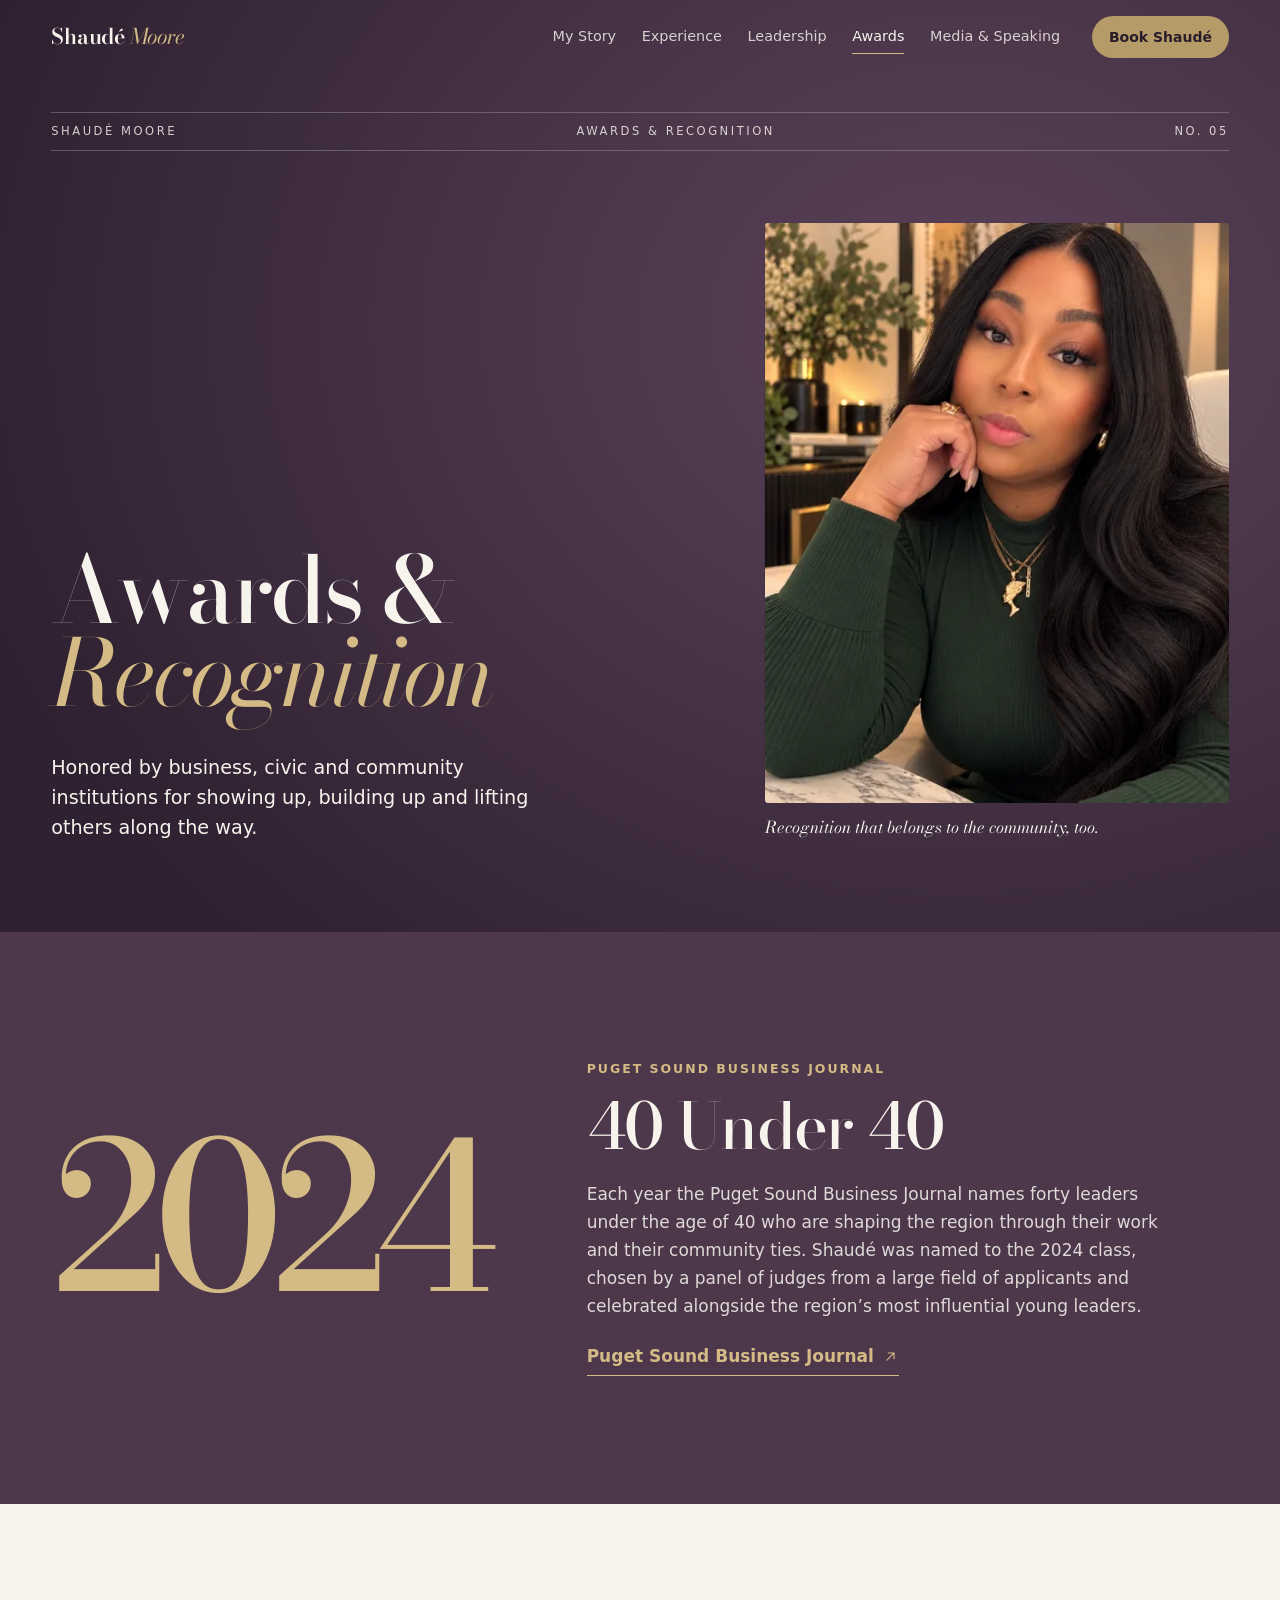
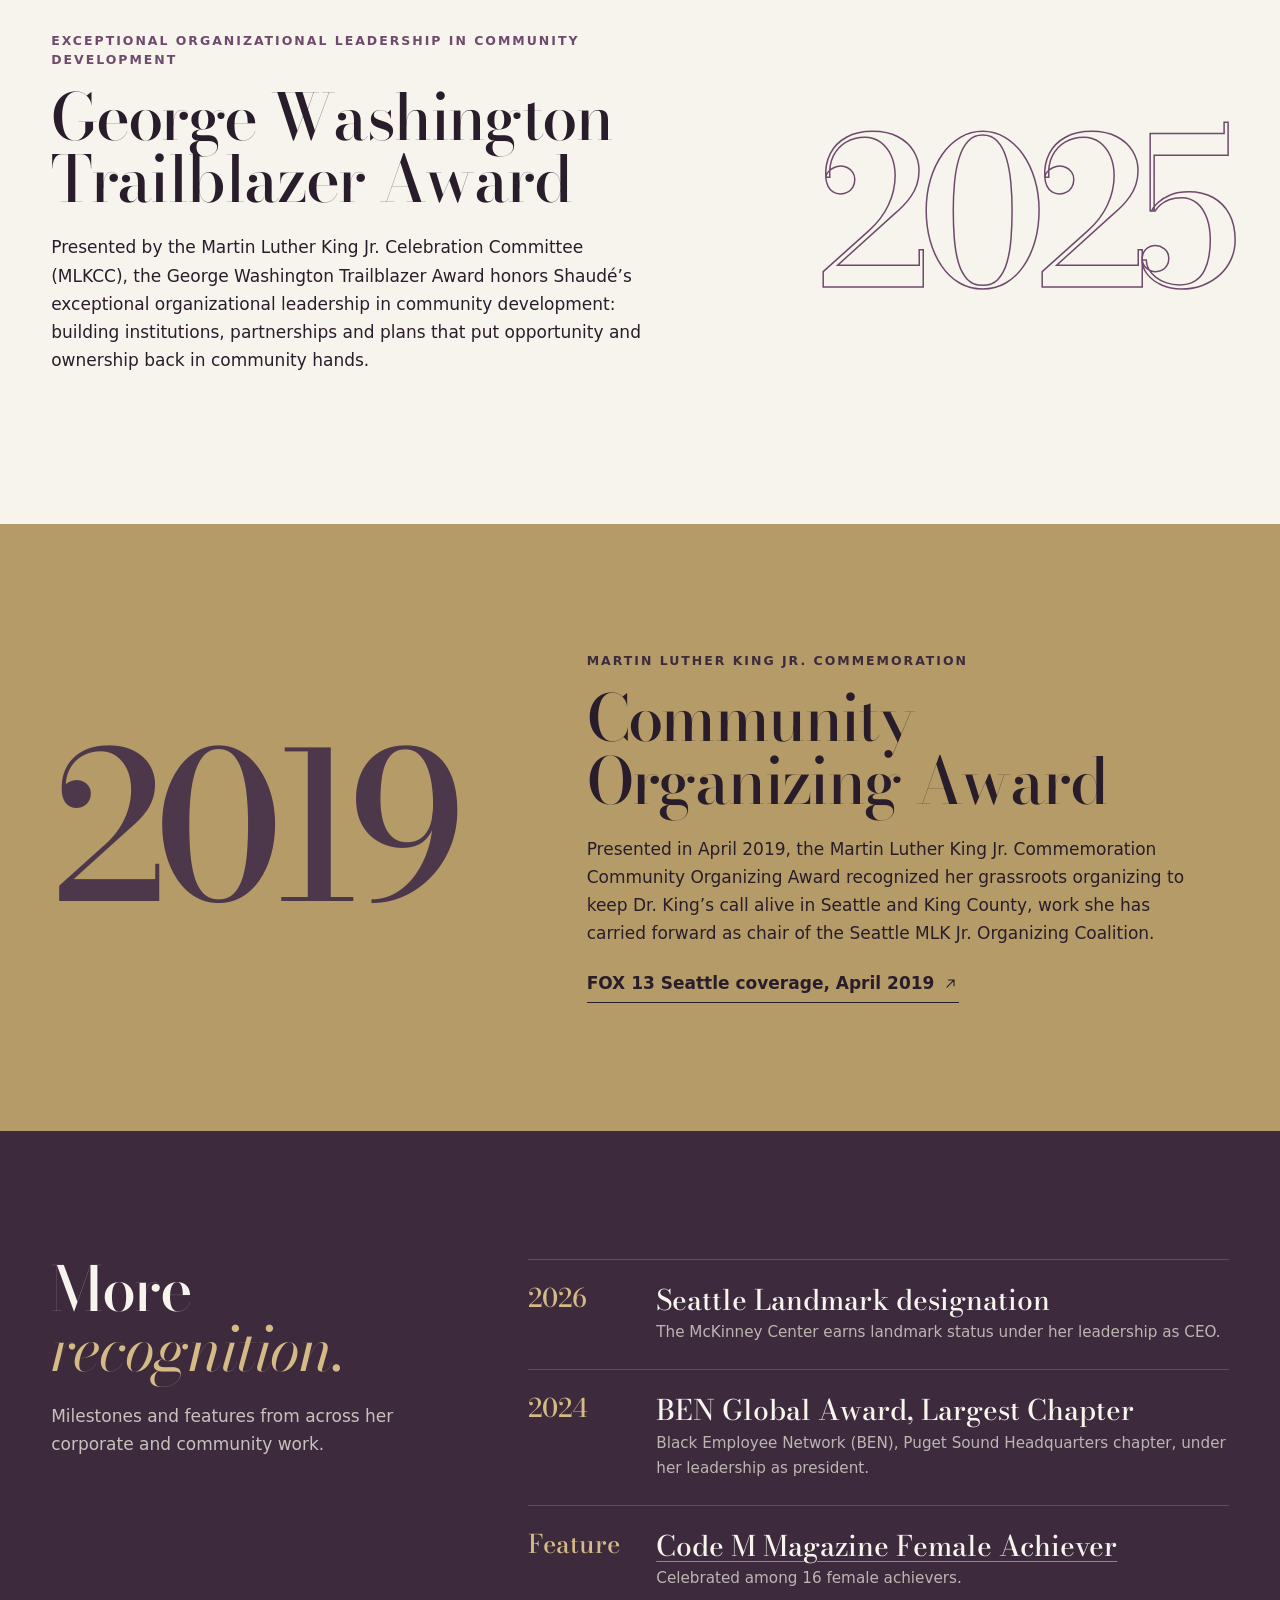
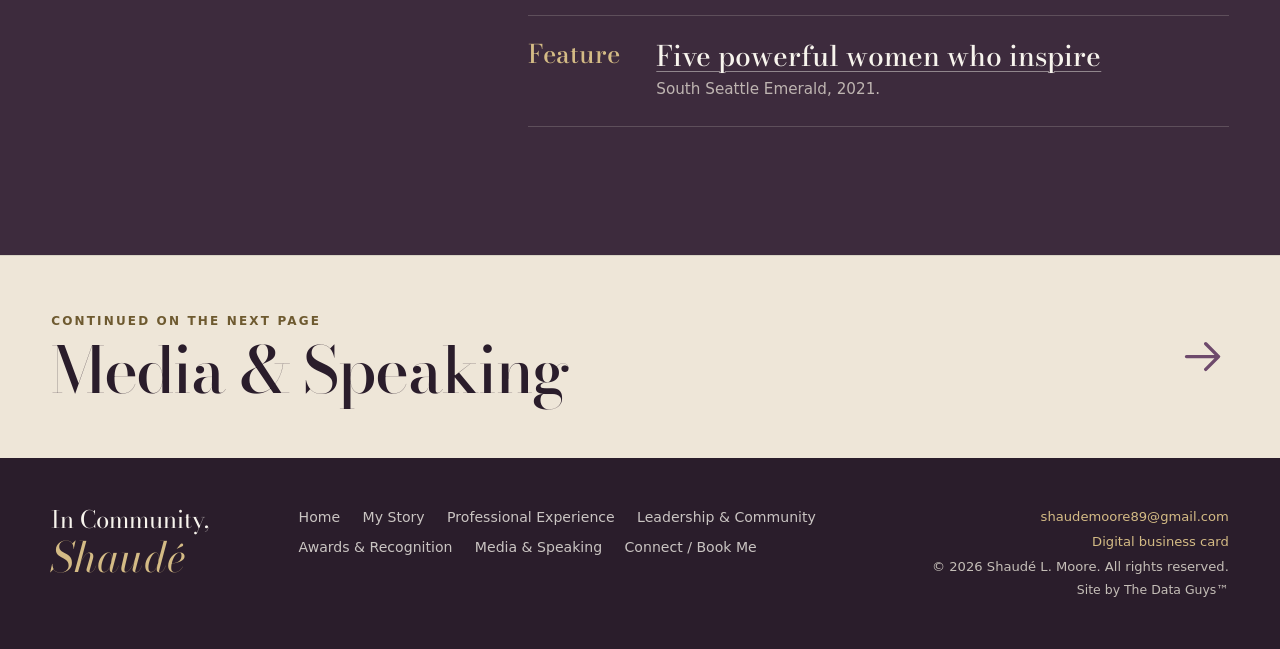
==== awards.html @ c9e4a796 "SEO: canonicals, JSON-LD graph, sitemap, robots, favicons, tighter titles and descriptions, image al" ====
<!doctype html>
<html lang="en">
<head>
<meta charset="utf-8">
<meta name="viewport" content="width=device-width, initial-scale=1">
<title>Awards &amp; Recognition | Shaudé Moore</title>
<meta name="description" content="Shaudé Moore's honors: Puget Sound Business Journal 40 Under 40 (2024), George Washington Trailblazer Award (2025) and MLK Community Organizing Award.">
<meta name="author" content="Shaudé L. Moore">
<meta name="robots" content="index, follow, max-image-preview:large, max-snippet:-1">
<link rel="canonical" href="https://shaudemoore.pplx.app/awards.html">
<meta property="og:locale" content="en_US">
<meta property="og:title" content="Awards &amp; Recognition | Shaudé Moore">
<meta property="og:description" content="Shaudé Moore's honors: Puget Sound Business Journal 40 Under 40 (2024), George Washington Trailblazer Award (2025) and MLK Community Organizing Award.">
<meta property="og:image" content="https://shaudemoore.pplx.app/img/og.jpg">
<meta property="og:image:width" content="1200">
<meta property="og:image:height" content="630">
<meta property="og:image:alt" content="Shaudé Moore, Serial Community &amp; Executive Leader">
<meta property="og:site_name" content="Shaudé Moore">
<meta property="og:url" content="https://shaudemoore.pplx.app/awards.html">
<meta name="twitter:title" content="Awards &amp; Recognition | Shaudé Moore">
<meta name="twitter:description" content="Shaudé Moore's honors: Puget Sound Business Journal 40 Under 40 (2024), George Washington Trailblazer Award (2025) and MLK Community Organizing Award.">
<meta name="twitter:image" content="https://shaudemoore.pplx.app/img/og.jpg">
<meta property="og:type" content="profile">
<meta name="twitter:card" content="summary_large_image">
<meta name="twitter:image:alt" content="Shaudé Moore, Serial Community &amp; Executive Leader">
<meta property="profile:first_name" content="Shaudé">
<meta property="profile:last_name" content="Moore">
<meta name="theme-color" content="#2f2131">
<link rel="icon" href="favicon.svg" type="image/svg+xml">
<link rel="icon" href="favicon-48.png" sizes="48x48" type="image/png">
<link rel="apple-touch-icon" href="apple-touch-icon.png">
<link rel="manifest" href="site.webmanifest">
<link rel="preconnect" href="https://fonts.googleapis.com">
<link rel="preconnect" href="https://fonts.gstatic.com" crossorigin>
<link href="https://fonts.googleapis.com/css2?family=Bodoni+Moda:ital,opsz,wght@0,6..96,400..900;1,6..96,400..900&display=swap" rel="stylesheet">
<link href="https://api.fontshare.com/v2/css?f[]=general-sans@400,500,600&display=swap" rel="stylesheet">
<link rel="preload" as="image" href="img/sage-512.webp" type="image/webp">
<link rel="stylesheet" href="styles.css">
<script>document.documentElement.classList.add('js')</script>
<script type="application/ld+json">{"@context": "https://schema.org", "@graph": [{"@type": "WebSite", "@id": "https://shaudemoore.pplx.app/#website", "url": "https://shaudemoore.pplx.app/", "name": "Shaudé Moore", "inLanguage": "en-US", "publisher": {"@id": "https://shaudemoore.pplx.app/#shaude"}}, {"@type": "Person", "@id": "https://shaudemoore.pplx.app/#shaude", "name": "Shaudé L. Moore", "url": "https://shaudemoore.pplx.app/"}, {"@type": "WebPage", "@id": "https://shaudemoore.pplx.app/awards.html#page", "url": "https://shaudemoore.pplx.app/awards.html", "name": "Awards & Recognition | Shaudé Moore", "description": "Shaudé Moore's honors: Puget Sound Business Journal 40 Under 40 (2024), George Washington Trailblazer Award (2025) and MLK Community Organizing Award.", "about": {"@id": "https://shaudemoore.pplx.app/#shaude"}, "isPartOf": {"@id": "https://shaudemoore.pplx.app/#website"}}, {"@type": "BreadcrumbList", "itemListElement": [{"@type": "ListItem", "position": 1, "name": "Home", "item": "https://shaudemoore.pplx.app/"}, {"@type": "ListItem", "position": 2, "name": "Awards & Recognition", "item": "https://shaudemoore.pplx.app/awards.html"}]}]}</script>
</head>
<body data-theme="awards">
<svg width="0" height="0" style="position:absolute" aria-hidden="true">
  <symbol id="arr" viewBox="0 0 24 24"><path d="M7 17 17 7M9 7h8v8" fill="none" stroke="currentColor" stroke-width="1.6" stroke-linecap="round" stroke-linejoin="round"/></symbol>
  <symbol id="arr-r" viewBox="0 0 24 24"><path d="M4 12h15M13 6l6 6-6 6" fill="none" stroke="currentColor" stroke-width="1.6" stroke-linecap="round" stroke-linejoin="round"/></symbol>
</svg>
<a class="skip" href="#main">Skip to content</a>
<div class="progress" aria-hidden="true"><span></span></div>

<header class="bar" id="bar">
  <a href="index.html" class="bar__mark" aria-label="Shaudé Moore, home">Shaudé <em>Moore</em></a>
  <nav class="bar__nav" aria-label="Primary"><a href="story.html">My Story</a><a href="experience.html">Experience</a><a href="leadership.html">Leadership</a><a href="awards.html" aria-current=page class=is-on>Awards</a><a href="media.html">Media &amp; Speaking</a></nav>
  <a href="connect.html" class="bar__cta">Book Shaudé</a>
  <button class="bar__menu" aria-expanded="false" aria-controls="menu"><span class="sr">Open menu</span><i></i><i></i></button>
</header>

<div class="menu" id="menu" hidden>
  <nav aria-label="Mobile"><a href="index.html"><span>01</span>Home</a><a href="story.html"><span>02</span>My Story</a><a href="experience.html"><span>03</span>Professional Experience</a><a href="leadership.html"><span>04</span>Leadership &amp; Community</a><a href="awards.html" aria-current=page><span>05</span>Awards &amp; Recognition</a><a href="media.html"><span>06</span>Media &amp; Speaking</a><a href="connect.html"><span>07</span>Connect / Book Me</a></nav>
  <p>Mother. Executive. Speaker. Advocate. Lifelong learner.</p>
</div>
<main id="main">
<section class="opener " aria-labelledby="page-h">
  <div class="wrap">
    <div class="folio"><span>Shaudé Moore</span><span class="folio__mid">Awards &amp; Recognition</span><span>No. 05</span></div>
    <div class="opener__grid">
      <div class="opener__text">
        <h1 id="page-h" class="opener__h">Awards &amp; <em>Recognition</em></h1>
        <p class="opener__deck">Honored by business, civic and community institutions for showing up, building up and lifting others along the way.</p>
      </div>
      <figure class="opener__fig rv-clip">
        <img src="img/sage-512.webp" alt="Shaudé Moore in a forest green sweater and gold necklace, resting her chin on her hand" width="512" height="640" fetchpriority="high">
        <figcaption>Recognition that belongs to the community, too.</figcaption>
      </figure>
    </div>
  </div>
</section>
<section class="award award--a" aria-labelledby="aw1">
  <div class="wrap award__grid">
    <p class="award__y rv" aria-hidden="true">2024</p>
    <div class="award__body rv">
      <p class="award__k">Puget Sound Business Journal</p>
      <h2 id="aw1" class="award__t"><span class="num">40</span> Under <span class="num">40</span></h2>
      <p>Each year the Puget Sound Business Journal names forty leaders under the age of 40 who are shaping the region through their work and their community ties. Shaudé was named to the 2024 class, chosen by a panel of judges from a large field of applicants and celebrated alongside the region’s most influential young leaders.</p>
      <a class="textlink" href="https://www.bizjournals.com/seattle/news/career-and-workplace/40-under-40" target="_blank" rel="noopener">Puget Sound Business Journal <svg><use href="#arr"/></svg></a>
    </div>
  </div>
</section>

<section class="award award--b" aria-labelledby="aw2">
  <div class="wrap award__grid">
    <p class="award__y rv" aria-hidden="true">2025</p>
    <div class="award__body rv">
      <p class="award__k">Exceptional organizational leadership in community development</p>
      <h2 id="aw2" class="award__t">George Washington Trailblazer Award</h2>
      <p>Presented by the Martin Luther King Jr. Celebration Committee (MLKCC), the George Washington Trailblazer Award honors Shaudé’s exceptional organizational leadership in community development: building institutions, partnerships and plans that put opportunity and ownership back in community hands.</p>
    </div>
  </div>
</section>

<section class="award award--c" aria-labelledby="aw3">
  <div class="wrap award__grid">
    <p class="award__y rv" aria-hidden="true">2019</p>
    <div class="award__body rv">
      <p class="award__k">Martin Luther King Jr. Commemoration</p>
      <h2 id="aw3" class="award__t">Community Organizing Award</h2>
      <p>Presented in April 2019, the Martin Luther King Jr. Commemoration Community Organizing Award recognized her grassroots organizing to keep Dr. King’s call alive in Seattle and King County, work she has carried forward as chair of the Seattle MLK Jr. Organizing Coalition.</p>
      <a class="textlink" href="https://www.fox13seattle.com/news/seattle-church-honors-legacy-of-martin-luther-king-jr-on-51st-anniversary-of-assassination" target="_blank" rel="noopener">FOX 13 Seattle coverage, April 2019 <svg><use href="#arr"/></svg></a>
    </div>
  </div>
</section>

<section class="honors" aria-labelledby="honors-h">
  <div class="wrap honors__grid">
    <div class="honors__side">
      <h2 id="honors-h" class="d-xl rv">More <em>recognition.</em></h2>
      <p class="rv">Milestones and features from across her corporate and community work.</p>
    </div>
    <ol class="ledger">
      <li class="rv"><span class="ledger__y">2026</span><span class="ledger__t">Seattle Landmark designation</span><span class="ledger__s">The McKinney Center earns landmark status under her leadership as CEO.</span></li>
      <li class="rv"><span class="ledger__y">2024</span><span class="ledger__t">BEN Global Award, Largest Chapter</span><span class="ledger__s">Black Employee Network (BEN), Puget Sound Headquarters chapter, under her leadership as president.</span></li>
      <li class="rv"><span class="ledger__y">Feature</span><span class="ledger__t"><a href="https://codemmagazine.com/code-m-celebrates-16-female-achievers/" target="_blank" rel="noopener">Code M Magazine Female Achiever</a></span><span class="ledger__s">Celebrated among 16 female achievers.</span></li>
      <li class="rv"><span class="ledger__y">Feature</span><span class="ledger__t"><a href="https://southseattleemerald.org/community/2021/03/22/five-powerful-women-who-inspire-me-as-a-young-woman" target="_blank" rel="noopener">Five powerful women who inspire</a></span><span class="ledger__s">South Seattle Emerald, 2021.</span></li>
    </ol>
  </div>
</section>

<nav class="next" aria-label="Next page">
  <a class="wrap next__in" href="media.html">
    <span class="next__k">Continued on the next page</span>
    <span class="next__t">Media &amp; Speaking</span>
    <svg><use href="#arr-r"/></svg>
  </a>
</nav>
</main>

<footer class="foot">
  <div class="wrap foot__in">
    <p class="foot__sig">In Community,<br><em>Shaudé</em></p>
    <nav class="foot__nav" aria-label="Footer"><a href="index.html">Home</a><a href="story.html">My Story</a><a href="experience.html">Professional Experience</a><a href="leadership.html">Leadership &amp; Community</a><a href="awards.html">Awards &amp; Recognition</a><a href="media.html">Media &amp; Speaking</a><a href="connect.html">Connect / Book Me</a></nav>
    <div class="foot__meta">
      <p><a href="mailto:shaudemoore89@gmail.com">shaudemoore89@gmail.com</a></p>
      <p><a href="card.html">Digital business card</a></p>
      <p>&copy; 2026 Shaudé L. Moore. All rights reserved.</p>
      <p class="foot__credit">Site by The Data Guys&trade;</p>
    </div>
  </div>
</footer>

<script src="app.js" defer></script>
</body>
</html>
---- styles.css ----
/* The Cover Story: Shaudé Moore */
/* default theme: forest + lime */
:root{
  --bar-fg:#f5f0e3; --bar-acc:#a6cf5a; --bar-solid:rgba(10,38,24,.88); --bar-line:rgba(245,240,227,.08); --btn-bg:#a6cf5a; --btn-fg:#12261b;
  --hero-bg:radial-gradient(70% 90% at 70% 40%, #1f5233 0%, #0f3322 70%); --hero-fg:#f5f0e3; --hero-acc:#a6cf5a;
  --tint:#ebe3cf; --gold-ink:#6e5a30;
  --forest:#0f3322; --forest-2:#0a2618; --backdrop:#2c623c; --lime:#a6cf5a; --gold:#c9a24a; --gold-2:#e3c983;
  --cream:#f5f0e3; --cream-2:#ebe3cf; --ink:#12261b; --accent:#466d1d;
  --display:"Bodoni Moda", "Didot", "Bodoni 72", Georgia, serif;
  --sans:"General Sans", ui-sans-serif, system-ui, -apple-system, "Segoe UI", sans-serif;
  --gut:clamp(1.25rem, 4vw, 4rem);
  --ease:cubic-bezier(.22,1,.36,1);
  color-scheme: light;
  scrollbar-color: var(--accent) var(--cream-2);
}
*,*::before,*::after{box-sizing:border-box}
html{scroll-behavior:smooth; -webkit-text-size-adjust:100%}
body{margin:0; font-family:var(--sans); font-size:1.0625rem; line-height:1.65; color:var(--ink); background:var(--cream); -webkit-font-smoothing:antialiased; caret-color:var(--accent); overflow-x:clip}
img{display:block; max-width:100%; height:auto}
a{color:inherit}
h1,h2,h3,h4,p,ol,ul,dl,dd,figure,blockquote{margin:0}
ol,ul{list-style:none; padding:0}
::selection{background:var(--lime); color:var(--ink)}
:focus-visible{outline:2px solid var(--lime); outline-offset:3px; border-radius:2px}
.story :focus-visible,.lead :focus-visible,.press :focus-visible,.mlk :focus-visible{outline-color:var(--accent)}
::-webkit-scrollbar{width:11px; height:11px}
::-webkit-scrollbar-track{background:var(--cream-2)}
::-webkit-scrollbar-thumb{background:var(--accent); border-radius:8px; border:3px solid var(--cream-2)}
.sr{position:absolute; width:1px; height:1px; overflow:hidden; clip:rect(0 0 0 0); white-space:nowrap}
.skip{position:fixed; left:1rem; top:-4rem; z-index:100; background:var(--lime); color:var(--ink); padding:.6rem 1rem; border-radius:6px; font-weight:600; text-decoration:none}
.skip:focus{top:1rem}
.wrap{width:100%; max-width:1360px; margin-inline:auto; padding-inline:var(--gut)}
svg{width:1em; height:1em; flex:none}
em{font-style:italic}

/* type */
.d-xl{font-family:var(--display); font-weight:500; font-size:clamp(2.6rem, 6.2vw, 5.75rem); line-height:.98; letter-spacing:-.025em; text-wrap:balance; font-variation-settings:"opsz" 96}
.d-xl em{font-weight:400}
.d-lg{font-family:var(--display); font-weight:500; font-size:clamp(2rem, 3.6vw, 3.25rem); line-height:1; letter-spacing:-.02em}

/* progress */
.progress{position:fixed; inset:0 0 auto 0; height:2px; z-index:60; pointer-events:none}
.progress span{display:block; height:100%; background:var(--lime); transform-origin:0 50%; transform:scaleX(0)}

/* bar */
.bar{position:fixed; inset:0 0 auto 0; z-index:50; display:flex; align-items:center; gap:2rem; padding:1rem var(--gut); color:var(--bar-fg); transition:background .4s var(--ease), padding .4s var(--ease), box-shadow .4s}
.bar.is-solid{background:var(--bar-solid); backdrop-filter:blur(14px) saturate(1.3); -webkit-backdrop-filter:blur(14px) saturate(1.3); padding-block:.7rem; box-shadow:0 1px 0 var(--bar-line)}
.bar__mark{font-family:var(--display); font-size:1.35rem; font-weight:600; text-decoration:none; letter-spacing:-.01em; white-space:nowrap}
.bar__mark em{color:var(--bar-acc); font-weight:400}
.bar__nav{display:flex; gap:1.6rem; margin-left:auto; font-size:.9rem; font-weight:500}
.bar__nav a{text-decoration:none; opacity:.82; position:relative; padding-block:.3rem; transition:opacity .2s}
.bar__nav a::after{content:""; position:absolute; left:0; right:0; bottom:0; height:1px; background:var(--bar-acc); transform:scaleX(0); transform-origin:left; transition:transform .35s var(--ease)}
.bar__nav a:hover,.bar__nav a.is-on,.bar__nav a[aria-current]{opacity:1}
.bar__nav a:hover::after,.bar__nav a.is-on::after,.bar__nav a[aria-current]::after{transform:scaleX(1)}
.bar__cta{font-size:.875rem; font-weight:600; text-decoration:none; padding:.6rem 1.05rem; border-radius:999px; background:var(--btn-bg); color:var(--btn-fg); white-space:nowrap; transition:background .2s, filter .2s}
.bar__cta:hover{filter:brightness(1.08)}
.bar__menu{display:none; margin-left:auto; width:44px; height:44px; border:1px solid color-mix(in srgb, currentColor 40%, transparent); border-radius:999px; background:transparent; color:inherit; cursor:pointer; position:relative}
.bar__menu i{position:absolute; left:13px; right:13px; height:1.5px; background:currentColor; transition:transform .35s var(--ease)}
.bar__menu i:first-of-type{top:18px}.bar__menu i:last-of-type{top:25px}
.bar__menu[aria-expanded="true"] i:first-of-type{transform:translateY(3.5px) rotate(45deg)}
.bar__menu[aria-expanded="true"] i:last-of-type{transform:translateY(-3.5px) rotate(-45deg)}
.menu{position:fixed; inset:0; z-index:45; background:var(--forest); color:var(--cream); display:flex; flex-direction:column; justify-content:center; padding:6rem var(--gut) 3rem; overflow-y:auto; clip-path:inset(0 0 100% 0); transition:clip-path .55s var(--ease)}
.menu.is-open{clip-path:inset(0)}
.menu[hidden]{display:none}
.menu nav{display:flex; flex-direction:column; gap:.2rem}
.menu nav a{font-family:var(--display); font-size:clamp(1.9rem, 6.4vw, 2.6rem); line-height:1.2; text-decoration:none; font-weight:500; display:flex; align-items:baseline; gap:1rem}
.menu nav a span{font-family:var(--sans); font-size:.75rem; letter-spacing:.14em; color:var(--lime); font-weight:600; min-width:1.6rem}
.menu nav a[aria-current]{color:var(--lime); font-style:italic}
.menu nav a:hover{color:var(--lime); font-style:italic}
.menu p{margin-top:2.5rem; font-family:var(--display); font-style:italic; color:var(--lime); font-size:1.2rem}

/* buttons */
.btn{display:inline-flex; align-items:center; gap:.6rem; padding:.95rem 1.4rem; border-radius:999px; font-weight:600; font-size:.95rem; text-decoration:none; transition:background .25s, color .25s, border-color .25s}
.btn svg{width:1.1em; height:1.1em; transition:transform .3s var(--ease)}
.btn:hover svg{transform:translateX(3px)}
.btn--lime{background:var(--lime); color:var(--ink)}
.btn--lime:hover{background:var(--gold-2)}
.btn--ghost{border:1px solid rgba(245,240,227,.45); color:var(--cream)}
.btn--ghost:hover{border-color:var(--cream); background:rgba(245,240,227,.08)}

/* ============ COVER ============ */
.cover{--mf:clamp(6rem, 21vw, 20rem); --mt:clamp(132px, 17vh, 156px); position:relative; height:100svh; min-height:720px; max-height:1100px; overflow:hidden; color:var(--cream);
  background:
    radial-gradient(60% 75% at 50% 58%, #3a7a4b 0%, var(--backdrop) 38%, #1c4a2d 70%, var(--forest) 100%);
  isolation:isolate}
.cover__strip{position:absolute; z-index:4; top:74px; left:var(--gut); right:var(--gut); display:flex; justify-content:space-between; gap:1rem; font-size:.72rem; letter-spacing:.22em; text-transform:uppercase; font-weight:500; color:rgba(245,240,227,.78); padding-block:.55rem; border-block:1px solid rgba(245,240,227,.22)}
.cover__mast{position:absolute; z-index:1; top:var(--mt); left:0; right:0; text-align:center; font-family:var(--display); font-weight:600; font-size:var(--mf); line-height:.86; letter-spacing:-.035em; color:var(--cream); font-variation-settings:"opsz" 96; pointer-events:none; white-space:nowrap}
.mast{display:inline-flex}
.mast span{display:inline-block}
.cover__fig{position:absolute; z-index:2; left:50%; top:calc(var(--mt) + var(--mf)*.2); height:calc(100% - var(--mt) - var(--mf)*.2 + 18%); aspect-ratio:1100/1783; transform:translateX(-50%); pointer-events:none}
.cover__fig img{width:100%; height:100%; object-fit:contain; object-position:top center; filter:drop-shadow(0 30px 60px rgba(6,26,15,.45))}
.cover__surname{position:absolute; z-index:3; font-family:var(--display); font-style:italic; font-weight:400; color:var(--lime); font-size:clamp(4rem, 9.5vw, 9.5rem); line-height:1; letter-spacing:-.02em; right:calc(50% - clamp(16rem, 36vw, 36rem)); top:calc(var(--mt) + var(--mf)*.66); text-shadow:0 10px 40px rgba(6,26,15,.35); pointer-events:none}
.cover__lines{position:absolute; z-index:4; bottom:clamp(2rem, 6vh, 4.5rem); width:min(25vw, 360px); display:flex; flex-direction:column; gap:1.6rem}
.cover__lines--l{left:var(--gut)}
.cover__lines--r{right:var(--gut); text-align:right; align-items:flex-end}
.cl{display:flex; flex-direction:column; gap:.35rem; text-decoration:none; padding-top:1rem; border-top:1px solid rgba(245,240,227,.28); width:100%}
.cl__big{font-family:var(--display); font-size:clamp(1.7rem, 2.5vw, 2.4rem); line-height:1.02; font-weight:500; letter-spacing:-.015em; text-wrap:balance}
.cl__sm{font-size:.9rem; line-height:1.5; color:rgba(245,240,227,.8); max-width:30ch}
.cl__k{font-size:.72rem; letter-spacing:.2em; text-transform:uppercase; color:var(--gold-2); font-weight:600}
.cl__mid{font-family:var(--display); font-size:1.3rem; line-height:1.15; font-weight:500}
.cl__num{font-family:var(--display); font-size:clamp(2.8rem, 4.4vw, 4.2rem); line-height:.9; font-weight:600; color:var(--lime); letter-spacing:-.03em}
.cl__num small{font-size:.32em; font-style:italic; font-weight:400; letter-spacing:0; margin-inline:.2em; vertical-align:.9em; color:var(--cream)}
.cl:hover .cl__big,.cl:hover .cl__mid{color:var(--lime)}
.cover__ctas{display:flex; flex-wrap:wrap; gap:.6rem; justify-content:flex-end; margin-top:.4rem}

/* cover entrance */
@media (prefers-reduced-motion:no-preference){
  .js .mast span{animation:mast 1.2s var(--ease) both; animation-delay:calc(.08s * var(--i, 0) + .15s)}
  .js .cover__fig{animation:fig 1.6s var(--ease) both .35s}
  .js .cover__surname{animation:fade 1.2s var(--ease) both 1s}
  .js .cover__lines,.js .cover__strip{animation:fade 1s var(--ease) both 1.2s}
}
@keyframes mast{from{clip-path:inset(100% 0 0 0)} to{clip-path:inset(-10% 0 -10% 0)}}
@keyframes fig{from{opacity:0; transform:translateX(-50%) scale(1.04)} to{opacity:1; transform:translateX(-50%) scale(1)}}
@keyframes fade{from{opacity:0} to{opacity:1}}

/* ============ STORY ============ */
.story{padding:clamp(5rem, 11vw, 9.5rem) 0 clamp(5rem, 10vw, 8rem)}
.story__head{display:grid; grid-template-columns:repeat(12,1fr); gap:1.5rem 2rem; align-items:end; padding-bottom:clamp(2.5rem,5vw,4rem); border-bottom:1px solid rgba(18,38,27,.18)}
.story__head h2{grid-column:1 / 8}
.story__head h2 em{color:var(--accent)}
.story__deck{grid-column:8 / 13; font-size:1.15rem; line-height:1.6; color:rgba(18,38,27,.82)}
.story__by{grid-column:1 / 13; font-size:.78rem; letter-spacing:.18em; text-transform:uppercase; font-weight:600; color:var(--accent)}
.story__grid{display:grid; grid-template-columns:repeat(12,1fr); gap:2rem; margin-top:clamp(2.5rem,5vw,4rem); align-items:start}
.story__fig{grid-column:1 / 6}
.story__fig img{width:100%; aspect-ratio:4/5; object-fit:cover; object-position:50% 20%; border-radius:3px}
.story__fig figcaption{margin-top:.8rem; font-family:var(--display); font-style:italic; font-size:1.05rem; color:rgba(18,38,27,.72)}
.story__body{grid-column:6 / 13; columns:2 18rem; column-gap:2.5rem; font-size:1.05rem}
.story__body p{margin-bottom:1.1em}
.story__body a{color:var(--accent); text-decoration-thickness:1px; text-underline-offset:3px}
.dropcap::first-letter{font-family:var(--display); float:left; font-size:5.4em; line-height:.78; font-weight:600; padding:.06em .1em 0 0; color:var(--accent)}
.story__pull{break-inside:avoid; margin:.4em 0 1.4em; padding:1.4rem 0; border-block:1px solid rgba(18,38,27,.2)}
.story__pull p{font-family:var(--display); font-style:italic; font-size:1.75rem; line-height:1.15; letter-spacing:-.01em; color:var(--ink)}
.story__pull cite{display:block; margin-top:.7rem; font-style:normal; font-size:.78rem; letter-spacing:.16em; text-transform:uppercase; font-weight:600; color:var(--accent)}

/* ============ BUILDING ============ */
.building{background:var(--forest); color:var(--cream); padding-top:clamp(5rem,10vw,8rem)}
.building__open{max-width:1360px; margin-inline:auto; padding-inline:var(--gut); display:grid; grid-template-columns:5fr 6fr; gap:clamp(2rem,5vw,5rem); align-items:center}
.building__photo img{width:100%; aspect-ratio:711/889; object-fit:cover; border-radius:3px}
.building__photo figcaption{margin-top:.7rem; font-size:.8rem; color:rgba(245,240,227,.62)}
.building__intro h2{color:var(--cream)}
.building__lede{font-family:var(--display); font-style:italic; font-size:clamp(1.5rem,2.4vw,2.1rem); color:var(--lime); margin:1.2rem 0 1.6rem; line-height:1.15}
.building__intro > p:not(.building__lede){max-width:56ch; color:rgba(245,240,227,.84)}
.building__facts{display:grid; grid-template-columns:repeat(4,auto); justify-content:start; gap:0 clamp(1.5rem,3vw,3rem); margin-top:2.4rem; padding-top:1.4rem; border-top:1px solid rgba(245,240,227,.2)}
.building__facts dt{font-size:.72rem; letter-spacing:.16em; text-transform:uppercase; color:rgba(245,240,227,.6); font-weight:500}
.building__facts dd{font-family:var(--display); font-size:clamp(1.8rem,3vw,2.6rem); line-height:1.1; color:var(--gold-2); font-weight:500}
.building__quote{padding-block:clamp(5rem,10vw,8.5rem)}
.building__quote p{font-family:var(--display); font-size:clamp(1.9rem, 3.8vw, 3.6rem); line-height:1.12; letter-spacing:-.015em; max-width:24ch; font-weight:400; text-wrap:pretty}
.building__quote em{color:var(--lime)}
.building__quote cite,.voice cite{display:block; margin-top:1.4rem; font-style:normal; font-size:.78rem; letter-spacing:.16em; text-transform:uppercase; font-weight:600; color:var(--gold-2)}
.building__quote cite a{text-decoration:none}
.building__quote cite a:hover{text-decoration:underline}

/* chronology */
.chron{background:var(--forest-2); border-block:1px solid rgba(245,240,227,.08)}
.chron__pin{padding-block:clamp(3.5rem,7vw,5rem); display:flex; flex-direction:column; justify-content:center; gap:clamp(2rem,4vw,3rem)}
.chron.is-pinned .chron__pin{height:100vh}
.chron__head{display:flex; justify-content:space-between; align-items:baseline; gap:1rem}
.chron__hint{display:flex; align-items:center; gap:.5rem; font-size:.85rem; color:rgba(245,240,227,.65)}
.chron__track{overflow-x:auto; scroll-snap-type:x mandatory; scrollbar-width:thin; scrollbar-color:var(--lime) transparent; overscroll-behavior-x:contain; scroll-padding-inline:var(--gut)}
.chron__track::-webkit-scrollbar-track{background:transparent}
.chron__track::-webkit-scrollbar-thumb{background:var(--lime); border-color:var(--forest-2)}
.chron.is-pinned .chron__track{overflow:hidden}
.chron__list{display:flex; width:max-content; padding-inline:var(--gut)}
.ev{width:clamp(18rem, 27vw, 24rem); padding:2rem clamp(1.5rem,2.5vw,2.5rem) 1.5rem 0; margin-right:clamp(1.5rem,2.5vw,2.5rem); scroll-snap-align:start; position:relative}
.ev::before{content:""; position:absolute; top:0; left:0; right:calc(-1 * clamp(1.5rem,2.5vw,2.5rem)); height:1px; background:rgba(245,240,227,.22)}
.ev::after{content:""; position:absolute; top:-4px; left:0; width:9px; height:9px; border-radius:50%; background:var(--lime)}
.ev__y{display:block; font-family:var(--display); font-size:clamp(4rem,7vw,6.5rem); line-height:.9; font-weight:500; letter-spacing:-.04em; color:transparent; -webkit-text-stroke:1px rgba(166,207,90,.85); margin-bottom:1.2rem}
.ev h4{font-family:var(--display); font-size:1.55rem; line-height:1.1; font-weight:500; margin-bottom:.7rem; color:var(--cream)}
.ev p{font-size:.98rem; color:rgba(245,240,227,.78)}
.ev a{color:var(--lime); text-underline-offset:3px; text-decoration-thickness:1px}
.ev--mark{background:var(--lime); color:var(--ink); padding:2rem 1.8rem 1.8rem; border-radius:3px}
.ev--mark::before{display:none}
.ev--mark::after{background:var(--ink); left:1.8rem}
.ev--mark .ev__y{color:var(--ink); -webkit-text-stroke:0}
.ev--mark h4{color:var(--ink)}
.ev--mark p{color:rgba(18,38,27,.85)}
.chron__rule{margin-inline:var(--gut); height:2px; background:rgba(245,240,227,.12); display:none}
.chron__rule span{display:block; height:100%; background:var(--lime); transform-origin:0 50%; transform:scaleX(0)}
.chron.is-pinned .chron__rule{display:block}
.chron.is-pinned .chron__hint{display:flex}

/* voices */
.voices{padding-block:clamp(5rem,10vw,8rem); display:flex; flex-direction:column; gap:clamp(3rem,6vw,4.5rem)}
.voice{max-width:34rem}
.voice--r{align-self:flex-end; text-align:right}
.voice p{font-family:var(--display); font-style:italic; font-size:clamp(1.6rem,2.6vw,2.3rem); line-height:1.18; letter-spacing:-.01em}
.textlink{display:inline-flex; align-items:center; gap:.5rem; align-self:flex-start; color:var(--lime); font-weight:600; text-decoration:none; padding-bottom:.3rem; border-bottom:1px solid currentColor}
.textlink svg{transition:transform .3s var(--ease)}
.textlink:hover svg{transform:translate(2px,-2px)}

/* ============ LEADERSHIP ============ */
.lead{padding-block:clamp(5rem,10vw,8.5rem)}
.lead h2 em{color:var(--accent)}
.mast-list{margin-top:clamp(2.5rem,5vw,4rem); border-bottom:1px solid rgba(18,38,27,.2)}
.row{display:grid; grid-template-columns:minmax(10rem,15rem) 1fr minmax(16rem,24rem); gap:1rem 2.5rem; align-items:baseline; padding:1.7rem 0; border-top:1px solid rgba(18,38,27,.2); transition:background .3s}
.row__role{font-size:.75rem; letter-spacing:.17em; text-transform:uppercase; font-weight:600; color:var(--accent)}
.row__org{font-family:var(--display); font-size:clamp(1.7rem,3.2vw,2.9rem); line-height:1.02; font-weight:500; letter-spacing:-.02em; transition:transform .45s var(--ease), color .3s}
.row__note{font-size:.95rem; color:rgba(18,38,27,.76); line-height:1.55}
.row:hover .row__org{transform:translateX(.6rem); color:var(--accent); font-style:italic}

/* ============ MLK ============ */
.mlk{background:var(--lime); color:var(--ink); padding-block:clamp(5rem,11vw,9rem)}
.mlk__quote p{font-family:var(--display); font-size:clamp(2rem,4.6vw,4.4rem); line-height:1.08; letter-spacing:-.02em; font-weight:500; max-width:22ch; text-wrap:pretty}
.mlk__quote .w{transition:opacity .2s}
.mlk__quote cite{display:block; margin-top:1.8rem; font-style:normal; font-size:.8rem; letter-spacing:.16em; text-transform:uppercase; font-weight:600}
.mlk__quote cite a{text-underline-offset:3px}
.mlk__cols{display:grid; grid-template-columns:1fr 1fr minmax(14rem,.8fr); gap:2.5rem; margin-top:clamp(3.5rem,7vw,5.5rem); padding-top:2.2rem; border-top:1px solid rgba(18,38,27,.3)}
.mlk__cols h3{font-family:var(--display); font-size:1.7rem; line-height:1.1; font-weight:600; margin-bottom:.8rem}
.mlk__cols p{font-size:1rem; color:rgba(18,38,27,.85)}
.mlk__44 span{display:block; font-family:var(--display); font-size:clamp(4.5rem,8vw,7rem); line-height:.85; font-weight:600; letter-spacing:-.04em; color:var(--forest)}
.mlk__44 p{margin-top:.8rem}
.mlk__ask{margin-top:clamp(3rem,6vw,4.5rem); font-family:var(--display); font-style:italic; font-size:clamp(1.4rem,2.2vw,1.9rem); line-height:1.25; max-width:40ch; color:var(--forest)}

/* ============ HONORS ============ */
.honors{background:var(--forest); color:var(--cream); padding-block:clamp(5rem,10vw,8.5rem)}
.honors__grid{display:grid; grid-template-columns:4fr 7fr; gap:clamp(2rem,6vw,6rem); align-items:start}
.honors__side{position:sticky; top:7rem}
.honors__side em{color:var(--lime)}
.honors__side p{margin-top:1.4rem; color:rgba(245,240,227,.76); max-width:32ch}
.ledger li{display:grid; grid-template-columns:6.5rem 1fr; gap:.3rem 1.5rem; padding:1.5rem 0; border-top:1px solid rgba(245,240,227,.18)}
.ledger li:last-child{border-bottom:1px solid rgba(245,240,227,.18)}
.ledger__y{grid-row:span 2; font-family:var(--display); font-size:1.6rem; line-height:1.1; color:var(--gold-2); font-weight:500}
.ledger__t{font-family:var(--display); font-size:clamp(1.4rem,2.2vw,1.9rem); line-height:1.12; font-weight:500}
.ledger__s{font-size:.95rem; color:rgba(245,240,227,.7)}

/* ============ PRESS ============ */
.press{padding-block:clamp(5rem,10vw,8.5rem)}
.press h2 em{color:var(--accent)}
.press__list{margin-top:clamp(2.5rem,5vw,3.5rem); border-bottom:1px solid rgba(18,38,27,.2)}
.press__list a{position:relative; display:grid; grid-template-columns:minmax(12rem,17rem) 1fr 9rem 1.5rem; gap:1rem 2rem; align-items:baseline; padding:1.35rem .9rem; margin-inline:-.9rem; border-top:1px solid rgba(18,38,27,.2); text-decoration:none; isolation:isolate; transition:color .35s var(--ease)}
.press__list a::before{content:""; position:absolute; inset:0; z-index:-1; background:var(--forest); transform:scaleY(0); transform-origin:bottom; transition:transform .45s var(--ease)}
.press__list a:hover,.press__list a:focus-visible{color:var(--cream)}
.press__list a:hover::before,.press__list a:focus-visible::before{transform:scaleY(1)}
.p__pub{font-family:var(--display); font-size:1.45rem; font-weight:600; line-height:1.15}
.p__t{font-size:1.02rem; line-height:1.45}
.p__m{font-size:.78rem; letter-spacing:.12em; text-transform:uppercase; font-weight:500; opacity:.7}
.press__list svg{width:1.3rem; height:1.3rem; align-self:center; color:var(--accent); transition:transform .35s var(--ease), color .3s}
.press__list a:hover svg{transform:translate(3px,-3px); color:var(--lime)}

/* ============ CONNECT ============ */
.connect{background:var(--forest); color:var(--cream); padding-block:clamp(5.5rem,11vw,9rem) clamp(4rem,8vw,6rem); position:relative; overflow:hidden}
.connect::before{content:""; position:absolute; inset:auto -10% -40% -10%; height:80%; background:radial-gradient(50% 60% at 50% 100%, rgba(166,207,90,.16), transparent 70%); pointer-events:none}
.connect__h{font-family:var(--display); font-weight:500; font-size:clamp(3rem,8.5vw,8.5rem); line-height:.92; letter-spacing:-.035em; text-wrap:balance}
.connect__h em{color:var(--lime); font-weight:400}
.connect__mail{display:inline-flex; align-items:center; gap:.4em; margin-top:clamp(2rem,4vw,3rem); font-family:var(--display); font-style:italic; font-size:clamp(1.7rem,4.4vw,4rem); line-height:1.1; color:var(--gold-2); text-decoration:none; background:linear-gradient(currentColor,currentColor) 0 100% / 0 1px no-repeat; transition:background-size .5s var(--ease); padding-bottom:.08em; overflow-wrap:anywhere}
.connect__mail:hover{background-size:100% 1px}
.connect__mail svg{width:.7em; height:.7em; transition:transform .35s var(--ease)}
.connect__mail:hover svg{transform:translateX(.15em)}
.connect__grid{position:relative; display:grid; grid-template-columns:7fr 5fr; gap:clamp(2rem,6vw,6rem); margin-top:clamp(3.5rem,7vw,5.5rem); padding-top:2.2rem; border-top:1px solid rgba(245,240,227,.18)}
.connect h3{font-size:.78rem; letter-spacing:.17em; text-transform:uppercase; font-weight:600; color:var(--lime); margin-bottom:1.2rem}
.topics li{font-family:var(--display); font-size:clamp(1.25rem,1.9vw,1.6rem); line-height:1.25; padding:.55rem 0; border-bottom:1px solid rgba(245,240,227,.1)}
.contact div{display:grid; grid-template-columns:6rem 1fr; gap:1rem; padding:.95rem 0; border-bottom:1px solid rgba(245,240,227,.12)}
.contact div:first-child{padding-top:0}
.contact dt{font-size:.75rem; letter-spacing:.15em; text-transform:uppercase; color:rgba(245,240,227,.58); padding-top:.2rem}
.contact dd a{text-decoration:none; border-bottom:1px solid rgba(166,207,90,.55)}
.contact dd a:hover{color:var(--lime)}

/* footer */
.foot{background:var(--forest-2); color:var(--cream); padding-block:3rem}
.foot__in{display:flex; justify-content:space-between; align-items:flex-end; gap:2rem; flex-wrap:wrap}
.foot__sig{font-family:var(--display); font-size:1.5rem; line-height:1.15}
.foot__sig em{color:var(--lime); font-size:2.6rem}
.foot__meta{text-align:right; font-size:.82rem; color:rgba(245,240,227,.76)}
.foot__credit{margin-top:.2rem; font-size:.78rem}

/* reveals: opacity and clip only */
@media (prefers-reduced-motion:no-preference){
  .js .rv{opacity:0; transition:opacity 1s var(--ease)}
  .js .rv.in{opacity:1}
  .js .rv-clip > img{clip-path:inset(0 0 100% 0); transition:clip-path 1.3s var(--ease)}
  .js .rv-clip > figcaption{opacity:0; transition:opacity 1s var(--ease) .5s}
  .js .rv-clip.in > img{clip-path:inset(0)}
  .js .rv-clip.in > figcaption{opacity:1}
}
@media (prefers-reduced-motion:reduce){
  html{scroll-behavior:auto}
  *,*::before,*::after{transition-duration:.01ms !important; animation-duration:.01ms !important}
}

/* ============ RESPONSIVE ============ */
@media (max-width:1100px){
  .bar__nav{gap:1.1rem}
  .row{grid-template-columns:1fr; gap:.4rem}
  .row__note{max-width:48ch}
}
@media (max-width:1080px){
  .bar__nav,.bar__cta{display:none}
  .bar__menu{display:block}
}
@media (max-width:960px){
  .story__head,.story__grid{grid-template-columns:minmax(0,1fr)}
  .story__head h2,.story__deck,.story__by{grid-column:1 / -1}
  .story__fig{grid-column:1 / -1; max-width:520px}
  .story__body{grid-column:1 / -1}
  .building__open{grid-template-columns:1fr}
  .building__photo{max-width:560px}
  .mlk__cols{grid-template-columns:1fr 1fr}
  .mlk__44{grid-column:1 / -1}
  .honors__grid{grid-template-columns:1fr}
  .honors__side{position:static}
  .connect__grid{grid-template-columns:1fr}
  .press__list a{grid-template-columns:1fr 1.5rem; gap:.25rem 1rem}
  .p__pub{grid-column:1}
  .p__t,.p__m{grid-column:1}
  .press__list svg{grid-column:2; grid-row:1 / span 3}
}
@media (max-width:760px), (max-width:1180px) and (orientation:portrait){
  .cover{min-height:600px; max-height:none}
  .cover__strip{top:68px; font-size:.62rem; letter-spacing:.16em}
  .cover__strip-mid{display:none}
  .cover__mast{top:116px; font-size:22vw}
  .cover__fig{top:calc(116px + 22vw*.2); height:auto; width:min(118vw, calc(100svh * .64)); bottom:auto}
  .cover__surname{font-size:20vw; right:4vw; top:calc(116px + 22vw*.78); z-index:1}
  .cover::after{content:""; position:absolute; inset:auto 0 0 0; height:58%; z-index:3; background:linear-gradient(to top, rgba(10,38,24,.97) 18%, rgba(10,38,24,.75) 50%, transparent); pointer-events:none}
  .cover__lines{width:auto; left:var(--gut); right:var(--gut); bottom:1.6rem; gap:1rem}
  .cover__lines--l .cl:not(.cl--lead),.cover__lines--r .cl{display:none}
  .cover__lines--l{bottom:calc(1.6rem + 3.6rem)}
  .cover__lines--r{text-align:left; align-items:stretch}
  .cl--lead{border-top:0; padding-top:0}
  .cl__big{font-size:clamp(1.85rem, 4.6vw, 3rem)}
  .cl__sm{font-size:clamp(.9rem,1.8vw,1.1rem); max-width:40ch}
  .cover__lines{max-width:40rem}
  .cover__ctas{max-width:30rem}
  .cover__ctas{justify-content:flex-start; flex-wrap:nowrap; margin-top:0}
  .cover__ctas .btn{padding:.85rem 1.1rem; font-size:.88rem; flex:1; justify-content:center; white-space:nowrap}
}
@media (max-width:760px){
  .ev{width:80vw}
  .building__facts{grid-template-columns:repeat(2,auto); gap:1.2rem 2.5rem}
  .building__open{grid-template-columns:minmax(0,1fr)}
  .chron__hint{display:flex}
  .mlk__cols{grid-template-columns:1fr}
  .ledger li{grid-template-columns:1fr}
  .ledger__y{grid-row:auto; font-size:1.2rem}
  .contact div{grid-template-columns:1fr; gap:.2rem}
  .foot__meta{text-align:left}
  .voice--r{align-self:flex-start; text-align:left}
}
@media (max-width:380px){
  .cover__ctas .btn--ghost{display:none}
}

/* numerals: thicker optical size so 4s and dashes read */
.cl__num,.cl__mid,.mlk__44 span,.ledger__y,.building__facts dd,.ev__y,.ledger__t{font-variation-settings:"opsz" 11}
.ev__y small{display:block; font-family:var(--sans); font-size:.75rem; letter-spacing:.18em; text-transform:uppercase; font-weight:600; color:var(--gold-2); -webkit-text-stroke:0; margin-top:.9rem; line-height:1}
.ev--mark .ev__y small{color:var(--forest)}
.honors__side h2{font-size:clamp(2.6rem,4.8vw,4.6rem)}

/* short laptop screens: keep the cover uncluttered */
@media (min-width:761px) and (max-height:860px) and (orientation:landscape){
  .cover__lines--r .cl:nth-child(2){display:none}
  .cover__surname{top:calc(var(--mt) + var(--mf)*.58)}
}

/* phones held sideways */
@media (max-height:520px) and (orientation:landscape){
  .cover{--mf:14vw; --mt:76px; min-height:400px; max-height:none}
  .cover__strip{display:none}
  .cover__lines--l{display:none}
  .cover__lines--r .cl{display:none}
  .cover__lines{bottom:1.2rem; width:auto}
  .cover__ctas{flex-direction:column; align-items:flex-end}
  .cover__ctas .btn{white-space:nowrap; padding:.75rem 1.1rem}
}

/* tablets: portrait beside the story instead of stacked */
@media (min-width:640px) and (max-width:960px){
  .story__grid{grid-template-columns:5fr 7fr; gap:2rem}
  .story__fig{grid-column:1; max-width:none; position:sticky; top:6rem}
  .story__body{grid-column:2; columns:1}
  .building__open{grid-template-columns:5fr 6fr; align-items:start}
  .building__photo{max-width:none; position:sticky; top:6rem}
  .building__facts{grid-template-columns:repeat(2,auto); gap:1.2rem 2.5rem}
}

/* ================================================================
   MULTI-PAGE: page palettes
   Executive palette: sage #8c9a88, antique gold #b49b68, plum #4c374b, cream #f7f4ed
   ================================================================ */
body[data-theme="story"],body[data-theme="awards"]{
  --forest:#3d2b3d; --forest-2:#2a1d2b; --backdrop:#4c374b; --lime:#d4bb85; --gold:#b49b68; --gold-2:#d4bb85;
  --cream:#f7f4ed; --cream-2:#eee6d8; --tint:#eee6d8; --ink:#2a1d2b; --accent:#6e4a6c; --gold-ink:#6e5a30;
  --bar-fg:#f7f4ed; --bar-acc:#d4bb85; --bar-solid:rgba(42,29,43,.9); --btn-bg:#b49b68; --btn-fg:#2a1d2b;
  --hero-bg:radial-gradient(80% 90% at 75% 35%, #5a4159 0%, #4c374b 35%, #2f2131 100%); --hero-fg:#f7f4ed; --hero-acc:#d4bb85;
}
body[data-theme="experience"]{
  --forest:#3c4a39; --forest-2:#2e3a2c; --backdrop:#8c9a88; --lime:#d4bb85; --gold:#b49b68; --gold-2:#d4bb85;
  --cream:#f7f4ed; --cream-2:#e6e9df; --tint:#e6e9df; --ink:#1d261c; --accent:#4c374b; --gold-ink:#6e5a30;
  --bar-fg:#1d261c; --bar-acc:#4c374b; --bar-solid:rgba(247,244,237,.92); --bar-line:rgba(29,38,28,.12); --btn-bg:#4c374b; --btn-fg:#f7f4ed;
  --hero-bg:linear-gradient(160deg, #9aa796 0%, #8c9a88 55%, #7d8b79 100%); --hero-fg:#1d261c; --hero-acc:#4c374b;
}
body[data-theme="media"]{
  --forest:#4c374b; --forest-2:#3a2939; --backdrop:#4c374b; --lime:#d4bb85; --gold:#b49b68; --gold-2:#d4bb85;
  --cream:#f7f4ed; --cream-2:#e6e9df; --tint:#e6e9df; --ink:#2a1d2b; --accent:#6e4a6c; --gold-ink:#6e5a30;
  --bar-fg:#2a1d2b; --bar-acc:#6e4a6c; --bar-solid:rgba(247,244,237,.92); --bar-line:rgba(42,29,43,.12); --btn-bg:#4c374b; --btn-fg:#f7f4ed;
  --hero-bg:linear-gradient(180deg, #f7f4ed 0%, #efeadf 100%); --hero-fg:#2a1d2b; --hero-acc:#6e4a6c;
}
body[data-theme="connect"]{ --lime:#d4bb85; --gold-2:#d4bb85; --bar-acc:#d4bb85; --btn-bg:#b49b68; --btn-fg:#12261b; }
body{background:var(--cream); color:var(--ink)}
.bar.is-solid .bar__cta{box-shadow:none}
.btn--solid{background:var(--btn-bg); color:var(--btn-fg)}
.btn--solid:hover{filter:brightness(1.08)}
.cta-band .btn--solid,.book .btn--solid{background:var(--lime); color:var(--ink)}
.textlink{color:var(--accent)}
.honors .textlink,.building .textlink,.honors-strip .textlink,.award--a .textlink{color:var(--lime)}

/* ============ PAGE OPENER ============ */
.opener{background:var(--hero-bg); color:var(--hero-fg); padding:clamp(5.5rem,9vw,7rem) 0 clamp(3.5rem,7vw,6rem); overflow:hidden}
.folio{display:flex; justify-content:space-between; gap:1rem; font-size:.72rem; letter-spacing:.22em; text-transform:uppercase; font-weight:500; padding-block:.55rem; border-block:1px solid color-mix(in srgb, currentColor 24%, transparent); margin-bottom:clamp(2.5rem,6vw,4.5rem)}
.folio span{opacity:.82}
.opener__grid{display:grid; grid-template-columns:minmax(0,7fr) minmax(0,5fr); gap:clamp(2rem,5vw,5rem); align-items:end}
.opener__h{font-family:var(--display); font-weight:500; font-size:clamp(3rem,7.2vw,7.6rem); line-height:.9; letter-spacing:-.035em; font-variation-settings:"opsz" 96; text-wrap:balance}
.opener__h em{display:block; font-weight:400; color:var(--hero-acc)}
.opener__deck{margin-top:clamp(1.5rem,3vw,2.4rem); font-size:clamp(1.1rem,1.5vw,1.3rem); line-height:1.55; max-width:42ch; opacity:.9}
body[data-theme="story"] .opener__deck{font-family:var(--display); font-style:italic; font-size:clamp(1.35rem,2.1vw,1.9rem); line-height:1.25; opacity:1}
.opener__fig{justify-self:end; width:100%; max-width:30rem}
.opener__fig img{width:100%; aspect-ratio:4/5; object-fit:cover; object-position:50% 25%; border-radius:3px; box-shadow:0 30px 70px -30px rgba(0,0,0,.45)}
.opener__fig figcaption{margin-top:.8rem; font-family:var(--display); font-style:italic; font-size:1.02rem; opacity:.8}
body[data-theme="leadership"] .opener__fig img{aspect-ratio:1; object-position:50% 30%}
@media (prefers-reduced-motion:no-preference){
  .js .opener__h,.js .opener__deck,.js .folio{animation:rise 1.1s var(--ease) both}
  .js .opener__deck{animation-delay:.18s}
  .js .folio{animation-delay:.05s}
}
@keyframes rise{from{opacity:0; transform:translateY(18px)} to{opacity:1; transform:none}}

/* ============ HOME ============ */
.intro{padding-block:clamp(5rem,10vw,8.5rem)}
.intro__grid{display:grid; grid-template-columns:minmax(0,7fr) minmax(0,5fr); gap:clamp(2.5rem,6vw,6rem); align-items:center}
.intro__h{font-family:var(--display); font-weight:500; font-size:clamp(1.9rem,3.6vw,3.4rem); line-height:1.08; letter-spacing:-.015em; text-wrap:pretty}
.intro__h em{color:var(--accent); font-weight:400}
.intro__body{margin-top:clamp(2rem,4vw,3rem); max-width:62ch; display:flex; flex-direction:column; gap:1.1em}
.intro__photos{position:relative; padding-bottom:18%}
.intro__a{width:82%; margin-left:auto}
.intro__a img{width:100%; aspect-ratio:4/5; object-fit:cover; object-position:50% 20%; border-radius:3px}
.intro__b{position:absolute; left:0; bottom:0; width:46%}
.intro__b img{width:100%; aspect-ratio:4/5; object-fit:cover; border-radius:3px; outline:8px solid var(--cream)}

.roles{background:var(--tint); padding-block:clamp(3.5rem,7vw,5.5rem); border-block:1px solid rgba(18,38,27,.1)}
.roles__line{font-family:var(--display); font-size:clamp(2rem,5.2vw,4.8rem); line-height:1.04; letter-spacing:-.025em; font-weight:500; text-wrap:balance}
.roles__line span{white-space:nowrap}
.roles__line em{color:var(--accent); font-weight:400}
.roles__pre{font-size:.78rem; letter-spacing:.18em; text-transform:uppercase; font-weight:600; color:var(--gold-2); margin-bottom:1rem}
.roles--plum{background:#4c374b; color:#f7f4ed; border:0}
.roles--plum .roles__line em{color:#d4bb85}

.contents{padding-block:clamp(5rem,10vw,8.5rem)}
.contents__head{display:flex; justify-content:space-between; align-items:end; gap:2rem; flex-wrap:wrap; padding-bottom:clamp(2rem,4vw,3rem); border-bottom:1px solid rgba(18,38,27,.18)}
.contents__head em{color:var(--accent)}
.contents__head p{max-width:34ch; color:rgba(18,38,27,.78)}
.contents__list{display:grid; grid-template-columns:repeat(3,minmax(0,1fr)); gap:clamp(2rem,3.5vw,3rem) clamp(1.5rem,3vw,2.5rem); margin-top:clamp(2.5rem,5vw,3.5rem)}
.ct{--c:#2c623c; display:grid; grid-template-columns:auto 1fr; grid-template-areas:"img img" "n t" "d d"; gap:.35rem 1rem; text-decoration:none; height:100%}
.ct--plum{--c:#4c374b}.ct--sage{--c:#8c9a88}.ct--gold{--c:#b49b68}
.ct img{grid-area:img; width:100%; aspect-ratio:4/5; object-fit:cover; object-position:50% 22%; border-radius:3px; margin-bottom:1rem; border-bottom:4px solid var(--c); transition:filter .4s var(--ease)}
.ct__n{grid-area:n; font-family:var(--display); font-variation-settings:"opsz" 11; font-size:1.05rem; color:var(--gold-ink); padding-top:.45rem; font-weight:600}
.ct__t{grid-area:t; font-family:var(--display); font-size:clamp(1.6rem,2.3vw,2.1rem); line-height:1.05; font-weight:500; letter-spacing:-.015em; transition:color .3s}
.ct__d{grid-area:d; font-size:.97rem; color:rgba(18,38,27,.76); line-height:1.55}
.ct:hover img{filter:saturate(1.15) brightness(1.04)}
.ct:hover .ct__t{color:var(--accent); font-style:italic}

.honors-strip{background:var(--forest); color:var(--cream); padding-block:clamp(4rem,8vw,6.5rem); display:block}
.honors-strip .wrap{display:flex; flex-direction:column; gap:2.5rem}
.hs{display:grid; grid-template-columns:repeat(3,minmax(0,1fr)); gap:2rem}
.hs li{display:flex; flex-direction:column; gap:.5rem; padding-top:1.3rem; border-top:1px solid rgba(245,240,227,.22)}
.hs__y{font-family:var(--display); font-variation-settings:"opsz" 11; font-size:clamp(3rem,5vw,4.4rem); line-height:.9; color:var(--gold-2); font-weight:500; letter-spacing:-.03em}
.hs__t{font-family:var(--display); font-size:clamp(1.4rem,2vw,1.8rem); line-height:1.12; font-weight:500}
.hs__s{font-size:.93rem; color:rgba(245,240,227,.72)}

.cta-band{background:var(--forest); color:var(--cream); padding-block:clamp(4.5rem,9vw,7rem); border-top:1px solid rgba(245,240,227,.08)}
.honors-strip + .cta-band{background:var(--forest-2)}
.cta-band__in{display:grid; grid-template-columns:minmax(0,7fr) minmax(0,5fr); gap:2rem clamp(2rem,6vw,6rem); align-items:end}
.cta-band h2{font-size:clamp(2.4rem,5vw,4.6rem); line-height:.98; text-wrap:balance}
.cta-band h2 em{color:var(--lime); font-weight:400}
.cta-band p{color:rgba(245,240,227,.8); margin-bottom:1.6rem; max-width:40ch}

.next{background:var(--cream-2); border-top:1px solid rgba(18,38,27,.1)}
.next__in{display:grid; grid-template-columns:1fr auto; grid-template-areas:"k svg" "t svg"; align-items:center; gap:.4rem 2rem; padding-block:clamp(2.5rem,5vw,3.5rem); text-decoration:none}
.next__k{grid-area:k; font-size:.75rem; letter-spacing:.18em; text-transform:uppercase; font-weight:600; color:var(--gold-ink)}
.next__t{grid-area:t; font-family:var(--display); font-size:clamp(2rem,5vw,4.4rem); line-height:1; letter-spacing:-.025em; font-weight:500; transition:color .3s}
.next svg{grid-area:svg; width:clamp(2rem,4vw,3.2rem); height:clamp(2rem,4vw,3.2rem); color:var(--accent); transition:transform .4s var(--ease)}
.next__in:hover .next__t{color:var(--accent); font-style:italic}
.next__in:hover svg{transform:translateX(8px)}

.foot__in{align-items:flex-start}
.foot__nav{display:flex; flex-wrap:wrap; gap:.4rem 1.4rem; max-width:34rem; font-size:.88rem}
.foot__nav a{text-decoration:none; opacity:.78}
.foot__nav a:hover{opacity:1; color:var(--lime)}
.foot__meta a{text-decoration:none; color:var(--gold-2)}
.foot__meta p + p{margin-top:.2rem}

/* ============ STORY ============ */
.chapters{padding-block:clamp(4rem,8vw,6.5rem)}
.chap{display:grid; grid-template-columns:minmax(0,4fr) minmax(0,8fr); gap:1.5rem clamp(2rem,5vw,5rem); padding-block:clamp(2.5rem,5vw,4rem); border-top:1px solid rgba(42,29,43,.16)}
.chap:first-child{border-top:0}
.chap__side{position:sticky; top:6.5rem; align-self:start}
.chap__n{display:block; font-family:var(--display); font-size:clamp(3.6rem,7vw,6.5rem); line-height:.85; font-weight:500; color:var(--accent); letter-spacing:-.03em}
.chap__k{margin-top:1rem; font-size:.76rem; letter-spacing:.16em; text-transform:uppercase; font-weight:600; color:var(--gold-ink); max-width:24ch; line-height:1.5}
.chap__h{font-family:var(--display); font-size:clamp(2rem,3.8vw,3.4rem); line-height:1.02; font-weight:500; letter-spacing:-.02em; margin-bottom:1.2rem}
.chap__body p{max-width:62ch; margin-bottom:1em; font-size:1.08rem}

.bigquote{background:var(--forest); color:var(--cream); padding-block:clamp(5rem,10vw,8rem)}
.bigquote__grid{display:grid; grid-template-columns:minmax(0,4fr) minmax(0,8fr); gap:clamp(2rem,6vw,6rem); align-items:center}
.bigquote__fig img{width:100%; aspect-ratio:4/5; object-fit:cover; border-radius:3px}
.bigquote__q p{font-family:var(--display); font-size:clamp(1.7rem,3.2vw,3rem); line-height:1.15; letter-spacing:-.015em; text-wrap:pretty}
.bigquote__q em{color:var(--lime)}
.bigquote__q cite{display:block; margin-top:1.6rem; font-style:normal; font-size:.78rem; letter-spacing:.16em; text-transform:uppercase; font-weight:600; color:var(--gold-2)}

.lessons{padding-block:clamp(5rem,10vw,8rem)}
.lessons em{color:var(--accent)}
.lessons__grid{display:grid; grid-template-columns:repeat(3,minmax(0,1fr)); gap:clamp(1.5rem,4vw,3.5rem); margin-top:clamp(2.5rem,5vw,4rem)}
.lessons__grid > div{padding-top:1.4rem; border-top:2px solid var(--gold)}
.lessons h3{font-family:var(--display); font-size:clamp(1.5rem,2.2vw,1.9rem); line-height:1.1; font-weight:500; margin-bottom:.7rem}
.lessons p{color:rgba(42,29,43,.8)}

/* ============ EXPERIENCE ============ */
.career{padding-block:clamp(5rem,10vw,8rem)}
.career h2 em,.strengths em,.creds em,.stage em,.topics-sec em{color:var(--accent)}
.job{display:grid; grid-template-columns:minmax(0,3fr) minmax(0,9fr); gap:1rem clamp(2rem,5vw,4rem); padding-block:clamp(2.5rem,5vw,3.5rem); border-top:1px solid rgba(29,38,28,.18)}
.career h2 + .job{margin-top:clamp(2.5rem,5vw,3.5rem)}
.job__when{font-family:var(--display); font-variation-settings:"opsz" 11; font-size:clamp(1.4rem,2.2vw,2rem); line-height:1.1; color:var(--gold-ink); font-weight:500}
.job__t{font-family:var(--display); font-size:clamp(2.2rem,4.4vw,4rem); line-height:1; font-weight:500; letter-spacing:-.025em}
.job__org{margin:.7rem 0 1.2rem; font-size:.8rem; letter-spacing:.14em; text-transform:uppercase; font-weight:600; color:var(--accent); line-height:1.5; max-width:60ch}
.job__main > p:not(.job__org){max-width:66ch}
.job__cols{display:grid; grid-template-columns:repeat(2,minmax(0,1fr)); gap:2rem; margin-top:2.2rem; padding:clamp(1.4rem,3vw,2.2rem); background:var(--tint); border-radius:4px}
.job__cols h4{font-size:.75rem; letter-spacing:.16em; text-transform:uppercase; font-weight:600; color:var(--accent); margin-bottom:.6rem}
.ticks li{font-family:var(--display); font-size:1.2rem; line-height:1.3; padding:.55rem 0; border-bottom:1px solid rgba(29,38,28,.14)}
.ticks li:last-child{border-bottom:0}

.strengths{background:var(--tint); padding-block:clamp(5rem,10vw,8rem)}
.strengths__head{display:flex; justify-content:space-between; align-items:end; gap:2rem; flex-wrap:wrap}
.strengths__head p{max-width:38ch; color:rgba(29,38,28,.8)}
.strengths__list{display:grid; grid-template-columns:repeat(4,minmax(0,1fr)); gap:clamp(2rem,3.5vw,3rem) clamp(1.5rem,3vw,2.5rem); margin-top:clamp(2.5rem,5vw,4rem)}
.strengths__list li{padding-top:1.2rem; border-top:2px solid var(--accent)}
.strengths__list h3{font-family:var(--display); font-size:clamp(1.35rem,1.9vw,1.65rem); line-height:1.1; font-weight:500; margin-bottom:.6rem}
.strengths__list p{font-size:.96rem; line-height:1.55; color:rgba(29,38,28,.8)}

.creds{padding-block:clamp(5rem,10vw,8rem)}
.creds__grid{display:grid; grid-template-columns:minmax(0,4fr) minmax(0,7fr); gap:clamp(2rem,6vw,6rem); align-items:start}
.creds__side{position:sticky; top:7rem}
.creds__side p{margin-top:1.2rem; max-width:32ch; color:rgba(29,38,28,.8)}
.ledger--light li{border-color:rgba(29,38,28,.18) !important}
.ledger--light .ledger__y{color:var(--gold-ink)}
.ledger--light .ledger__s{color:rgba(29,38,28,.72)}

/* ============ AWARDS ============ */
.award{padding-block:clamp(5rem,10vw,8rem); overflow:hidden}
.award__grid{display:grid; grid-template-columns:minmax(0,5fr) minmax(0,7fr); gap:2rem clamp(2rem,6vw,6rem); align-items:center}
.award__y{font-family:var(--display); font-variation-settings:"opsz" 11; font-size:clamp(6rem,16vw,15rem); line-height:.8; letter-spacing:-.06em; font-weight:500}
.award__k{font-size:.78rem; letter-spacing:.16em; text-transform:uppercase; font-weight:600; margin-bottom:1rem; line-height:1.5}
.award__t{font-family:var(--display); font-size:clamp(2.4rem,5vw,4.6rem); line-height:.98; letter-spacing:-.025em; font-weight:500; margin-bottom:1.4rem; text-wrap:balance}
.award__body p:not(.award__k){max-width:56ch; margin-bottom:1.4rem}
.award--a{background:#4c374b; color:#f7f4ed}
.award--a .award__y,.award--a .award__k{color:#d4bb85}
.award--a .award__body p:not(.award__k){color:rgba(247,244,237,.86)}
.award--b{background:#f7f4ed}
.award--b .award__grid{grid-template-columns:minmax(0,7fr) minmax(0,5fr)}
.award--b .award__y{order:2; color:transparent; -webkit-text-stroke:1.5px #6e4a6c; text-align:right}
.award--b .award__k{color:#6e4a6c}
.award--c{background:#b49b68; color:#2a1d2b}
.award--c .award__y{color:#4c374b}
.award--c .award__k{color:#3d2b3d}
.award--c .textlink{color:#2a1d2b}

/* ============ MEDIA ============ */
.stage{padding-block:clamp(5rem,10vw,8rem)}
.stage__grid{display:grid; grid-template-columns:minmax(0,5fr) minmax(0,7fr); gap:2rem clamp(2rem,6vw,6rem); align-items:start}
.stage__body{display:flex; flex-direction:column; gap:1.1em; max-width:62ch}
.formats{display:flex; flex-wrap:wrap; gap:.6rem; margin-top:1rem}
.formats li{padding:.5rem 1rem; border:1px solid rgba(42,29,43,.3); border-radius:999px; font-size:.9rem; font-weight:500}
.topics-sec{background:var(--tint); padding-block:clamp(5rem,10vw,8rem)}
.topics-grid li{border-top-color:#6e4a6c}
body[data-theme="media"] .press__list a::before{background:#4c374b}

/* ============ CONNECT ============ */
.book{background:radial-gradient(70% 80% at 85% 10%, #1f5233 0%, var(--forest) 60%); color:var(--cream); padding:clamp(5.5rem,9vw,7rem) 0 clamp(4rem,8vw,6rem)}
.book__grid{display:grid; grid-template-columns:minmax(0,5fr) minmax(0,7fr); gap:clamp(2.5rem,6vw,6rem); align-items:start}
.book .connect__h{font-size:clamp(3rem,6.4vw,6.4rem)}
.book__deck{margin:1.6rem 0 2.2rem; font-size:clamp(1.05rem,1.4vw,1.2rem); color:rgba(245,240,227,.85); max-width:40ch}
.book__fig{width:min(100%, 18rem); margin-bottom:2.2rem}
.book__fig img{width:100%; aspect-ratio:4/5; object-fit:cover; object-position:50% 8%; border-radius:3px}
.book .contact dd a{border-bottom-color:rgba(212,187,133,.6)}
.form{background:var(--cream); color:var(--ink); border-radius:6px; padding:clamp(1.5rem,3.5vw,3rem); box-shadow:0 40px 80px -40px rgba(0,0,0,.55)}
.form__h{font-family:var(--display); font-size:clamp(1.8rem,3vw,2.6rem); line-height:1; font-weight:500; margin-bottom:1.8rem}
.fld{display:flex; flex-direction:column; gap:.45rem; margin-bottom:1.15rem; min-width:0}
.fld > span,.fld legend{font-size:.72rem; letter-spacing:.14em; text-transform:uppercase; font-weight:600; color:var(--accent)}
.fld input,.fld textarea{font:inherit; font-size:1rem; color:var(--ink); background:#fffdf8; border:1px solid rgba(18,38,27,.25); border-radius:4px; padding:.8rem .9rem; width:100%; min-width:0; transition:border-color .2s, box-shadow .2s}
.fld textarea{resize:vertical; min-height:7.5rem}
.fld input:focus,.fld textarea:focus{outline:none; border-color:var(--accent); box-shadow:0 0 0 3px rgba(70,109,29,.18)}
.fld input[aria-invalid="true"],.fld textarea[aria-invalid="true"]{border-color:#9b2c2c}
.f2{display:grid; grid-template-columns:repeat(2,minmax(0,1fr)); gap:0 1rem}
.chips{border:0; padding:0; margin:0 0 1.3rem; min-width:0}
.chips legend{padding:0; margin-bottom:.6rem}
.chips__row{display:flex; flex-wrap:wrap; gap:.5rem}
.chips label{position:relative; cursor:pointer}
.chips input{position:absolute; opacity:0; width:1px; height:1px}
.chips label span{display:inline-block; padding:.6rem 1.05rem; border:1px solid rgba(18,38,27,.3); border-radius:999px; font-size:.92rem; font-weight:500; transition:background .2s, color .2s, border-color .2s}
.chips label:hover span{border-color:var(--forest)}
.chips input:checked + span{background:var(--forest); color:var(--cream); border-color:var(--forest)}
.chips input:focus-visible + span{outline:2px solid var(--accent); outline-offset:2px}
.chips.is-invalid label span{border-color:#9b2c2c}
.form__go{border:0; cursor:pointer; font:inherit; font-weight:600; margin-top:.4rem}
.form__go[disabled]{opacity:.6; cursor:progress}
.form__status{margin-top:1rem; font-size:.95rem; min-height:1.5em}
.form__status a{color:var(--accent); font-weight:600}
.form__status.is-ok{color:#2c623c; font-weight:600}
.form__status.is-err{color:#9b2c2c}
.form.is-sent .fld,.form.is-sent .f2,.form.is-sent .chips,.form.is-sent .form__go{display:none}
.form.is-sent .form__status{font-family:var(--display); font-size:1.5rem; line-height:1.25; color:var(--ink)}
.form :focus-visible{outline-color:var(--accent)}

/* light-section focus rings */
.intro :focus-visible,.contents :focus-visible,.chapters :focus-visible,.lessons :focus-visible,.career :focus-visible,.strengths :focus-visible,.creds :focus-visible,.stage :focus-visible,.topics-sec :focus-visible,.next :focus-visible,.award--b :focus-visible,.award--c :focus-visible{outline-color:var(--accent)}
body[data-theme="experience"] .opener :focus-visible,body[data-theme="media"] .opener :focus-visible,body[data-theme="experience"] .bar :focus-visible,body[data-theme="media"] .bar :focus-visible{outline-color:var(--accent)}

/* ============ MULTI-PAGE RESPONSIVE ============ */
@media (max-width:1180px){
  .strengths__list{grid-template-columns:repeat(2,minmax(0,1fr))}
}
@media (max-width:960px){
  .opener__grid,.intro__grid,.cta-band__in,.bigquote__grid,.creds__grid,.stage__grid,.book__grid{grid-template-columns:minmax(0,1fr)}
  .opener__fig{justify-self:start; max-width:26rem}
  .intro__photos{max-width:34rem}
  .contents__list{grid-template-columns:repeat(2,minmax(0,1fr))}
  .chap{grid-template-columns:minmax(0,1fr)}
  .chap__side{position:static; display:flex; align-items:baseline; gap:1.2rem}
  .chap__k{margin-top:0}
  .bigquote__fig{max-width:20rem}
  .lessons__grid{grid-template-columns:minmax(0,1fr)}
  .job{grid-template-columns:minmax(0,1fr)}
  .creds__side{position:static}
  .award__grid,.award--b .award__grid{grid-template-columns:minmax(0,1fr)}
  .award--b .award__y{order:0; text-align:left}
  .award__y{font-size:clamp(5.5rem,22vw,10rem)}
  .book__fig{display:none}
}
@media (min-width:640px) and (max-width:960px){
  .opener__grid{grid-template-columns:minmax(0,7fr) minmax(0,5fr); align-items:end}
  .opener__fig{justify-self:end}
  .bigquote__grid{grid-template-columns:minmax(0,4fr) minmax(0,8fr)}
  .lessons__grid{grid-template-columns:repeat(3,minmax(0,1fr))}
  .intro__grid{grid-template-columns:minmax(0,7fr) minmax(0,5fr)}
}
@media (max-width:760px){
  .hs{grid-template-columns:minmax(0,1fr); gap:1.5rem}
  .hs li{display:grid; grid-template-columns:5.5rem 1fr; gap:.2rem 1rem}
  .hs__y{grid-row:span 2; font-size:2.6rem}
  .contents__list{grid-template-columns:minmax(0,1fr); gap:0}
  .ct{grid-template-columns:6.5rem 1fr; grid-template-areas:"img n" "img t" "img d"; gap:.2rem 1.1rem; padding-block:1.2rem; border-top:1px solid rgba(18,38,27,.14); align-content:start}
  .ct img{margin:0; aspect-ratio:4/5; align-self:start}
  .ct__n{padding-top:0}
  .ct__d{font-size:.9rem}
  .job__cols{grid-template-columns:minmax(0,1fr)}
  .strengths__list{grid-template-columns:minmax(0,1fr)}
  .f2{grid-template-columns:minmax(0,1fr)}
  .form__go{width:100%; justify-content:center}
  .folio .folio__mid{display:none}
  .intro__b{width:50%}
  .foot__nav{order:3}
  .roles__line span{white-space:normal}
}
@media (max-width:420px){
  .opener__h{font-size:clamp(2.6rem,13vw,3.4rem)}
}
@media (max-height:520px) and (orientation:landscape){
  .menu{justify-content:flex-start; padding-top:5rem}
  .menu nav a{font-size:1.6rem}
  .menu p{display:none}
}

.num{font-variation-settings:"opsz" 11}
.lead__past{margin-top:clamp(4rem,8vw,6rem)}
.creds__side h2{font-size:clamp(2.6rem,4.6vw,4.4rem)}
.ledger__t a{text-decoration-thickness:1px; text-underline-offset:5px; text-decoration-color:color-mix(in srgb, currentColor 45%, transparent)}
.ledger__t a:hover{color:var(--lime)}

/* ---------- Digital business card ---------- */
html:has(body[data-theme=card]){background:#0a2618}
body[data-theme=card]{background:radial-gradient(80% 60% at 50% 0%, #2c623c 0%, #0f3322 60%, #0a2618 100%) fixed; min-height:100vh; min-height:100dvh}
body[data-theme=card] .progress{display:none}
.vc{min-height:100vh; min-height:100dvh; display:grid; place-items:center; padding:clamp(1.25rem,5vw,3rem) 1rem}
.vc__card{width:min(100%, 26rem); background:var(--cream); color:var(--ink); border-radius:22px; padding:2.25rem 1.6rem 1.75rem; text-align:center; box-shadow:0 30px 80px -30px rgba(0,0,0,.6), 0 0 0 1px rgba(255,255,255,.06)}
.vc__photo{margin:0 auto 1.25rem; width:8.5rem; aspect-ratio:1; border-radius:50%; overflow:hidden; box-shadow:0 0 0 4px var(--cream), 0 0 0 5px rgba(70,109,29,.35)}
.vc__photo img{width:100%; height:100%; object-fit:cover; object-position:50% 20%}
.vc__k{font-size:.68rem; letter-spacing:.24em; text-transform:uppercase; font-weight:600; color:var(--accent); margin:0 0 .5rem}
.vc__name{font-family:var(--display); font-weight:500; font-size:clamp(2.3rem,9vw,2.8rem); line-height:1; letter-spacing:-.02em; margin:0}
.vc__name em{color:var(--accent)}
.vc__title{font-family:var(--display); font-variation-settings:"opsz" 24; font-size:clamp(1rem,4.4vw,1.12rem); margin:.65rem 0 1rem; text-wrap:balance}
.vc__roles{list-style:none; padding:0; margin:0 0 1.5rem; font-size:.88rem; color:rgba(18,38,27,.72); line-height:1.7}
.vc__actions{display:grid; grid-template-columns:1fr 1fr; gap:.55rem}
.vc__btn{display:flex; align-items:center; justify-content:center; min-height:48px; padding:.6rem .8rem; border-radius:999px; border:1px solid rgba(18,38,27,.22); background:transparent; color:var(--ink); font:600 .92rem/1.1 var(--sans); text-decoration:none; cursor:pointer; transition:background .25s, border-color .25s, transform .25s var(--ease)}
.vc__btn:hover{border-color:var(--ink); transform:translateY(-1px)}
.vc__btn:focus-visible{outline:2px solid var(--accent); outline-offset:2px}
.vc__btn[data-share]{grid-column:1/-1}
.vc__btn--main{grid-column:1/-1; background:var(--forest); color:var(--cream); border-color:var(--forest)}
.vc__btn--main:hover{background:#174a31}
.vc__qr{margin:1.6rem auto 0; padding-top:1.4rem; border-top:1px solid rgba(18,38,27,.12); color:var(--forest)}
.vc__qr svg{width:7.5rem; height:7.5rem; display:block; margin:0 auto}
.vc__qr p{font-size:.78rem; color:rgba(18,38,27,.6); margin:.7rem 0 0}
.vc__url{font-size:.72rem; letter-spacing:.18em; text-transform:uppercase; color:rgba(18,38,27,.5); margin:1rem 0 0}
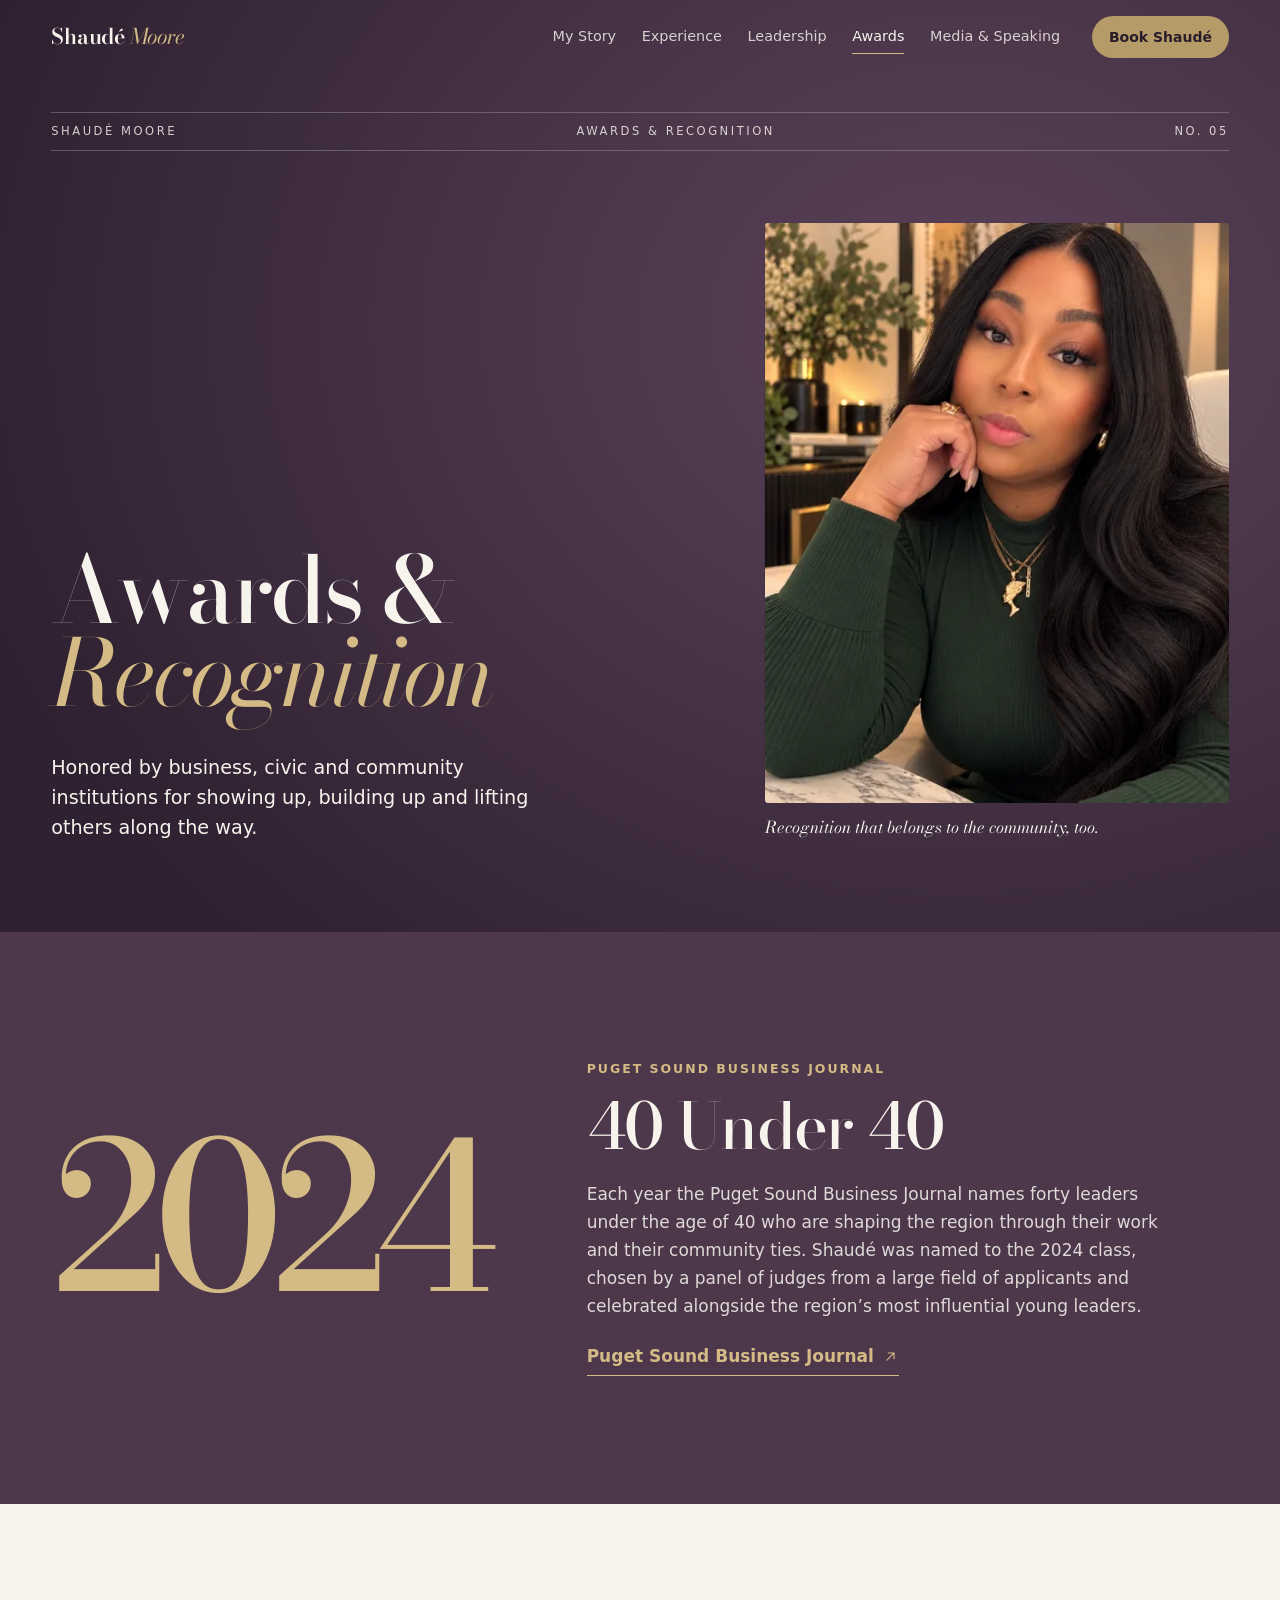
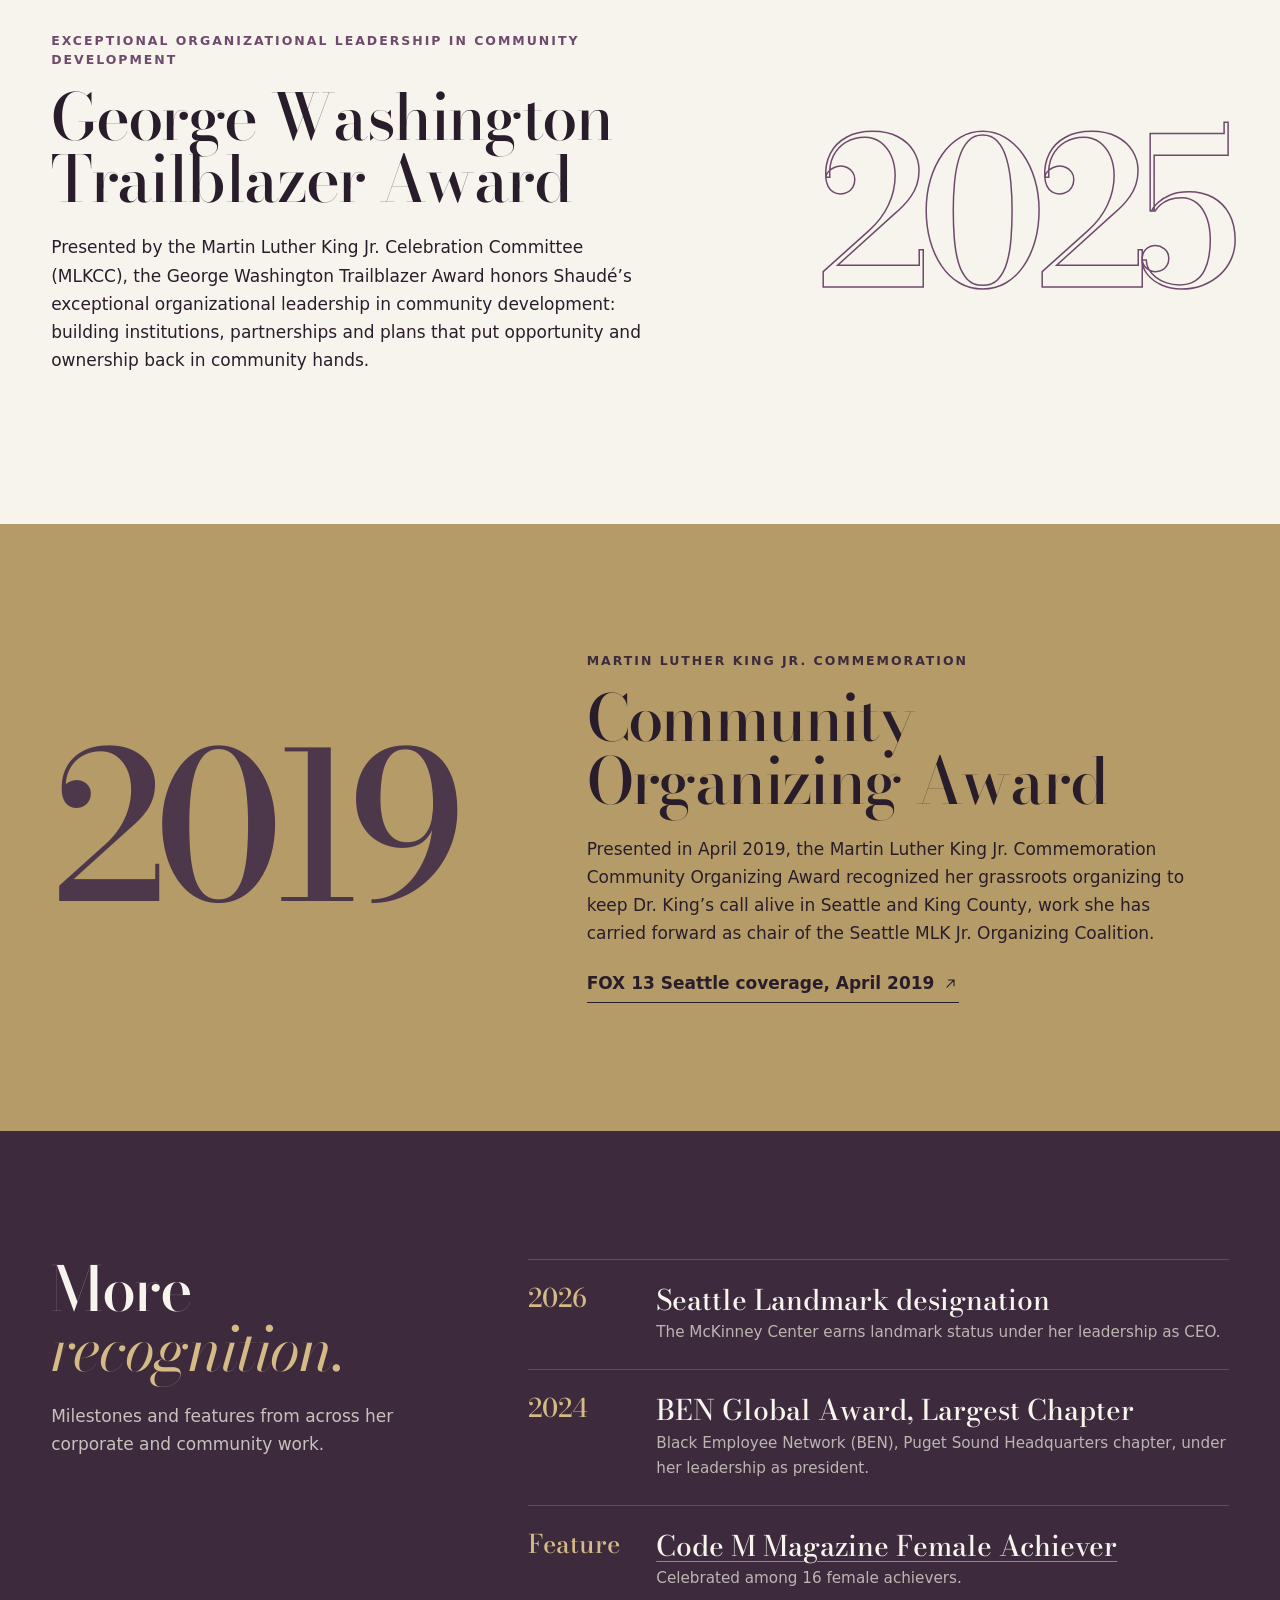
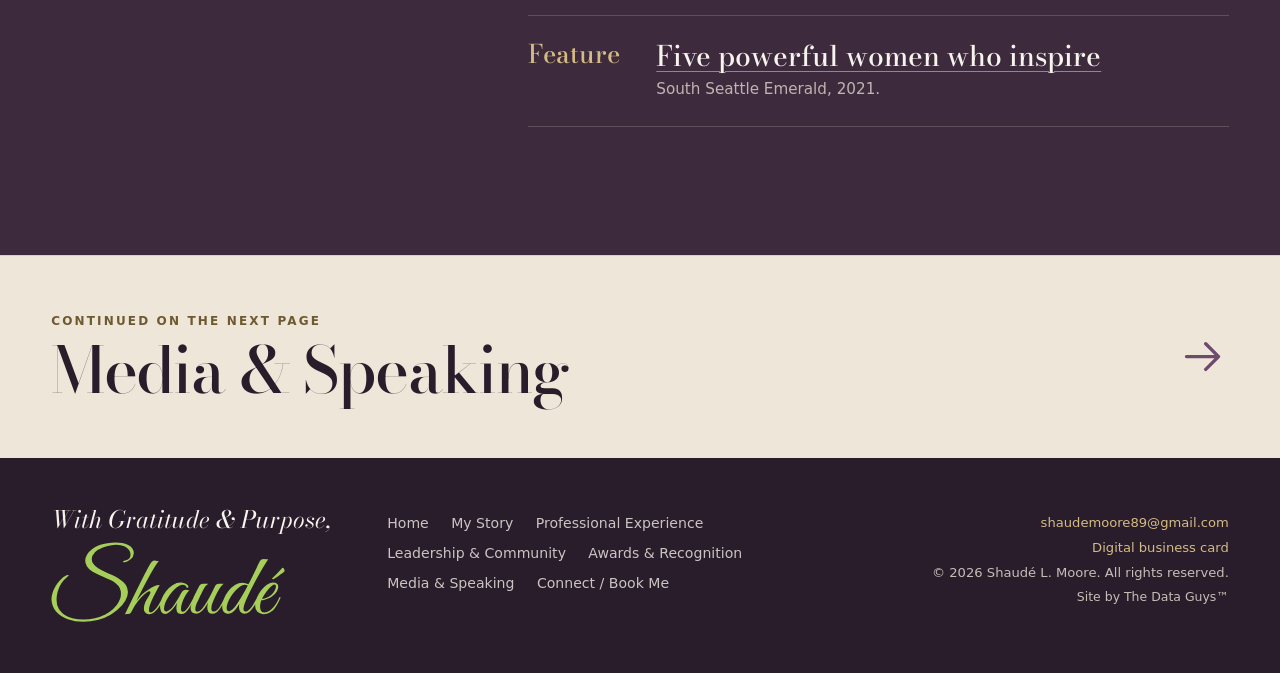
==== commit 4e85651e: "Story: A Season of Resilience in Shaudé's words; footer: With Gratitude & Purpose with handwritten s" ====
--- a/awards.html
+++ b/awards.html
@@ -135,7 +135,7 @@
 
 <footer class="foot">
   <div class="wrap foot__in">
-    <p class="foot__sig">In Community,<br><em>Shaudé</em></p>
+    <div class="foot__sig"><p>With Gratitude &amp; Purpose,</p><svg class="sig" viewBox="7 -858 2753 990" role="img" aria-label="Shaudé"><defs><mask id="sigm" maskUnits="userSpaceOnUse" x="7" y="-858" width="2753" height="990"><g fill="none" stroke="#fff" stroke-width="103" stroke-linecap="round" stroke-linejoin="round"><path d="M240.4 -443.1 L219.2 -431.8 L190.5 -410.6 L155.5 -374.3 L123.0 -328.1 L104.2 -290.6 L93.0 -260.6 L79.2 -205.6 L76.7 -156.9 L81.7 -115.6 L86.7 -96.9 L96.7 -70.6 L108.0 -50.6 L129.2 -23.1 L149.2 -3.2 L186.7 24.3 L229.2 45.6 L282.9 63.1 L351.7 75.6 L425.4 78.1 L485.4 74.3 L554.1 61.8 L625.4 40.6 L692.9 9.3 L747.9 -26.9 L796.6 -69.4 L830.3 -109.4 L859.1 -156.9 L872.8 -195.6 L880.3 -241.9 L880.3 -256.9 L872.8 -290.6 L861.6 -315.6 L845.3 -339.3 L820.3 -364.3 L785.3 -389.3 L754.1 -406.8 L622.9 -465.6 L562.9 -495.6 L524.1 -521.8 L505.4 -539.3 L492.9 -554.3 L481.6 -574.3 L476.7 -588.0 L472.9 -609.3 L480.4 -651.8 L489.1 -676.8 L505.4 -701.8 L537.9 -733.0 L571.6 -755.5 L622.9 -778.0 L681.6 -794.3 L750.4 -804.3 L826.6 -804.3 L859.1 -799.3 L894.1 -788.0 L931.6 -765.5 L955.3 -739.3 L965.3 -720.5 L970.3 -703.0 L970.3 -688.0 L965.3 -661.8 L950.3 -635.5 L927.8 -616.8 L915.3 -610.5 L875.3 -598.0" pathLength="1" style="--d:0s;--t:0.685s"/><path d="M889.1 4.3 L910.3 -10.6 L925.3 -18.1 L931.6 -24.4 L966.6 -93.1 L996.6 -145.6" pathLength="1" style="--d:0.63s;--t:0.046s"/><path d="M997.8 -145.6 L1002.8 -140.6 L1014.1 -141.9" pathLength="1" style="--d:0.673s;--t:0.04s"/><path d="M997.8 -146.9 L1002.8 -173.1 L1035.3 -239.4 L1122.8 -410.6 L1192.8 -538.1 L1219.0 -576.8 L1231.5 -589.3 L1275.3 -605.5" pathLength="1" style="--d:0.709s;--t:0.135s"/><path d="M1015.3 -143.1 L1020.3 -149.4" pathLength="1" style="--d:0.833s;--t:0.04s"/><path d="M1016.6 -141.9 L1027.8 -145.6 L1064.0 -189.4 L1100.3 -225.6 L1145.3 -260.6 L1157.8 -266.9 L1191.5 -274.4 L1201.5 -273.1 L1209.0 -265.6" pathLength="1" style="--d:0.87s;--t:0.06s"/><path d="M1020.3 -150.6 L1021.6 -151.9 L1021.6 -149.4" pathLength="1" style="--d:0.926s;--t:0.04s"/><path d="M1209.0 -265.6 L1199.0 -218.1 L1155.3 -133.1 L1140.3 -91.9 L1136.5 -61.9 L1141.5 -39.4 L1150.3 -19.4 L1156.5 -13.1 L1166.5 -8.1 L1184.0 -8.1 L1205.3 -14.4 L1220.3 -24.4 L1246.5 -50.6 L1286.5 -106.9 L1305.3 -115.6 L1312.8 -115.6 L1315.3 -113.1" pathLength="1" style="--d:0.962s;--t:0.117s"/><path d="M1209.0 -265.6 L1260.3 -315.6 L1274.0 -325.6 L1286.5 -330.6" pathLength="1" style="--d:1.07s;--t:0.04s"/><path d="M1315.3 -111.9 L1314.0 -84.4 L1321.5 -38.1 L1325.3 -29.4 L1332.8 -20.6 L1345.2 -14.4 L1354.0 -14.4 L1380.2 -20.6 L1410.2 -40.6 L1445.2 -78.1 L1481.5 -130.6 L1499.0 -138.1 L1506.5 -138.1 L1512.7 -131.9" pathLength="1" style="--d:1.107s;--t:0.081s"/><path d="M1316.5 -113.1 L1335.3 -160.6 L1354.0 -196.9 L1374.0 -228.1 L1404.0 -266.9 L1434.0 -296.8 L1466.5 -321.8 L1507.7 -341.8 L1524.0 -345.6 L1545.2 -345.6 L1564.0 -343.1 L1581.5 -336.8 L1600.2 -320.6 L1605.2 -311.8 L1604.0 -308.1" pathLength="1" style="--d:1.182s;--t:0.103s"/><path d="M1512.7 -131.9 L1505.2 -69.4 L1506.5 -53.1 L1511.5 -31.9 L1517.7 -21.9 L1525.2 -15.6 L1535.2 -11.9 L1565.2 -16.9 L1581.5 -26.9 L1607.7 -54.4 L1640.2 -104.4 L1653.9 -110.6" pathLength="1" style="--d:1.277s;--t:0.072s"/><path d="M1512.7 -131.9 L1542.7 -196.9 L1571.5 -244.4 L1587.7 -259.4 L1628.9 -271.9" pathLength="1" style="--d:1.343s;--t:0.047s"/><path d="M1648.9 -103.1 L1647.7 -101.9 L1650.2 -101.9" pathLength="1" style="--d:1.387s;--t:0.04s"/><path d="M1650.2 -103.1 L1655.2 -109.4" pathLength="1" style="--d:1.424s;--t:0.04s"/><path d="M1656.4 -110.6 L1662.7 -113.1 L1672.7 -111.9" pathLength="1" style="--d:1.46s;--t:0.04s"/><path d="M1673.9 -110.6 L1670.2 -61.9 L1677.7 -34.4 L1690.2 -18.1 L1701.4 -13.1 L1713.9 -13.1 L1736.4 -18.1 L1762.7 -35.6 L1792.7 -68.1 L1833.9 -129.4" pathLength="1" style="--d:1.497s;--t:0.072s"/><path d="M1673.9 -111.9 L1706.4 -183.1 L1772.7 -313.1 L1790.2 -329.3 L1841.4 -345.6" pathLength="1" style="--d:1.564s;--t:0.074s"/><path d="M1835.2 -130.6 L1836.4 -133.1 L1855.2 -141.9 L1862.7 -141.9 L1865.2 -139.4" pathLength="1" style="--d:1.632s;--t:0.04s"/><path d="M1835.2 -129.4 L1841.4 -124.4 L1861.4 -124.4" pathLength="1" style="--d:1.669s;--t:0.04s"/><path d="M1862.7 -123.1 L1856.4 -74.4 L1861.4 -41.9 L1866.4 -30.6 L1875.2 -20.6 L1890.2 -14.4 L1915.1 -16.9 L1941.4 -29.4 L1971.4 -60.6 L1998.9 -103.1 L2017.6 -111.9 L2025.1 -111.9 L2028.9 -108.1" pathLength="1" style="--d:1.705s;--t:0.075s"/><path d="M1862.7 -124.4 L1865.2 -139.4" pathLength="1" style="--d:1.774s;--t:0.04s"/><path d="M1865.2 -139.4 L1948.9 -306.8 L1968.9 -328.1 L2017.6 -345.6" pathLength="1" style="--d:1.811s;--t:0.066s"/><path d="M2030.1 -106.9 L2028.9 -88.1 L2031.4 -65.6 L2035.1 -49.4 L2042.6 -33.1 L2052.6 -23.1 L2060.1 -19.4 L2086.4 -18.1 L2100.1 -20.6 L2112.6 -26.9 L2133.9 -43.1 L2155.1 -66.9 L2192.6 -120.6 L2218.8 -131.9 L2225.1 -131.9 L2227.6 -129.4" pathLength="1" style="--d:1.871s;--t:0.077s"/><path d="M2030.1 -108.1 L2051.4 -165.6 L2068.9 -199.4 L2091.4 -234.4 L2121.4 -271.9 L2145.1 -295.6 L2176.4 -320.6 L2205.1 -336.8 L2226.3 -344.3 L2255.1 -345.6 L2273.8 -343.1 L2303.8 -331.8 L2318.8 -316.8" pathLength="1" style="--d:1.942s;--t:0.103s"/><path d="M2227.6 -128.1 L2223.8 -71.9 L2230.1 -40.6 L2240.1 -23.1 L2252.6 -15.6 L2258.8 -14.4 L2283.8 -16.9 L2302.6 -24.4 L2338.8 -59.4 L2357.6 -85.6 L2375.1 -115.6 L2398.8 -126.9 L2405.1 -126.9 L2410.1 -121.9" pathLength="1" style="--d:2.037s;--t:0.081s"/><path d="M2228.8 -129.4 L2261.3 -196.9 L2316.3 -301.8 L2318.8 -315.6" pathLength="1" style="--d:2.112s;--t:0.051s"/><path d="M2320.1 -316.8 L2326.3 -321.8 L2452.6 -566.8 L2468.8 -591.8 L2486.3 -608.0 L2531.3 -625.5" pathLength="1" style="--d:2.158s;--t:0.094s"/><path d="M2411.3 -120.6 L2411.3 -93.1 L2415.1 -68.1 L2422.6 -43.1 L2435.1 -25.6 L2446.3 -15.6 L2465.1 -8.1 L2490.0 -6.9 L2515.0 -10.6 L2536.3 -18.1 L2561.3 -33.1 L2573.8 -43.1 L2601.3 -71.9 L2636.3 -124.4 L2665.0 -181.9 L2665.0 -188.1" pathLength="1" style="--d:2.245s;--t:0.105s"/><path d="M2411.3 -121.9 L2427.6 -171.9 L2430.1 -176.9 L2435.1 -179.4" pathLength="1" style="--d:2.342s;--t:0.04s"/><path d="M2436.3 -180.6 L2438.8 -195.6 L2463.8 -238.1 L2496.3 -280.6 L2530.0 -314.3 L2560.0 -335.6 L2586.3 -346.8 L2610.0 -345.6 L2622.5 -340.6 L2626.3 -336.8 L2630.0 -330.6 L2633.8 -310.6 L2628.8 -283.1 L2616.3 -258.1 L2601.3 -236.9 L2570.0 -206.9 L2550.0 -193.1 L2532.5 -184.4 L2480.0 -166.9 L2451.3 -164.4 L2436.3 -179.4" pathLength="1" style="--d:2.378s;--t:0.141s"/><path d="M2583.8 -405.6 L2588.8 -405.6 L2608.8 -420.6 L2680.0 -480.6 L2698.8 -498.1 L2700.0 -510.6" pathLength="1" style="--d:2.508s;--t:0.04s"/></g></mask></defs><path class="sig__ink" d="M413 92Q315 92 233.5 63.0Q152 34 102.0 -22.5Q52 -79 47 -162Q45 -196 58.0 -237.0Q71 -278 94.5 -318.5Q118 -359 150.5 -391.5Q183 -424 220 -441Q223 -443 229.5 -444.0Q236 -445 239 -445Q245 -445 245 -442Q245 -437 230 -426Q188 -393 161 -350Q133 -307 119.0 -258.0Q105 -209 105 -159Q105 -100 130.5 -57.5Q156 -15 199.0 12.5Q242 40 297.0 53.0Q352 66 412 66Q479 66 544.5 51.0Q610 36 664 8Q747 -36 795.5 -101.0Q844 -166 844 -230Q844 -264 829.5 -295.0Q815 -326 783 -351Q759 -370 724.5 -387.0Q690 -404 651.5 -420.0Q613 -436 576.0 -452.5Q539 -469 511 -488Q471 -515 452.5 -546.0Q434 -577 434 -608Q434 -645 455.5 -680.0Q477 -715 514.5 -743.5Q552 -772 599 -788Q640 -802 688.5 -810.0Q737 -818 784 -818Q823 -818 858.5 -812.5Q894 -807 921 -793Q955 -777 973.0 -750.5Q991 -724 991 -695Q991 -655 955 -625Q942 -615 926.0 -606.5Q910 -598 888 -592Q884 -591 879 -591Q867 -591 867 -598Q867 -602 873.5 -606.5Q880 -611 893 -612Q923 -616 938.5 -635.0Q954 -654 954 -679Q954 -705 936.5 -730.5Q919 -756 883.0 -773.5Q847 -791 791 -791Q759 -791 720.5 -784.0Q682 -777 637 -761Q582 -742 545.5 -705.0Q509 -668 509 -626Q509 -600 526.5 -573.5Q544 -547 583 -523Q616 -503 658.0 -483.5Q700 -464 743.0 -444.5Q786 -425 821 -403Q876 -369 900.0 -330.0Q924 -291 924 -250Q924 -202 895.5 -153.5Q867 -105 821.0 -62.5Q775 -20 720 13Q656 51 575.5 71.5Q495 92 413 92ZM888 8Q930 -78 975.5 -172.5Q1021 -267 1069.0 -363.0Q1117 -459 1164 -546Q1181 -576 1195.5 -593.0Q1210 -610 1234 -610Q1243 -610 1255.0 -607.0Q1267 -604 1278 -606Q1265 -592 1242.5 -557.0Q1220 -522 1192.5 -473.0Q1165 -424 1134.5 -367.5Q1104 -311 1074.5 -253.5Q1045 -196 1020 -146Q1040 -172 1061.0 -195.0Q1082 -218 1102 -235Q1124 -255 1157.5 -277.0Q1191 -299 1224.5 -315.0Q1258 -331 1278 -331Q1285 -331 1288 -330Q1288 -330 1277.0 -310.0Q1266 -290 1249.5 -259.0Q1233 -228 1215.5 -192.0Q1198 -156 1185.0 -123.5Q1172 -91 1168 -70Q1165 -54 1165 -43Q1165 -27 1171.0 -21.5Q1177 -16 1184 -16Q1201 -16 1220.5 -33.5Q1240 -51 1259.0 -78.0Q1278 -105 1294.5 -135.5Q1311 -166 1321 -193Q1333 -193 1333 -184Q1322 -157 1305.5 -124.5Q1289 -92 1268.0 -63.0Q1247 -34 1222.0 -15.0Q1197 4 1169 4Q1149 4 1128.0 -10.0Q1107 -24 1107 -61Q1107 -72 1109.0 -84.5Q1111 -97 1116 -113Q1122 -133 1136.0 -157.5Q1150 -182 1172 -219Q1182 -236 1182 -246Q1182 -258 1170 -258Q1160 -258 1143.0 -248.0Q1126 -238 1100 -213Q1075 -189 1038.0 -143.0Q1001 -97 959 -14Q952 -1 943.5 -0.5Q935 0 921 1Q912 2 903.0 2.5Q894 3 888 8ZM1538 3Q1515 3 1497.5 -10.0Q1480 -23 1480 -63Q1480 -80 1482.5 -95.0Q1485 -110 1489 -127Q1480 -112 1464.0 -90.0Q1448 -68 1428.5 -47.0Q1409 -26 1388.5 -12.0Q1368 2 1350 2Q1324 2 1308.0 -21.5Q1292 -45 1292 -83Q1292 -124 1311.0 -171.0Q1330 -218 1363.0 -261.0Q1396 -304 1439.0 -331.0Q1482 -358 1529 -358Q1552 -358 1573.0 -350.5Q1594 -343 1610 -326Q1617 -319 1617 -310Q1617 -304 1612.0 -300.0Q1607 -296 1599 -298Q1588 -333 1552 -333Q1535 -333 1513 -322Q1486 -308 1455.5 -277.5Q1425 -247 1398.5 -208.5Q1372 -170 1355.0 -131.0Q1338 -92 1338 -60Q1338 -27 1363 -27Q1385 -27 1408.5 -48.0Q1432 -69 1453.5 -100.5Q1475 -132 1493.0 -163.0Q1511 -194 1521 -213Q1536 -240 1549.0 -258.0Q1562 -276 1586 -276Q1597 -276 1608.0 -273.0Q1619 -270 1631 -272Q1601 -242 1578.5 -201.0Q1556 -160 1544.0 -120.5Q1532 -81 1532 -54Q1532 -24 1552 -24Q1568 -24 1586.5 -42.0Q1605 -60 1622.5 -87.5Q1640 -115 1655.0 -143.5Q1670 -172 1679 -193Q1684 -193 1687.5 -192.0Q1691 -191 1691 -184Q1690 -180 1687.5 -175.5Q1685 -171 1680 -160Q1672 -144 1658.0 -117.0Q1644 -90 1625.0 -62.5Q1606 -35 1584.0 -16.0Q1562 3 1538 3ZM1708 0Q1697 0 1681.5 -5.0Q1666 -10 1654.5 -23.5Q1643 -37 1643 -64Q1643 -90 1660.0 -124.0Q1677 -158 1690 -184Q1679 -184 1679 -193Q1680 -196 1688.0 -212.0Q1696 -228 1707.0 -250.0Q1718 -272 1728.5 -292.5Q1739 -313 1745 -324Q1757 -346 1783 -346H1845Q1828 -333 1814.5 -317.5Q1801 -302 1781 -261Q1781 -261 1774.0 -247.0Q1767 -233 1756.5 -211.5Q1746 -190 1735.5 -168.0Q1725 -146 1718 -131Q1705 -103 1701.0 -86.5Q1697 -70 1697 -56Q1697 -23 1719 -23Q1743 -23 1777 -62Q1805 -95 1832.0 -141.0Q1859 -187 1883.5 -236.0Q1908 -285 1927 -324Q1938 -346 1966 -346H2021Q1999 -328 1976.5 -292.0Q1954 -256 1927 -200Q1920 -185 1909.0 -162.0Q1898 -139 1889.5 -113.0Q1881 -87 1881 -61Q1881 -26 1906 -26Q1940 -26 1972.0 -73.0Q2004 -120 2035 -193Q2043 -193 2044.5 -192.0Q2046 -191 2047 -184Q2036 -157 2020.5 -125.5Q2005 -94 1985.5 -65.0Q1966 -36 1942.5 -18.0Q1919 0 1891 0Q1866 0 1850.0 -18.5Q1834 -37 1834 -71Q1834 -98 1844 -129Q1827 -99 1805.0 -69.0Q1783 -39 1758.0 -19.5Q1733 0 1708 0ZM2264 0Q2230 0 2214.0 -23.0Q2198 -46 2198 -77Q2198 -86 2199.0 -95.5Q2200 -105 2203 -115Q2189 -93 2170.5 -66.5Q2152 -40 2128.5 -20.5Q2105 -1 2076 -1Q2063 -1 2046.5 -7.0Q2030 -13 2017.5 -30.0Q2005 -47 2005 -80Q2005 -123 2024.0 -171.0Q2043 -219 2076.0 -261.5Q2109 -304 2151.0 -330.5Q2193 -357 2238 -357Q2274 -357 2306 -338Q2321 -366 2338.0 -400.5Q2355 -435 2372.0 -469.0Q2389 -503 2402.0 -531.5Q2415 -560 2422 -575Q2437 -610 2450.5 -619.5Q2464 -629 2483 -629Q2494 -629 2507.5 -626.5Q2521 -624 2534 -625Q2529 -620 2511.0 -592.0Q2493 -564 2467.0 -519.5Q2441 -475 2411.5 -422.0Q2382 -369 2353.5 -313.5Q2325 -258 2301.0 -207.0Q2277 -156 2263.0 -117.0Q2249 -78 2249 -58Q2249 -45 2255.0 -35.5Q2261 -26 2275 -26Q2294 -26 2314.0 -45.0Q2334 -64 2352.5 -92.5Q2371 -121 2385.5 -148.5Q2400 -176 2407 -193Q2419 -193 2419 -184Q2410 -163 2395.0 -132.0Q2380 -101 2360.0 -71.0Q2340 -41 2315.5 -20.5Q2291 0 2264 0ZM2083 -30Q2097 -30 2118.0 -45.5Q2139 -61 2163 -95Q2191 -135 2227.0 -195.0Q2263 -255 2298 -322Q2291 -328 2283.0 -331.0Q2275 -334 2261 -334Q2238 -334 2210.5 -314.5Q2183 -295 2155.5 -264.0Q2128 -233 2105.5 -197.0Q2083 -161 2069.5 -127.5Q2056 -94 2056 -70Q2056 -30 2083 -30ZM2479 4Q2442 4 2412.5 -20.0Q2383 -44 2383 -93Q2383 -134 2401.5 -180.0Q2420 -226 2450.5 -266.5Q2481 -307 2518.5 -332.5Q2556 -358 2594 -358Q2613 -358 2631.0 -347.0Q2649 -336 2649 -309Q2649 -284 2630.0 -254.0Q2611 -224 2576 -198Q2561 -187 2538.0 -177.0Q2515 -167 2492.0 -160.5Q2469 -154 2454 -154Q2449 -142 2444.5 -122.0Q2440 -102 2440 -81Q2440 -56 2450.0 -36.0Q2460 -16 2487 -16Q2520 -16 2548.5 -35.0Q2577 -54 2599.5 -83.0Q2622 -112 2638.0 -142.0Q2654 -172 2663 -193Q2675 -193 2675 -184Q2662 -156 2645.5 -123.0Q2629 -90 2606.5 -61.5Q2584 -33 2552.5 -14.5Q2521 4 2479 4ZM2461 -172Q2475 -172 2508.0 -182.5Q2541 -193 2568 -216Q2594 -239 2608.0 -266.5Q2622 -294 2622 -313Q2622 -335 2606 -335Q2594 -335 2573.0 -319.0Q2552 -303 2521 -265Q2502 -241 2485.0 -213.0Q2468 -185 2461 -172ZM2594 -397Q2587 -397 2582.0 -399.0Q2577 -401 2577 -406Q2608 -435 2638.0 -465.5Q2668 -496 2697 -527Q2705 -527 2712.5 -518.5Q2720 -510 2720 -485Q2711 -477 2694.0 -464.5Q2677 -452 2657.5 -438.0Q2638 -424 2620.5 -413.0Q2603 -402 2594 -397Z" mask="url(#sigm)"/></svg></div>
     <nav class="foot__nav" aria-label="Footer"><a href="index.html">Home</a><a href="story.html">My Story</a><a href="experience.html">Professional Experience</a><a href="leadership.html">Leadership &amp; Community</a><a href="awards.html">Awards &amp; Recognition</a><a href="media.html">Media &amp; Speaking</a><a href="connect.html">Connect / Book Me</a></nav>
     <div class="foot__meta">
       <p><a href="mailto:shaudemoore89@gmail.com">shaudemoore89@gmail.com</a></p>
--- a/styles.css
+++ b/styles.css
@@ -260,7 +260,14 @@
 .foot{background:var(--forest-2); color:var(--cream); padding-block:3rem}
 .foot__in{display:flex; justify-content:space-between; align-items:flex-end; gap:2rem; flex-wrap:wrap}
 .foot__sig{font-family:var(--display); font-size:1.5rem; line-height:1.15}
-.foot__sig em{color:var(--lime); font-size:2.6rem}
+.foot__sig p{font-style:italic}
+.sig{display:block; width:clamp(11rem, 22vw, 15rem); height:auto; margin-top:.35rem; margin-left:-.2rem; overflow:visible}
+.sig__ink{fill:#a6cf5a}
+@media (prefers-reduced-motion:no-preference){
+  .js .sig mask path{stroke-dasharray:1 1; stroke-dashoffset:1}
+  .js .sig.on mask path{animation:sigw var(--t) cubic-bezier(.45,.05,.55,.95) var(--d) forwards}
+}
+@keyframes sigw{to{stroke-dashoffset:0}}
 .foot__meta{text-align:right; font-size:.82rem; color:rgba(245,240,227,.76)}
 .foot__credit{margin-top:.2rem; font-size:.78rem}
 
@@ -698,3 +705,14 @@
 .vc__qr svg{width:7.5rem; height:7.5rem; display:block; margin:0 auto}
 .vc__qr p{font-size:.78rem; color:rgba(18,38,27,.6); margin:.7rem 0 0}
 .vc__url{font-size:.72rem; letter-spacing:.18em; text-transform:uppercase; color:rgba(18,38,27,.5); margin:1rem 0 0}
+
+/* footer grid: signature | nav | meta */
+@media (min-width: 1000px){
+  .foot__in{display:grid; grid-template-columns:auto minmax(0,1fr) auto; align-items:start; gap:2rem 3.5rem}
+  .foot__nav{order:0; justify-self:center; margin-top:.4rem}
+  .foot__meta{text-align:right; margin-top:.4rem}
+}
+@media (max-width: 999.98px){
+  .foot__in{display:flex; flex-direction:column; align-items:flex-start}
+  .foot__meta{text-align:left}
+}
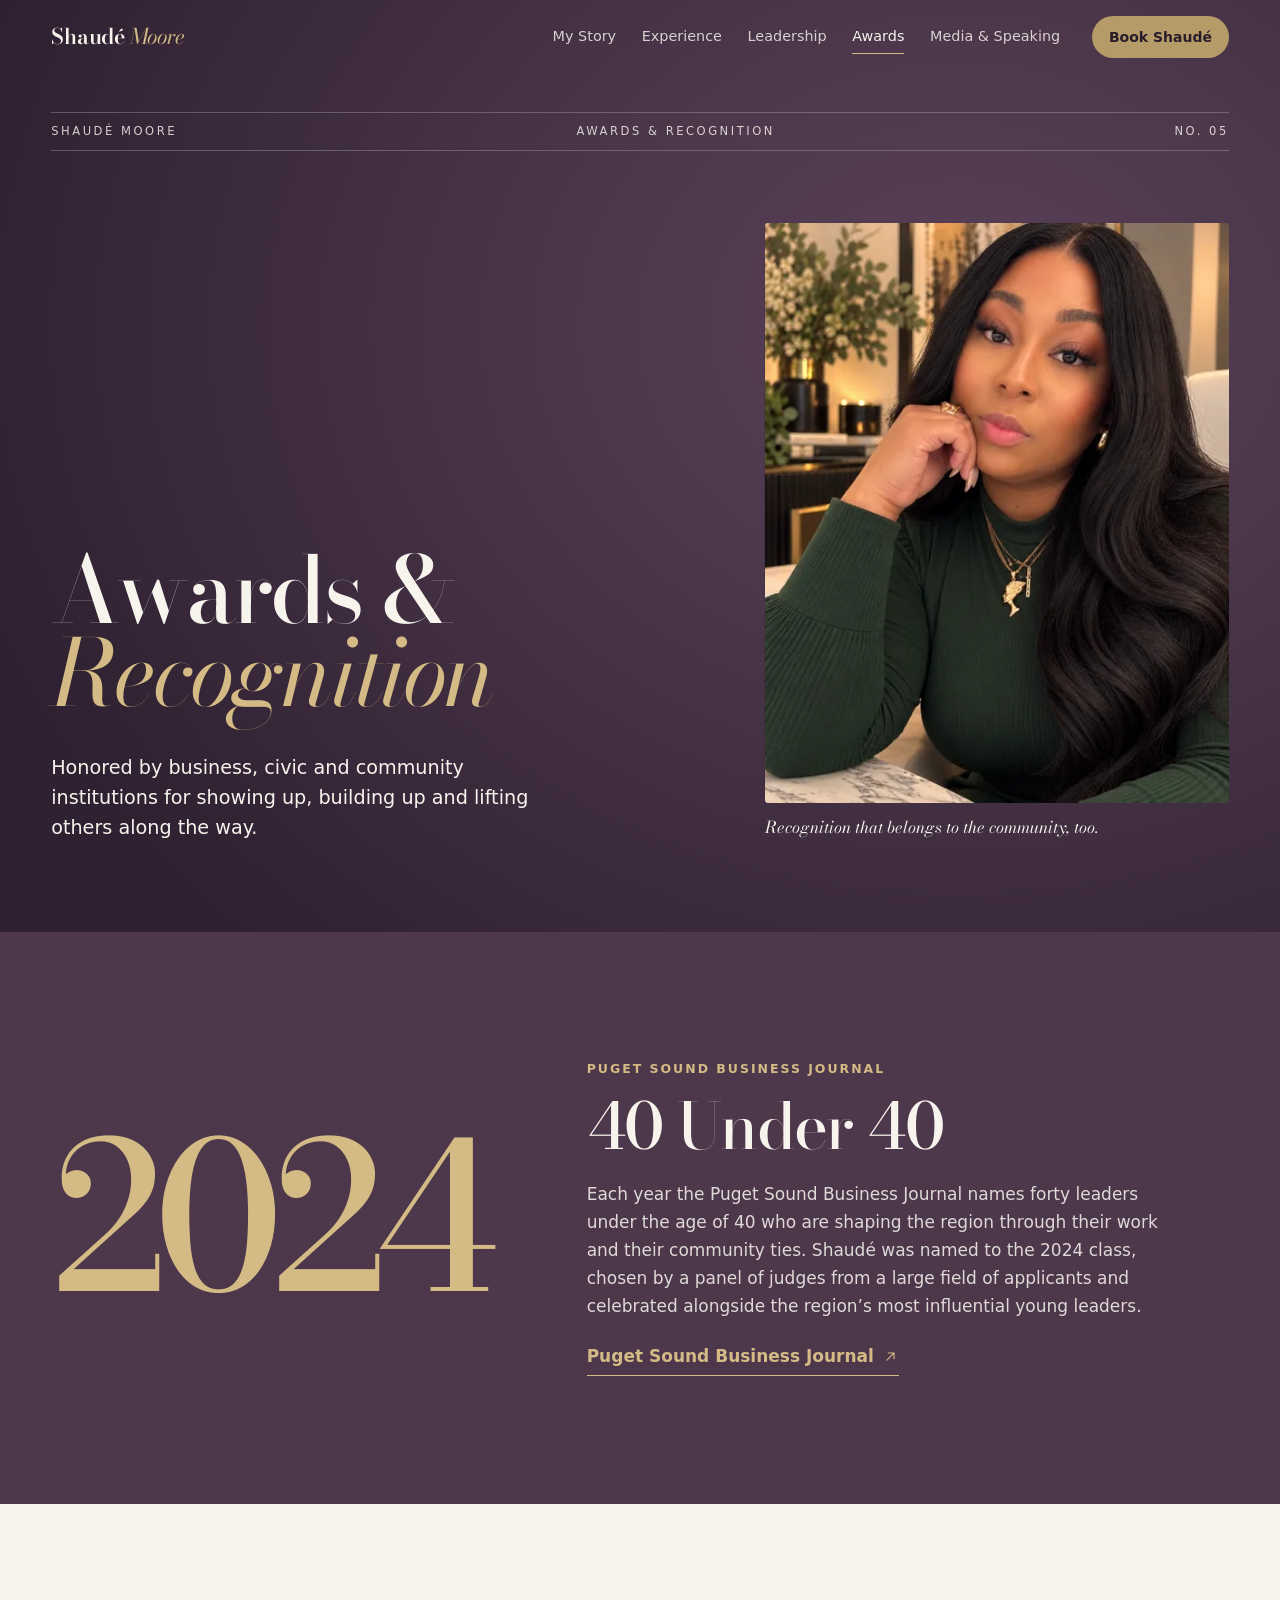
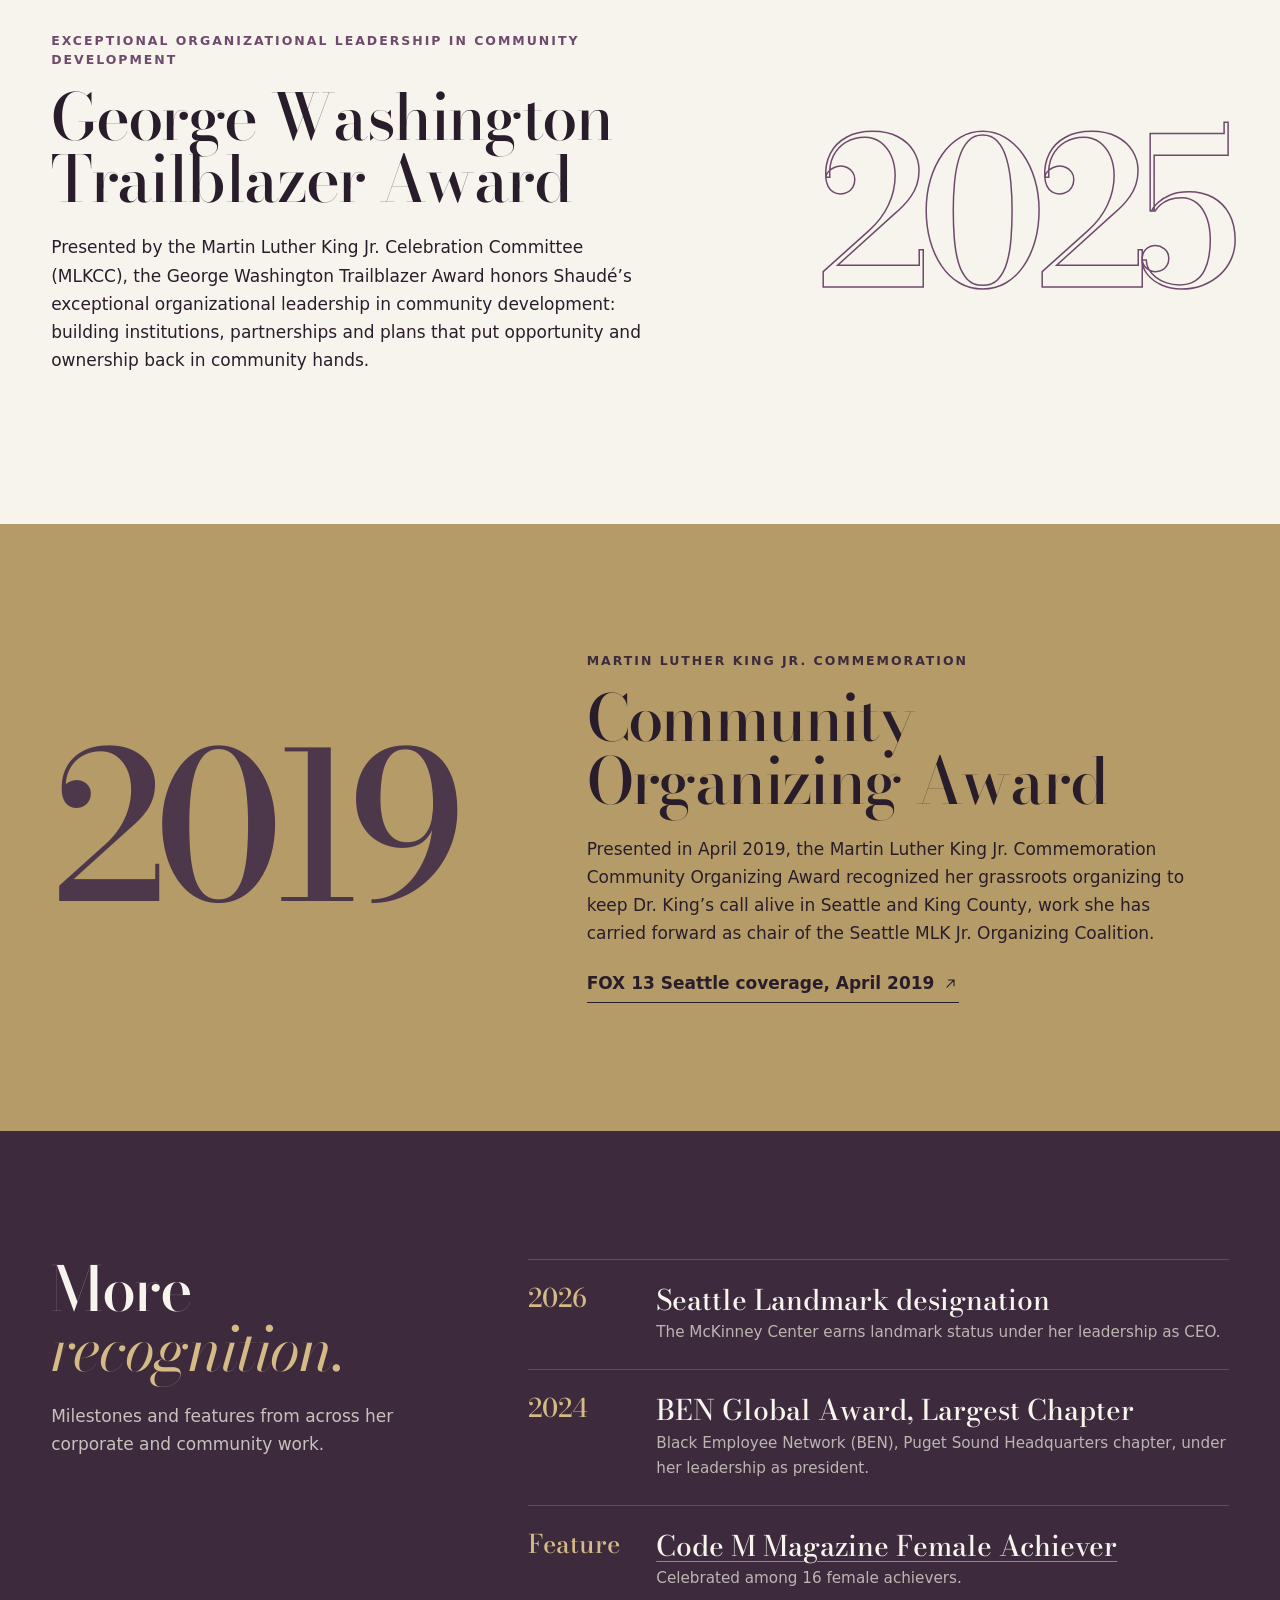
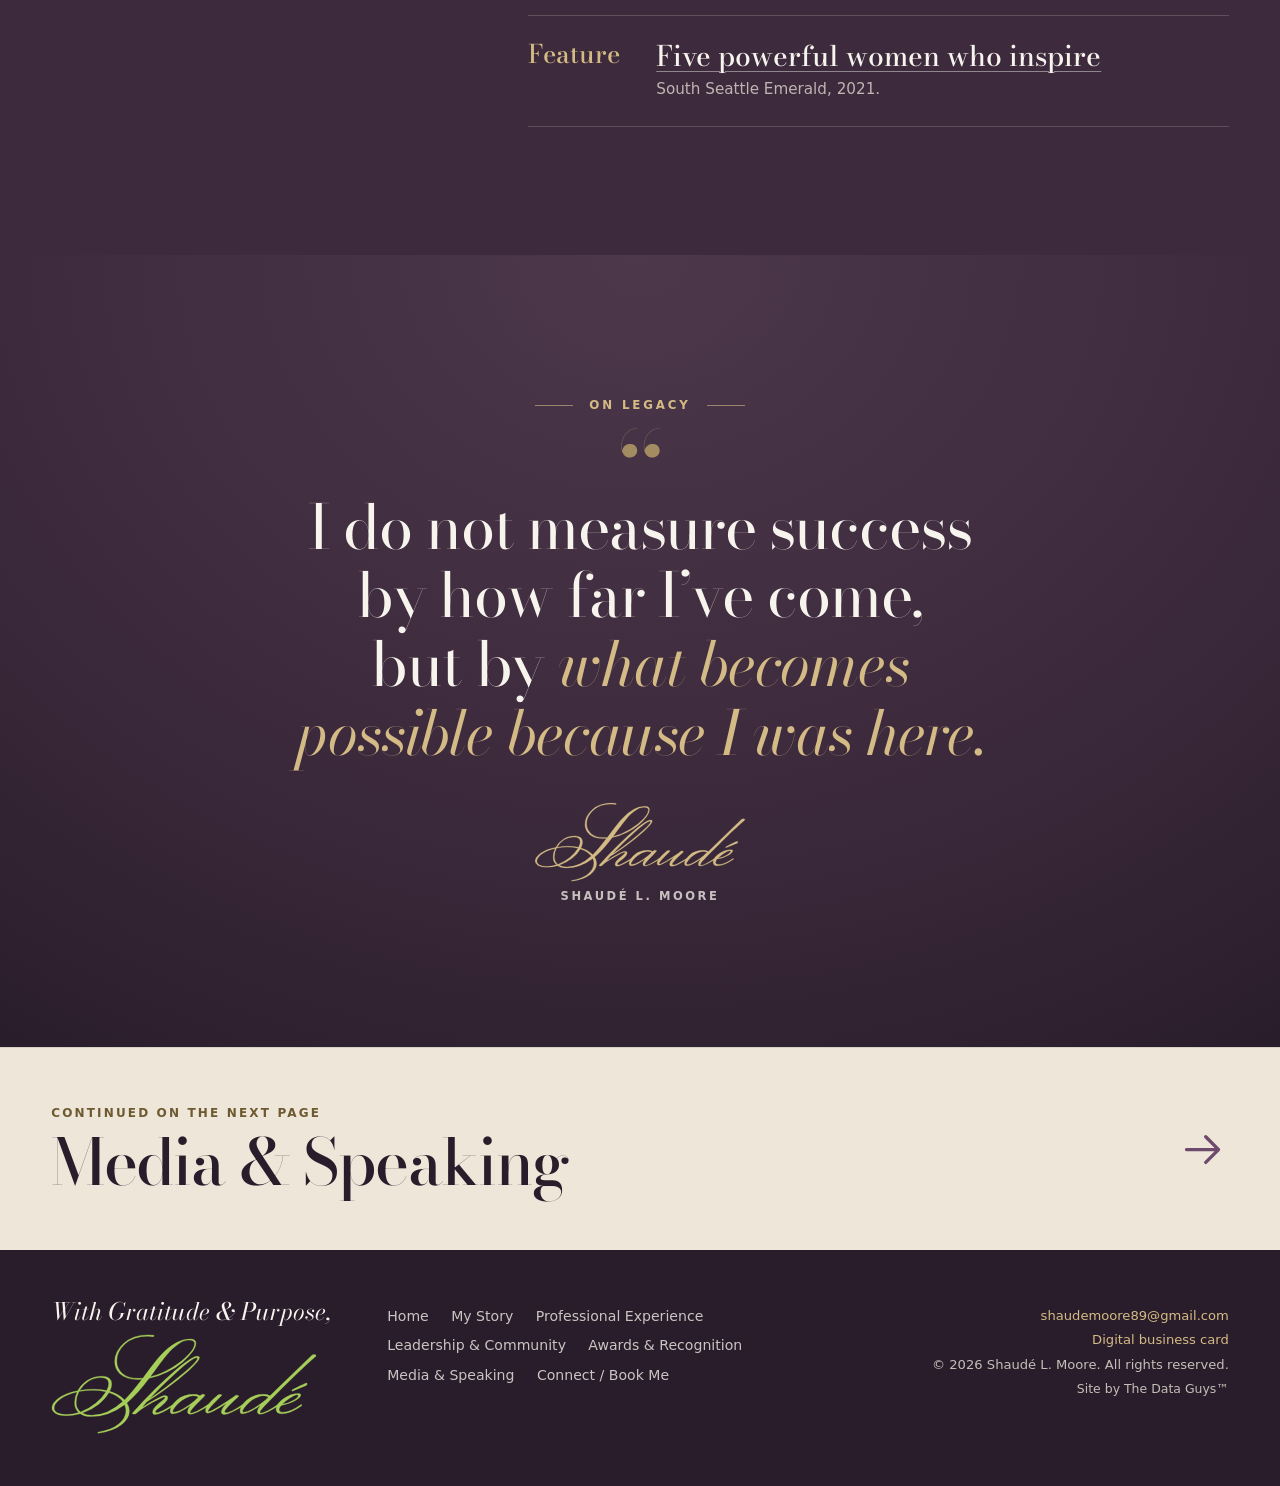
==== commit fc6b4157: "Add signed personal quotes, grant writing section, $2.3M Commerce milestone, calligraphy signature" ====
--- a/awards.html
+++ b/awards.html
@@ -124,6 +124,17 @@
   </div>
 </section>
 
+<section class="epi epi--legacy epi--end" aria-label="In her words: On legacy">
+  <div class="wrap">
+    <figure class="epi__f">
+      <p class="epi__k rv">On legacy</p>
+      <blockquote class="epi__q rv"><p>I do not measure success by how far I’ve come, but by <em>what becomes possible because I was here.</em></p></blockquote>
+      <figcaption class="epi__by rv"><svg class="sig" viewBox="-40 -829 2781 1086" role="img" aria-label="Shaudé"><defs><mask id="sq-a1" maskUnits="userSpaceOnUse" x="-40" y="-829" width="2781" height="1086"><g fill="none" stroke="#fff" stroke-width="69" stroke-linecap="round" stroke-linejoin="round"><path d="M263.7 -210.3 L252.5 -211.6 L240.0 -209.1 L175.0 -190.3 L130.0 -171.6 L88.7 -147.8 L57.5 -124.1 L26.2 -90.3 L12.5 -61.6 L11.2 -35.3 L15.0 -20.3 L21.2 -10.3 L40.0 7.2 L58.7 17.2 L96.2 27.2 L132.5 30.9 L191.2 28.4 L257.5 17.2 L275.0 12.2 L281.2 7.2" pathLength="1" style="--d:0s;--t:0.139s"/><path d="M263.7 -209.1 L262.5 -200.3 L252.5 -177.8 L245.0 -152.8 L238.7 -110.3 L238.7 -84.1 L248.7 -42.8 L260.0 -22.8 L278.7 -1.6 L281.2 5.9" pathLength="1" style="--d:0.128s;--t:0.051s"/><path d="M265.0 -210.3 L273.7 -219.1" pathLength="1" style="--d:0.174s;--t:0.04s"/><path d="M275.0 -220.3 L278.7 -231.6 L308.7 -271.6 L341.2 -302.8 L381.2 -330.3 L416.2 -346.5 L446.2 -355.3 L478.7 -360.3 L522.4 -360.3 L548.7 -355.3 L564.9 -347.8 L582.4 -331.5 L589.9 -317.8 L594.9 -291.5 L593.7 -270.3 L576.2 -214.1" pathLength="1" style="--d:0.211s;--t:0.108s"/><path d="M276.2 -219.1 L290.0 -217.8 L368.7 -227.8 L453.7 -229.1 L507.5 -224.1 L557.4 -215.3 L564.9 -207.8" pathLength="1" style="--d:0.311s;--t:0.064s"/><path d="M282.5 7.2 L301.2 8.4" pathLength="1" style="--d:0.37s;--t:0.04s"/><path d="M302.5 7.2 L307.5 0.9 L347.5 -14.1 L408.7 -46.6 L470.0 -91.6 L488.7 -107.8 L531.2 -152.8 L559.9 -191.6 L564.9 -206.6" pathLength="1" style="--d:0.407s;--t:0.076s"/><path d="M302.5 9.7 L307.5 18.4 L323.7 25.9 L343.7 32.2 L372.5 37.2 L446.2 37.2 L501.2 28.4 L553.7 13.4 L614.9 -12.8 L661.2 -39.1 L742.4 -96.6" pathLength="1" style="--d:0.477s;--t:0.106s"/><path d="M470.0 214.7 L472.5 210.9 L478.7 208.4 L511.2 203.4 L569.9 188.4 L632.4 164.7 L687.4 132.2 L707.4 115.9 L737.4 84.7 L756.2 55.9 L764.9 35.9 L769.9 18.4 L773.7 -9.1 L772.4 -29.1 L767.4 -52.8 L753.7 -87.8 L744.9 -96.6" pathLength="1" style="--d:0.574s;--t:0.11s"/><path d="M566.2 -207.8 L576.2 -214.1" pathLength="1" style="--d:0.676s;--t:0.04s"/><path d="M576.2 -214.1 L583.7 -206.6 L622.4 -194.1 L673.7 -167.8 L707.4 -142.8 L743.7 -104.1" pathLength="1" style="--d:0.712s;--t:0.045s"/><path d="M939.9 -326.5 L924.9 -341.5 L849.9 -340.3 L824.9 -342.8 L788.7 -350.3 L758.7 -360.3 L732.4 -374.0 L714.9 -386.5 L697.4 -402.8 L679.9 -424.0 L661.2 -460.3 L656.2 -476.5 L651.2 -509.0 L654.9 -560.3 L661.2 -585.3 L671.2 -610.3 L683.7 -634.0 L699.9 -657.8 L743.7 -704.0 L769.9 -725.3 L793.7 -740.3 L849.9 -765.3 L901.2 -777.8 L963.7 -784.0 L1034.9 -780.3 L1042.4 -785.3" pathLength="1" style="--d:0.754s;--t:0.203s"/><path d="M743.7 -102.8 L743.7 -97.8" pathLength="1" style="--d:0.941s;--t:0.04s"/><path d="M744.9 -104.1 L762.4 -116.6 L831.2 -186.6 L873.7 -235.3 L929.9 -305.3 L938.7 -317.8 L939.9 -325.3" pathLength="1" style="--d:0.977s;--t:0.065s"/><path d="M829.9 13.4 L846.2 5.9 L911.2 -54.1" pathLength="1" style="--d:1.037s;--t:0.04s"/><path d="M912.4 -54.1 L919.9 -46.6 L936.2 -50.3 L977.4 -77.8 L1053.7 -121.6 L1126.1 -156.6 L1148.6 -162.8 L1159.9 -162.8 L1166.1 -157.8 L1169.9 -146.6 L1168.6 -137.8 L1162.4 -127.8 L1132.4 -97.8 L1076.1 -51.6 L1051.2 -26.6 L1043.7 -7.8 L1044.9 5.9 L1054.9 14.7 L1076.1 13.4 L1096.1 8.4 L1152.4 -17.8 L1209.9 -52.8 L1226.1 -56.6 L1231.1 -51.6" pathLength="1" style="--d:1.074s;--t:0.157s"/><path d="M912.4 -55.3 L914.9 -66.6 L937.4 -94.1 L961.2 -119.1 L986.2 -139.1" pathLength="1" style="--d:1.218s;--t:0.04s"/><path d="M941.2 -326.5 L946.2 -327.8 L952.4 -334.0 L973.7 -364.0 L983.7 -370.3" pathLength="1" style="--d:1.255s;--t:0.04s"/><path d="M983.7 -370.3 L986.2 -380.3 L1011.2 -415.3 L1103.6 -536.5 L1182.4 -625.3 L1237.4 -674.0 L1278.6 -702.8 L1304.9 -717.8 L1333.6 -730.3 L1354.9 -736.5 L1393.6 -742.8 L1424.9 -741.5 L1449.9 -732.8 L1459.9 -722.8 L1464.9 -706.5 L1462.4 -680.3 L1448.6 -647.8 L1429.9 -619.0 L1403.6 -586.5 L1363.6 -545.3 L1294.9 -489.0 L1206.1 -432.8 L1166.1 -411.5 L1112.4 -387.8 L1067.4 -371.5 L1008.7 -355.3 L998.7 -355.3 L983.7 -370.3" pathLength="1" style="--d:1.292s;--t:0.284s"/><path d="M987.4 -140.3 L991.2 -150.3 L1003.7 -164.1 L1117.4 -279.0 L1237.4 -391.5 L1332.4 -474.0 L1388.6 -517.8 L1436.1 -549.0 L1471.1 -564.0 L1486.1 -565.3 L1494.9 -560.3 L1496.1 -552.8 L1492.4 -537.8 L1472.4 -509.0 L1418.6 -454.0 L1352.4 -395.3 L1241.1 -304.0 L1133.6 -222.8 L1019.9 -144.1 L1006.2 -135.3 L997.4 -135.3" pathLength="1" style="--d:1.553s;--t:0.294s"/><path d="M987.4 -139.1 L991.2 -135.3 L996.2 -136.6" pathLength="1" style="--d:1.824s;--t:0.04s"/><path d="M998.7 -139.1 L999.9 -140.3 L999.9 -137.8" pathLength="1" style="--d:1.86s;--t:0.04s"/><path d="M1231.1 -51.6 L1222.4 -22.8 L1223.6 -1.6 L1224.9 2.2 L1232.4 8.4 L1248.6 8.4 L1278.6 2.2 L1309.9 -10.3 L1363.6 -40.3 L1411.1 -72.8 L1423.6 -75.3 L1431.1 -67.8" pathLength="1" style="--d:1.897s;--t:0.063s"/><path d="M1231.1 -51.6 L1246.1 -65.3 L1259.9 -82.8 L1303.6 -124.1 L1341.1 -147.8 L1379.9 -164.1 L1422.4 -174.1 L1469.9 -174.1 L1487.4 -170.3 L1498.6 -165.3 L1512.4 -150.3" pathLength="1" style="--d:1.955s;--t:0.073s"/><path d="M1432.4 -66.6 L1428.6 -55.3 L1409.9 -30.3 L1399.9 -9.1 L1399.9 -0.3 L1403.6 9.7 L1412.4 15.9 L1441.1 12.2 L1483.6 -4.1 L1522.4 -24.1 L1574.9 -56.6 L1587.4 -59.1 L1593.6 -52.8" pathLength="1" style="--d:2.022s;--t:0.065s"/><path d="M1433.6 -67.8 L1508.6 -139.1 L1512.4 -149.1" pathLength="1" style="--d:2.082s;--t:0.04s"/><path d="M1513.6 -150.3 L1527.4 -155.3 L1542.4 -170.3 L1558.6 -175.3" pathLength="1" style="--d:2.119s;--t:0.04s"/><path d="M1593.6 -51.6 L1591.1 -39.1 L1583.6 -25.3 L1583.6 -9.1 L1587.4 -0.3 L1591.1 2.2 L1606.1 0.9 L1622.4 -4.1 L1656.1 -20.3 L1712.3 -52.8 L1772.3 -91.6 L1782.3 -95.3 L1786.1 -94.1" pathLength="1" style="--d:2.156s;--t:0.061s"/><path d="M1594.9 -52.8 L1688.6 -147.8 L1713.6 -169.1 L1734.8 -175.3" pathLength="1" style="--d:2.212s;--t:0.041s"/><path d="M1798.6 -87.8 L1793.6 -74.1 L1764.8 -41.6 L1752.3 -21.6 L1749.8 -0.3 L1753.6 9.7 L1762.3 14.7 L1791.1 12.2 L1818.6 3.4 L1867.3 -20.3 L1926.1 -55.3 L1941.1 -57.8 L1946.1 -52.8" pathLength="1" style="--d:2.251s;--t:0.072s"/><path d="M1782.3 -90.3 L1781.1 -89.1 L1783.6 -89.1" pathLength="1" style="--d:2.316s;--t:0.04s"/><path d="M1787.3 -92.8 L1792.3 -94.1 L1798.6 -87.8" pathLength="1" style="--d:2.353s;--t:0.04s"/><path d="M1798.6 -87.8 L1887.3 -161.6 L1897.3 -164.1" pathLength="1" style="--d:2.39s;--t:0.04s"/><path d="M1946.1 -52.8 L1936.1 -21.6 L1937.3 -1.6 L1946.1 8.4 L1963.6 8.4 L1999.8 -0.3 L2043.6 -20.3 L2073.6 -37.8 L2124.8 -72.8 L2138.6 -75.3 L2146.1 -67.8" pathLength="1" style="--d:2.427s;--t:0.064s"/><path d="M1946.1 -52.8 L1996.1 -105.3 L2022.3 -127.8 L2046.1 -142.8 L2093.6 -164.1 L2137.3 -174.1 L2183.6 -174.1 L2202.3 -170.3 L2212.3 -165.3 L2226.0 -150.3" pathLength="1" style="--d:2.486s;--t:0.072s"/><path d="M2146.1 -67.8 L2142.3 -55.3 L2124.8 -32.8 L2114.8 -14.1 L2114.8 0.9 L2122.3 14.7 L2144.8 14.7 L2183.6 2.2 L2229.8 -20.3 L2286.0 -55.3 L2302.3 -57.8 L2307.3 -52.8" pathLength="1" style="--d:2.552s;--t:0.065s"/><path d="M2146.1 -67.8 L2218.5 -134.1 L2226.0 -150.3" pathLength="1" style="--d:2.612s;--t:0.04s"/><path d="M2226.0 -150.3 L2243.5 -157.8 L2353.5 -267.8 L2636.0 -539.0 L2674.8 -574.0 L2688.5 -577.8" pathLength="1" style="--d:2.649s;--t:0.139s"/><path d="M2307.3 -51.6 L2308.5 -19.1 L2313.5 -6.6 L2318.5 -1.6 L2331.0 5.9 L2341.0 8.4 L2374.8 8.4 L2412.3 0.9 L2466.0 -20.3 L2536.0 -61.6 L2547.3 -70.3 L2551.0 -79.1" pathLength="1" style="--d:2.777s;--t:0.069s"/><path d="M2308.5 -52.8 L2327.3 -77.8 L2339.8 -86.6" pathLength="1" style="--d:2.84s;--t:0.04s"/><path d="M2341.0 -87.8 L2343.5 -95.3 L2377.3 -125.3 L2412.3 -149.1 L2437.3 -162.8 L2468.5 -176.6 L2489.8 -182.8 L2517.3 -184.1 L2527.3 -179.1 L2527.3 -165.3 L2519.8 -150.3 L2503.5 -135.3 L2484.8 -122.8 L2449.8 -104.1 L2406.0 -87.8 L2359.8 -76.6 L2351.0 -76.6 L2341.0 -86.6" pathLength="1" style="--d:2.877s;--t:0.099s"/><path d="M2458.5 -221.6 L2599.8 -287.8" pathLength="1" style="--d:2.968s;--t:0.04s"/></g></mask></defs><path class="sig__ink" d="M498 -353Q429 -353 372.5 -316.0Q316 -279 282 -221Q351 -233 424.5 -233.0Q498 -233 560 -220Q581 -260 581 -290Q581 -353 498 -353ZM275 5Q232 -32 232.0 -93.0Q232 -154 258 -206Q151 -182 86.5 -134.0Q22 -86 22 -41Q22 -11 54.5 7.5Q87 26 148.5 26.0Q210 26 275 5ZM409 33Q572 33 724 -107Q679 -168 583 -199Q547 -135 475.0 -77.5Q403 -20 310 10Q349 33 409 33ZM276 -210Q248 -156 248.0 -96.0Q248 -36 293 0Q377 -31 447.0 -89.0Q517 -147 553 -208Q488 -223 417.0 -223.0Q346 -223 276 -210ZM1286 -692Q1255 -668 1232.5 -648.0Q1210 -628 1175.0 -585.0Q1140 -542 1121.5 -518.0Q1103 -494 1062.5 -438.5Q1022 -383 1005 -360Q1117 -386 1225.5 -452.5Q1334 -519 1396.5 -587.5Q1459 -656 1459 -699Q1459 -736 1401.0 -736.0Q1343 -736 1286 -692ZM884 -345Q914 -345 930 -347Q1058 -522 1117 -585Q1266 -747 1413 -747Q1473 -747 1473 -702Q1473 -666 1434.5 -613.5Q1396 -561 1333.5 -508.0Q1271 -455 1179.5 -409.5Q1088 -364 994 -345Q871 -180 766 -94Q792 -54 792 -11Q792 66 710.5 129.5Q629 193 470 217V206Q609 184 683.0 122.5Q757 61 757 -14Q757 -45 743 -76Q581 46 399 46Q331 46 289 17Q214 37 145.0 37.0Q76 37 38.0 14.5Q0 -8 0 -43Q0 -93 70.5 -144.0Q141 -195 264 -218Q299 -283 363.5 -325.0Q428 -367 510 -367Q561 -367 586.0 -345.5Q611 -324 611.0 -288.0Q611 -252 590 -212Q685 -185 743 -124Q816 -196 920 -335Q892 -333 876 -333Q761 -333 701.5 -385.5Q642 -438 642 -517Q642 -620 735.5 -704.5Q829 -789 982 -789Q1016 -789 1045 -785L1040 -771Q1002 -776 975 -776Q834 -776 748.5 -697.5Q663 -619 663 -522Q663 -446 719.5 -395.5Q776 -345 884 -345ZM1488 -549Q1488 -556 1478 -556Q1438 -556 1280.5 -413.0Q1123 -270 998 -136Q1142 -229 1315.0 -373.0Q1488 -517 1488 -549ZM1058 -6Q1058 7 1071.5 7.0Q1085 7 1112.0 -5.0Q1139 -17 1160.0 -29.5Q1181 -42 1210.5 -60.5Q1240 -79 1242 -80L1244 -65Q1109 25 1055 25Q1029 25 1029.0 -1.0Q1029 -27 1061.5 -58.5Q1094 -90 1126.5 -115.0Q1159 -140 1159 -151Q1159 -155 1152 -155Q1129 -155 1027.0 -97.5Q925 -40 894 -13L858 17Q854 21 838.0 21.0Q822 21 822 15Q822 12 826 7Q931 -111 1061.0 -240.0Q1191 -369 1315.5 -470.5Q1440 -572 1485 -572Q1509 -572 1509 -557Q1509 -525 1408.5 -433.5Q1308 -342 1183.0 -250.0Q1058 -158 968 -104Q933 -64 928 -53Q932 -53 934 -54Q998 -99 1067.0 -134.0Q1136 -169 1154.0 -169.0Q1172 -169 1178.5 -162.0Q1185 -155 1185 -147Q1185 -123 1153.5 -93.0Q1122 -63 1090.0 -39.0Q1058 -15 1058 -6ZM1246 2Q1284 2 1347.5 -36.5Q1411 -75 1453.5 -111.0Q1496 -147 1496.0 -153.0Q1496 -159 1481.5 -163.0Q1467 -167 1442.0 -167.0Q1417 -167 1376.0 -147.5Q1335 -128 1305.0 -101.0Q1275 -74 1255.0 -48.0Q1235 -22 1235.0 -10.0Q1235 2 1246 2ZM1514 -166Q1534 -182 1536 -182Q1563 -179 1564.0 -177.5Q1565 -176 1565.0 -174.0Q1565 -172 1557.0 -161.5Q1549 -151 1510 -112Q1413 -17 1413 3Q1413 11 1420 11Q1468 11 1600 -80L1602 -65Q1469 22 1414 22Q1387 22 1387.0 -3.5Q1387 -29 1418 -70Q1300 17 1234 18Q1210 18 1210 -11Q1210 -63 1276.5 -122.0Q1343 -181 1452 -181Q1488 -181 1514 -166ZM1700 -177Q1705 -181 1727 -179Q1738 -177 1738.0 -174.5Q1738 -172 1733.0 -166.0Q1728 -160 1685 -118Q1596 -31 1596 -9Q1596 -4 1602 -4Q1636 -4 1849 -148L1876 -170Q1881 -174 1895.0 -173.0Q1909 -172 1909 -163Q1909 -159 1906 -156Q1766 -30 1766 -4Q1766 7 1782.0 7.0Q1798 7 1825.0 -5.0Q1852 -17 1873.0 -29.5Q1894 -42 1923.5 -60.5Q1953 -79 1955 -80L1957 -65Q1911 -35 1852.0 -5.0Q1793 25 1762.5 25.0Q1732 25 1732 0Q1732 -35 1786 -91Q1629 11 1592 11Q1570 11 1570 -15Q1570 -70 1700 -177ZM1960 2Q1995 2 2057.0 -34.5Q2119 -71 2164.5 -108.5Q2210 -146 2210.0 -152.5Q2210 -159 2195.5 -163.0Q2181 -167 2156.0 -167.0Q2131 -167 2090.0 -147.5Q2049 -128 2019.0 -101.0Q1989 -74 1969.0 -48.0Q1949 -22 1949.0 -10.0Q1949 2 1960 2ZM2134 11Q2182 11 2314 -80L2316 -65Q2183 22 2128 22Q2101 22 2101 -3Q2101 -30 2133 -70Q2015 17 1948 18Q1924 18 1924 -11Q1924 -63 1990.5 -122.0Q2057 -181 2166 -181Q2203 -181 2229 -166Q2234 -170 2241 -177L2659 -582Q2665 -588 2683.0 -588.0Q2701 -588 2701 -577Q2701 -573 2696.5 -568.5Q2692 -564 2667.0 -542.0Q2642 -520 2618.5 -498.5Q2595 -477 2553.0 -438.0Q2511 -399 2470.0 -359.0Q2429 -319 2373.0 -263.5Q2317 -208 2284.5 -174.5Q2252 -141 2230.5 -120.0Q2209 -99 2194.0 -83.5Q2179 -68 2162.0 -50.0Q2145 -32 2136.0 -18.5Q2127 -5 2127.0 3.0Q2127 11 2134 11ZM2594 -270 2456 -213 2452 -223Q2477 -238 2536.5 -268.0Q2596 -298 2603.0 -298.0Q2610 -298 2610.0 -286.5Q2610 -275 2594 -270ZM2519 -168Q2519 -176 2503.0 -176.0Q2487 -176 2438.0 -145.5Q2389 -115 2355 -80Q2422 -91 2470.5 -120.5Q2519 -150 2519 -168ZM2323 -27Q2323 2 2363 2Q2439 2 2552 -80L2554 -65Q2436 18 2352 18Q2292 18 2292.0 -32.0Q2292 -82 2366.5 -136.0Q2441 -190 2520 -190Q2545 -190 2545 -175Q2545 -151 2489.5 -117.5Q2434 -84 2344 -68Q2323 -44 2323 -27Z" mask="url(#sq-a1)"/></svg><span class="epi__n">Shaudé L. Moore</span></figcaption>
+    </figure>
+  </div>
+</section>
+
+
 <nav class="next" aria-label="Next page">
   <a class="wrap next__in" href="media.html">
     <span class="next__k">Continued on the next page</span>
@@ -135,7 +146,7 @@
 
 <footer class="foot">
   <div class="wrap foot__in">
-    <div class="foot__sig"><p>With Gratitude &amp; Purpose,</p><svg class="sig" viewBox="7 -858 2753 990" role="img" aria-label="Shaudé"><defs><mask id="sigm" maskUnits="userSpaceOnUse" x="7" y="-858" width="2753" height="990"><g fill="none" stroke="#fff" stroke-width="103" stroke-linecap="round" stroke-linejoin="round"><path d="M240.4 -443.1 L219.2 -431.8 L190.5 -410.6 L155.5 -374.3 L123.0 -328.1 L104.2 -290.6 L93.0 -260.6 L79.2 -205.6 L76.7 -156.9 L81.7 -115.6 L86.7 -96.9 L96.7 -70.6 L108.0 -50.6 L129.2 -23.1 L149.2 -3.2 L186.7 24.3 L229.2 45.6 L282.9 63.1 L351.7 75.6 L425.4 78.1 L485.4 74.3 L554.1 61.8 L625.4 40.6 L692.9 9.3 L747.9 -26.9 L796.6 -69.4 L830.3 -109.4 L859.1 -156.9 L872.8 -195.6 L880.3 -241.9 L880.3 -256.9 L872.8 -290.6 L861.6 -315.6 L845.3 -339.3 L820.3 -364.3 L785.3 -389.3 L754.1 -406.8 L622.9 -465.6 L562.9 -495.6 L524.1 -521.8 L505.4 -539.3 L492.9 -554.3 L481.6 -574.3 L476.7 -588.0 L472.9 -609.3 L480.4 -651.8 L489.1 -676.8 L505.4 -701.8 L537.9 -733.0 L571.6 -755.5 L622.9 -778.0 L681.6 -794.3 L750.4 -804.3 L826.6 -804.3 L859.1 -799.3 L894.1 -788.0 L931.6 -765.5 L955.3 -739.3 L965.3 -720.5 L970.3 -703.0 L970.3 -688.0 L965.3 -661.8 L950.3 -635.5 L927.8 -616.8 L915.3 -610.5 L875.3 -598.0" pathLength="1" style="--d:0s;--t:0.685s"/><path d="M889.1 4.3 L910.3 -10.6 L925.3 -18.1 L931.6 -24.4 L966.6 -93.1 L996.6 -145.6" pathLength="1" style="--d:0.63s;--t:0.046s"/><path d="M997.8 -145.6 L1002.8 -140.6 L1014.1 -141.9" pathLength="1" style="--d:0.673s;--t:0.04s"/><path d="M997.8 -146.9 L1002.8 -173.1 L1035.3 -239.4 L1122.8 -410.6 L1192.8 -538.1 L1219.0 -576.8 L1231.5 -589.3 L1275.3 -605.5" pathLength="1" style="--d:0.709s;--t:0.135s"/><path d="M1015.3 -143.1 L1020.3 -149.4" pathLength="1" style="--d:0.833s;--t:0.04s"/><path d="M1016.6 -141.9 L1027.8 -145.6 L1064.0 -189.4 L1100.3 -225.6 L1145.3 -260.6 L1157.8 -266.9 L1191.5 -274.4 L1201.5 -273.1 L1209.0 -265.6" pathLength="1" style="--d:0.87s;--t:0.06s"/><path d="M1020.3 -150.6 L1021.6 -151.9 L1021.6 -149.4" pathLength="1" style="--d:0.926s;--t:0.04s"/><path d="M1209.0 -265.6 L1199.0 -218.1 L1155.3 -133.1 L1140.3 -91.9 L1136.5 -61.9 L1141.5 -39.4 L1150.3 -19.4 L1156.5 -13.1 L1166.5 -8.1 L1184.0 -8.1 L1205.3 -14.4 L1220.3 -24.4 L1246.5 -50.6 L1286.5 -106.9 L1305.3 -115.6 L1312.8 -115.6 L1315.3 -113.1" pathLength="1" style="--d:0.962s;--t:0.117s"/><path d="M1209.0 -265.6 L1260.3 -315.6 L1274.0 -325.6 L1286.5 -330.6" pathLength="1" style="--d:1.07s;--t:0.04s"/><path d="M1315.3 -111.9 L1314.0 -84.4 L1321.5 -38.1 L1325.3 -29.4 L1332.8 -20.6 L1345.2 -14.4 L1354.0 -14.4 L1380.2 -20.6 L1410.2 -40.6 L1445.2 -78.1 L1481.5 -130.6 L1499.0 -138.1 L1506.5 -138.1 L1512.7 -131.9" pathLength="1" style="--d:1.107s;--t:0.081s"/><path d="M1316.5 -113.1 L1335.3 -160.6 L1354.0 -196.9 L1374.0 -228.1 L1404.0 -266.9 L1434.0 -296.8 L1466.5 -321.8 L1507.7 -341.8 L1524.0 -345.6 L1545.2 -345.6 L1564.0 -343.1 L1581.5 -336.8 L1600.2 -320.6 L1605.2 -311.8 L1604.0 -308.1" pathLength="1" style="--d:1.182s;--t:0.103s"/><path d="M1512.7 -131.9 L1505.2 -69.4 L1506.5 -53.1 L1511.5 -31.9 L1517.7 -21.9 L1525.2 -15.6 L1535.2 -11.9 L1565.2 -16.9 L1581.5 -26.9 L1607.7 -54.4 L1640.2 -104.4 L1653.9 -110.6" pathLength="1" style="--d:1.277s;--t:0.072s"/><path d="M1512.7 -131.9 L1542.7 -196.9 L1571.5 -244.4 L1587.7 -259.4 L1628.9 -271.9" pathLength="1" style="--d:1.343s;--t:0.047s"/><path d="M1648.9 -103.1 L1647.7 -101.9 L1650.2 -101.9" pathLength="1" style="--d:1.387s;--t:0.04s"/><path d="M1650.2 -103.1 L1655.2 -109.4" pathLength="1" style="--d:1.424s;--t:0.04s"/><path d="M1656.4 -110.6 L1662.7 -113.1 L1672.7 -111.9" pathLength="1" style="--d:1.46s;--t:0.04s"/><path d="M1673.9 -110.6 L1670.2 -61.9 L1677.7 -34.4 L1690.2 -18.1 L1701.4 -13.1 L1713.9 -13.1 L1736.4 -18.1 L1762.7 -35.6 L1792.7 -68.1 L1833.9 -129.4" pathLength="1" style="--d:1.497s;--t:0.072s"/><path d="M1673.9 -111.9 L1706.4 -183.1 L1772.7 -313.1 L1790.2 -329.3 L1841.4 -345.6" pathLength="1" style="--d:1.564s;--t:0.074s"/><path d="M1835.2 -130.6 L1836.4 -133.1 L1855.2 -141.9 L1862.7 -141.9 L1865.2 -139.4" pathLength="1" style="--d:1.632s;--t:0.04s"/><path d="M1835.2 -129.4 L1841.4 -124.4 L1861.4 -124.4" pathLength="1" style="--d:1.669s;--t:0.04s"/><path d="M1862.7 -123.1 L1856.4 -74.4 L1861.4 -41.9 L1866.4 -30.6 L1875.2 -20.6 L1890.2 -14.4 L1915.1 -16.9 L1941.4 -29.4 L1971.4 -60.6 L1998.9 -103.1 L2017.6 -111.9 L2025.1 -111.9 L2028.9 -108.1" pathLength="1" style="--d:1.705s;--t:0.075s"/><path d="M1862.7 -124.4 L1865.2 -139.4" pathLength="1" style="--d:1.774s;--t:0.04s"/><path d="M1865.2 -139.4 L1948.9 -306.8 L1968.9 -328.1 L2017.6 -345.6" pathLength="1" style="--d:1.811s;--t:0.066s"/><path d="M2030.1 -106.9 L2028.9 -88.1 L2031.4 -65.6 L2035.1 -49.4 L2042.6 -33.1 L2052.6 -23.1 L2060.1 -19.4 L2086.4 -18.1 L2100.1 -20.6 L2112.6 -26.9 L2133.9 -43.1 L2155.1 -66.9 L2192.6 -120.6 L2218.8 -131.9 L2225.1 -131.9 L2227.6 -129.4" pathLength="1" style="--d:1.871s;--t:0.077s"/><path d="M2030.1 -108.1 L2051.4 -165.6 L2068.9 -199.4 L2091.4 -234.4 L2121.4 -271.9 L2145.1 -295.6 L2176.4 -320.6 L2205.1 -336.8 L2226.3 -344.3 L2255.1 -345.6 L2273.8 -343.1 L2303.8 -331.8 L2318.8 -316.8" pathLength="1" style="--d:1.942s;--t:0.103s"/><path d="M2227.6 -128.1 L2223.8 -71.9 L2230.1 -40.6 L2240.1 -23.1 L2252.6 -15.6 L2258.8 -14.4 L2283.8 -16.9 L2302.6 -24.4 L2338.8 -59.4 L2357.6 -85.6 L2375.1 -115.6 L2398.8 -126.9 L2405.1 -126.9 L2410.1 -121.9" pathLength="1" style="--d:2.037s;--t:0.081s"/><path d="M2228.8 -129.4 L2261.3 -196.9 L2316.3 -301.8 L2318.8 -315.6" pathLength="1" style="--d:2.112s;--t:0.051s"/><path d="M2320.1 -316.8 L2326.3 -321.8 L2452.6 -566.8 L2468.8 -591.8 L2486.3 -608.0 L2531.3 -625.5" pathLength="1" style="--d:2.158s;--t:0.094s"/><path d="M2411.3 -120.6 L2411.3 -93.1 L2415.1 -68.1 L2422.6 -43.1 L2435.1 -25.6 L2446.3 -15.6 L2465.1 -8.1 L2490.0 -6.9 L2515.0 -10.6 L2536.3 -18.1 L2561.3 -33.1 L2573.8 -43.1 L2601.3 -71.9 L2636.3 -124.4 L2665.0 -181.9 L2665.0 -188.1" pathLength="1" style="--d:2.245s;--t:0.105s"/><path d="M2411.3 -121.9 L2427.6 -171.9 L2430.1 -176.9 L2435.1 -179.4" pathLength="1" style="--d:2.342s;--t:0.04s"/><path d="M2436.3 -180.6 L2438.8 -195.6 L2463.8 -238.1 L2496.3 -280.6 L2530.0 -314.3 L2560.0 -335.6 L2586.3 -346.8 L2610.0 -345.6 L2622.5 -340.6 L2626.3 -336.8 L2630.0 -330.6 L2633.8 -310.6 L2628.8 -283.1 L2616.3 -258.1 L2601.3 -236.9 L2570.0 -206.9 L2550.0 -193.1 L2532.5 -184.4 L2480.0 -166.9 L2451.3 -164.4 L2436.3 -179.4" pathLength="1" style="--d:2.378s;--t:0.141s"/><path d="M2583.8 -405.6 L2588.8 -405.6 L2608.8 -420.6 L2680.0 -480.6 L2698.8 -498.1 L2700.0 -510.6" pathLength="1" style="--d:2.508s;--t:0.04s"/></g></mask></defs><path class="sig__ink" d="M413 92Q315 92 233.5 63.0Q152 34 102.0 -22.5Q52 -79 47 -162Q45 -196 58.0 -237.0Q71 -278 94.5 -318.5Q118 -359 150.5 -391.5Q183 -424 220 -441Q223 -443 229.5 -444.0Q236 -445 239 -445Q245 -445 245 -442Q245 -437 230 -426Q188 -393 161 -350Q133 -307 119.0 -258.0Q105 -209 105 -159Q105 -100 130.5 -57.5Q156 -15 199.0 12.5Q242 40 297.0 53.0Q352 66 412 66Q479 66 544.5 51.0Q610 36 664 8Q747 -36 795.5 -101.0Q844 -166 844 -230Q844 -264 829.5 -295.0Q815 -326 783 -351Q759 -370 724.5 -387.0Q690 -404 651.5 -420.0Q613 -436 576.0 -452.5Q539 -469 511 -488Q471 -515 452.5 -546.0Q434 -577 434 -608Q434 -645 455.5 -680.0Q477 -715 514.5 -743.5Q552 -772 599 -788Q640 -802 688.5 -810.0Q737 -818 784 -818Q823 -818 858.5 -812.5Q894 -807 921 -793Q955 -777 973.0 -750.5Q991 -724 991 -695Q991 -655 955 -625Q942 -615 926.0 -606.5Q910 -598 888 -592Q884 -591 879 -591Q867 -591 867 -598Q867 -602 873.5 -606.5Q880 -611 893 -612Q923 -616 938.5 -635.0Q954 -654 954 -679Q954 -705 936.5 -730.5Q919 -756 883.0 -773.5Q847 -791 791 -791Q759 -791 720.5 -784.0Q682 -777 637 -761Q582 -742 545.5 -705.0Q509 -668 509 -626Q509 -600 526.5 -573.5Q544 -547 583 -523Q616 -503 658.0 -483.5Q700 -464 743.0 -444.5Q786 -425 821 -403Q876 -369 900.0 -330.0Q924 -291 924 -250Q924 -202 895.5 -153.5Q867 -105 821.0 -62.5Q775 -20 720 13Q656 51 575.5 71.5Q495 92 413 92ZM888 8Q930 -78 975.5 -172.5Q1021 -267 1069.0 -363.0Q1117 -459 1164 -546Q1181 -576 1195.5 -593.0Q1210 -610 1234 -610Q1243 -610 1255.0 -607.0Q1267 -604 1278 -606Q1265 -592 1242.5 -557.0Q1220 -522 1192.5 -473.0Q1165 -424 1134.5 -367.5Q1104 -311 1074.5 -253.5Q1045 -196 1020 -146Q1040 -172 1061.0 -195.0Q1082 -218 1102 -235Q1124 -255 1157.5 -277.0Q1191 -299 1224.5 -315.0Q1258 -331 1278 -331Q1285 -331 1288 -330Q1288 -330 1277.0 -310.0Q1266 -290 1249.5 -259.0Q1233 -228 1215.5 -192.0Q1198 -156 1185.0 -123.5Q1172 -91 1168 -70Q1165 -54 1165 -43Q1165 -27 1171.0 -21.5Q1177 -16 1184 -16Q1201 -16 1220.5 -33.5Q1240 -51 1259.0 -78.0Q1278 -105 1294.5 -135.5Q1311 -166 1321 -193Q1333 -193 1333 -184Q1322 -157 1305.5 -124.5Q1289 -92 1268.0 -63.0Q1247 -34 1222.0 -15.0Q1197 4 1169 4Q1149 4 1128.0 -10.0Q1107 -24 1107 -61Q1107 -72 1109.0 -84.5Q1111 -97 1116 -113Q1122 -133 1136.0 -157.5Q1150 -182 1172 -219Q1182 -236 1182 -246Q1182 -258 1170 -258Q1160 -258 1143.0 -248.0Q1126 -238 1100 -213Q1075 -189 1038.0 -143.0Q1001 -97 959 -14Q952 -1 943.5 -0.5Q935 0 921 1Q912 2 903.0 2.5Q894 3 888 8ZM1538 3Q1515 3 1497.5 -10.0Q1480 -23 1480 -63Q1480 -80 1482.5 -95.0Q1485 -110 1489 -127Q1480 -112 1464.0 -90.0Q1448 -68 1428.5 -47.0Q1409 -26 1388.5 -12.0Q1368 2 1350 2Q1324 2 1308.0 -21.5Q1292 -45 1292 -83Q1292 -124 1311.0 -171.0Q1330 -218 1363.0 -261.0Q1396 -304 1439.0 -331.0Q1482 -358 1529 -358Q1552 -358 1573.0 -350.5Q1594 -343 1610 -326Q1617 -319 1617 -310Q1617 -304 1612.0 -300.0Q1607 -296 1599 -298Q1588 -333 1552 -333Q1535 -333 1513 -322Q1486 -308 1455.5 -277.5Q1425 -247 1398.5 -208.5Q1372 -170 1355.0 -131.0Q1338 -92 1338 -60Q1338 -27 1363 -27Q1385 -27 1408.5 -48.0Q1432 -69 1453.5 -100.5Q1475 -132 1493.0 -163.0Q1511 -194 1521 -213Q1536 -240 1549.0 -258.0Q1562 -276 1586 -276Q1597 -276 1608.0 -273.0Q1619 -270 1631 -272Q1601 -242 1578.5 -201.0Q1556 -160 1544.0 -120.5Q1532 -81 1532 -54Q1532 -24 1552 -24Q1568 -24 1586.5 -42.0Q1605 -60 1622.5 -87.5Q1640 -115 1655.0 -143.5Q1670 -172 1679 -193Q1684 -193 1687.5 -192.0Q1691 -191 1691 -184Q1690 -180 1687.5 -175.5Q1685 -171 1680 -160Q1672 -144 1658.0 -117.0Q1644 -90 1625.0 -62.5Q1606 -35 1584.0 -16.0Q1562 3 1538 3ZM1708 0Q1697 0 1681.5 -5.0Q1666 -10 1654.5 -23.5Q1643 -37 1643 -64Q1643 -90 1660.0 -124.0Q1677 -158 1690 -184Q1679 -184 1679 -193Q1680 -196 1688.0 -212.0Q1696 -228 1707.0 -250.0Q1718 -272 1728.5 -292.5Q1739 -313 1745 -324Q1757 -346 1783 -346H1845Q1828 -333 1814.5 -317.5Q1801 -302 1781 -261Q1781 -261 1774.0 -247.0Q1767 -233 1756.5 -211.5Q1746 -190 1735.5 -168.0Q1725 -146 1718 -131Q1705 -103 1701.0 -86.5Q1697 -70 1697 -56Q1697 -23 1719 -23Q1743 -23 1777 -62Q1805 -95 1832.0 -141.0Q1859 -187 1883.5 -236.0Q1908 -285 1927 -324Q1938 -346 1966 -346H2021Q1999 -328 1976.5 -292.0Q1954 -256 1927 -200Q1920 -185 1909.0 -162.0Q1898 -139 1889.5 -113.0Q1881 -87 1881 -61Q1881 -26 1906 -26Q1940 -26 1972.0 -73.0Q2004 -120 2035 -193Q2043 -193 2044.5 -192.0Q2046 -191 2047 -184Q2036 -157 2020.5 -125.5Q2005 -94 1985.5 -65.0Q1966 -36 1942.5 -18.0Q1919 0 1891 0Q1866 0 1850.0 -18.5Q1834 -37 1834 -71Q1834 -98 1844 -129Q1827 -99 1805.0 -69.0Q1783 -39 1758.0 -19.5Q1733 0 1708 0ZM2264 0Q2230 0 2214.0 -23.0Q2198 -46 2198 -77Q2198 -86 2199.0 -95.5Q2200 -105 2203 -115Q2189 -93 2170.5 -66.5Q2152 -40 2128.5 -20.5Q2105 -1 2076 -1Q2063 -1 2046.5 -7.0Q2030 -13 2017.5 -30.0Q2005 -47 2005 -80Q2005 -123 2024.0 -171.0Q2043 -219 2076.0 -261.5Q2109 -304 2151.0 -330.5Q2193 -357 2238 -357Q2274 -357 2306 -338Q2321 -366 2338.0 -400.5Q2355 -435 2372.0 -469.0Q2389 -503 2402.0 -531.5Q2415 -560 2422 -575Q2437 -610 2450.5 -619.5Q2464 -629 2483 -629Q2494 -629 2507.5 -626.5Q2521 -624 2534 -625Q2529 -620 2511.0 -592.0Q2493 -564 2467.0 -519.5Q2441 -475 2411.5 -422.0Q2382 -369 2353.5 -313.5Q2325 -258 2301.0 -207.0Q2277 -156 2263.0 -117.0Q2249 -78 2249 -58Q2249 -45 2255.0 -35.5Q2261 -26 2275 -26Q2294 -26 2314.0 -45.0Q2334 -64 2352.5 -92.5Q2371 -121 2385.5 -148.5Q2400 -176 2407 -193Q2419 -193 2419 -184Q2410 -163 2395.0 -132.0Q2380 -101 2360.0 -71.0Q2340 -41 2315.5 -20.5Q2291 0 2264 0ZM2083 -30Q2097 -30 2118.0 -45.5Q2139 -61 2163 -95Q2191 -135 2227.0 -195.0Q2263 -255 2298 -322Q2291 -328 2283.0 -331.0Q2275 -334 2261 -334Q2238 -334 2210.5 -314.5Q2183 -295 2155.5 -264.0Q2128 -233 2105.5 -197.0Q2083 -161 2069.5 -127.5Q2056 -94 2056 -70Q2056 -30 2083 -30ZM2479 4Q2442 4 2412.5 -20.0Q2383 -44 2383 -93Q2383 -134 2401.5 -180.0Q2420 -226 2450.5 -266.5Q2481 -307 2518.5 -332.5Q2556 -358 2594 -358Q2613 -358 2631.0 -347.0Q2649 -336 2649 -309Q2649 -284 2630.0 -254.0Q2611 -224 2576 -198Q2561 -187 2538.0 -177.0Q2515 -167 2492.0 -160.5Q2469 -154 2454 -154Q2449 -142 2444.5 -122.0Q2440 -102 2440 -81Q2440 -56 2450.0 -36.0Q2460 -16 2487 -16Q2520 -16 2548.5 -35.0Q2577 -54 2599.5 -83.0Q2622 -112 2638.0 -142.0Q2654 -172 2663 -193Q2675 -193 2675 -184Q2662 -156 2645.5 -123.0Q2629 -90 2606.5 -61.5Q2584 -33 2552.5 -14.5Q2521 4 2479 4ZM2461 -172Q2475 -172 2508.0 -182.5Q2541 -193 2568 -216Q2594 -239 2608.0 -266.5Q2622 -294 2622 -313Q2622 -335 2606 -335Q2594 -335 2573.0 -319.0Q2552 -303 2521 -265Q2502 -241 2485.0 -213.0Q2468 -185 2461 -172ZM2594 -397Q2587 -397 2582.0 -399.0Q2577 -401 2577 -406Q2608 -435 2638.0 -465.5Q2668 -496 2697 -527Q2705 -527 2712.5 -518.5Q2720 -510 2720 -485Q2711 -477 2694.0 -464.5Q2677 -452 2657.5 -438.0Q2638 -424 2620.5 -413.0Q2603 -402 2594 -397Z" mask="url(#sigm)"/></svg></div>
+    <div class="foot__sig"><p>With Gratitude &amp; Purpose,</p><svg class="sig" viewBox="-40 -829 2781 1086" role="img" aria-label="Shaudé"><defs><mask id="sigm" maskUnits="userSpaceOnUse" x="-40" y="-829" width="2781" height="1086"><g fill="none" stroke="#fff" stroke-width="69" stroke-linecap="round" stroke-linejoin="round"><path d="M263.7 -210.3 L252.5 -211.6 L240.0 -209.1 L175.0 -190.3 L130.0 -171.6 L88.7 -147.8 L57.5 -124.1 L26.2 -90.3 L12.5 -61.6 L11.2 -35.3 L15.0 -20.3 L21.2 -10.3 L40.0 7.2 L58.7 17.2 L96.2 27.2 L132.5 30.9 L191.2 28.4 L257.5 17.2 L275.0 12.2 L281.2 7.2" pathLength="1" style="--d:0s;--t:0.139s"/><path d="M263.7 -209.1 L262.5 -200.3 L252.5 -177.8 L245.0 -152.8 L238.7 -110.3 L238.7 -84.1 L248.7 -42.8 L260.0 -22.8 L278.7 -1.6 L281.2 5.9" pathLength="1" style="--d:0.128s;--t:0.051s"/><path d="M265.0 -210.3 L273.7 -219.1" pathLength="1" style="--d:0.174s;--t:0.04s"/><path d="M275.0 -220.3 L278.7 -231.6 L308.7 -271.6 L341.2 -302.8 L381.2 -330.3 L416.2 -346.5 L446.2 -355.3 L478.7 -360.3 L522.4 -360.3 L548.7 -355.3 L564.9 -347.8 L582.4 -331.5 L589.9 -317.8 L594.9 -291.5 L593.7 -270.3 L576.2 -214.1" pathLength="1" style="--d:0.211s;--t:0.108s"/><path d="M276.2 -219.1 L290.0 -217.8 L368.7 -227.8 L453.7 -229.1 L507.5 -224.1 L557.4 -215.3 L564.9 -207.8" pathLength="1" style="--d:0.311s;--t:0.064s"/><path d="M282.5 7.2 L301.2 8.4" pathLength="1" style="--d:0.37s;--t:0.04s"/><path d="M302.5 7.2 L307.5 0.9 L347.5 -14.1 L408.7 -46.6 L470.0 -91.6 L488.7 -107.8 L531.2 -152.8 L559.9 -191.6 L564.9 -206.6" pathLength="1" style="--d:0.407s;--t:0.076s"/><path d="M302.5 9.7 L307.5 18.4 L323.7 25.9 L343.7 32.2 L372.5 37.2 L446.2 37.2 L501.2 28.4 L553.7 13.4 L614.9 -12.8 L661.2 -39.1 L742.4 -96.6" pathLength="1" style="--d:0.477s;--t:0.106s"/><path d="M470.0 214.7 L472.5 210.9 L478.7 208.4 L511.2 203.4 L569.9 188.4 L632.4 164.7 L687.4 132.2 L707.4 115.9 L737.4 84.7 L756.2 55.9 L764.9 35.9 L769.9 18.4 L773.7 -9.1 L772.4 -29.1 L767.4 -52.8 L753.7 -87.8 L744.9 -96.6" pathLength="1" style="--d:0.574s;--t:0.11s"/><path d="M566.2 -207.8 L576.2 -214.1" pathLength="1" style="--d:0.676s;--t:0.04s"/><path d="M576.2 -214.1 L583.7 -206.6 L622.4 -194.1 L673.7 -167.8 L707.4 -142.8 L743.7 -104.1" pathLength="1" style="--d:0.712s;--t:0.045s"/><path d="M939.9 -326.5 L924.9 -341.5 L849.9 -340.3 L824.9 -342.8 L788.7 -350.3 L758.7 -360.3 L732.4 -374.0 L714.9 -386.5 L697.4 -402.8 L679.9 -424.0 L661.2 -460.3 L656.2 -476.5 L651.2 -509.0 L654.9 -560.3 L661.2 -585.3 L671.2 -610.3 L683.7 -634.0 L699.9 -657.8 L743.7 -704.0 L769.9 -725.3 L793.7 -740.3 L849.9 -765.3 L901.2 -777.8 L963.7 -784.0 L1034.9 -780.3 L1042.4 -785.3" pathLength="1" style="--d:0.754s;--t:0.203s"/><path d="M743.7 -102.8 L743.7 -97.8" pathLength="1" style="--d:0.941s;--t:0.04s"/><path d="M744.9 -104.1 L762.4 -116.6 L831.2 -186.6 L873.7 -235.3 L929.9 -305.3 L938.7 -317.8 L939.9 -325.3" pathLength="1" style="--d:0.977s;--t:0.065s"/><path d="M829.9 13.4 L846.2 5.9 L911.2 -54.1" pathLength="1" style="--d:1.037s;--t:0.04s"/><path d="M912.4 -54.1 L919.9 -46.6 L936.2 -50.3 L977.4 -77.8 L1053.7 -121.6 L1126.1 -156.6 L1148.6 -162.8 L1159.9 -162.8 L1166.1 -157.8 L1169.9 -146.6 L1168.6 -137.8 L1162.4 -127.8 L1132.4 -97.8 L1076.1 -51.6 L1051.2 -26.6 L1043.7 -7.8 L1044.9 5.9 L1054.9 14.7 L1076.1 13.4 L1096.1 8.4 L1152.4 -17.8 L1209.9 -52.8 L1226.1 -56.6 L1231.1 -51.6" pathLength="1" style="--d:1.074s;--t:0.157s"/><path d="M912.4 -55.3 L914.9 -66.6 L937.4 -94.1 L961.2 -119.1 L986.2 -139.1" pathLength="1" style="--d:1.218s;--t:0.04s"/><path d="M941.2 -326.5 L946.2 -327.8 L952.4 -334.0 L973.7 -364.0 L983.7 -370.3" pathLength="1" style="--d:1.255s;--t:0.04s"/><path d="M983.7 -370.3 L986.2 -380.3 L1011.2 -415.3 L1103.6 -536.5 L1182.4 -625.3 L1237.4 -674.0 L1278.6 -702.8 L1304.9 -717.8 L1333.6 -730.3 L1354.9 -736.5 L1393.6 -742.8 L1424.9 -741.5 L1449.9 -732.8 L1459.9 -722.8 L1464.9 -706.5 L1462.4 -680.3 L1448.6 -647.8 L1429.9 -619.0 L1403.6 -586.5 L1363.6 -545.3 L1294.9 -489.0 L1206.1 -432.8 L1166.1 -411.5 L1112.4 -387.8 L1067.4 -371.5 L1008.7 -355.3 L998.7 -355.3 L983.7 -370.3" pathLength="1" style="--d:1.292s;--t:0.284s"/><path d="M987.4 -140.3 L991.2 -150.3 L1003.7 -164.1 L1117.4 -279.0 L1237.4 -391.5 L1332.4 -474.0 L1388.6 -517.8 L1436.1 -549.0 L1471.1 -564.0 L1486.1 -565.3 L1494.9 -560.3 L1496.1 -552.8 L1492.4 -537.8 L1472.4 -509.0 L1418.6 -454.0 L1352.4 -395.3 L1241.1 -304.0 L1133.6 -222.8 L1019.9 -144.1 L1006.2 -135.3 L997.4 -135.3" pathLength="1" style="--d:1.553s;--t:0.294s"/><path d="M987.4 -139.1 L991.2 -135.3 L996.2 -136.6" pathLength="1" style="--d:1.824s;--t:0.04s"/><path d="M998.7 -139.1 L999.9 -140.3 L999.9 -137.8" pathLength="1" style="--d:1.86s;--t:0.04s"/><path d="M1231.1 -51.6 L1222.4 -22.8 L1223.6 -1.6 L1224.9 2.2 L1232.4 8.4 L1248.6 8.4 L1278.6 2.2 L1309.9 -10.3 L1363.6 -40.3 L1411.1 -72.8 L1423.6 -75.3 L1431.1 -67.8" pathLength="1" style="--d:1.897s;--t:0.063s"/><path d="M1231.1 -51.6 L1246.1 -65.3 L1259.9 -82.8 L1303.6 -124.1 L1341.1 -147.8 L1379.9 -164.1 L1422.4 -174.1 L1469.9 -174.1 L1487.4 -170.3 L1498.6 -165.3 L1512.4 -150.3" pathLength="1" style="--d:1.955s;--t:0.073s"/><path d="M1432.4 -66.6 L1428.6 -55.3 L1409.9 -30.3 L1399.9 -9.1 L1399.9 -0.3 L1403.6 9.7 L1412.4 15.9 L1441.1 12.2 L1483.6 -4.1 L1522.4 -24.1 L1574.9 -56.6 L1587.4 -59.1 L1593.6 -52.8" pathLength="1" style="--d:2.022s;--t:0.065s"/><path d="M1433.6 -67.8 L1508.6 -139.1 L1512.4 -149.1" pathLength="1" style="--d:2.082s;--t:0.04s"/><path d="M1513.6 -150.3 L1527.4 -155.3 L1542.4 -170.3 L1558.6 -175.3" pathLength="1" style="--d:2.119s;--t:0.04s"/><path d="M1593.6 -51.6 L1591.1 -39.1 L1583.6 -25.3 L1583.6 -9.1 L1587.4 -0.3 L1591.1 2.2 L1606.1 0.9 L1622.4 -4.1 L1656.1 -20.3 L1712.3 -52.8 L1772.3 -91.6 L1782.3 -95.3 L1786.1 -94.1" pathLength="1" style="--d:2.156s;--t:0.061s"/><path d="M1594.9 -52.8 L1688.6 -147.8 L1713.6 -169.1 L1734.8 -175.3" pathLength="1" style="--d:2.212s;--t:0.041s"/><path d="M1798.6 -87.8 L1793.6 -74.1 L1764.8 -41.6 L1752.3 -21.6 L1749.8 -0.3 L1753.6 9.7 L1762.3 14.7 L1791.1 12.2 L1818.6 3.4 L1867.3 -20.3 L1926.1 -55.3 L1941.1 -57.8 L1946.1 -52.8" pathLength="1" style="--d:2.251s;--t:0.072s"/><path d="M1782.3 -90.3 L1781.1 -89.1 L1783.6 -89.1" pathLength="1" style="--d:2.316s;--t:0.04s"/><path d="M1787.3 -92.8 L1792.3 -94.1 L1798.6 -87.8" pathLength="1" style="--d:2.353s;--t:0.04s"/><path d="M1798.6 -87.8 L1887.3 -161.6 L1897.3 -164.1" pathLength="1" style="--d:2.39s;--t:0.04s"/><path d="M1946.1 -52.8 L1936.1 -21.6 L1937.3 -1.6 L1946.1 8.4 L1963.6 8.4 L1999.8 -0.3 L2043.6 -20.3 L2073.6 -37.8 L2124.8 -72.8 L2138.6 -75.3 L2146.1 -67.8" pathLength="1" style="--d:2.427s;--t:0.064s"/><path d="M1946.1 -52.8 L1996.1 -105.3 L2022.3 -127.8 L2046.1 -142.8 L2093.6 -164.1 L2137.3 -174.1 L2183.6 -174.1 L2202.3 -170.3 L2212.3 -165.3 L2226.0 -150.3" pathLength="1" style="--d:2.486s;--t:0.072s"/><path d="M2146.1 -67.8 L2142.3 -55.3 L2124.8 -32.8 L2114.8 -14.1 L2114.8 0.9 L2122.3 14.7 L2144.8 14.7 L2183.6 2.2 L2229.8 -20.3 L2286.0 -55.3 L2302.3 -57.8 L2307.3 -52.8" pathLength="1" style="--d:2.552s;--t:0.065s"/><path d="M2146.1 -67.8 L2218.5 -134.1 L2226.0 -150.3" pathLength="1" style="--d:2.612s;--t:0.04s"/><path d="M2226.0 -150.3 L2243.5 -157.8 L2353.5 -267.8 L2636.0 -539.0 L2674.8 -574.0 L2688.5 -577.8" pathLength="1" style="--d:2.649s;--t:0.139s"/><path d="M2307.3 -51.6 L2308.5 -19.1 L2313.5 -6.6 L2318.5 -1.6 L2331.0 5.9 L2341.0 8.4 L2374.8 8.4 L2412.3 0.9 L2466.0 -20.3 L2536.0 -61.6 L2547.3 -70.3 L2551.0 -79.1" pathLength="1" style="--d:2.777s;--t:0.069s"/><path d="M2308.5 -52.8 L2327.3 -77.8 L2339.8 -86.6" pathLength="1" style="--d:2.84s;--t:0.04s"/><path d="M2341.0 -87.8 L2343.5 -95.3 L2377.3 -125.3 L2412.3 -149.1 L2437.3 -162.8 L2468.5 -176.6 L2489.8 -182.8 L2517.3 -184.1 L2527.3 -179.1 L2527.3 -165.3 L2519.8 -150.3 L2503.5 -135.3 L2484.8 -122.8 L2449.8 -104.1 L2406.0 -87.8 L2359.8 -76.6 L2351.0 -76.6 L2341.0 -86.6" pathLength="1" style="--d:2.877s;--t:0.099s"/><path d="M2458.5 -221.6 L2599.8 -287.8" pathLength="1" style="--d:2.968s;--t:0.04s"/></g></mask></defs><path class="sig__ink" d="M498 -353Q429 -353 372.5 -316.0Q316 -279 282 -221Q351 -233 424.5 -233.0Q498 -233 560 -220Q581 -260 581 -290Q581 -353 498 -353ZM275 5Q232 -32 232.0 -93.0Q232 -154 258 -206Q151 -182 86.5 -134.0Q22 -86 22 -41Q22 -11 54.5 7.5Q87 26 148.5 26.0Q210 26 275 5ZM409 33Q572 33 724 -107Q679 -168 583 -199Q547 -135 475.0 -77.5Q403 -20 310 10Q349 33 409 33ZM276 -210Q248 -156 248.0 -96.0Q248 -36 293 0Q377 -31 447.0 -89.0Q517 -147 553 -208Q488 -223 417.0 -223.0Q346 -223 276 -210ZM1286 -692Q1255 -668 1232.5 -648.0Q1210 -628 1175.0 -585.0Q1140 -542 1121.5 -518.0Q1103 -494 1062.5 -438.5Q1022 -383 1005 -360Q1117 -386 1225.5 -452.5Q1334 -519 1396.5 -587.5Q1459 -656 1459 -699Q1459 -736 1401.0 -736.0Q1343 -736 1286 -692ZM884 -345Q914 -345 930 -347Q1058 -522 1117 -585Q1266 -747 1413 -747Q1473 -747 1473 -702Q1473 -666 1434.5 -613.5Q1396 -561 1333.5 -508.0Q1271 -455 1179.5 -409.5Q1088 -364 994 -345Q871 -180 766 -94Q792 -54 792 -11Q792 66 710.5 129.5Q629 193 470 217V206Q609 184 683.0 122.5Q757 61 757 -14Q757 -45 743 -76Q581 46 399 46Q331 46 289 17Q214 37 145.0 37.0Q76 37 38.0 14.5Q0 -8 0 -43Q0 -93 70.5 -144.0Q141 -195 264 -218Q299 -283 363.5 -325.0Q428 -367 510 -367Q561 -367 586.0 -345.5Q611 -324 611.0 -288.0Q611 -252 590 -212Q685 -185 743 -124Q816 -196 920 -335Q892 -333 876 -333Q761 -333 701.5 -385.5Q642 -438 642 -517Q642 -620 735.5 -704.5Q829 -789 982 -789Q1016 -789 1045 -785L1040 -771Q1002 -776 975 -776Q834 -776 748.5 -697.5Q663 -619 663 -522Q663 -446 719.5 -395.5Q776 -345 884 -345ZM1488 -549Q1488 -556 1478 -556Q1438 -556 1280.5 -413.0Q1123 -270 998 -136Q1142 -229 1315.0 -373.0Q1488 -517 1488 -549ZM1058 -6Q1058 7 1071.5 7.0Q1085 7 1112.0 -5.0Q1139 -17 1160.0 -29.5Q1181 -42 1210.5 -60.5Q1240 -79 1242 -80L1244 -65Q1109 25 1055 25Q1029 25 1029.0 -1.0Q1029 -27 1061.5 -58.5Q1094 -90 1126.5 -115.0Q1159 -140 1159 -151Q1159 -155 1152 -155Q1129 -155 1027.0 -97.5Q925 -40 894 -13L858 17Q854 21 838.0 21.0Q822 21 822 15Q822 12 826 7Q931 -111 1061.0 -240.0Q1191 -369 1315.5 -470.5Q1440 -572 1485 -572Q1509 -572 1509 -557Q1509 -525 1408.5 -433.5Q1308 -342 1183.0 -250.0Q1058 -158 968 -104Q933 -64 928 -53Q932 -53 934 -54Q998 -99 1067.0 -134.0Q1136 -169 1154.0 -169.0Q1172 -169 1178.5 -162.0Q1185 -155 1185 -147Q1185 -123 1153.5 -93.0Q1122 -63 1090.0 -39.0Q1058 -15 1058 -6ZM1246 2Q1284 2 1347.5 -36.5Q1411 -75 1453.5 -111.0Q1496 -147 1496.0 -153.0Q1496 -159 1481.5 -163.0Q1467 -167 1442.0 -167.0Q1417 -167 1376.0 -147.5Q1335 -128 1305.0 -101.0Q1275 -74 1255.0 -48.0Q1235 -22 1235.0 -10.0Q1235 2 1246 2ZM1514 -166Q1534 -182 1536 -182Q1563 -179 1564.0 -177.5Q1565 -176 1565.0 -174.0Q1565 -172 1557.0 -161.5Q1549 -151 1510 -112Q1413 -17 1413 3Q1413 11 1420 11Q1468 11 1600 -80L1602 -65Q1469 22 1414 22Q1387 22 1387.0 -3.5Q1387 -29 1418 -70Q1300 17 1234 18Q1210 18 1210 -11Q1210 -63 1276.5 -122.0Q1343 -181 1452 -181Q1488 -181 1514 -166ZM1700 -177Q1705 -181 1727 -179Q1738 -177 1738.0 -174.5Q1738 -172 1733.0 -166.0Q1728 -160 1685 -118Q1596 -31 1596 -9Q1596 -4 1602 -4Q1636 -4 1849 -148L1876 -170Q1881 -174 1895.0 -173.0Q1909 -172 1909 -163Q1909 -159 1906 -156Q1766 -30 1766 -4Q1766 7 1782.0 7.0Q1798 7 1825.0 -5.0Q1852 -17 1873.0 -29.5Q1894 -42 1923.5 -60.5Q1953 -79 1955 -80L1957 -65Q1911 -35 1852.0 -5.0Q1793 25 1762.5 25.0Q1732 25 1732 0Q1732 -35 1786 -91Q1629 11 1592 11Q1570 11 1570 -15Q1570 -70 1700 -177ZM1960 2Q1995 2 2057.0 -34.5Q2119 -71 2164.5 -108.5Q2210 -146 2210.0 -152.5Q2210 -159 2195.5 -163.0Q2181 -167 2156.0 -167.0Q2131 -167 2090.0 -147.5Q2049 -128 2019.0 -101.0Q1989 -74 1969.0 -48.0Q1949 -22 1949.0 -10.0Q1949 2 1960 2ZM2134 11Q2182 11 2314 -80L2316 -65Q2183 22 2128 22Q2101 22 2101 -3Q2101 -30 2133 -70Q2015 17 1948 18Q1924 18 1924 -11Q1924 -63 1990.5 -122.0Q2057 -181 2166 -181Q2203 -181 2229 -166Q2234 -170 2241 -177L2659 -582Q2665 -588 2683.0 -588.0Q2701 -588 2701 -577Q2701 -573 2696.5 -568.5Q2692 -564 2667.0 -542.0Q2642 -520 2618.5 -498.5Q2595 -477 2553.0 -438.0Q2511 -399 2470.0 -359.0Q2429 -319 2373.0 -263.5Q2317 -208 2284.5 -174.5Q2252 -141 2230.5 -120.0Q2209 -99 2194.0 -83.5Q2179 -68 2162.0 -50.0Q2145 -32 2136.0 -18.5Q2127 -5 2127.0 3.0Q2127 11 2134 11ZM2594 -270 2456 -213 2452 -223Q2477 -238 2536.5 -268.0Q2596 -298 2603.0 -298.0Q2610 -298 2610.0 -286.5Q2610 -275 2594 -270ZM2519 -168Q2519 -176 2503.0 -176.0Q2487 -176 2438.0 -145.5Q2389 -115 2355 -80Q2422 -91 2470.5 -120.5Q2519 -150 2519 -168ZM2323 -27Q2323 2 2363 2Q2439 2 2552 -80L2554 -65Q2436 18 2352 18Q2292 18 2292.0 -32.0Q2292 -82 2366.5 -136.0Q2441 -190 2520 -190Q2545 -190 2545 -175Q2545 -151 2489.5 -117.5Q2434 -84 2344 -68Q2323 -44 2323 -27Z" mask="url(#sigm)"/></svg></div>
     <nav class="foot__nav" aria-label="Footer"><a href="index.html">Home</a><a href="story.html">My Story</a><a href="experience.html">Professional Experience</a><a href="leadership.html">Leadership &amp; Community</a><a href="awards.html">Awards &amp; Recognition</a><a href="media.html">Media &amp; Speaking</a><a href="connect.html">Connect / Book Me</a></nav>
     <div class="foot__meta">
       <p><a href="mailto:shaudemoore89@gmail.com">shaudemoore89@gmail.com</a></p>
--- a/styles.css
+++ b/styles.css
@@ -201,7 +201,7 @@
 
 /* ============ MLK ============ */
 .mlk{background:var(--lime); color:var(--ink); padding-block:clamp(5rem,11vw,9rem)}
-.mlk__quote p{font-family:var(--display); font-size:clamp(2rem,4.6vw,4.4rem); line-height:1.08; letter-spacing:-.02em; font-weight:500; max-width:22ch; text-wrap:pretty}
+.mlk__quote p{font-family:var(--display); font-style:italic; font-size:clamp(1.5rem,2.6vw,2.3rem); line-height:1.2; letter-spacing:-.01em; font-weight:400; max-width:34ch; text-wrap:pretty}
 .mlk__quote .w{transition:opacity .2s}
 .mlk__quote cite{display:block; margin-top:1.8rem; font-style:normal; font-size:.8rem; letter-spacing:.16em; text-transform:uppercase; font-weight:600}
 .mlk__quote cite a{text-underline-offset:3px}
@@ -261,8 +261,8 @@
 .foot__in{display:flex; justify-content:space-between; align-items:flex-end; gap:2rem; flex-wrap:wrap}
 .foot__sig{font-family:var(--display); font-size:1.5rem; line-height:1.15}
 .foot__sig p{font-style:italic}
-.sig{display:block; width:clamp(11rem, 22vw, 15rem); height:auto; margin-top:.35rem; margin-left:-.2rem; overflow:visible}
-.sig__ink{fill:#a6cf5a}
+.sig{display:block; width:clamp(12rem, 24vw, 17rem); height:auto; margin-top:.35rem; margin-left:-.2rem; overflow:visible}
+.sig__ink{fill:var(--sig-ink,#a6cf5a); stroke:var(--sig-ink,#a6cf5a); stroke-width:3}
 @media (prefers-reduced-motion:no-preference){
   .js .sig mask path{stroke-dasharray:1 1; stroke-dashoffset:1}
   .js .sig.on mask path{animation:sigw var(--t) cubic-bezier(.45,.05,.55,.95) var(--d) forwards}
@@ -716,3 +716,143 @@
   .foot__in{display:flex; flex-direction:column; align-items:flex-start}
   .foot__meta{text-align:left}
 }
+
+/* ---------- Impact metrics ---------- */
+.impact{background:var(--forest); color:var(--cream); padding-block:clamp(4.5rem,9vw,8rem); position:relative; overflow:hidden}
+.impact::before{content:""; position:absolute; inset:auto -10% -40% auto; width:60vw; height:60vw; border-radius:50%; background:radial-gradient(closest-side, rgba(255,255,255,.06), transparent); pointer-events:none}
+.impact .wrap{position:relative; display:flex; flex-direction:column; gap:clamp(2.5rem,5vw,4rem)}
+.impact__kick{font-size:.78rem; letter-spacing:.22em; text-transform:uppercase; font-weight:600; color:var(--lime)}
+.impact__h{font-family:var(--display); font-weight:500; font-size:clamp(2rem,4.2vw,3.6rem); line-height:1.02; letter-spacing:-.02em; margin-top:.8rem; max-width:18ch; text-wrap:balance}
+.impact__h em,.impact .d-xl em{font-weight:400; color:var(--lime)}
+.impact__head{display:grid; grid-template-columns:minmax(0,1.4fr) minmax(0,1fr); gap:1rem 4rem; align-items:end}
+.impact__head .impact__kick{grid-column:1/-1}
+.impact__deck{font-size:clamp(1.02rem,1.3vw,1.15rem); line-height:1.6; color:rgba(245,240,227,.82); max-width:42ch}
+.mx__n{display:flex; align-items:flex-start; font-family:var(--display); font-weight:500; line-height:.9; letter-spacing:-.03em; font-variant-numeric:lining-nums tabular-nums; font-size:clamp(3rem,6.4vw,5.6rem)}
+.mx__s{color:var(--lime); font-family:var(--sans); font-weight:500; font-size:.5em; margin-left:.08em; line-height:1; margin-top:.06em}
+.mx__l{display:block; margin-top:.9rem; font-size:.8rem; letter-spacing:.14em; text-transform:uppercase; font-weight:600; color:rgba(245,240,227,.85); line-height:1.4}
+.mx-row{display:grid; grid-template-columns:repeat(4,minmax(0,1fr)); gap:2rem}
+.mx-row li{padding-top:1.5rem; border-top:1px solid rgba(245,240,227,.22)}
+.impact--teaser .textlink{color:var(--lime)}
+.ig{display:grid; grid-template-columns:minmax(0,15rem) minmax(0,1fr); gap:1.5rem 3rem; padding-top:2rem; border-top:1px solid rgba(245,240,227,.25)}
+.ig__h{font-family:var(--display); font-weight:500; font-size:clamp(1.3rem,1.8vw,1.6rem); line-height:1.15; display:flex; flex-direction:column; gap:.6rem; text-wrap:balance}
+.ig__r{font-family:var(--sans); font-size:.75rem; letter-spacing:.22em; font-weight:600; color:var(--lime)}
+.ig__grid{display:grid; grid-template-columns:repeat(2,minmax(0,1fr)); gap:1rem}
+.mx{all:unset; box-sizing:border-box; display:flex; flex-direction:column; width:100%; height:100%; padding:1.5rem 1.4rem 1.3rem; border-radius:6px; background:rgba(245,240,227,.05); border:1px solid rgba(245,240,227,.12); cursor:pointer; transition:background .3s var(--ease), border-color .3s var(--ease), transform .3s var(--ease)}
+.mx .mx__n{font-size:clamp(2.8rem,5vw,4.8rem)}
+.mx{padding:clamp(1.3rem,2.4vw,2rem)}
+.mx:hover{background:rgba(245,240,227,.1); border-color:var(--lime); transform:translateY(-3px)}
+.mx:focus-visible{outline:2px solid var(--lime); outline-offset:3px}
+.mx__more{margin-top:auto; padding-top:1.4rem; display:inline-flex; align-items:center; gap:.45rem; font-size:.82rem; font-weight:600; color:var(--lime)}
+.mx__more svg{width:14px; height:14px; transition:transform .3s var(--ease)}
+.mx:hover .mx__more svg{transform:translateX(4px)}
+.impact__note{font-size:.88rem; color:rgba(245,240,227,.7); max-width:60ch; line-height:1.6}
+.impact__upd{display:block; margin-top:.3rem; color:var(--lime)}
+.imd{border:0; padding:clamp(1.8rem,4vw,2.8rem); border-radius:10px; background:var(--cream); color:var(--ink); width:min(34rem, calc(100vw - 2rem)); max-height:calc(100dvh - 2rem); overflow:auto; box-shadow:0 30px 80px rgba(0,0,0,.35)}
+.imd::backdrop{background:rgba(10,14,12,.6); backdrop-filter:blur(4px)}
+.imd[open]{animation:imdIn .35s var(--ease)}
+@keyframes imdIn{from{opacity:0; transform:translateY(14px) scale(.98)}}
+.imd__x{position:absolute; top:.8rem; right:.8rem; width:2.6rem; height:2.6rem; border-radius:50%; border:1px solid rgba(0,0,0,.15); background:transparent; font-size:1.5rem; line-height:1; cursor:pointer; color:inherit}
+.imd__x:hover{background:rgba(0,0,0,.06)}
+.imd__g{font-size:.74rem; letter-spacing:.2em; text-transform:uppercase; font-weight:600; color:var(--accent); padding-right:3rem}
+.imd__n{font-family:var(--display); font-size:clamp(3.4rem,10vw,4.8rem); line-height:.95; letter-spacing:-.03em; margin-top:1rem; font-variant-numeric:lining-nums}
+.imd__n span{color:var(--accent); font-family:var(--sans); font-weight:500; font-size:.5em; vertical-align:.7em; margin-left:.06em}
+.imd__t{font-family:var(--display); font-weight:500; font-size:1.5rem; margin-top:.4rem}
+.imd__d{margin-top:1rem; line-height:1.65}
+.imd__k{margin-top:1.5rem; font-size:.74rem; letter-spacing:.18em; text-transform:uppercase; font-weight:600; color:var(--gold-ink)}
+.imd__chips{display:flex; flex-wrap:wrap; gap:.5rem; margin-top:.7rem}
+.imd__chips li{padding:.45rem .85rem; border-radius:999px; background:var(--tint); font-size:.86rem}
+.imd__cta{margin-top:1.8rem; background:var(--btn-bg); color:var(--btn-fg)}
+body[data-theme="media"] .impact .mx__s,body[data-theme="media"] .impact__kick,body[data-theme="media"] .ig__r,body[data-theme="media"] .mx__more{color:#d4bb85}
+@media (max-width:1000px){
+  .impact__head{grid-template-columns:minmax(0,1fr)}
+  .ig{grid-template-columns:minmax(0,1fr)}
+  .mx-row{grid-template-columns:repeat(2,minmax(0,1fr)); gap:2.2rem 1.5rem}
+}
+@media (max-width:480px){
+  .ig__grid{grid-template-columns:repeat(2,minmax(0,1fr)); gap:.7rem}
+  .mx{padding:1.1rem 1rem 1rem}
+  .mx .mx__n{font-size:2.5rem}
+  .mx__l{font-size:.7rem; letter-spacing:.1em}
+  .mx__more{font-size:.74rem}
+  .mx-row .mx__n{font-size:2.7rem}
+}
+
+/* ---------- Her words: signed quotes ---------- */
+.epi{--sig-ink:var(--accent); background:var(--cream); color:var(--ink); padding-block:clamp(5rem,11vw,9rem); text-align:center; position:relative}
+.epi__f{display:flex; flex-direction:column; align-items:center; gap:1.6rem; max-width:62rem; margin-inline:auto}
+.epi__k{font-size:.74rem; letter-spacing:.24em; text-transform:uppercase; font-weight:600; color:var(--gold-ink); display:flex; align-items:center; gap:1rem}
+.epi__k::before,.epi__k::after{content:""; width:2.4rem; height:1px; background:currentColor; opacity:.6}
+.epi__q{position:relative}
+.epi__q::before{content:"“"; display:block; font-family:var(--display); font-size:clamp(5rem,9vw,8rem); line-height:.6; height:.45em; color:var(--gold); opacity:.85}
+.epi__q p{font-family:var(--display); font-weight:400; font-size:clamp(1.9rem,4.3vw,3.9rem); line-height:1.12; letter-spacing:-.018em; max-width:23ch; margin-inline:auto; text-wrap:balance}
+.epi__q em{color:var(--accent)}
+.epi__by{display:flex; flex-direction:column; align-items:center; gap:.2rem; margin-top:.4rem}
+.epi__by .sig{width:clamp(10rem,18vw,13.5rem); margin:0}
+.epi__n{font-size:.72rem; letter-spacing:.22em; text-transform:uppercase; font-weight:600; opacity:.75}
+.epi--tint{background:var(--tint)}
+.epi--forest,.epi--legacy{--sig-ink:var(--lime); background:var(--forest); color:var(--cream)}
+.epi--forest .epi__q em,.epi--legacy .epi__q em{color:var(--lime)}
+.epi--forest .epi__k,.epi--legacy .epi__k{color:var(--gold-2)}
+.epi--legacy{background:radial-gradient(90% 120% at 50% 0%, var(--backdrop) 0%, var(--forest) 55%, var(--forest-2) 100%)}
+.epi--legacy .epi__q p{font-size:clamp(2.1rem,4.8vw,4.4rem)}
+.epi--open{border-bottom:1px solid rgba(0,0,0,.08)}
+.epi--end + .cta-band{background:var(--forest-2)}
+body[data-theme="experience"] .epi--tint,body[data-theme="media"] .epi--tint{--sig-ink:var(--accent)}
+
+.pull{display:grid; grid-template-columns:minmax(0,4fr) minmax(0,8fr); gap:1rem clamp(2rem,5vw,5rem); padding-block:clamp(3rem,6vw,4.5rem); border-top:1px solid rgba(42,29,43,.16); --sig-ink:var(--accent)}
+.pull > *{grid-column:2}
+.pull__k{font-size:.74rem; letter-spacing:.22em; text-transform:uppercase; font-weight:600; color:var(--gold-ink)}
+.pull__q{border-left:2px solid var(--gold); padding-left:clamp(1.2rem,2.5vw,2rem)}
+.pull__q p{font-family:var(--display); font-size:clamp(1.6rem,3vw,2.6rem); line-height:1.16; letter-spacing:-.015em; max-width:26ch; text-wrap:pretty}
+.pull__q em{color:var(--accent)}
+.pull__by{display:flex; align-items:center; gap:1rem; padding-left:clamp(1.2rem,2.5vw,2rem)}
+.pull__by .sig{width:clamp(8.5rem,14vw,11rem); margin:0}
+.pull__n{font-size:.7rem; letter-spacing:.2em; text-transform:uppercase; font-weight:600; opacity:.7}
+
+.hq{max-width:46rem}
+.hq blockquote p{font-family:var(--display); font-style:italic; font-size:clamp(1.25rem,2vw,1.6rem); line-height:1.35; text-wrap:pretty}
+.hq figcaption{display:flex; flex-wrap:wrap; align-items:baseline; gap:.3rem .8rem; margin-top:.9rem}
+.hq__who{font-size:.76rem; letter-spacing:.18em; text-transform:uppercase; font-weight:600; color:var(--accent)}
+.hq__src{font-size:.85rem; opacity:.7}
+.hq--inset{max-width:38rem; margin-top:1.6rem; padding:1.3rem 1.5rem; background:var(--tint); border-radius:4px; margin-left:clamp(1.2rem,2.5vw,2rem)}
+.hq--band{margin:clamp(3.5rem,7vw,5.5rem) auto 0; text-align:center; padding-top:clamp(2.5rem,5vw,3.5rem); border-top:1px solid rgba(0,0,0,.12)}
+.hq--band figcaption{justify-content:center}
+.hq--band blockquote p{font-size:clamp(1.5rem,2.8vw,2.3rem)}
+.hq-sec{padding-block:clamp(4rem,8vw,6rem)}
+.hq-sec .hq{margin-inline:auto; text-align:center}
+.hq-sec .hq figcaption{justify-content:center}
+.hq-sec .hq blockquote p{font-size:clamp(1.5rem,2.8vw,2.3rem)}
+
+/* ---------- Grant writing & resource development ---------- */
+.grant{background:var(--forest); color:var(--cream); padding-block:clamp(5rem,10vw,8rem)}
+.grant__grid{display:grid; grid-template-columns:minmax(0,7fr) minmax(0,5fr); gap:clamp(2.5rem,5vw,4.5rem) clamp(2rem,6vw,6rem); align-items:end}
+.grant__kick{font-size:.76rem; letter-spacing:.22em; text-transform:uppercase; font-weight:600; color:var(--gold-2); margin-bottom:1rem}
+.grant .d-xl em{color:var(--gold-2)}
+.grant__deck{margin-top:1.4rem; max-width:52ch; font-size:1.08rem; line-height:1.65; color:rgba(247,244,237,.86)}
+.grant__fig{padding:clamp(1.6rem,3vw,2.4rem); border:1px solid rgba(247,244,237,.2); border-radius:6px; background:rgba(247,244,237,.05)}
+.grant__n{font-family:var(--display); font-weight:500; font-size:clamp(4rem,9vw,7.5rem); line-height:.9; letter-spacing:-.03em; font-variant-numeric:lining-nums}
+.grant__cur,.grant__m{font-family:var(--sans); font-weight:500; font-size:.42em; color:var(--gold-2); vertical-align:.95em; margin-right:.05em}
+.grant__m{vertical-align:baseline; margin-left:.06em; font-size:.5em}
+.grant__l{margin-top:1rem; font-weight:600; line-height:1.45}
+.grant__s{margin-top:.6rem; font-size:.92rem; line-height:1.6; color:rgba(247,244,237,.75)}
+.grant__steps{grid-column:1/-1; display:grid; grid-template-columns:repeat(4,minmax(0,1fr)); gap:1.5rem 2rem}
+.grant__steps li{padding-top:1.3rem; border-top:1px solid rgba(247,244,237,.25)}
+.grant__i{font-family:var(--display); font-size:1.1rem; color:var(--gold-2)}
+.grant__steps h3{font-family:var(--display); font-weight:500; font-size:clamp(1.25rem,1.7vw,1.5rem); margin:.5rem 0 .6rem; line-height:1.15}
+.grant__steps p{font-size:.94rem; line-height:1.6; color:rgba(247,244,237,.8)}
+.job__win{margin-top:1.2rem; padding:1rem 1.2rem; border-left:3px solid var(--gold); background:var(--tint); border-radius:0 4px 4px 0; max-width:66ch}
+.job__win strong{font-family:var(--display); font-size:1.15em}
+.job__win a{display:inline-block; margin-left:.3rem; font-weight:600; color:var(--accent)}
+
+@media (max-width:1000px){
+  .grant__grid{grid-template-columns:minmax(0,1fr)}
+  .grant__steps{grid-template-columns:repeat(2,minmax(0,1fr))}
+  .pull{grid-template-columns:minmax(0,1fr)}
+  .pull > *{grid-column:1}
+}
+@media (max-width:560px){
+  .grant__steps{grid-template-columns:minmax(0,1fr)}
+  .epi__k::before,.epi__k::after{width:1.2rem}
+  .pull__by{flex-direction:column; align-items:flex-start; gap:.1rem}
+  .hq--inset{margin-left:0}
+}
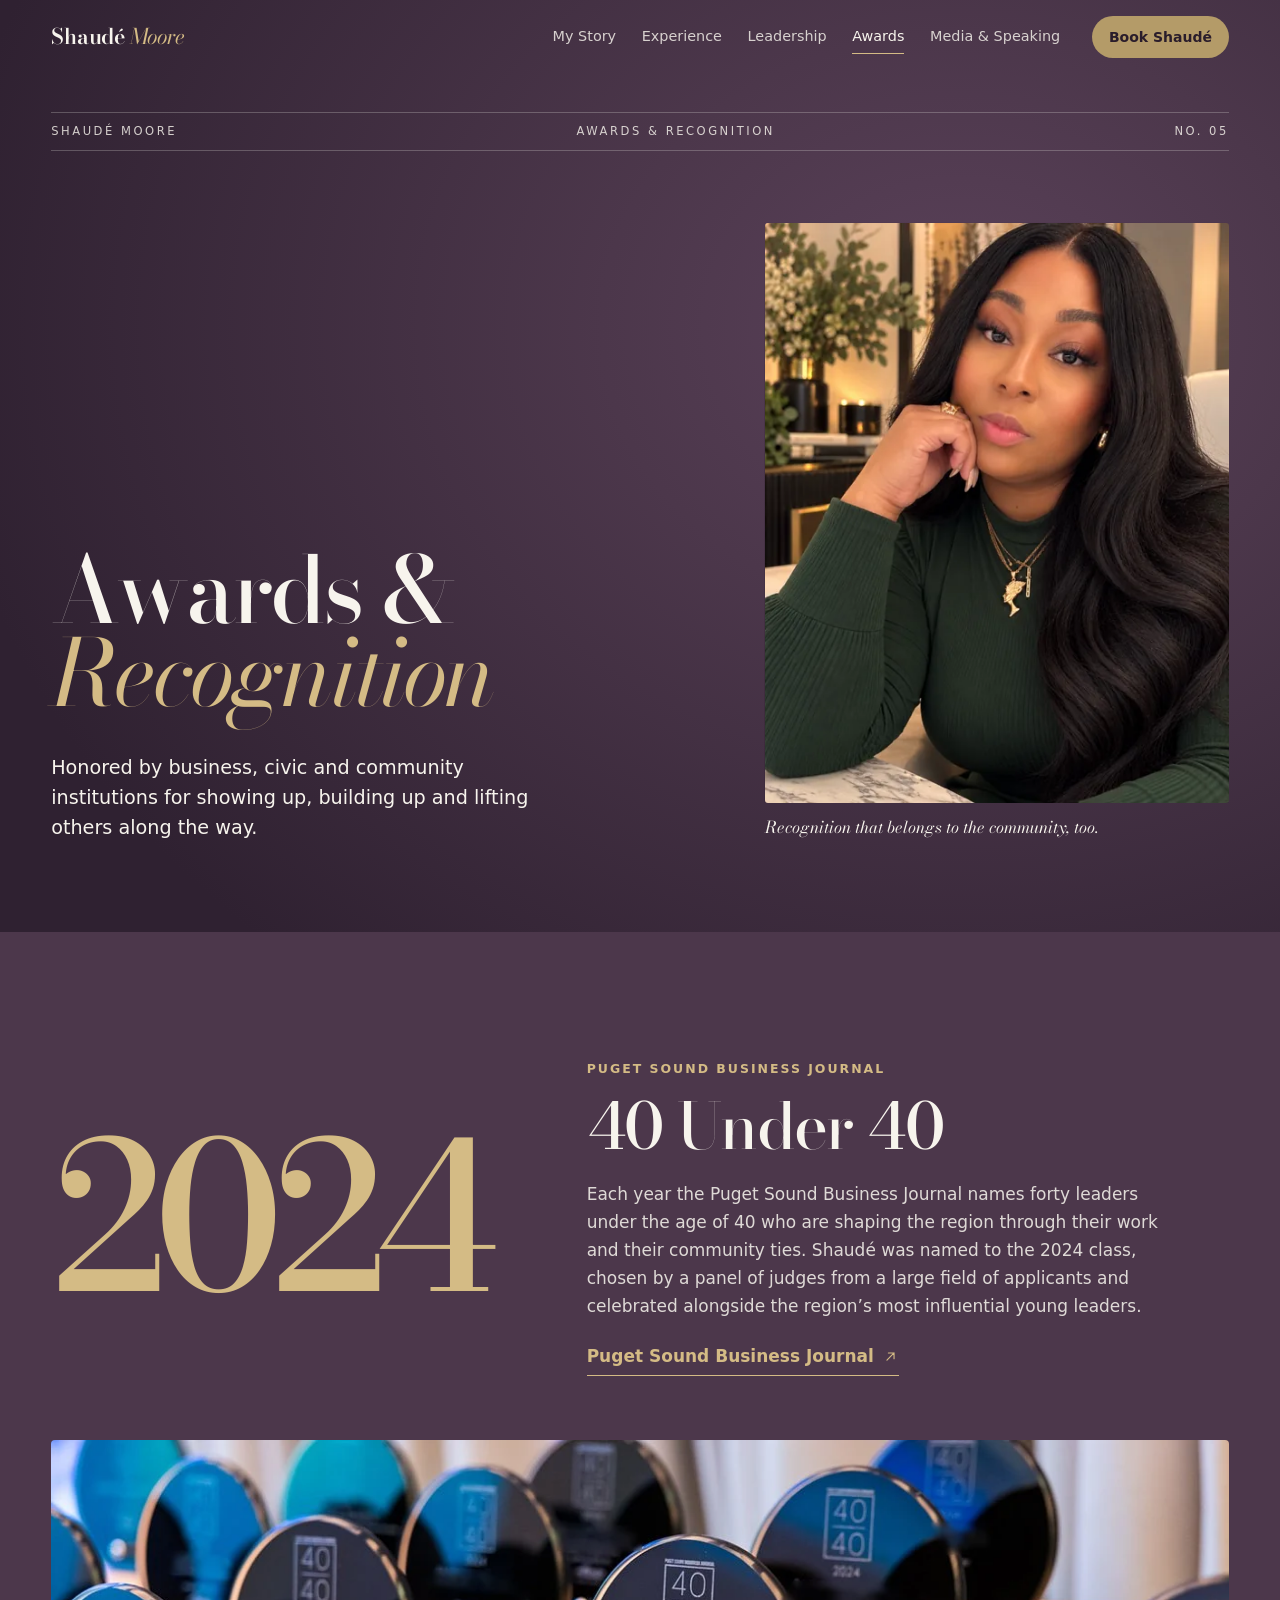
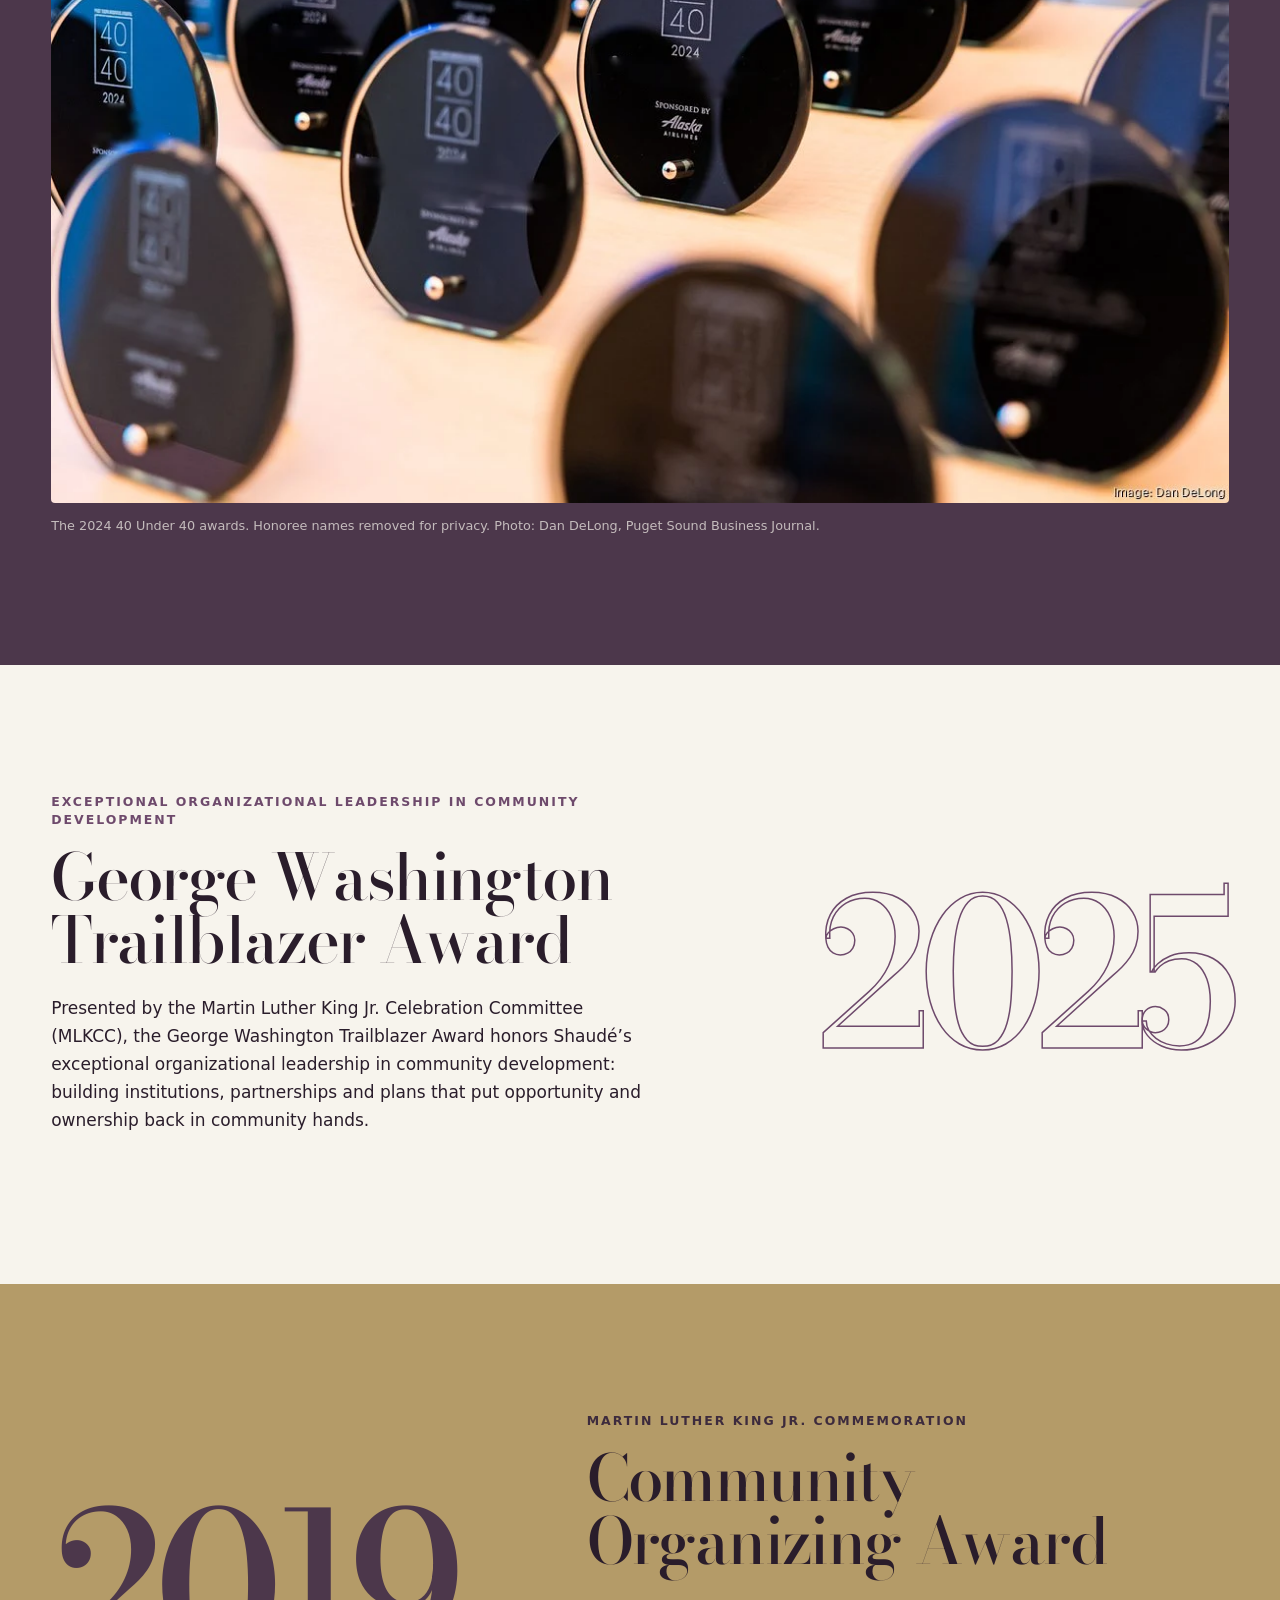
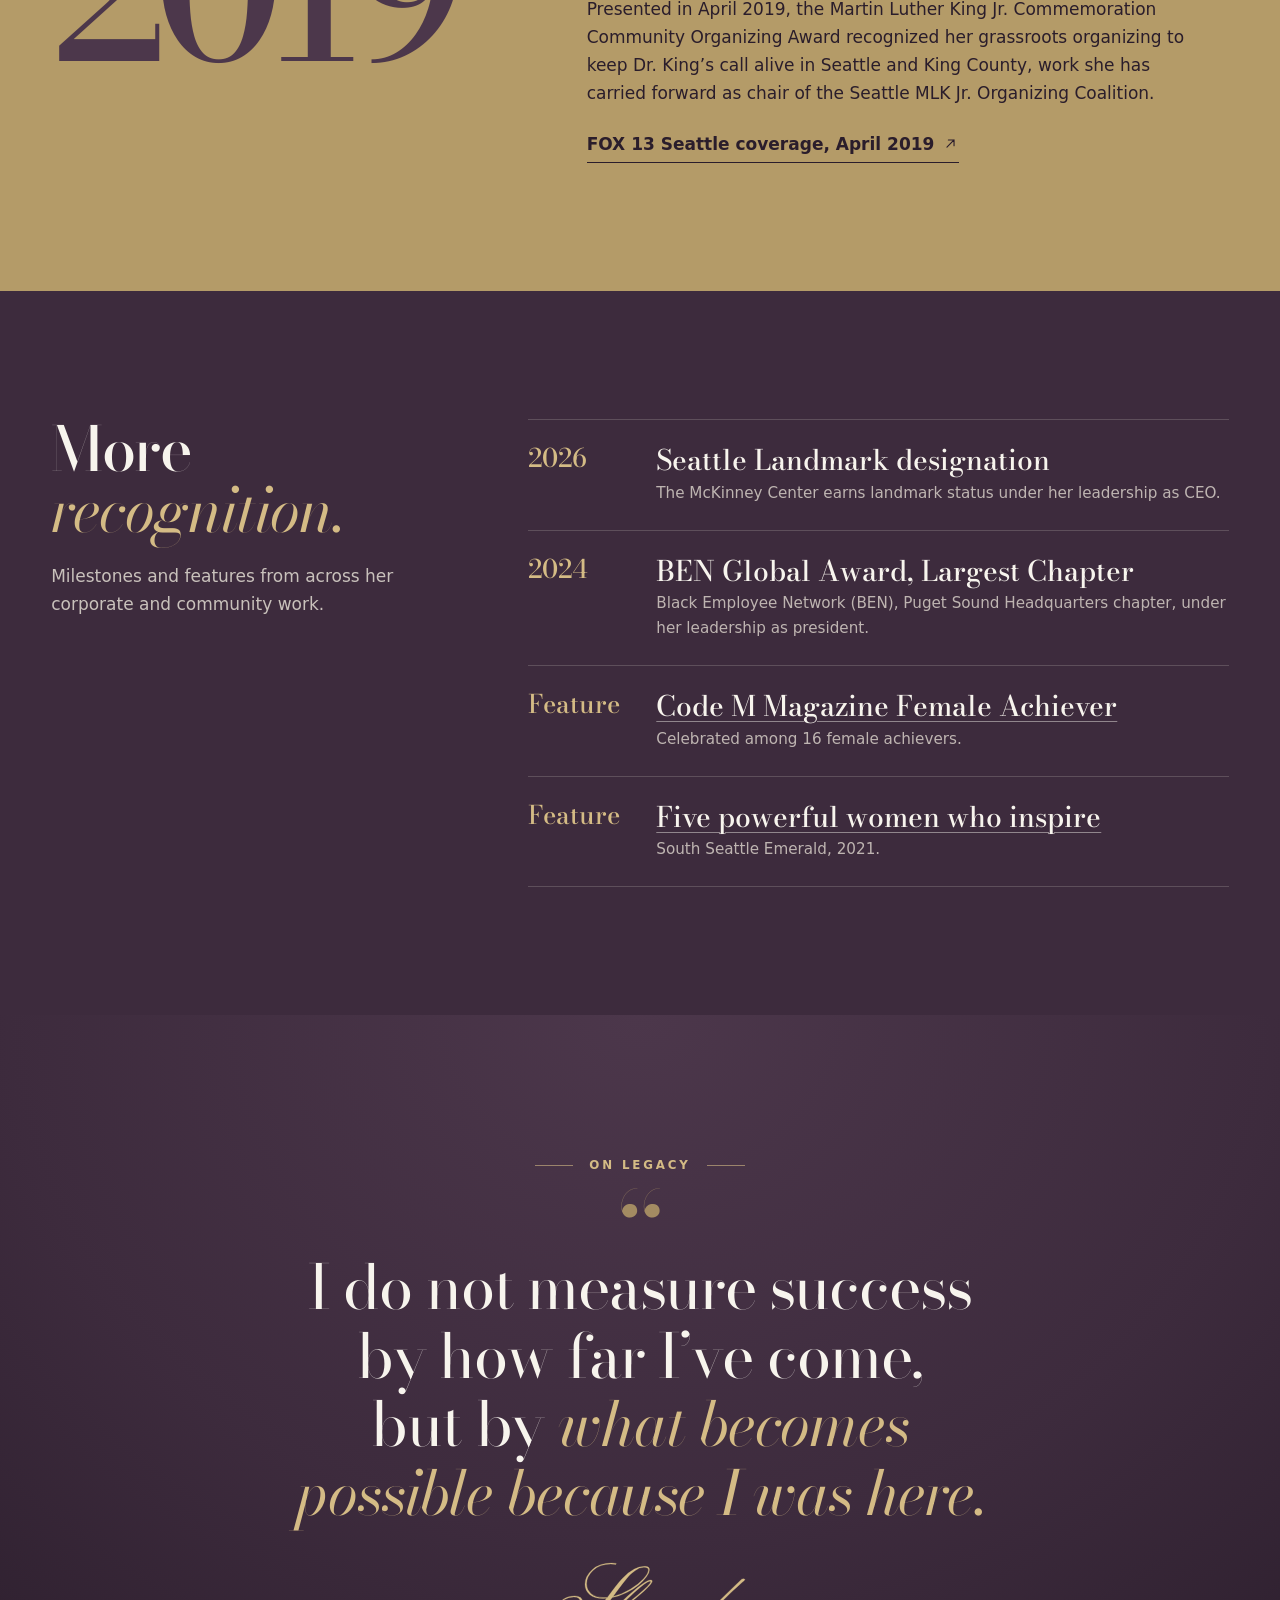
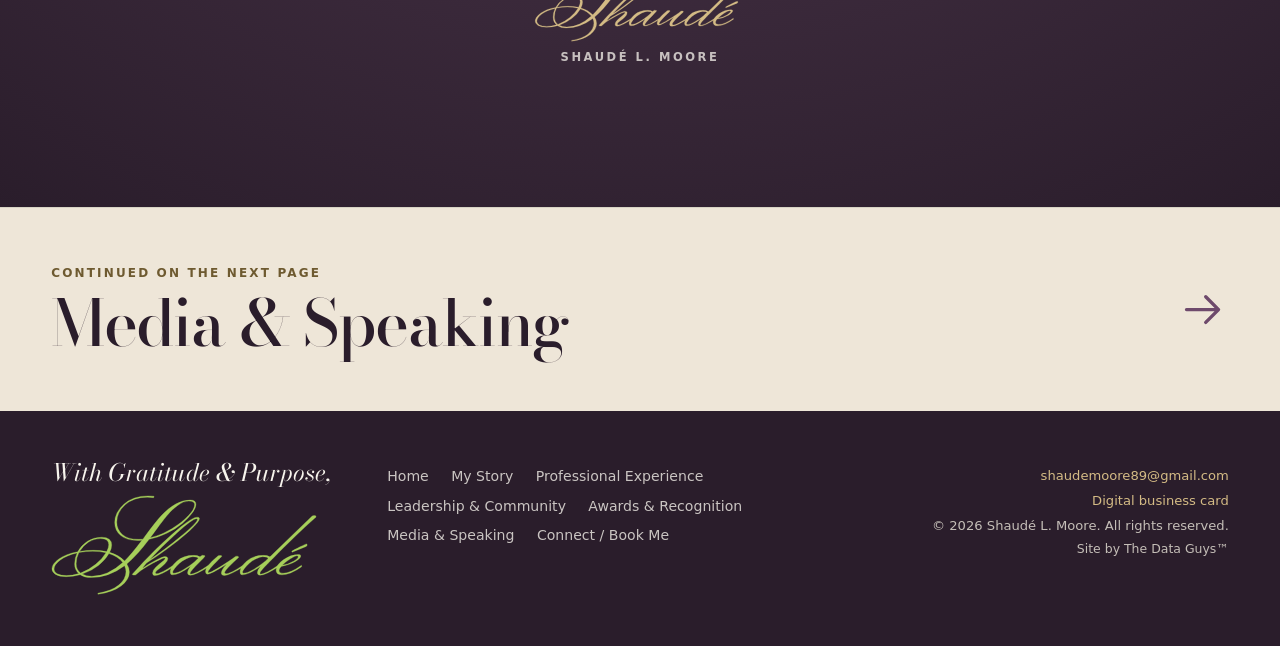
==== commit e68acb68: "Clean awards photo: remove honoree names only, keep logo/2024/Alaska sharp; add photo to Awards page" ====
--- a/awards.html
+++ b/awards.html
@@ -83,6 +83,7 @@
       <p>Each year the Puget Sound Business Journal names forty leaders under the age of 40 who are shaping the region through their work and their community ties. Shaudé was named to the 2024 class, chosen by a panel of judges from a large field of applicants and celebrated alongside the region’s most influential young leaders.</p>
       <a class="textlink" href="https://www.bizjournals.com/seattle/news/career-and-workplace/40-under-40" target="_blank" rel="noopener">Puget Sound Business Journal <svg><use href="#arr"/></svg></a>
     </div>
+    <figure class="award__ph rv"><img src="img/psbj-40u40.webp" srcset="img/psbj-40u40-800.webp 800w, img/psbj-40u40.webp 1200w" sizes="(max-width: 1000px) 92vw, 1200px" alt="Puget Sound Business Journal 2024 40 Under 40 awards on display, honoree names removed for privacy" width="1200" height="675" loading="lazy"><figcaption>The 2024 40 Under 40 awards. Honoree names removed for privacy. Photo: Dan DeLong, Puget Sound Business Journal.</figcaption></figure>
   </div>
 </section>
 
--- a/styles.css
+++ b/styles.css
@@ -856,3 +856,7 @@
   .pull__by{flex-direction:column; align-items:flex-start; gap:.1rem}
   .hq--inset{margin-left:0}
 }
+
+.award__ph{grid-column:1/-1; margin-top:clamp(1rem,3vw,2rem)}
+.award__ph img{width:100%; height:auto; border-radius:4px; display:block}
+.award__ph figcaption{margin-top:.8rem; font-size:.8rem; color:rgba(247,244,237,.7)}
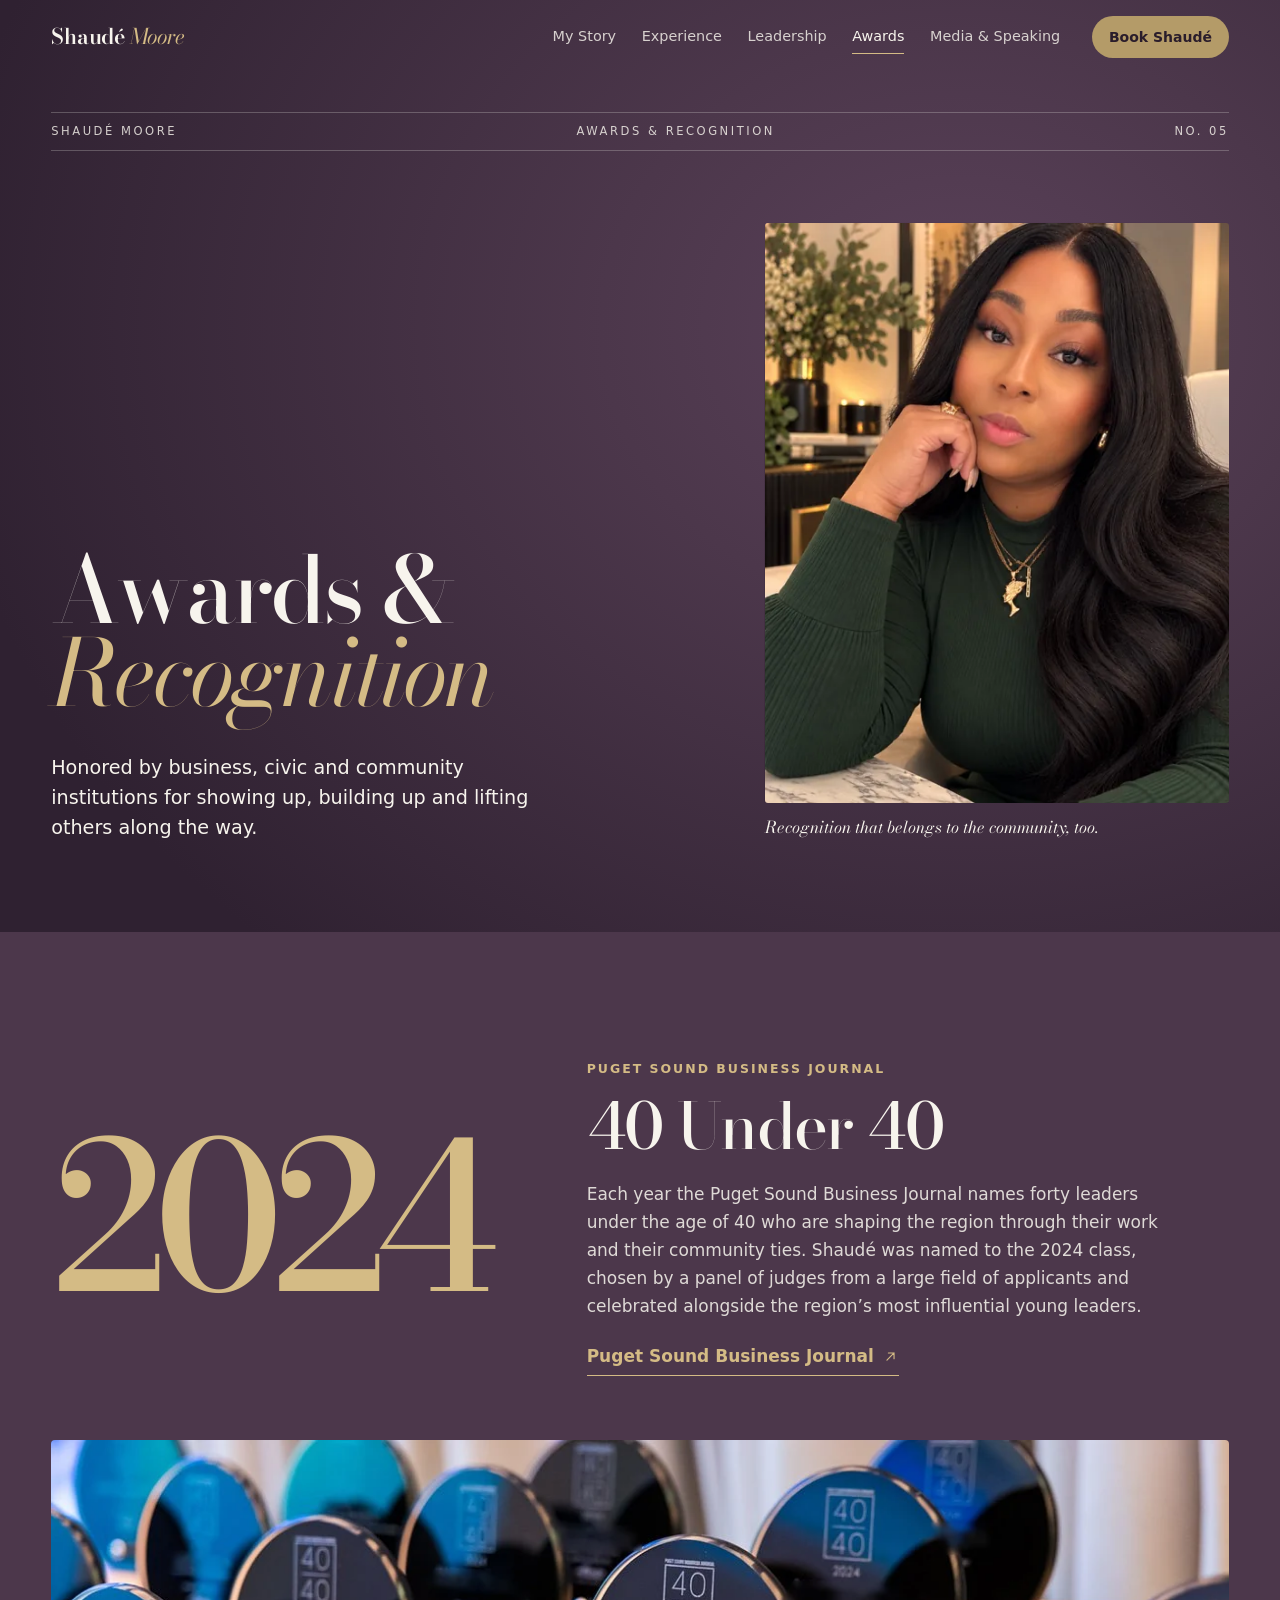
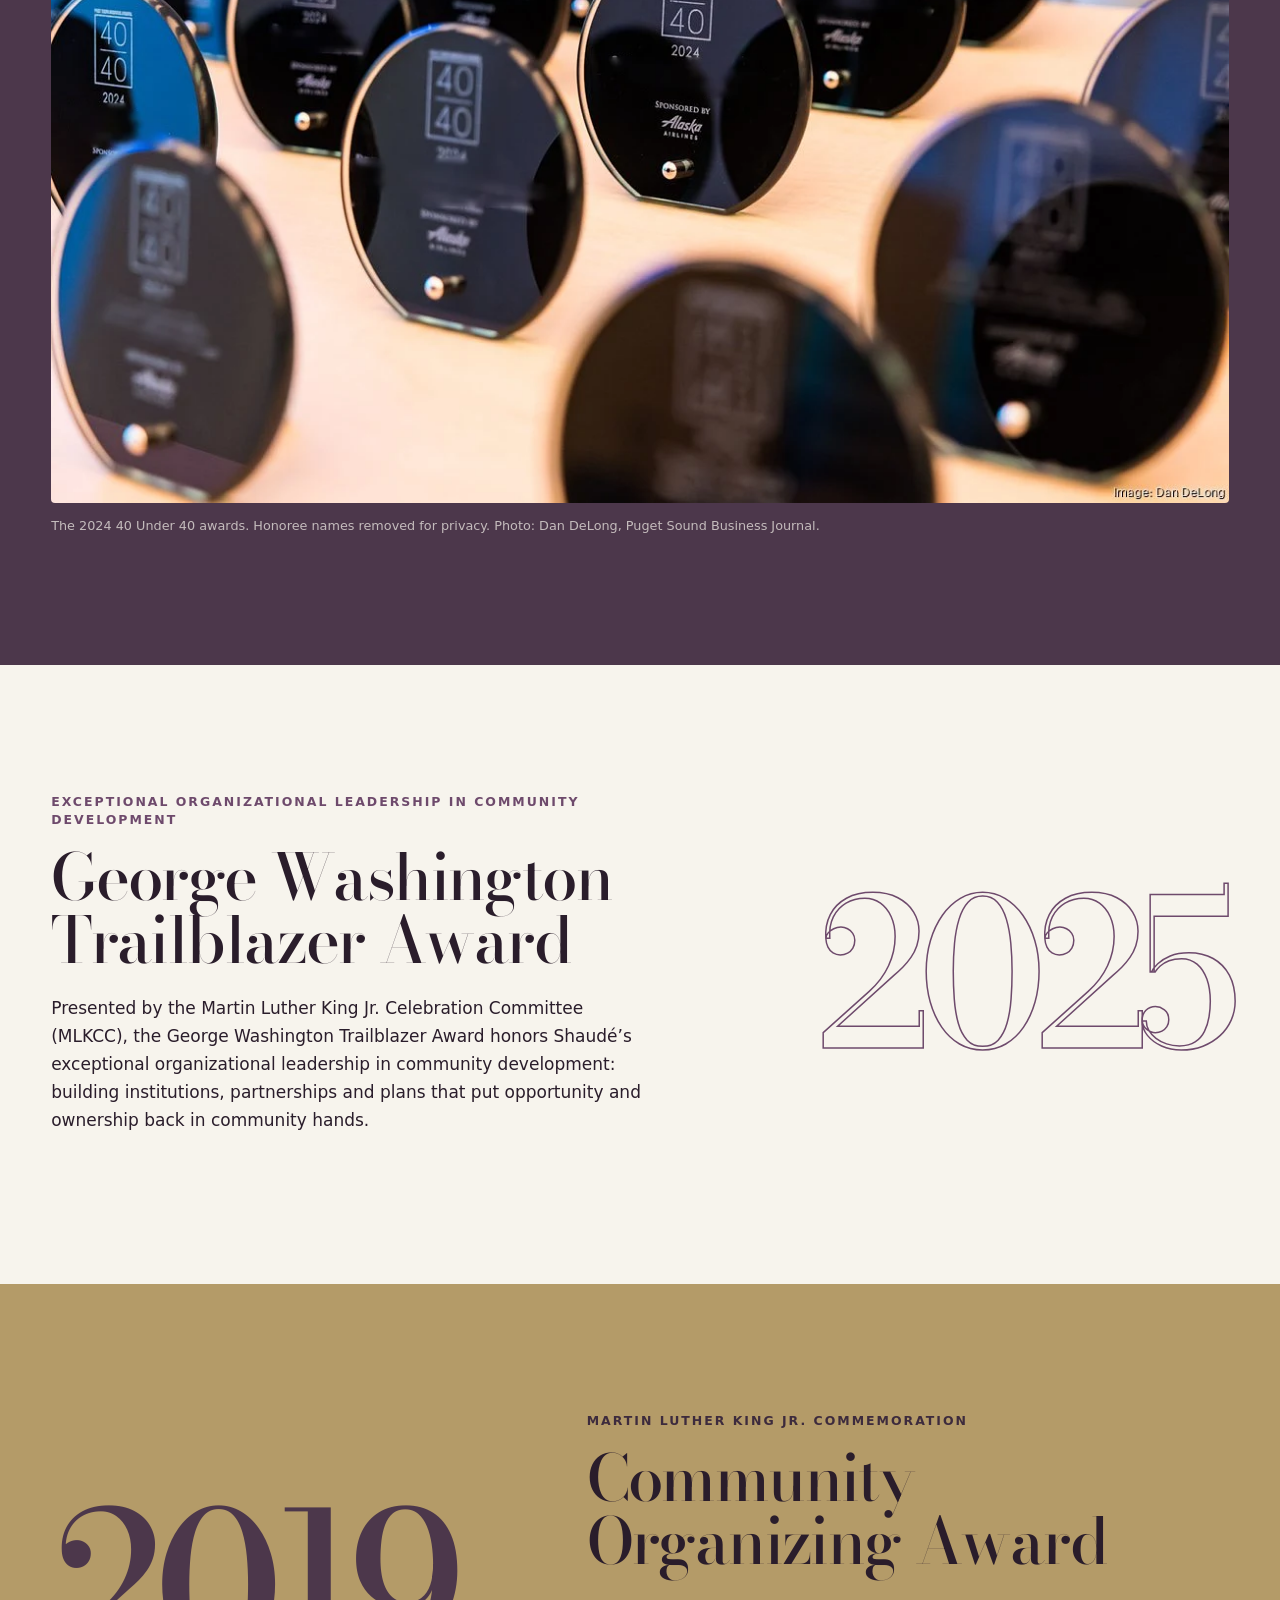
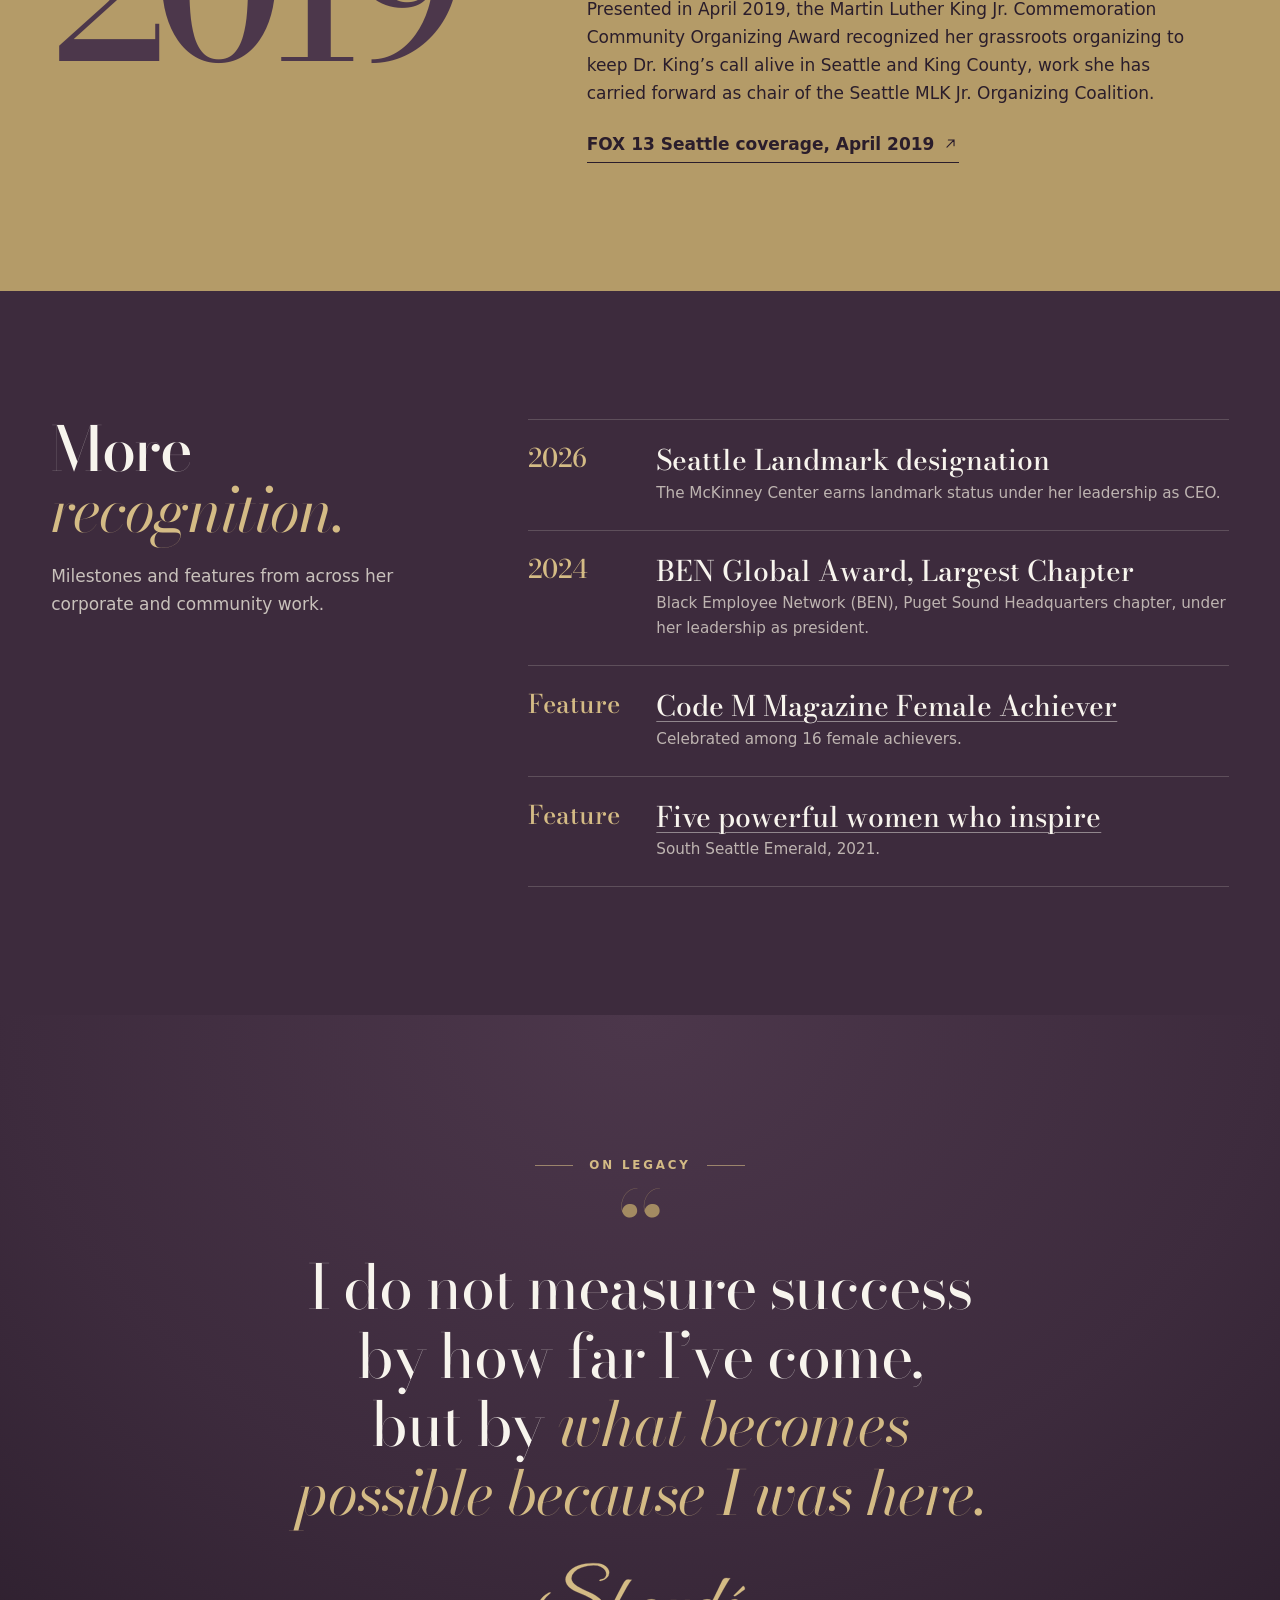
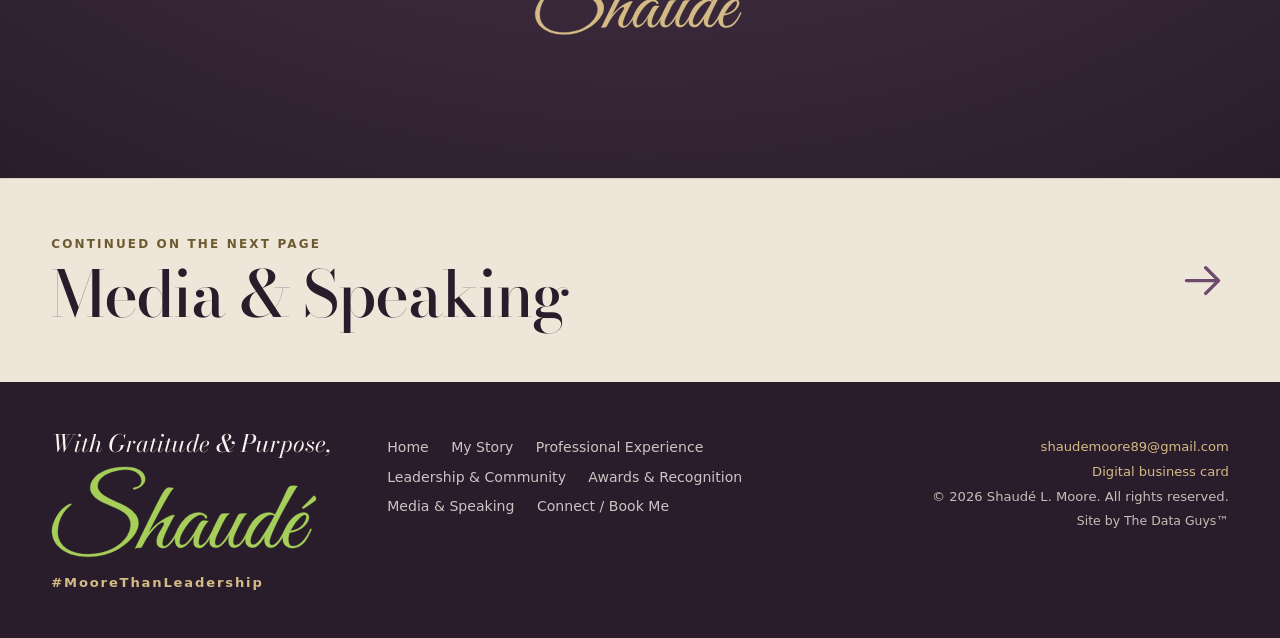
==== commit 1407702f: "Copperplate signature, Shaudé attribution, 2026 Commerce date, EDI funding, capitalized title, #Moor" ====
--- a/awards.html
+++ b/awards.html
@@ -130,7 +130,7 @@
     <figure class="epi__f">
       <p class="epi__k rv">On legacy</p>
       <blockquote class="epi__q rv"><p>I do not measure success by how far I’ve come, but by <em>what becomes possible because I was here.</em></p></blockquote>
-      <figcaption class="epi__by rv"><svg class="sig" viewBox="-40 -829 2781 1086" role="img" aria-label="Shaudé"><defs><mask id="sq-a1" maskUnits="userSpaceOnUse" x="-40" y="-829" width="2781" height="1086"><g fill="none" stroke="#fff" stroke-width="69" stroke-linecap="round" stroke-linejoin="round"><path d="M263.7 -210.3 L252.5 -211.6 L240.0 -209.1 L175.0 -190.3 L130.0 -171.6 L88.7 -147.8 L57.5 -124.1 L26.2 -90.3 L12.5 -61.6 L11.2 -35.3 L15.0 -20.3 L21.2 -10.3 L40.0 7.2 L58.7 17.2 L96.2 27.2 L132.5 30.9 L191.2 28.4 L257.5 17.2 L275.0 12.2 L281.2 7.2" pathLength="1" style="--d:0s;--t:0.139s"/><path d="M263.7 -209.1 L262.5 -200.3 L252.5 -177.8 L245.0 -152.8 L238.7 -110.3 L238.7 -84.1 L248.7 -42.8 L260.0 -22.8 L278.7 -1.6 L281.2 5.9" pathLength="1" style="--d:0.128s;--t:0.051s"/><path d="M265.0 -210.3 L273.7 -219.1" pathLength="1" style="--d:0.174s;--t:0.04s"/><path d="M275.0 -220.3 L278.7 -231.6 L308.7 -271.6 L341.2 -302.8 L381.2 -330.3 L416.2 -346.5 L446.2 -355.3 L478.7 -360.3 L522.4 -360.3 L548.7 -355.3 L564.9 -347.8 L582.4 -331.5 L589.9 -317.8 L594.9 -291.5 L593.7 -270.3 L576.2 -214.1" pathLength="1" style="--d:0.211s;--t:0.108s"/><path d="M276.2 -219.1 L290.0 -217.8 L368.7 -227.8 L453.7 -229.1 L507.5 -224.1 L557.4 -215.3 L564.9 -207.8" pathLength="1" style="--d:0.311s;--t:0.064s"/><path d="M282.5 7.2 L301.2 8.4" pathLength="1" style="--d:0.37s;--t:0.04s"/><path d="M302.5 7.2 L307.5 0.9 L347.5 -14.1 L408.7 -46.6 L470.0 -91.6 L488.7 -107.8 L531.2 -152.8 L559.9 -191.6 L564.9 -206.6" pathLength="1" style="--d:0.407s;--t:0.076s"/><path d="M302.5 9.7 L307.5 18.4 L323.7 25.9 L343.7 32.2 L372.5 37.2 L446.2 37.2 L501.2 28.4 L553.7 13.4 L614.9 -12.8 L661.2 -39.1 L742.4 -96.6" pathLength="1" style="--d:0.477s;--t:0.106s"/><path d="M470.0 214.7 L472.5 210.9 L478.7 208.4 L511.2 203.4 L569.9 188.4 L632.4 164.7 L687.4 132.2 L707.4 115.9 L737.4 84.7 L756.2 55.9 L764.9 35.9 L769.9 18.4 L773.7 -9.1 L772.4 -29.1 L767.4 -52.8 L753.7 -87.8 L744.9 -96.6" pathLength="1" style="--d:0.574s;--t:0.11s"/><path d="M566.2 -207.8 L576.2 -214.1" pathLength="1" style="--d:0.676s;--t:0.04s"/><path d="M576.2 -214.1 L583.7 -206.6 L622.4 -194.1 L673.7 -167.8 L707.4 -142.8 L743.7 -104.1" pathLength="1" style="--d:0.712s;--t:0.045s"/><path d="M939.9 -326.5 L924.9 -341.5 L849.9 -340.3 L824.9 -342.8 L788.7 -350.3 L758.7 -360.3 L732.4 -374.0 L714.9 -386.5 L697.4 -402.8 L679.9 -424.0 L661.2 -460.3 L656.2 -476.5 L651.2 -509.0 L654.9 -560.3 L661.2 -585.3 L671.2 -610.3 L683.7 -634.0 L699.9 -657.8 L743.7 -704.0 L769.9 -725.3 L793.7 -740.3 L849.9 -765.3 L901.2 -777.8 L963.7 -784.0 L1034.9 -780.3 L1042.4 -785.3" pathLength="1" style="--d:0.754s;--t:0.203s"/><path d="M743.7 -102.8 L743.7 -97.8" pathLength="1" style="--d:0.941s;--t:0.04s"/><path d="M744.9 -104.1 L762.4 -116.6 L831.2 -186.6 L873.7 -235.3 L929.9 -305.3 L938.7 -317.8 L939.9 -325.3" pathLength="1" style="--d:0.977s;--t:0.065s"/><path d="M829.9 13.4 L846.2 5.9 L911.2 -54.1" pathLength="1" style="--d:1.037s;--t:0.04s"/><path d="M912.4 -54.1 L919.9 -46.6 L936.2 -50.3 L977.4 -77.8 L1053.7 -121.6 L1126.1 -156.6 L1148.6 -162.8 L1159.9 -162.8 L1166.1 -157.8 L1169.9 -146.6 L1168.6 -137.8 L1162.4 -127.8 L1132.4 -97.8 L1076.1 -51.6 L1051.2 -26.6 L1043.7 -7.8 L1044.9 5.9 L1054.9 14.7 L1076.1 13.4 L1096.1 8.4 L1152.4 -17.8 L1209.9 -52.8 L1226.1 -56.6 L1231.1 -51.6" pathLength="1" style="--d:1.074s;--t:0.157s"/><path d="M912.4 -55.3 L914.9 -66.6 L937.4 -94.1 L961.2 -119.1 L986.2 -139.1" pathLength="1" style="--d:1.218s;--t:0.04s"/><path d="M941.2 -326.5 L946.2 -327.8 L952.4 -334.0 L973.7 -364.0 L983.7 -370.3" pathLength="1" style="--d:1.255s;--t:0.04s"/><path d="M983.7 -370.3 L986.2 -380.3 L1011.2 -415.3 L1103.6 -536.5 L1182.4 -625.3 L1237.4 -674.0 L1278.6 -702.8 L1304.9 -717.8 L1333.6 -730.3 L1354.9 -736.5 L1393.6 -742.8 L1424.9 -741.5 L1449.9 -732.8 L1459.9 -722.8 L1464.9 -706.5 L1462.4 -680.3 L1448.6 -647.8 L1429.9 -619.0 L1403.6 -586.5 L1363.6 -545.3 L1294.9 -489.0 L1206.1 -432.8 L1166.1 -411.5 L1112.4 -387.8 L1067.4 -371.5 L1008.7 -355.3 L998.7 -355.3 L983.7 -370.3" pathLength="1" style="--d:1.292s;--t:0.284s"/><path d="M987.4 -140.3 L991.2 -150.3 L1003.7 -164.1 L1117.4 -279.0 L1237.4 -391.5 L1332.4 -474.0 L1388.6 -517.8 L1436.1 -549.0 L1471.1 -564.0 L1486.1 -565.3 L1494.9 -560.3 L1496.1 -552.8 L1492.4 -537.8 L1472.4 -509.0 L1418.6 -454.0 L1352.4 -395.3 L1241.1 -304.0 L1133.6 -222.8 L1019.9 -144.1 L1006.2 -135.3 L997.4 -135.3" pathLength="1" style="--d:1.553s;--t:0.294s"/><path d="M987.4 -139.1 L991.2 -135.3 L996.2 -136.6" pathLength="1" style="--d:1.824s;--t:0.04s"/><path d="M998.7 -139.1 L999.9 -140.3 L999.9 -137.8" pathLength="1" style="--d:1.86s;--t:0.04s"/><path d="M1231.1 -51.6 L1222.4 -22.8 L1223.6 -1.6 L1224.9 2.2 L1232.4 8.4 L1248.6 8.4 L1278.6 2.2 L1309.9 -10.3 L1363.6 -40.3 L1411.1 -72.8 L1423.6 -75.3 L1431.1 -67.8" pathLength="1" style="--d:1.897s;--t:0.063s"/><path d="M1231.1 -51.6 L1246.1 -65.3 L1259.9 -82.8 L1303.6 -124.1 L1341.1 -147.8 L1379.9 -164.1 L1422.4 -174.1 L1469.9 -174.1 L1487.4 -170.3 L1498.6 -165.3 L1512.4 -150.3" pathLength="1" style="--d:1.955s;--t:0.073s"/><path d="M1432.4 -66.6 L1428.6 -55.3 L1409.9 -30.3 L1399.9 -9.1 L1399.9 -0.3 L1403.6 9.7 L1412.4 15.9 L1441.1 12.2 L1483.6 -4.1 L1522.4 -24.1 L1574.9 -56.6 L1587.4 -59.1 L1593.6 -52.8" pathLength="1" style="--d:2.022s;--t:0.065s"/><path d="M1433.6 -67.8 L1508.6 -139.1 L1512.4 -149.1" pathLength="1" style="--d:2.082s;--t:0.04s"/><path d="M1513.6 -150.3 L1527.4 -155.3 L1542.4 -170.3 L1558.6 -175.3" pathLength="1" style="--d:2.119s;--t:0.04s"/><path d="M1593.6 -51.6 L1591.1 -39.1 L1583.6 -25.3 L1583.6 -9.1 L1587.4 -0.3 L1591.1 2.2 L1606.1 0.9 L1622.4 -4.1 L1656.1 -20.3 L1712.3 -52.8 L1772.3 -91.6 L1782.3 -95.3 L1786.1 -94.1" pathLength="1" style="--d:2.156s;--t:0.061s"/><path d="M1594.9 -52.8 L1688.6 -147.8 L1713.6 -169.1 L1734.8 -175.3" pathLength="1" style="--d:2.212s;--t:0.041s"/><path d="M1798.6 -87.8 L1793.6 -74.1 L1764.8 -41.6 L1752.3 -21.6 L1749.8 -0.3 L1753.6 9.7 L1762.3 14.7 L1791.1 12.2 L1818.6 3.4 L1867.3 -20.3 L1926.1 -55.3 L1941.1 -57.8 L1946.1 -52.8" pathLength="1" style="--d:2.251s;--t:0.072s"/><path d="M1782.3 -90.3 L1781.1 -89.1 L1783.6 -89.1" pathLength="1" style="--d:2.316s;--t:0.04s"/><path d="M1787.3 -92.8 L1792.3 -94.1 L1798.6 -87.8" pathLength="1" style="--d:2.353s;--t:0.04s"/><path d="M1798.6 -87.8 L1887.3 -161.6 L1897.3 -164.1" pathLength="1" style="--d:2.39s;--t:0.04s"/><path d="M1946.1 -52.8 L1936.1 -21.6 L1937.3 -1.6 L1946.1 8.4 L1963.6 8.4 L1999.8 -0.3 L2043.6 -20.3 L2073.6 -37.8 L2124.8 -72.8 L2138.6 -75.3 L2146.1 -67.8" pathLength="1" style="--d:2.427s;--t:0.064s"/><path d="M1946.1 -52.8 L1996.1 -105.3 L2022.3 -127.8 L2046.1 -142.8 L2093.6 -164.1 L2137.3 -174.1 L2183.6 -174.1 L2202.3 -170.3 L2212.3 -165.3 L2226.0 -150.3" pathLength="1" style="--d:2.486s;--t:0.072s"/><path d="M2146.1 -67.8 L2142.3 -55.3 L2124.8 -32.8 L2114.8 -14.1 L2114.8 0.9 L2122.3 14.7 L2144.8 14.7 L2183.6 2.2 L2229.8 -20.3 L2286.0 -55.3 L2302.3 -57.8 L2307.3 -52.8" pathLength="1" style="--d:2.552s;--t:0.065s"/><path d="M2146.1 -67.8 L2218.5 -134.1 L2226.0 -150.3" pathLength="1" style="--d:2.612s;--t:0.04s"/><path d="M2226.0 -150.3 L2243.5 -157.8 L2353.5 -267.8 L2636.0 -539.0 L2674.8 -574.0 L2688.5 -577.8" pathLength="1" style="--d:2.649s;--t:0.139s"/><path d="M2307.3 -51.6 L2308.5 -19.1 L2313.5 -6.6 L2318.5 -1.6 L2331.0 5.9 L2341.0 8.4 L2374.8 8.4 L2412.3 0.9 L2466.0 -20.3 L2536.0 -61.6 L2547.3 -70.3 L2551.0 -79.1" pathLength="1" style="--d:2.777s;--t:0.069s"/><path d="M2308.5 -52.8 L2327.3 -77.8 L2339.8 -86.6" pathLength="1" style="--d:2.84s;--t:0.04s"/><path d="M2341.0 -87.8 L2343.5 -95.3 L2377.3 -125.3 L2412.3 -149.1 L2437.3 -162.8 L2468.5 -176.6 L2489.8 -182.8 L2517.3 -184.1 L2527.3 -179.1 L2527.3 -165.3 L2519.8 -150.3 L2503.5 -135.3 L2484.8 -122.8 L2449.8 -104.1 L2406.0 -87.8 L2359.8 -76.6 L2351.0 -76.6 L2341.0 -86.6" pathLength="1" style="--d:2.877s;--t:0.099s"/><path d="M2458.5 -221.6 L2599.8 -287.8" pathLength="1" style="--d:2.968s;--t:0.04s"/></g></mask></defs><path class="sig__ink" d="M498 -353Q429 -353 372.5 -316.0Q316 -279 282 -221Q351 -233 424.5 -233.0Q498 -233 560 -220Q581 -260 581 -290Q581 -353 498 -353ZM275 5Q232 -32 232.0 -93.0Q232 -154 258 -206Q151 -182 86.5 -134.0Q22 -86 22 -41Q22 -11 54.5 7.5Q87 26 148.5 26.0Q210 26 275 5ZM409 33Q572 33 724 -107Q679 -168 583 -199Q547 -135 475.0 -77.5Q403 -20 310 10Q349 33 409 33ZM276 -210Q248 -156 248.0 -96.0Q248 -36 293 0Q377 -31 447.0 -89.0Q517 -147 553 -208Q488 -223 417.0 -223.0Q346 -223 276 -210ZM1286 -692Q1255 -668 1232.5 -648.0Q1210 -628 1175.0 -585.0Q1140 -542 1121.5 -518.0Q1103 -494 1062.5 -438.5Q1022 -383 1005 -360Q1117 -386 1225.5 -452.5Q1334 -519 1396.5 -587.5Q1459 -656 1459 -699Q1459 -736 1401.0 -736.0Q1343 -736 1286 -692ZM884 -345Q914 -345 930 -347Q1058 -522 1117 -585Q1266 -747 1413 -747Q1473 -747 1473 -702Q1473 -666 1434.5 -613.5Q1396 -561 1333.5 -508.0Q1271 -455 1179.5 -409.5Q1088 -364 994 -345Q871 -180 766 -94Q792 -54 792 -11Q792 66 710.5 129.5Q629 193 470 217V206Q609 184 683.0 122.5Q757 61 757 -14Q757 -45 743 -76Q581 46 399 46Q331 46 289 17Q214 37 145.0 37.0Q76 37 38.0 14.5Q0 -8 0 -43Q0 -93 70.5 -144.0Q141 -195 264 -218Q299 -283 363.5 -325.0Q428 -367 510 -367Q561 -367 586.0 -345.5Q611 -324 611.0 -288.0Q611 -252 590 -212Q685 -185 743 -124Q816 -196 920 -335Q892 -333 876 -333Q761 -333 701.5 -385.5Q642 -438 642 -517Q642 -620 735.5 -704.5Q829 -789 982 -789Q1016 -789 1045 -785L1040 -771Q1002 -776 975 -776Q834 -776 748.5 -697.5Q663 -619 663 -522Q663 -446 719.5 -395.5Q776 -345 884 -345ZM1488 -549Q1488 -556 1478 -556Q1438 -556 1280.5 -413.0Q1123 -270 998 -136Q1142 -229 1315.0 -373.0Q1488 -517 1488 -549ZM1058 -6Q1058 7 1071.5 7.0Q1085 7 1112.0 -5.0Q1139 -17 1160.0 -29.5Q1181 -42 1210.5 -60.5Q1240 -79 1242 -80L1244 -65Q1109 25 1055 25Q1029 25 1029.0 -1.0Q1029 -27 1061.5 -58.5Q1094 -90 1126.5 -115.0Q1159 -140 1159 -151Q1159 -155 1152 -155Q1129 -155 1027.0 -97.5Q925 -40 894 -13L858 17Q854 21 838.0 21.0Q822 21 822 15Q822 12 826 7Q931 -111 1061.0 -240.0Q1191 -369 1315.5 -470.5Q1440 -572 1485 -572Q1509 -572 1509 -557Q1509 -525 1408.5 -433.5Q1308 -342 1183.0 -250.0Q1058 -158 968 -104Q933 -64 928 -53Q932 -53 934 -54Q998 -99 1067.0 -134.0Q1136 -169 1154.0 -169.0Q1172 -169 1178.5 -162.0Q1185 -155 1185 -147Q1185 -123 1153.5 -93.0Q1122 -63 1090.0 -39.0Q1058 -15 1058 -6ZM1246 2Q1284 2 1347.5 -36.5Q1411 -75 1453.5 -111.0Q1496 -147 1496.0 -153.0Q1496 -159 1481.5 -163.0Q1467 -167 1442.0 -167.0Q1417 -167 1376.0 -147.5Q1335 -128 1305.0 -101.0Q1275 -74 1255.0 -48.0Q1235 -22 1235.0 -10.0Q1235 2 1246 2ZM1514 -166Q1534 -182 1536 -182Q1563 -179 1564.0 -177.5Q1565 -176 1565.0 -174.0Q1565 -172 1557.0 -161.5Q1549 -151 1510 -112Q1413 -17 1413 3Q1413 11 1420 11Q1468 11 1600 -80L1602 -65Q1469 22 1414 22Q1387 22 1387.0 -3.5Q1387 -29 1418 -70Q1300 17 1234 18Q1210 18 1210 -11Q1210 -63 1276.5 -122.0Q1343 -181 1452 -181Q1488 -181 1514 -166ZM1700 -177Q1705 -181 1727 -179Q1738 -177 1738.0 -174.5Q1738 -172 1733.0 -166.0Q1728 -160 1685 -118Q1596 -31 1596 -9Q1596 -4 1602 -4Q1636 -4 1849 -148L1876 -170Q1881 -174 1895.0 -173.0Q1909 -172 1909 -163Q1909 -159 1906 -156Q1766 -30 1766 -4Q1766 7 1782.0 7.0Q1798 7 1825.0 -5.0Q1852 -17 1873.0 -29.5Q1894 -42 1923.5 -60.5Q1953 -79 1955 -80L1957 -65Q1911 -35 1852.0 -5.0Q1793 25 1762.5 25.0Q1732 25 1732 0Q1732 -35 1786 -91Q1629 11 1592 11Q1570 11 1570 -15Q1570 -70 1700 -177ZM1960 2Q1995 2 2057.0 -34.5Q2119 -71 2164.5 -108.5Q2210 -146 2210.0 -152.5Q2210 -159 2195.5 -163.0Q2181 -167 2156.0 -167.0Q2131 -167 2090.0 -147.5Q2049 -128 2019.0 -101.0Q1989 -74 1969.0 -48.0Q1949 -22 1949.0 -10.0Q1949 2 1960 2ZM2134 11Q2182 11 2314 -80L2316 -65Q2183 22 2128 22Q2101 22 2101 -3Q2101 -30 2133 -70Q2015 17 1948 18Q1924 18 1924 -11Q1924 -63 1990.5 -122.0Q2057 -181 2166 -181Q2203 -181 2229 -166Q2234 -170 2241 -177L2659 -582Q2665 -588 2683.0 -588.0Q2701 -588 2701 -577Q2701 -573 2696.5 -568.5Q2692 -564 2667.0 -542.0Q2642 -520 2618.5 -498.5Q2595 -477 2553.0 -438.0Q2511 -399 2470.0 -359.0Q2429 -319 2373.0 -263.5Q2317 -208 2284.5 -174.5Q2252 -141 2230.5 -120.0Q2209 -99 2194.0 -83.5Q2179 -68 2162.0 -50.0Q2145 -32 2136.0 -18.5Q2127 -5 2127.0 3.0Q2127 11 2134 11ZM2594 -270 2456 -213 2452 -223Q2477 -238 2536.5 -268.0Q2596 -298 2603.0 -298.0Q2610 -298 2610.0 -286.5Q2610 -275 2594 -270ZM2519 -168Q2519 -176 2503.0 -176.0Q2487 -176 2438.0 -145.5Q2389 -115 2355 -80Q2422 -91 2470.5 -120.5Q2519 -150 2519 -168ZM2323 -27Q2323 2 2363 2Q2439 2 2552 -80L2554 -65Q2436 18 2352 18Q2292 18 2292.0 -32.0Q2292 -82 2366.5 -136.0Q2441 -190 2520 -190Q2545 -190 2545 -175Q2545 -151 2489.5 -117.5Q2434 -84 2344 -68Q2323 -44 2323 -27Z" mask="url(#sq-a1)"/></svg><span class="epi__n">Shaudé L. Moore</span></figcaption>
+      <figcaption class="epi__by rv"><svg class="sig" viewBox="7 -858 2753 990" role="img" aria-label="Shaudé"><defs><mask id="sq-a1" maskUnits="userSpaceOnUse" x="7" y="-858" width="2753" height="990"><g fill="none" stroke="#fff" stroke-width="103" stroke-linecap="round" stroke-linejoin="round"><path d="M240.4 -443.1 L219.2 -431.8 L190.5 -410.6 L155.5 -374.3 L123.0 -328.1 L104.2 -290.6 L93.0 -260.6 L79.2 -205.6 L76.7 -156.9 L81.7 -115.6 L86.7 -96.9 L96.7 -70.6 L108.0 -50.6 L129.2 -23.1 L149.2 -3.2 L186.7 24.3 L229.2 45.6 L282.9 63.1 L351.7 75.6 L425.4 78.1 L485.4 74.3 L554.1 61.8 L625.4 40.6 L692.9 9.3 L747.9 -26.9 L796.6 -69.4 L830.3 -109.4 L859.1 -156.9 L872.8 -195.6 L880.3 -241.9 L880.3 -256.9 L872.8 -290.6 L861.6 -315.6 L845.3 -339.3 L820.3 -364.3 L785.3 -389.3 L754.1 -406.8 L622.9 -465.6 L562.9 -495.6 L524.1 -521.8 L505.4 -539.3 L492.9 -554.3 L481.6 -574.3 L476.7 -588.0 L472.9 -609.3 L480.4 -651.8 L489.1 -676.8 L505.4 -701.8 L537.9 -733.0 L571.6 -755.5 L622.9 -778.0 L681.6 -794.3 L750.4 -804.3 L826.6 -804.3 L859.1 -799.3 L894.1 -788.0 L931.6 -765.5 L955.3 -739.3 L965.3 -720.5 L970.3 -703.0 L970.3 -688.0 L965.3 -661.8 L950.3 -635.5 L927.8 -616.8 L915.3 -610.5 L875.3 -598.0" pathLength="1" style="--d:0s;--t:0.799s"/><path d="M889.1 4.3 L910.3 -10.6 L925.3 -18.1 L931.6 -24.4 L966.6 -93.1 L996.6 -145.6" pathLength="1" style="--d:0.735s;--t:0.054s"/><path d="M997.8 -145.6 L1002.8 -140.6 L1014.1 -141.9" pathLength="1" style="--d:0.785s;--t:0.04s"/><path d="M997.8 -146.9 L1002.8 -173.1 L1035.3 -239.4 L1122.8 -410.6 L1192.8 -538.1 L1219.0 -576.8 L1231.5 -589.3 L1275.3 -605.5" pathLength="1" style="--d:0.822s;--t:0.157s"/><path d="M1015.3 -143.1 L1020.3 -149.4" pathLength="1" style="--d:0.966s;--t:0.04s"/><path d="M1016.6 -141.9 L1027.8 -145.6 L1064.0 -189.4 L1100.3 -225.6 L1145.3 -260.6 L1157.8 -266.9 L1191.5 -274.4 L1201.5 -273.1 L1209.0 -265.6" pathLength="1" style="--d:1.003s;--t:0.07s"/><path d="M1020.3 -150.6 L1021.6 -151.9 L1021.6 -149.4" pathLength="1" style="--d:1.068s;--t:0.04s"/><path d="M1209.0 -265.6 L1199.0 -218.1 L1155.3 -133.1 L1140.3 -91.9 L1136.5 -61.9 L1141.5 -39.4 L1150.3 -19.4 L1156.5 -13.1 L1166.5 -8.1 L1184.0 -8.1 L1205.3 -14.4 L1220.3 -24.4 L1246.5 -50.6 L1286.5 -106.9 L1305.3 -115.6 L1312.8 -115.6 L1315.3 -113.1" pathLength="1" style="--d:1.104s;--t:0.137s"/><path d="M1209.0 -265.6 L1260.3 -315.6 L1274.0 -325.6 L1286.5 -330.6" pathLength="1" style="--d:1.23s;--t:0.04s"/><path d="M1315.3 -111.9 L1314.0 -84.4 L1321.5 -38.1 L1325.3 -29.4 L1332.8 -20.6 L1345.2 -14.4 L1354.0 -14.4 L1380.2 -20.6 L1410.2 -40.6 L1445.2 -78.1 L1481.5 -130.6 L1499.0 -138.1 L1506.5 -138.1 L1512.7 -131.9" pathLength="1" style="--d:1.267s;--t:0.095s"/><path d="M1316.5 -113.1 L1335.3 -160.6 L1354.0 -196.9 L1374.0 -228.1 L1404.0 -266.9 L1434.0 -296.8 L1466.5 -321.8 L1507.7 -341.8 L1524.0 -345.6 L1545.2 -345.6 L1564.0 -343.1 L1581.5 -336.8 L1600.2 -320.6 L1605.2 -311.8 L1604.0 -308.1" pathLength="1" style="--d:1.354s;--t:0.12s"/><path d="M1512.7 -131.9 L1505.2 -69.4 L1506.5 -53.1 L1511.5 -31.9 L1517.7 -21.9 L1525.2 -15.6 L1535.2 -11.9 L1565.2 -16.9 L1581.5 -26.9 L1607.7 -54.4 L1640.2 -104.4 L1653.9 -110.6" pathLength="1" style="--d:1.465s;--t:0.084s"/><path d="M1512.7 -131.9 L1542.7 -196.9 L1571.5 -244.4 L1587.7 -259.4 L1628.9 -271.9" pathLength="1" style="--d:1.543s;--t:0.055s"/><path d="M1648.9 -103.1 L1647.7 -101.9 L1650.2 -101.9" pathLength="1" style="--d:1.593s;--t:0.04s"/><path d="M1650.2 -103.1 L1655.2 -109.4" pathLength="1" style="--d:1.63s;--t:0.04s"/><path d="M1656.4 -110.6 L1662.7 -113.1 L1672.7 -111.9" pathLength="1" style="--d:1.667s;--t:0.04s"/><path d="M1673.9 -110.6 L1670.2 -61.9 L1677.7 -34.4 L1690.2 -18.1 L1701.4 -13.1 L1713.9 -13.1 L1736.4 -18.1 L1762.7 -35.6 L1792.7 -68.1 L1833.9 -129.4" pathLength="1" style="--d:1.704s;--t:0.084s"/><path d="M1673.9 -111.9 L1706.4 -183.1 L1772.7 -313.1 L1790.2 -329.3 L1841.4 -345.6" pathLength="1" style="--d:1.781s;--t:0.086s"/><path d="M1835.2 -130.6 L1836.4 -133.1 L1855.2 -141.9 L1862.7 -141.9 L1865.2 -139.4" pathLength="1" style="--d:1.861s;--t:0.04s"/><path d="M1835.2 -129.4 L1841.4 -124.4 L1861.4 -124.4" pathLength="1" style="--d:1.898s;--t:0.04s"/><path d="M1862.7 -123.1 L1856.4 -74.4 L1861.4 -41.9 L1866.4 -30.6 L1875.2 -20.6 L1890.2 -14.4 L1915.1 -16.9 L1941.4 -29.4 L1971.4 -60.6 L1998.9 -103.1 L2017.6 -111.9 L2025.1 -111.9 L2028.9 -108.1" pathLength="1" style="--d:1.934s;--t:0.087s"/><path d="M1862.7 -124.4 L1865.2 -139.4" pathLength="1" style="--d:2.015s;--t:0.04s"/><path d="M1865.2 -139.4 L1948.9 -306.8 L1968.9 -328.1 L2017.6 -345.6" pathLength="1" style="--d:2.051s;--t:0.077s"/><path d="M2030.1 -106.9 L2028.9 -88.1 L2031.4 -65.6 L2035.1 -49.4 L2042.6 -33.1 L2052.6 -23.1 L2060.1 -19.4 L2086.4 -18.1 L2100.1 -20.6 L2112.6 -26.9 L2133.9 -43.1 L2155.1 -66.9 L2192.6 -120.6 L2218.8 -131.9 L2225.1 -131.9 L2227.6 -129.4" pathLength="1" style="--d:2.122s;--t:0.09s"/><path d="M2030.1 -108.1 L2051.4 -165.6 L2068.9 -199.4 L2091.4 -234.4 L2121.4 -271.9 L2145.1 -295.6 L2176.4 -320.6 L2205.1 -336.8 L2226.3 -344.3 L2255.1 -345.6 L2273.8 -343.1 L2303.8 -331.8 L2318.8 -316.8" pathLength="1" style="--d:2.205s;--t:0.12s"/><path d="M2227.6 -128.1 L2223.8 -71.9 L2230.1 -40.6 L2240.1 -23.1 L2252.6 -15.6 L2258.8 -14.4 L2283.8 -16.9 L2302.6 -24.4 L2338.8 -59.4 L2357.6 -85.6 L2375.1 -115.6 L2398.8 -126.9 L2405.1 -126.9 L2410.1 -121.9" pathLength="1" style="--d:2.315s;--t:0.095s"/><path d="M2228.8 -129.4 L2261.3 -196.9 L2316.3 -301.8 L2318.8 -315.6" pathLength="1" style="--d:2.402s;--t:0.059s"/><path d="M2320.1 -316.8 L2326.3 -321.8 L2452.6 -566.8 L2468.8 -591.8 L2486.3 -608.0 L2531.3 -625.5" pathLength="1" style="--d:2.457s;--t:0.11s"/><path d="M2411.3 -120.6 L2411.3 -93.1 L2415.1 -68.1 L2422.6 -43.1 L2435.1 -25.6 L2446.3 -15.6 L2465.1 -8.1 L2490.0 -6.9 L2515.0 -10.6 L2536.3 -18.1 L2561.3 -33.1 L2573.8 -43.1 L2601.3 -71.9 L2636.3 -124.4 L2665.0 -181.9 L2665.0 -188.1" pathLength="1" style="--d:2.558s;--t:0.122s"/><path d="M2411.3 -121.9 L2427.6 -171.9 L2430.1 -176.9 L2435.1 -179.4" pathLength="1" style="--d:2.67s;--t:0.04s"/><path d="M2436.3 -180.6 L2438.8 -195.6 L2463.8 -238.1 L2496.3 -280.6 L2530.0 -314.3 L2560.0 -335.6 L2586.3 -346.8 L2610.0 -345.6 L2622.5 -340.6 L2626.3 -336.8 L2630.0 -330.6 L2633.8 -310.6 L2628.8 -283.1 L2616.3 -258.1 L2601.3 -236.9 L2570.0 -206.9 L2550.0 -193.1 L2532.5 -184.4 L2480.0 -166.9 L2451.3 -164.4 L2436.3 -179.4" pathLength="1" style="--d:2.707s;--t:0.165s"/><path d="M2583.8 -405.6 L2588.8 -405.6 L2608.8 -420.6 L2680.0 -480.6 L2698.8 -498.1 L2700.0 -510.6" pathLength="1" style="--d:2.859s;--t:0.046s"/></g></mask></defs><path class="sig__ink" d="M413 92Q315 92 233.5 63.0Q152 34 102.0 -22.5Q52 -79 47 -162Q45 -196 58.0 -237.0Q71 -278 94.5 -318.5Q118 -359 150.5 -391.5Q183 -424 220 -441Q223 -443 229.5 -444.0Q236 -445 239 -445Q245 -445 245 -442Q245 -437 230 -426Q188 -393 161 -350Q133 -307 119.0 -258.0Q105 -209 105 -159Q105 -100 130.5 -57.5Q156 -15 199.0 12.5Q242 40 297.0 53.0Q352 66 412 66Q479 66 544.5 51.0Q610 36 664 8Q747 -36 795.5 -101.0Q844 -166 844 -230Q844 -264 829.5 -295.0Q815 -326 783 -351Q759 -370 724.5 -387.0Q690 -404 651.5 -420.0Q613 -436 576.0 -452.5Q539 -469 511 -488Q471 -515 452.5 -546.0Q434 -577 434 -608Q434 -645 455.5 -680.0Q477 -715 514.5 -743.5Q552 -772 599 -788Q640 -802 688.5 -810.0Q737 -818 784 -818Q823 -818 858.5 -812.5Q894 -807 921 -793Q955 -777 973.0 -750.5Q991 -724 991 -695Q991 -655 955 -625Q942 -615 926.0 -606.5Q910 -598 888 -592Q884 -591 879 -591Q867 -591 867 -598Q867 -602 873.5 -606.5Q880 -611 893 -612Q923 -616 938.5 -635.0Q954 -654 954 -679Q954 -705 936.5 -730.5Q919 -756 883.0 -773.5Q847 -791 791 -791Q759 -791 720.5 -784.0Q682 -777 637 -761Q582 -742 545.5 -705.0Q509 -668 509 -626Q509 -600 526.5 -573.5Q544 -547 583 -523Q616 -503 658.0 -483.5Q700 -464 743.0 -444.5Q786 -425 821 -403Q876 -369 900.0 -330.0Q924 -291 924 -250Q924 -202 895.5 -153.5Q867 -105 821.0 -62.5Q775 -20 720 13Q656 51 575.5 71.5Q495 92 413 92ZM888 8Q930 -78 975.5 -172.5Q1021 -267 1069.0 -363.0Q1117 -459 1164 -546Q1181 -576 1195.5 -593.0Q1210 -610 1234 -610Q1243 -610 1255.0 -607.0Q1267 -604 1278 -606Q1265 -592 1242.5 -557.0Q1220 -522 1192.5 -473.0Q1165 -424 1134.5 -367.5Q1104 -311 1074.5 -253.5Q1045 -196 1020 -146Q1040 -172 1061.0 -195.0Q1082 -218 1102 -235Q1124 -255 1157.5 -277.0Q1191 -299 1224.5 -315.0Q1258 -331 1278 -331Q1285 -331 1288 -330Q1288 -330 1277.0 -310.0Q1266 -290 1249.5 -259.0Q1233 -228 1215.5 -192.0Q1198 -156 1185.0 -123.5Q1172 -91 1168 -70Q1165 -54 1165 -43Q1165 -27 1171.0 -21.5Q1177 -16 1184 -16Q1201 -16 1220.5 -33.5Q1240 -51 1259.0 -78.0Q1278 -105 1294.5 -135.5Q1311 -166 1321 -193Q1333 -193 1333 -184Q1322 -157 1305.5 -124.5Q1289 -92 1268.0 -63.0Q1247 -34 1222.0 -15.0Q1197 4 1169 4Q1149 4 1128.0 -10.0Q1107 -24 1107 -61Q1107 -72 1109.0 -84.5Q1111 -97 1116 -113Q1122 -133 1136.0 -157.5Q1150 -182 1172 -219Q1182 -236 1182 -246Q1182 -258 1170 -258Q1160 -258 1143.0 -248.0Q1126 -238 1100 -213Q1075 -189 1038.0 -143.0Q1001 -97 959 -14Q952 -1 943.5 -0.5Q935 0 921 1Q912 2 903.0 2.5Q894 3 888 8ZM1538 3Q1515 3 1497.5 -10.0Q1480 -23 1480 -63Q1480 -80 1482.5 -95.0Q1485 -110 1489 -127Q1480 -112 1464.0 -90.0Q1448 -68 1428.5 -47.0Q1409 -26 1388.5 -12.0Q1368 2 1350 2Q1324 2 1308.0 -21.5Q1292 -45 1292 -83Q1292 -124 1311.0 -171.0Q1330 -218 1363.0 -261.0Q1396 -304 1439.0 -331.0Q1482 -358 1529 -358Q1552 -358 1573.0 -350.5Q1594 -343 1610 -326Q1617 -319 1617 -310Q1617 -304 1612.0 -300.0Q1607 -296 1599 -298Q1588 -333 1552 -333Q1535 -333 1513 -322Q1486 -308 1455.5 -277.5Q1425 -247 1398.5 -208.5Q1372 -170 1355.0 -131.0Q1338 -92 1338 -60Q1338 -27 1363 -27Q1385 -27 1408.5 -48.0Q1432 -69 1453.5 -100.5Q1475 -132 1493.0 -163.0Q1511 -194 1521 -213Q1536 -240 1549.0 -258.0Q1562 -276 1586 -276Q1597 -276 1608.0 -273.0Q1619 -270 1631 -272Q1601 -242 1578.5 -201.0Q1556 -160 1544.0 -120.5Q1532 -81 1532 -54Q1532 -24 1552 -24Q1568 -24 1586.5 -42.0Q1605 -60 1622.5 -87.5Q1640 -115 1655.0 -143.5Q1670 -172 1679 -193Q1684 -193 1687.5 -192.0Q1691 -191 1691 -184Q1690 -180 1687.5 -175.5Q1685 -171 1680 -160Q1672 -144 1658.0 -117.0Q1644 -90 1625.0 -62.5Q1606 -35 1584.0 -16.0Q1562 3 1538 3ZM1708 0Q1697 0 1681.5 -5.0Q1666 -10 1654.5 -23.5Q1643 -37 1643 -64Q1643 -90 1660.0 -124.0Q1677 -158 1690 -184Q1679 -184 1679 -193Q1680 -196 1688.0 -212.0Q1696 -228 1707.0 -250.0Q1718 -272 1728.5 -292.5Q1739 -313 1745 -324Q1757 -346 1783 -346H1845Q1828 -333 1814.5 -317.5Q1801 -302 1781 -261Q1781 -261 1774.0 -247.0Q1767 -233 1756.5 -211.5Q1746 -190 1735.5 -168.0Q1725 -146 1718 -131Q1705 -103 1701.0 -86.5Q1697 -70 1697 -56Q1697 -23 1719 -23Q1743 -23 1777 -62Q1805 -95 1832.0 -141.0Q1859 -187 1883.5 -236.0Q1908 -285 1927 -324Q1938 -346 1966 -346H2021Q1999 -328 1976.5 -292.0Q1954 -256 1927 -200Q1920 -185 1909.0 -162.0Q1898 -139 1889.5 -113.0Q1881 -87 1881 -61Q1881 -26 1906 -26Q1940 -26 1972.0 -73.0Q2004 -120 2035 -193Q2043 -193 2044.5 -192.0Q2046 -191 2047 -184Q2036 -157 2020.5 -125.5Q2005 -94 1985.5 -65.0Q1966 -36 1942.5 -18.0Q1919 0 1891 0Q1866 0 1850.0 -18.5Q1834 -37 1834 -71Q1834 -98 1844 -129Q1827 -99 1805.0 -69.0Q1783 -39 1758.0 -19.5Q1733 0 1708 0ZM2264 0Q2230 0 2214.0 -23.0Q2198 -46 2198 -77Q2198 -86 2199.0 -95.5Q2200 -105 2203 -115Q2189 -93 2170.5 -66.5Q2152 -40 2128.5 -20.5Q2105 -1 2076 -1Q2063 -1 2046.5 -7.0Q2030 -13 2017.5 -30.0Q2005 -47 2005 -80Q2005 -123 2024.0 -171.0Q2043 -219 2076.0 -261.5Q2109 -304 2151.0 -330.5Q2193 -357 2238 -357Q2274 -357 2306 -338Q2321 -366 2338.0 -400.5Q2355 -435 2372.0 -469.0Q2389 -503 2402.0 -531.5Q2415 -560 2422 -575Q2437 -610 2450.5 -619.5Q2464 -629 2483 -629Q2494 -629 2507.5 -626.5Q2521 -624 2534 -625Q2529 -620 2511.0 -592.0Q2493 -564 2467.0 -519.5Q2441 -475 2411.5 -422.0Q2382 -369 2353.5 -313.5Q2325 -258 2301.0 -207.0Q2277 -156 2263.0 -117.0Q2249 -78 2249 -58Q2249 -45 2255.0 -35.5Q2261 -26 2275 -26Q2294 -26 2314.0 -45.0Q2334 -64 2352.5 -92.5Q2371 -121 2385.5 -148.5Q2400 -176 2407 -193Q2419 -193 2419 -184Q2410 -163 2395.0 -132.0Q2380 -101 2360.0 -71.0Q2340 -41 2315.5 -20.5Q2291 0 2264 0ZM2083 -30Q2097 -30 2118.0 -45.5Q2139 -61 2163 -95Q2191 -135 2227.0 -195.0Q2263 -255 2298 -322Q2291 -328 2283.0 -331.0Q2275 -334 2261 -334Q2238 -334 2210.5 -314.5Q2183 -295 2155.5 -264.0Q2128 -233 2105.5 -197.0Q2083 -161 2069.5 -127.5Q2056 -94 2056 -70Q2056 -30 2083 -30ZM2479 4Q2442 4 2412.5 -20.0Q2383 -44 2383 -93Q2383 -134 2401.5 -180.0Q2420 -226 2450.5 -266.5Q2481 -307 2518.5 -332.5Q2556 -358 2594 -358Q2613 -358 2631.0 -347.0Q2649 -336 2649 -309Q2649 -284 2630.0 -254.0Q2611 -224 2576 -198Q2561 -187 2538.0 -177.0Q2515 -167 2492.0 -160.5Q2469 -154 2454 -154Q2449 -142 2444.5 -122.0Q2440 -102 2440 -81Q2440 -56 2450.0 -36.0Q2460 -16 2487 -16Q2520 -16 2548.5 -35.0Q2577 -54 2599.5 -83.0Q2622 -112 2638.0 -142.0Q2654 -172 2663 -193Q2675 -193 2675 -184Q2662 -156 2645.5 -123.0Q2629 -90 2606.5 -61.5Q2584 -33 2552.5 -14.5Q2521 4 2479 4ZM2461 -172Q2475 -172 2508.0 -182.5Q2541 -193 2568 -216Q2594 -239 2608.0 -266.5Q2622 -294 2622 -313Q2622 -335 2606 -335Q2594 -335 2573.0 -319.0Q2552 -303 2521 -265Q2502 -241 2485.0 -213.0Q2468 -185 2461 -172ZM2594 -397Q2587 -397 2582.0 -399.0Q2577 -401 2577 -406Q2608 -435 2638.0 -465.5Q2668 -496 2697 -527Q2705 -527 2712.5 -518.5Q2720 -510 2720 -485Q2711 -477 2694.0 -464.5Q2677 -452 2657.5 -438.0Q2638 -424 2620.5 -413.0Q2603 -402 2594 -397Z" mask="url(#sq-a1)"/></svg><span class="epi__n">Shaudé</span></figcaption>
     </figure>
   </div>
 </section>
@@ -147,7 +147,7 @@
 
 <footer class="foot">
   <div class="wrap foot__in">
-    <div class="foot__sig"><p>With Gratitude &amp; Purpose,</p><svg class="sig" viewBox="-40 -829 2781 1086" role="img" aria-label="Shaudé"><defs><mask id="sigm" maskUnits="userSpaceOnUse" x="-40" y="-829" width="2781" height="1086"><g fill="none" stroke="#fff" stroke-width="69" stroke-linecap="round" stroke-linejoin="round"><path d="M263.7 -210.3 L252.5 -211.6 L240.0 -209.1 L175.0 -190.3 L130.0 -171.6 L88.7 -147.8 L57.5 -124.1 L26.2 -90.3 L12.5 -61.6 L11.2 -35.3 L15.0 -20.3 L21.2 -10.3 L40.0 7.2 L58.7 17.2 L96.2 27.2 L132.5 30.9 L191.2 28.4 L257.5 17.2 L275.0 12.2 L281.2 7.2" pathLength="1" style="--d:0s;--t:0.139s"/><path d="M263.7 -209.1 L262.5 -200.3 L252.5 -177.8 L245.0 -152.8 L238.7 -110.3 L238.7 -84.1 L248.7 -42.8 L260.0 -22.8 L278.7 -1.6 L281.2 5.9" pathLength="1" style="--d:0.128s;--t:0.051s"/><path d="M265.0 -210.3 L273.7 -219.1" pathLength="1" style="--d:0.174s;--t:0.04s"/><path d="M275.0 -220.3 L278.7 -231.6 L308.7 -271.6 L341.2 -302.8 L381.2 -330.3 L416.2 -346.5 L446.2 -355.3 L478.7 -360.3 L522.4 -360.3 L548.7 -355.3 L564.9 -347.8 L582.4 -331.5 L589.9 -317.8 L594.9 -291.5 L593.7 -270.3 L576.2 -214.1" pathLength="1" style="--d:0.211s;--t:0.108s"/><path d="M276.2 -219.1 L290.0 -217.8 L368.7 -227.8 L453.7 -229.1 L507.5 -224.1 L557.4 -215.3 L564.9 -207.8" pathLength="1" style="--d:0.311s;--t:0.064s"/><path d="M282.5 7.2 L301.2 8.4" pathLength="1" style="--d:0.37s;--t:0.04s"/><path d="M302.5 7.2 L307.5 0.9 L347.5 -14.1 L408.7 -46.6 L470.0 -91.6 L488.7 -107.8 L531.2 -152.8 L559.9 -191.6 L564.9 -206.6" pathLength="1" style="--d:0.407s;--t:0.076s"/><path d="M302.5 9.7 L307.5 18.4 L323.7 25.9 L343.7 32.2 L372.5 37.2 L446.2 37.2 L501.2 28.4 L553.7 13.4 L614.9 -12.8 L661.2 -39.1 L742.4 -96.6" pathLength="1" style="--d:0.477s;--t:0.106s"/><path d="M470.0 214.7 L472.5 210.9 L478.7 208.4 L511.2 203.4 L569.9 188.4 L632.4 164.7 L687.4 132.2 L707.4 115.9 L737.4 84.7 L756.2 55.9 L764.9 35.9 L769.9 18.4 L773.7 -9.1 L772.4 -29.1 L767.4 -52.8 L753.7 -87.8 L744.9 -96.6" pathLength="1" style="--d:0.574s;--t:0.11s"/><path d="M566.2 -207.8 L576.2 -214.1" pathLength="1" style="--d:0.676s;--t:0.04s"/><path d="M576.2 -214.1 L583.7 -206.6 L622.4 -194.1 L673.7 -167.8 L707.4 -142.8 L743.7 -104.1" pathLength="1" style="--d:0.712s;--t:0.045s"/><path d="M939.9 -326.5 L924.9 -341.5 L849.9 -340.3 L824.9 -342.8 L788.7 -350.3 L758.7 -360.3 L732.4 -374.0 L714.9 -386.5 L697.4 -402.8 L679.9 -424.0 L661.2 -460.3 L656.2 -476.5 L651.2 -509.0 L654.9 -560.3 L661.2 -585.3 L671.2 -610.3 L683.7 -634.0 L699.9 -657.8 L743.7 -704.0 L769.9 -725.3 L793.7 -740.3 L849.9 -765.3 L901.2 -777.8 L963.7 -784.0 L1034.9 -780.3 L1042.4 -785.3" pathLength="1" style="--d:0.754s;--t:0.203s"/><path d="M743.7 -102.8 L743.7 -97.8" pathLength="1" style="--d:0.941s;--t:0.04s"/><path d="M744.9 -104.1 L762.4 -116.6 L831.2 -186.6 L873.7 -235.3 L929.9 -305.3 L938.7 -317.8 L939.9 -325.3" pathLength="1" style="--d:0.977s;--t:0.065s"/><path d="M829.9 13.4 L846.2 5.9 L911.2 -54.1" pathLength="1" style="--d:1.037s;--t:0.04s"/><path d="M912.4 -54.1 L919.9 -46.6 L936.2 -50.3 L977.4 -77.8 L1053.7 -121.6 L1126.1 -156.6 L1148.6 -162.8 L1159.9 -162.8 L1166.1 -157.8 L1169.9 -146.6 L1168.6 -137.8 L1162.4 -127.8 L1132.4 -97.8 L1076.1 -51.6 L1051.2 -26.6 L1043.7 -7.8 L1044.9 5.9 L1054.9 14.7 L1076.1 13.4 L1096.1 8.4 L1152.4 -17.8 L1209.9 -52.8 L1226.1 -56.6 L1231.1 -51.6" pathLength="1" style="--d:1.074s;--t:0.157s"/><path d="M912.4 -55.3 L914.9 -66.6 L937.4 -94.1 L961.2 -119.1 L986.2 -139.1" pathLength="1" style="--d:1.218s;--t:0.04s"/><path d="M941.2 -326.5 L946.2 -327.8 L952.4 -334.0 L973.7 -364.0 L983.7 -370.3" pathLength="1" style="--d:1.255s;--t:0.04s"/><path d="M983.7 -370.3 L986.2 -380.3 L1011.2 -415.3 L1103.6 -536.5 L1182.4 -625.3 L1237.4 -674.0 L1278.6 -702.8 L1304.9 -717.8 L1333.6 -730.3 L1354.9 -736.5 L1393.6 -742.8 L1424.9 -741.5 L1449.9 -732.8 L1459.9 -722.8 L1464.9 -706.5 L1462.4 -680.3 L1448.6 -647.8 L1429.9 -619.0 L1403.6 -586.5 L1363.6 -545.3 L1294.9 -489.0 L1206.1 -432.8 L1166.1 -411.5 L1112.4 -387.8 L1067.4 -371.5 L1008.7 -355.3 L998.7 -355.3 L983.7 -370.3" pathLength="1" style="--d:1.292s;--t:0.284s"/><path d="M987.4 -140.3 L991.2 -150.3 L1003.7 -164.1 L1117.4 -279.0 L1237.4 -391.5 L1332.4 -474.0 L1388.6 -517.8 L1436.1 -549.0 L1471.1 -564.0 L1486.1 -565.3 L1494.9 -560.3 L1496.1 -552.8 L1492.4 -537.8 L1472.4 -509.0 L1418.6 -454.0 L1352.4 -395.3 L1241.1 -304.0 L1133.6 -222.8 L1019.9 -144.1 L1006.2 -135.3 L997.4 -135.3" pathLength="1" style="--d:1.553s;--t:0.294s"/><path d="M987.4 -139.1 L991.2 -135.3 L996.2 -136.6" pathLength="1" style="--d:1.824s;--t:0.04s"/><path d="M998.7 -139.1 L999.9 -140.3 L999.9 -137.8" pathLength="1" style="--d:1.86s;--t:0.04s"/><path d="M1231.1 -51.6 L1222.4 -22.8 L1223.6 -1.6 L1224.9 2.2 L1232.4 8.4 L1248.6 8.4 L1278.6 2.2 L1309.9 -10.3 L1363.6 -40.3 L1411.1 -72.8 L1423.6 -75.3 L1431.1 -67.8" pathLength="1" style="--d:1.897s;--t:0.063s"/><path d="M1231.1 -51.6 L1246.1 -65.3 L1259.9 -82.8 L1303.6 -124.1 L1341.1 -147.8 L1379.9 -164.1 L1422.4 -174.1 L1469.9 -174.1 L1487.4 -170.3 L1498.6 -165.3 L1512.4 -150.3" pathLength="1" style="--d:1.955s;--t:0.073s"/><path d="M1432.4 -66.6 L1428.6 -55.3 L1409.9 -30.3 L1399.9 -9.1 L1399.9 -0.3 L1403.6 9.7 L1412.4 15.9 L1441.1 12.2 L1483.6 -4.1 L1522.4 -24.1 L1574.9 -56.6 L1587.4 -59.1 L1593.6 -52.8" pathLength="1" style="--d:2.022s;--t:0.065s"/><path d="M1433.6 -67.8 L1508.6 -139.1 L1512.4 -149.1" pathLength="1" style="--d:2.082s;--t:0.04s"/><path d="M1513.6 -150.3 L1527.4 -155.3 L1542.4 -170.3 L1558.6 -175.3" pathLength="1" style="--d:2.119s;--t:0.04s"/><path d="M1593.6 -51.6 L1591.1 -39.1 L1583.6 -25.3 L1583.6 -9.1 L1587.4 -0.3 L1591.1 2.2 L1606.1 0.9 L1622.4 -4.1 L1656.1 -20.3 L1712.3 -52.8 L1772.3 -91.6 L1782.3 -95.3 L1786.1 -94.1" pathLength="1" style="--d:2.156s;--t:0.061s"/><path d="M1594.9 -52.8 L1688.6 -147.8 L1713.6 -169.1 L1734.8 -175.3" pathLength="1" style="--d:2.212s;--t:0.041s"/><path d="M1798.6 -87.8 L1793.6 -74.1 L1764.8 -41.6 L1752.3 -21.6 L1749.8 -0.3 L1753.6 9.7 L1762.3 14.7 L1791.1 12.2 L1818.6 3.4 L1867.3 -20.3 L1926.1 -55.3 L1941.1 -57.8 L1946.1 -52.8" pathLength="1" style="--d:2.251s;--t:0.072s"/><path d="M1782.3 -90.3 L1781.1 -89.1 L1783.6 -89.1" pathLength="1" style="--d:2.316s;--t:0.04s"/><path d="M1787.3 -92.8 L1792.3 -94.1 L1798.6 -87.8" pathLength="1" style="--d:2.353s;--t:0.04s"/><path d="M1798.6 -87.8 L1887.3 -161.6 L1897.3 -164.1" pathLength="1" style="--d:2.39s;--t:0.04s"/><path d="M1946.1 -52.8 L1936.1 -21.6 L1937.3 -1.6 L1946.1 8.4 L1963.6 8.4 L1999.8 -0.3 L2043.6 -20.3 L2073.6 -37.8 L2124.8 -72.8 L2138.6 -75.3 L2146.1 -67.8" pathLength="1" style="--d:2.427s;--t:0.064s"/><path d="M1946.1 -52.8 L1996.1 -105.3 L2022.3 -127.8 L2046.1 -142.8 L2093.6 -164.1 L2137.3 -174.1 L2183.6 -174.1 L2202.3 -170.3 L2212.3 -165.3 L2226.0 -150.3" pathLength="1" style="--d:2.486s;--t:0.072s"/><path d="M2146.1 -67.8 L2142.3 -55.3 L2124.8 -32.8 L2114.8 -14.1 L2114.8 0.9 L2122.3 14.7 L2144.8 14.7 L2183.6 2.2 L2229.8 -20.3 L2286.0 -55.3 L2302.3 -57.8 L2307.3 -52.8" pathLength="1" style="--d:2.552s;--t:0.065s"/><path d="M2146.1 -67.8 L2218.5 -134.1 L2226.0 -150.3" pathLength="1" style="--d:2.612s;--t:0.04s"/><path d="M2226.0 -150.3 L2243.5 -157.8 L2353.5 -267.8 L2636.0 -539.0 L2674.8 -574.0 L2688.5 -577.8" pathLength="1" style="--d:2.649s;--t:0.139s"/><path d="M2307.3 -51.6 L2308.5 -19.1 L2313.5 -6.6 L2318.5 -1.6 L2331.0 5.9 L2341.0 8.4 L2374.8 8.4 L2412.3 0.9 L2466.0 -20.3 L2536.0 -61.6 L2547.3 -70.3 L2551.0 -79.1" pathLength="1" style="--d:2.777s;--t:0.069s"/><path d="M2308.5 -52.8 L2327.3 -77.8 L2339.8 -86.6" pathLength="1" style="--d:2.84s;--t:0.04s"/><path d="M2341.0 -87.8 L2343.5 -95.3 L2377.3 -125.3 L2412.3 -149.1 L2437.3 -162.8 L2468.5 -176.6 L2489.8 -182.8 L2517.3 -184.1 L2527.3 -179.1 L2527.3 -165.3 L2519.8 -150.3 L2503.5 -135.3 L2484.8 -122.8 L2449.8 -104.1 L2406.0 -87.8 L2359.8 -76.6 L2351.0 -76.6 L2341.0 -86.6" pathLength="1" style="--d:2.877s;--t:0.099s"/><path d="M2458.5 -221.6 L2599.8 -287.8" pathLength="1" style="--d:2.968s;--t:0.04s"/></g></mask></defs><path class="sig__ink" d="M498 -353Q429 -353 372.5 -316.0Q316 -279 282 -221Q351 -233 424.5 -233.0Q498 -233 560 -220Q581 -260 581 -290Q581 -353 498 -353ZM275 5Q232 -32 232.0 -93.0Q232 -154 258 -206Q151 -182 86.5 -134.0Q22 -86 22 -41Q22 -11 54.5 7.5Q87 26 148.5 26.0Q210 26 275 5ZM409 33Q572 33 724 -107Q679 -168 583 -199Q547 -135 475.0 -77.5Q403 -20 310 10Q349 33 409 33ZM276 -210Q248 -156 248.0 -96.0Q248 -36 293 0Q377 -31 447.0 -89.0Q517 -147 553 -208Q488 -223 417.0 -223.0Q346 -223 276 -210ZM1286 -692Q1255 -668 1232.5 -648.0Q1210 -628 1175.0 -585.0Q1140 -542 1121.5 -518.0Q1103 -494 1062.5 -438.5Q1022 -383 1005 -360Q1117 -386 1225.5 -452.5Q1334 -519 1396.5 -587.5Q1459 -656 1459 -699Q1459 -736 1401.0 -736.0Q1343 -736 1286 -692ZM884 -345Q914 -345 930 -347Q1058 -522 1117 -585Q1266 -747 1413 -747Q1473 -747 1473 -702Q1473 -666 1434.5 -613.5Q1396 -561 1333.5 -508.0Q1271 -455 1179.5 -409.5Q1088 -364 994 -345Q871 -180 766 -94Q792 -54 792 -11Q792 66 710.5 129.5Q629 193 470 217V206Q609 184 683.0 122.5Q757 61 757 -14Q757 -45 743 -76Q581 46 399 46Q331 46 289 17Q214 37 145.0 37.0Q76 37 38.0 14.5Q0 -8 0 -43Q0 -93 70.5 -144.0Q141 -195 264 -218Q299 -283 363.5 -325.0Q428 -367 510 -367Q561 -367 586.0 -345.5Q611 -324 611.0 -288.0Q611 -252 590 -212Q685 -185 743 -124Q816 -196 920 -335Q892 -333 876 -333Q761 -333 701.5 -385.5Q642 -438 642 -517Q642 -620 735.5 -704.5Q829 -789 982 -789Q1016 -789 1045 -785L1040 -771Q1002 -776 975 -776Q834 -776 748.5 -697.5Q663 -619 663 -522Q663 -446 719.5 -395.5Q776 -345 884 -345ZM1488 -549Q1488 -556 1478 -556Q1438 -556 1280.5 -413.0Q1123 -270 998 -136Q1142 -229 1315.0 -373.0Q1488 -517 1488 -549ZM1058 -6Q1058 7 1071.5 7.0Q1085 7 1112.0 -5.0Q1139 -17 1160.0 -29.5Q1181 -42 1210.5 -60.5Q1240 -79 1242 -80L1244 -65Q1109 25 1055 25Q1029 25 1029.0 -1.0Q1029 -27 1061.5 -58.5Q1094 -90 1126.5 -115.0Q1159 -140 1159 -151Q1159 -155 1152 -155Q1129 -155 1027.0 -97.5Q925 -40 894 -13L858 17Q854 21 838.0 21.0Q822 21 822 15Q822 12 826 7Q931 -111 1061.0 -240.0Q1191 -369 1315.5 -470.5Q1440 -572 1485 -572Q1509 -572 1509 -557Q1509 -525 1408.5 -433.5Q1308 -342 1183.0 -250.0Q1058 -158 968 -104Q933 -64 928 -53Q932 -53 934 -54Q998 -99 1067.0 -134.0Q1136 -169 1154.0 -169.0Q1172 -169 1178.5 -162.0Q1185 -155 1185 -147Q1185 -123 1153.5 -93.0Q1122 -63 1090.0 -39.0Q1058 -15 1058 -6ZM1246 2Q1284 2 1347.5 -36.5Q1411 -75 1453.5 -111.0Q1496 -147 1496.0 -153.0Q1496 -159 1481.5 -163.0Q1467 -167 1442.0 -167.0Q1417 -167 1376.0 -147.5Q1335 -128 1305.0 -101.0Q1275 -74 1255.0 -48.0Q1235 -22 1235.0 -10.0Q1235 2 1246 2ZM1514 -166Q1534 -182 1536 -182Q1563 -179 1564.0 -177.5Q1565 -176 1565.0 -174.0Q1565 -172 1557.0 -161.5Q1549 -151 1510 -112Q1413 -17 1413 3Q1413 11 1420 11Q1468 11 1600 -80L1602 -65Q1469 22 1414 22Q1387 22 1387.0 -3.5Q1387 -29 1418 -70Q1300 17 1234 18Q1210 18 1210 -11Q1210 -63 1276.5 -122.0Q1343 -181 1452 -181Q1488 -181 1514 -166ZM1700 -177Q1705 -181 1727 -179Q1738 -177 1738.0 -174.5Q1738 -172 1733.0 -166.0Q1728 -160 1685 -118Q1596 -31 1596 -9Q1596 -4 1602 -4Q1636 -4 1849 -148L1876 -170Q1881 -174 1895.0 -173.0Q1909 -172 1909 -163Q1909 -159 1906 -156Q1766 -30 1766 -4Q1766 7 1782.0 7.0Q1798 7 1825.0 -5.0Q1852 -17 1873.0 -29.5Q1894 -42 1923.5 -60.5Q1953 -79 1955 -80L1957 -65Q1911 -35 1852.0 -5.0Q1793 25 1762.5 25.0Q1732 25 1732 0Q1732 -35 1786 -91Q1629 11 1592 11Q1570 11 1570 -15Q1570 -70 1700 -177ZM1960 2Q1995 2 2057.0 -34.5Q2119 -71 2164.5 -108.5Q2210 -146 2210.0 -152.5Q2210 -159 2195.5 -163.0Q2181 -167 2156.0 -167.0Q2131 -167 2090.0 -147.5Q2049 -128 2019.0 -101.0Q1989 -74 1969.0 -48.0Q1949 -22 1949.0 -10.0Q1949 2 1960 2ZM2134 11Q2182 11 2314 -80L2316 -65Q2183 22 2128 22Q2101 22 2101 -3Q2101 -30 2133 -70Q2015 17 1948 18Q1924 18 1924 -11Q1924 -63 1990.5 -122.0Q2057 -181 2166 -181Q2203 -181 2229 -166Q2234 -170 2241 -177L2659 -582Q2665 -588 2683.0 -588.0Q2701 -588 2701 -577Q2701 -573 2696.5 -568.5Q2692 -564 2667.0 -542.0Q2642 -520 2618.5 -498.5Q2595 -477 2553.0 -438.0Q2511 -399 2470.0 -359.0Q2429 -319 2373.0 -263.5Q2317 -208 2284.5 -174.5Q2252 -141 2230.5 -120.0Q2209 -99 2194.0 -83.5Q2179 -68 2162.0 -50.0Q2145 -32 2136.0 -18.5Q2127 -5 2127.0 3.0Q2127 11 2134 11ZM2594 -270 2456 -213 2452 -223Q2477 -238 2536.5 -268.0Q2596 -298 2603.0 -298.0Q2610 -298 2610.0 -286.5Q2610 -275 2594 -270ZM2519 -168Q2519 -176 2503.0 -176.0Q2487 -176 2438.0 -145.5Q2389 -115 2355 -80Q2422 -91 2470.5 -120.5Q2519 -150 2519 -168ZM2323 -27Q2323 2 2363 2Q2439 2 2552 -80L2554 -65Q2436 18 2352 18Q2292 18 2292.0 -32.0Q2292 -82 2366.5 -136.0Q2441 -190 2520 -190Q2545 -190 2545 -175Q2545 -151 2489.5 -117.5Q2434 -84 2344 -68Q2323 -44 2323 -27Z" mask="url(#sigm)"/></svg></div>
+    <div class="foot__sig"><p>With Gratitude &amp; Purpose,</p><svg class="sig" viewBox="7 -858 2753 990" role="img" aria-label="Shaudé"><defs><mask id="sigm" maskUnits="userSpaceOnUse" x="7" y="-858" width="2753" height="990"><g fill="none" stroke="#fff" stroke-width="103" stroke-linecap="round" stroke-linejoin="round"><path d="M240.4 -443.1 L219.2 -431.8 L190.5 -410.6 L155.5 -374.3 L123.0 -328.1 L104.2 -290.6 L93.0 -260.6 L79.2 -205.6 L76.7 -156.9 L81.7 -115.6 L86.7 -96.9 L96.7 -70.6 L108.0 -50.6 L129.2 -23.1 L149.2 -3.2 L186.7 24.3 L229.2 45.6 L282.9 63.1 L351.7 75.6 L425.4 78.1 L485.4 74.3 L554.1 61.8 L625.4 40.6 L692.9 9.3 L747.9 -26.9 L796.6 -69.4 L830.3 -109.4 L859.1 -156.9 L872.8 -195.6 L880.3 -241.9 L880.3 -256.9 L872.8 -290.6 L861.6 -315.6 L845.3 -339.3 L820.3 -364.3 L785.3 -389.3 L754.1 -406.8 L622.9 -465.6 L562.9 -495.6 L524.1 -521.8 L505.4 -539.3 L492.9 -554.3 L481.6 -574.3 L476.7 -588.0 L472.9 -609.3 L480.4 -651.8 L489.1 -676.8 L505.4 -701.8 L537.9 -733.0 L571.6 -755.5 L622.9 -778.0 L681.6 -794.3 L750.4 -804.3 L826.6 -804.3 L859.1 -799.3 L894.1 -788.0 L931.6 -765.5 L955.3 -739.3 L965.3 -720.5 L970.3 -703.0 L970.3 -688.0 L965.3 -661.8 L950.3 -635.5 L927.8 -616.8 L915.3 -610.5 L875.3 -598.0" pathLength="1" style="--d:0s;--t:0.799s"/><path d="M889.1 4.3 L910.3 -10.6 L925.3 -18.1 L931.6 -24.4 L966.6 -93.1 L996.6 -145.6" pathLength="1" style="--d:0.735s;--t:0.054s"/><path d="M997.8 -145.6 L1002.8 -140.6 L1014.1 -141.9" pathLength="1" style="--d:0.785s;--t:0.04s"/><path d="M997.8 -146.9 L1002.8 -173.1 L1035.3 -239.4 L1122.8 -410.6 L1192.8 -538.1 L1219.0 -576.8 L1231.5 -589.3 L1275.3 -605.5" pathLength="1" style="--d:0.822s;--t:0.157s"/><path d="M1015.3 -143.1 L1020.3 -149.4" pathLength="1" style="--d:0.966s;--t:0.04s"/><path d="M1016.6 -141.9 L1027.8 -145.6 L1064.0 -189.4 L1100.3 -225.6 L1145.3 -260.6 L1157.8 -266.9 L1191.5 -274.4 L1201.5 -273.1 L1209.0 -265.6" pathLength="1" style="--d:1.003s;--t:0.07s"/><path d="M1020.3 -150.6 L1021.6 -151.9 L1021.6 -149.4" pathLength="1" style="--d:1.068s;--t:0.04s"/><path d="M1209.0 -265.6 L1199.0 -218.1 L1155.3 -133.1 L1140.3 -91.9 L1136.5 -61.9 L1141.5 -39.4 L1150.3 -19.4 L1156.5 -13.1 L1166.5 -8.1 L1184.0 -8.1 L1205.3 -14.4 L1220.3 -24.4 L1246.5 -50.6 L1286.5 -106.9 L1305.3 -115.6 L1312.8 -115.6 L1315.3 -113.1" pathLength="1" style="--d:1.104s;--t:0.137s"/><path d="M1209.0 -265.6 L1260.3 -315.6 L1274.0 -325.6 L1286.5 -330.6" pathLength="1" style="--d:1.23s;--t:0.04s"/><path d="M1315.3 -111.9 L1314.0 -84.4 L1321.5 -38.1 L1325.3 -29.4 L1332.8 -20.6 L1345.2 -14.4 L1354.0 -14.4 L1380.2 -20.6 L1410.2 -40.6 L1445.2 -78.1 L1481.5 -130.6 L1499.0 -138.1 L1506.5 -138.1 L1512.7 -131.9" pathLength="1" style="--d:1.267s;--t:0.095s"/><path d="M1316.5 -113.1 L1335.3 -160.6 L1354.0 -196.9 L1374.0 -228.1 L1404.0 -266.9 L1434.0 -296.8 L1466.5 -321.8 L1507.7 -341.8 L1524.0 -345.6 L1545.2 -345.6 L1564.0 -343.1 L1581.5 -336.8 L1600.2 -320.6 L1605.2 -311.8 L1604.0 -308.1" pathLength="1" style="--d:1.354s;--t:0.12s"/><path d="M1512.7 -131.9 L1505.2 -69.4 L1506.5 -53.1 L1511.5 -31.9 L1517.7 -21.9 L1525.2 -15.6 L1535.2 -11.9 L1565.2 -16.9 L1581.5 -26.9 L1607.7 -54.4 L1640.2 -104.4 L1653.9 -110.6" pathLength="1" style="--d:1.465s;--t:0.084s"/><path d="M1512.7 -131.9 L1542.7 -196.9 L1571.5 -244.4 L1587.7 -259.4 L1628.9 -271.9" pathLength="1" style="--d:1.543s;--t:0.055s"/><path d="M1648.9 -103.1 L1647.7 -101.9 L1650.2 -101.9" pathLength="1" style="--d:1.593s;--t:0.04s"/><path d="M1650.2 -103.1 L1655.2 -109.4" pathLength="1" style="--d:1.63s;--t:0.04s"/><path d="M1656.4 -110.6 L1662.7 -113.1 L1672.7 -111.9" pathLength="1" style="--d:1.667s;--t:0.04s"/><path d="M1673.9 -110.6 L1670.2 -61.9 L1677.7 -34.4 L1690.2 -18.1 L1701.4 -13.1 L1713.9 -13.1 L1736.4 -18.1 L1762.7 -35.6 L1792.7 -68.1 L1833.9 -129.4" pathLength="1" style="--d:1.704s;--t:0.084s"/><path d="M1673.9 -111.9 L1706.4 -183.1 L1772.7 -313.1 L1790.2 -329.3 L1841.4 -345.6" pathLength="1" style="--d:1.781s;--t:0.086s"/><path d="M1835.2 -130.6 L1836.4 -133.1 L1855.2 -141.9 L1862.7 -141.9 L1865.2 -139.4" pathLength="1" style="--d:1.861s;--t:0.04s"/><path d="M1835.2 -129.4 L1841.4 -124.4 L1861.4 -124.4" pathLength="1" style="--d:1.898s;--t:0.04s"/><path d="M1862.7 -123.1 L1856.4 -74.4 L1861.4 -41.9 L1866.4 -30.6 L1875.2 -20.6 L1890.2 -14.4 L1915.1 -16.9 L1941.4 -29.4 L1971.4 -60.6 L1998.9 -103.1 L2017.6 -111.9 L2025.1 -111.9 L2028.9 -108.1" pathLength="1" style="--d:1.934s;--t:0.087s"/><path d="M1862.7 -124.4 L1865.2 -139.4" pathLength="1" style="--d:2.015s;--t:0.04s"/><path d="M1865.2 -139.4 L1948.9 -306.8 L1968.9 -328.1 L2017.6 -345.6" pathLength="1" style="--d:2.051s;--t:0.077s"/><path d="M2030.1 -106.9 L2028.9 -88.1 L2031.4 -65.6 L2035.1 -49.4 L2042.6 -33.1 L2052.6 -23.1 L2060.1 -19.4 L2086.4 -18.1 L2100.1 -20.6 L2112.6 -26.9 L2133.9 -43.1 L2155.1 -66.9 L2192.6 -120.6 L2218.8 -131.9 L2225.1 -131.9 L2227.6 -129.4" pathLength="1" style="--d:2.122s;--t:0.09s"/><path d="M2030.1 -108.1 L2051.4 -165.6 L2068.9 -199.4 L2091.4 -234.4 L2121.4 -271.9 L2145.1 -295.6 L2176.4 -320.6 L2205.1 -336.8 L2226.3 -344.3 L2255.1 -345.6 L2273.8 -343.1 L2303.8 -331.8 L2318.8 -316.8" pathLength="1" style="--d:2.205s;--t:0.12s"/><path d="M2227.6 -128.1 L2223.8 -71.9 L2230.1 -40.6 L2240.1 -23.1 L2252.6 -15.6 L2258.8 -14.4 L2283.8 -16.9 L2302.6 -24.4 L2338.8 -59.4 L2357.6 -85.6 L2375.1 -115.6 L2398.8 -126.9 L2405.1 -126.9 L2410.1 -121.9" pathLength="1" style="--d:2.315s;--t:0.095s"/><path d="M2228.8 -129.4 L2261.3 -196.9 L2316.3 -301.8 L2318.8 -315.6" pathLength="1" style="--d:2.402s;--t:0.059s"/><path d="M2320.1 -316.8 L2326.3 -321.8 L2452.6 -566.8 L2468.8 -591.8 L2486.3 -608.0 L2531.3 -625.5" pathLength="1" style="--d:2.457s;--t:0.11s"/><path d="M2411.3 -120.6 L2411.3 -93.1 L2415.1 -68.1 L2422.6 -43.1 L2435.1 -25.6 L2446.3 -15.6 L2465.1 -8.1 L2490.0 -6.9 L2515.0 -10.6 L2536.3 -18.1 L2561.3 -33.1 L2573.8 -43.1 L2601.3 -71.9 L2636.3 -124.4 L2665.0 -181.9 L2665.0 -188.1" pathLength="1" style="--d:2.558s;--t:0.122s"/><path d="M2411.3 -121.9 L2427.6 -171.9 L2430.1 -176.9 L2435.1 -179.4" pathLength="1" style="--d:2.67s;--t:0.04s"/><path d="M2436.3 -180.6 L2438.8 -195.6 L2463.8 -238.1 L2496.3 -280.6 L2530.0 -314.3 L2560.0 -335.6 L2586.3 -346.8 L2610.0 -345.6 L2622.5 -340.6 L2626.3 -336.8 L2630.0 -330.6 L2633.8 -310.6 L2628.8 -283.1 L2616.3 -258.1 L2601.3 -236.9 L2570.0 -206.9 L2550.0 -193.1 L2532.5 -184.4 L2480.0 -166.9 L2451.3 -164.4 L2436.3 -179.4" pathLength="1" style="--d:2.707s;--t:0.165s"/><path d="M2583.8 -405.6 L2588.8 -405.6 L2608.8 -420.6 L2680.0 -480.6 L2698.8 -498.1 L2700.0 -510.6" pathLength="1" style="--d:2.859s;--t:0.046s"/></g></mask></defs><path class="sig__ink" d="M413 92Q315 92 233.5 63.0Q152 34 102.0 -22.5Q52 -79 47 -162Q45 -196 58.0 -237.0Q71 -278 94.5 -318.5Q118 -359 150.5 -391.5Q183 -424 220 -441Q223 -443 229.5 -444.0Q236 -445 239 -445Q245 -445 245 -442Q245 -437 230 -426Q188 -393 161 -350Q133 -307 119.0 -258.0Q105 -209 105 -159Q105 -100 130.5 -57.5Q156 -15 199.0 12.5Q242 40 297.0 53.0Q352 66 412 66Q479 66 544.5 51.0Q610 36 664 8Q747 -36 795.5 -101.0Q844 -166 844 -230Q844 -264 829.5 -295.0Q815 -326 783 -351Q759 -370 724.5 -387.0Q690 -404 651.5 -420.0Q613 -436 576.0 -452.5Q539 -469 511 -488Q471 -515 452.5 -546.0Q434 -577 434 -608Q434 -645 455.5 -680.0Q477 -715 514.5 -743.5Q552 -772 599 -788Q640 -802 688.5 -810.0Q737 -818 784 -818Q823 -818 858.5 -812.5Q894 -807 921 -793Q955 -777 973.0 -750.5Q991 -724 991 -695Q991 -655 955 -625Q942 -615 926.0 -606.5Q910 -598 888 -592Q884 -591 879 -591Q867 -591 867 -598Q867 -602 873.5 -606.5Q880 -611 893 -612Q923 -616 938.5 -635.0Q954 -654 954 -679Q954 -705 936.5 -730.5Q919 -756 883.0 -773.5Q847 -791 791 -791Q759 -791 720.5 -784.0Q682 -777 637 -761Q582 -742 545.5 -705.0Q509 -668 509 -626Q509 -600 526.5 -573.5Q544 -547 583 -523Q616 -503 658.0 -483.5Q700 -464 743.0 -444.5Q786 -425 821 -403Q876 -369 900.0 -330.0Q924 -291 924 -250Q924 -202 895.5 -153.5Q867 -105 821.0 -62.5Q775 -20 720 13Q656 51 575.5 71.5Q495 92 413 92ZM888 8Q930 -78 975.5 -172.5Q1021 -267 1069.0 -363.0Q1117 -459 1164 -546Q1181 -576 1195.5 -593.0Q1210 -610 1234 -610Q1243 -610 1255.0 -607.0Q1267 -604 1278 -606Q1265 -592 1242.5 -557.0Q1220 -522 1192.5 -473.0Q1165 -424 1134.5 -367.5Q1104 -311 1074.5 -253.5Q1045 -196 1020 -146Q1040 -172 1061.0 -195.0Q1082 -218 1102 -235Q1124 -255 1157.5 -277.0Q1191 -299 1224.5 -315.0Q1258 -331 1278 -331Q1285 -331 1288 -330Q1288 -330 1277.0 -310.0Q1266 -290 1249.5 -259.0Q1233 -228 1215.5 -192.0Q1198 -156 1185.0 -123.5Q1172 -91 1168 -70Q1165 -54 1165 -43Q1165 -27 1171.0 -21.5Q1177 -16 1184 -16Q1201 -16 1220.5 -33.5Q1240 -51 1259.0 -78.0Q1278 -105 1294.5 -135.5Q1311 -166 1321 -193Q1333 -193 1333 -184Q1322 -157 1305.5 -124.5Q1289 -92 1268.0 -63.0Q1247 -34 1222.0 -15.0Q1197 4 1169 4Q1149 4 1128.0 -10.0Q1107 -24 1107 -61Q1107 -72 1109.0 -84.5Q1111 -97 1116 -113Q1122 -133 1136.0 -157.5Q1150 -182 1172 -219Q1182 -236 1182 -246Q1182 -258 1170 -258Q1160 -258 1143.0 -248.0Q1126 -238 1100 -213Q1075 -189 1038.0 -143.0Q1001 -97 959 -14Q952 -1 943.5 -0.5Q935 0 921 1Q912 2 903.0 2.5Q894 3 888 8ZM1538 3Q1515 3 1497.5 -10.0Q1480 -23 1480 -63Q1480 -80 1482.5 -95.0Q1485 -110 1489 -127Q1480 -112 1464.0 -90.0Q1448 -68 1428.5 -47.0Q1409 -26 1388.5 -12.0Q1368 2 1350 2Q1324 2 1308.0 -21.5Q1292 -45 1292 -83Q1292 -124 1311.0 -171.0Q1330 -218 1363.0 -261.0Q1396 -304 1439.0 -331.0Q1482 -358 1529 -358Q1552 -358 1573.0 -350.5Q1594 -343 1610 -326Q1617 -319 1617 -310Q1617 -304 1612.0 -300.0Q1607 -296 1599 -298Q1588 -333 1552 -333Q1535 -333 1513 -322Q1486 -308 1455.5 -277.5Q1425 -247 1398.5 -208.5Q1372 -170 1355.0 -131.0Q1338 -92 1338 -60Q1338 -27 1363 -27Q1385 -27 1408.5 -48.0Q1432 -69 1453.5 -100.5Q1475 -132 1493.0 -163.0Q1511 -194 1521 -213Q1536 -240 1549.0 -258.0Q1562 -276 1586 -276Q1597 -276 1608.0 -273.0Q1619 -270 1631 -272Q1601 -242 1578.5 -201.0Q1556 -160 1544.0 -120.5Q1532 -81 1532 -54Q1532 -24 1552 -24Q1568 -24 1586.5 -42.0Q1605 -60 1622.5 -87.5Q1640 -115 1655.0 -143.5Q1670 -172 1679 -193Q1684 -193 1687.5 -192.0Q1691 -191 1691 -184Q1690 -180 1687.5 -175.5Q1685 -171 1680 -160Q1672 -144 1658.0 -117.0Q1644 -90 1625.0 -62.5Q1606 -35 1584.0 -16.0Q1562 3 1538 3ZM1708 0Q1697 0 1681.5 -5.0Q1666 -10 1654.5 -23.5Q1643 -37 1643 -64Q1643 -90 1660.0 -124.0Q1677 -158 1690 -184Q1679 -184 1679 -193Q1680 -196 1688.0 -212.0Q1696 -228 1707.0 -250.0Q1718 -272 1728.5 -292.5Q1739 -313 1745 -324Q1757 -346 1783 -346H1845Q1828 -333 1814.5 -317.5Q1801 -302 1781 -261Q1781 -261 1774.0 -247.0Q1767 -233 1756.5 -211.5Q1746 -190 1735.5 -168.0Q1725 -146 1718 -131Q1705 -103 1701.0 -86.5Q1697 -70 1697 -56Q1697 -23 1719 -23Q1743 -23 1777 -62Q1805 -95 1832.0 -141.0Q1859 -187 1883.5 -236.0Q1908 -285 1927 -324Q1938 -346 1966 -346H2021Q1999 -328 1976.5 -292.0Q1954 -256 1927 -200Q1920 -185 1909.0 -162.0Q1898 -139 1889.5 -113.0Q1881 -87 1881 -61Q1881 -26 1906 -26Q1940 -26 1972.0 -73.0Q2004 -120 2035 -193Q2043 -193 2044.5 -192.0Q2046 -191 2047 -184Q2036 -157 2020.5 -125.5Q2005 -94 1985.5 -65.0Q1966 -36 1942.5 -18.0Q1919 0 1891 0Q1866 0 1850.0 -18.5Q1834 -37 1834 -71Q1834 -98 1844 -129Q1827 -99 1805.0 -69.0Q1783 -39 1758.0 -19.5Q1733 0 1708 0ZM2264 0Q2230 0 2214.0 -23.0Q2198 -46 2198 -77Q2198 -86 2199.0 -95.5Q2200 -105 2203 -115Q2189 -93 2170.5 -66.5Q2152 -40 2128.5 -20.5Q2105 -1 2076 -1Q2063 -1 2046.5 -7.0Q2030 -13 2017.5 -30.0Q2005 -47 2005 -80Q2005 -123 2024.0 -171.0Q2043 -219 2076.0 -261.5Q2109 -304 2151.0 -330.5Q2193 -357 2238 -357Q2274 -357 2306 -338Q2321 -366 2338.0 -400.5Q2355 -435 2372.0 -469.0Q2389 -503 2402.0 -531.5Q2415 -560 2422 -575Q2437 -610 2450.5 -619.5Q2464 -629 2483 -629Q2494 -629 2507.5 -626.5Q2521 -624 2534 -625Q2529 -620 2511.0 -592.0Q2493 -564 2467.0 -519.5Q2441 -475 2411.5 -422.0Q2382 -369 2353.5 -313.5Q2325 -258 2301.0 -207.0Q2277 -156 2263.0 -117.0Q2249 -78 2249 -58Q2249 -45 2255.0 -35.5Q2261 -26 2275 -26Q2294 -26 2314.0 -45.0Q2334 -64 2352.5 -92.5Q2371 -121 2385.5 -148.5Q2400 -176 2407 -193Q2419 -193 2419 -184Q2410 -163 2395.0 -132.0Q2380 -101 2360.0 -71.0Q2340 -41 2315.5 -20.5Q2291 0 2264 0ZM2083 -30Q2097 -30 2118.0 -45.5Q2139 -61 2163 -95Q2191 -135 2227.0 -195.0Q2263 -255 2298 -322Q2291 -328 2283.0 -331.0Q2275 -334 2261 -334Q2238 -334 2210.5 -314.5Q2183 -295 2155.5 -264.0Q2128 -233 2105.5 -197.0Q2083 -161 2069.5 -127.5Q2056 -94 2056 -70Q2056 -30 2083 -30ZM2479 4Q2442 4 2412.5 -20.0Q2383 -44 2383 -93Q2383 -134 2401.5 -180.0Q2420 -226 2450.5 -266.5Q2481 -307 2518.5 -332.5Q2556 -358 2594 -358Q2613 -358 2631.0 -347.0Q2649 -336 2649 -309Q2649 -284 2630.0 -254.0Q2611 -224 2576 -198Q2561 -187 2538.0 -177.0Q2515 -167 2492.0 -160.5Q2469 -154 2454 -154Q2449 -142 2444.5 -122.0Q2440 -102 2440 -81Q2440 -56 2450.0 -36.0Q2460 -16 2487 -16Q2520 -16 2548.5 -35.0Q2577 -54 2599.5 -83.0Q2622 -112 2638.0 -142.0Q2654 -172 2663 -193Q2675 -193 2675 -184Q2662 -156 2645.5 -123.0Q2629 -90 2606.5 -61.5Q2584 -33 2552.5 -14.5Q2521 4 2479 4ZM2461 -172Q2475 -172 2508.0 -182.5Q2541 -193 2568 -216Q2594 -239 2608.0 -266.5Q2622 -294 2622 -313Q2622 -335 2606 -335Q2594 -335 2573.0 -319.0Q2552 -303 2521 -265Q2502 -241 2485.0 -213.0Q2468 -185 2461 -172ZM2594 -397Q2587 -397 2582.0 -399.0Q2577 -401 2577 -406Q2608 -435 2638.0 -465.5Q2668 -496 2697 -527Q2705 -527 2712.5 -518.5Q2720 -510 2720 -485Q2711 -477 2694.0 -464.5Q2677 -452 2657.5 -438.0Q2638 -424 2620.5 -413.0Q2603 -402 2594 -397Z" mask="url(#sigm)"/></svg><p class="foot__tag" lang="en">#MooreThanLeadership</p></div>
     <nav class="foot__nav" aria-label="Footer"><a href="index.html">Home</a><a href="story.html">My Story</a><a href="experience.html">Professional Experience</a><a href="leadership.html">Leadership &amp; Community</a><a href="awards.html">Awards &amp; Recognition</a><a href="media.html">Media &amp; Speaking</a><a href="connect.html">Connect / Book Me</a></nav>
     <div class="foot__meta">
       <p><a href="mailto:shaudemoore89@gmail.com">shaudemoore89@gmail.com</a></p>
--- a/styles.css
+++ b/styles.css
@@ -860,3 +860,16 @@
 .award__ph{grid-column:1/-1; margin-top:clamp(1rem,3vw,2rem)}
 .award__ph img{width:100%; height:auto; border-radius:4px; display:block}
 .award__ph figcaption{margin-top:.8rem; font-size:.8rem; color:rgba(247,244,237,.7)}
+
+/* Two funding figures side by side */
+.grant__grid{grid-template-columns:repeat(2,minmax(0,1fr)); align-items:stretch}
+.grant__head{grid-column:1/-1; max-width:62rem}
+.grant__s a{color:var(--gold-2); text-decoration:underline; text-underline-offset:.18em; text-decoration-thickness:1px}
+.grant__s a:hover{color:var(--cream)}
+@media (max-width:760px){ .grant__grid{grid-template-columns:minmax(0,1fr)} }
+
+/* Signature hashtag */
+.foot__tag{margin-top:.9rem; font-family:var(--sans); font-style:normal !important; font-size:.82rem; font-weight:600; letter-spacing:.14em; color:var(--lime, #a6cf5a)}
+
+/* The signature itself names her; keep the text name for screen readers only */
+.epi__n,.pull__n{position:absolute; width:1px; height:1px; overflow:hidden; clip:rect(0 0 0 0); white-space:nowrap}
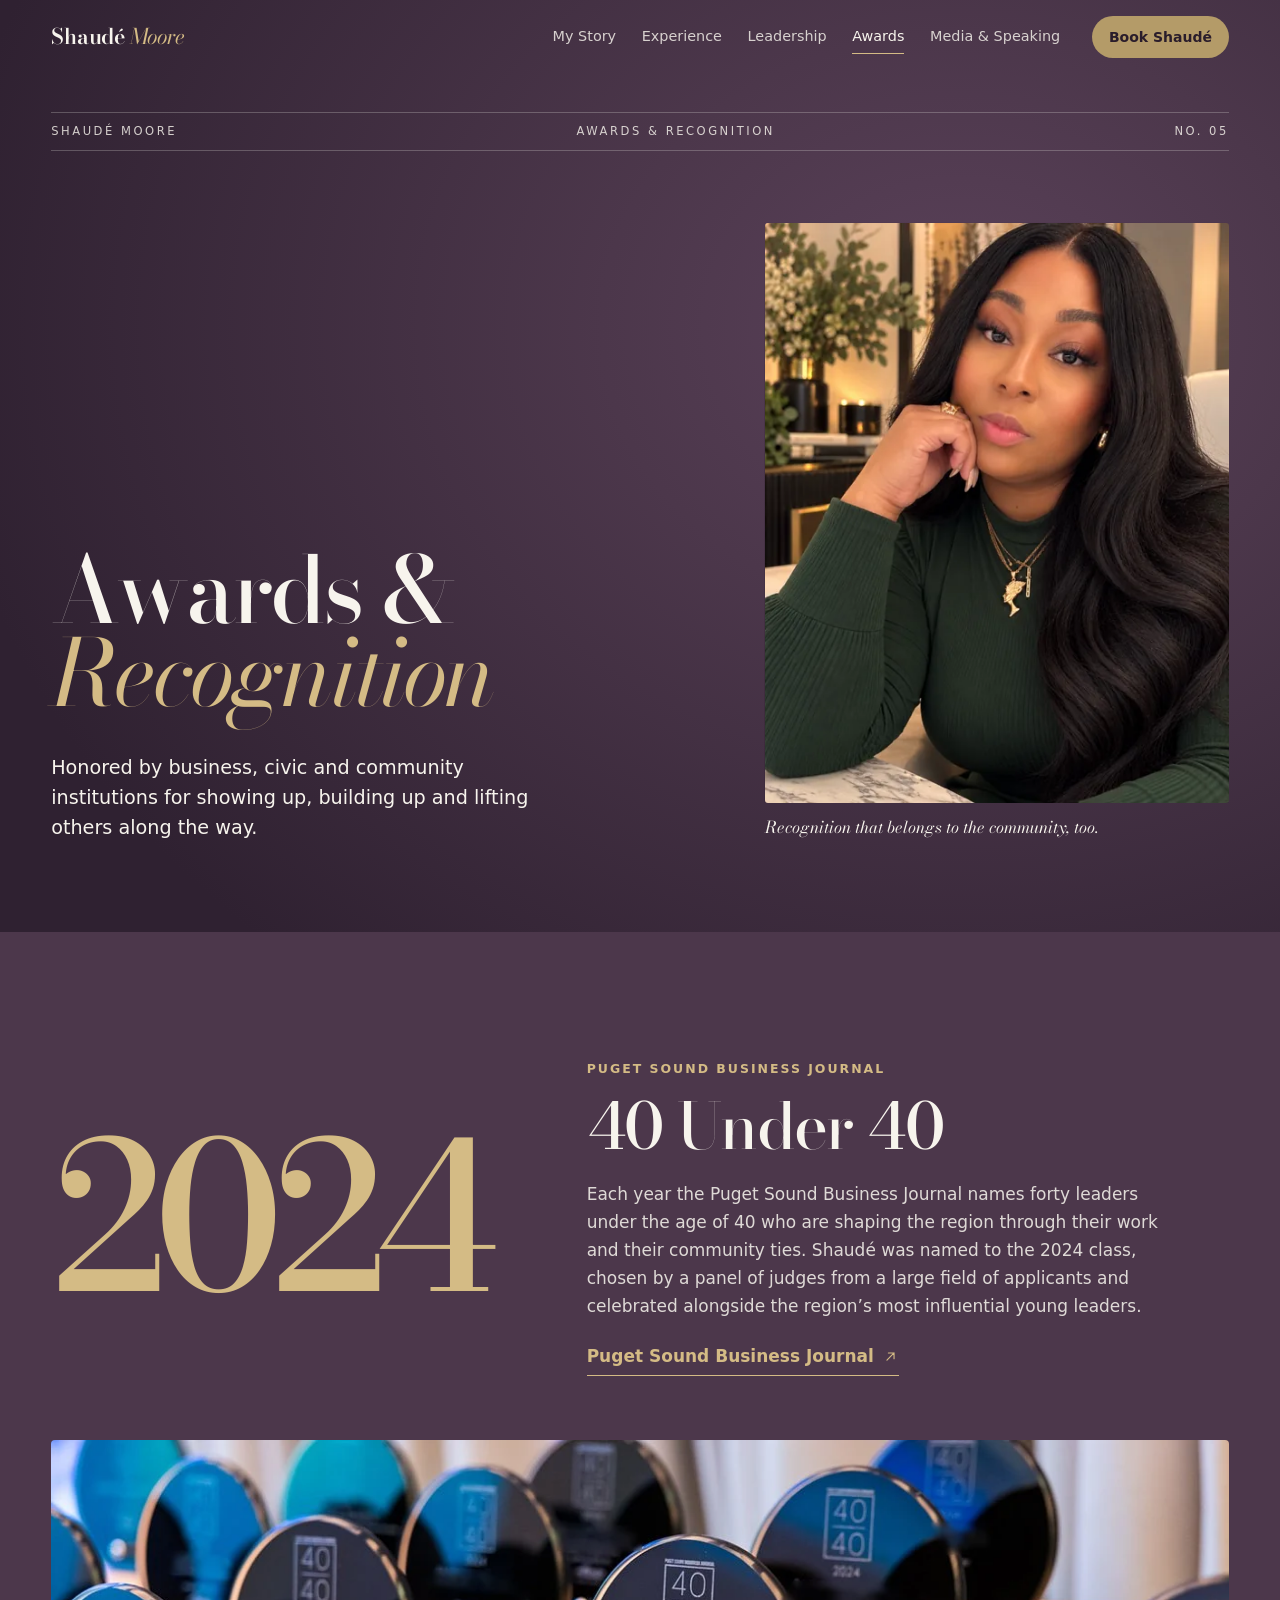
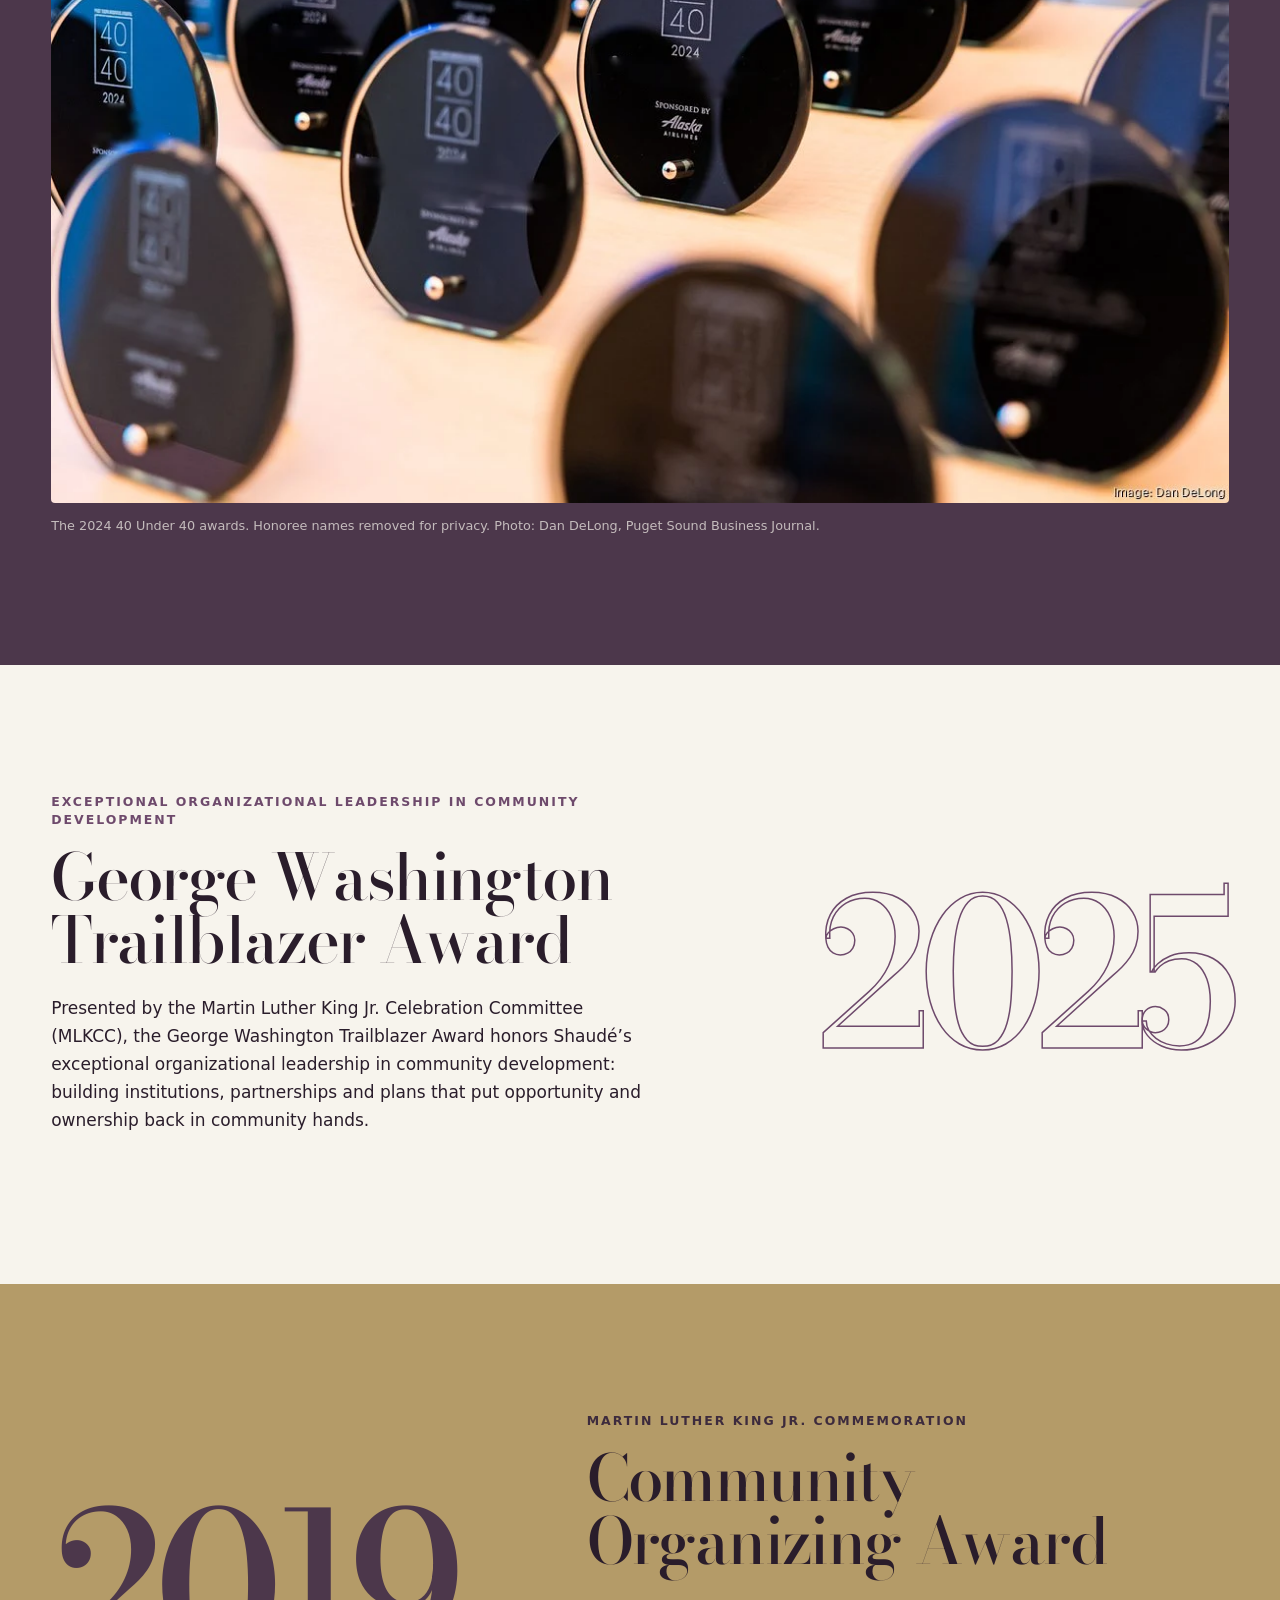
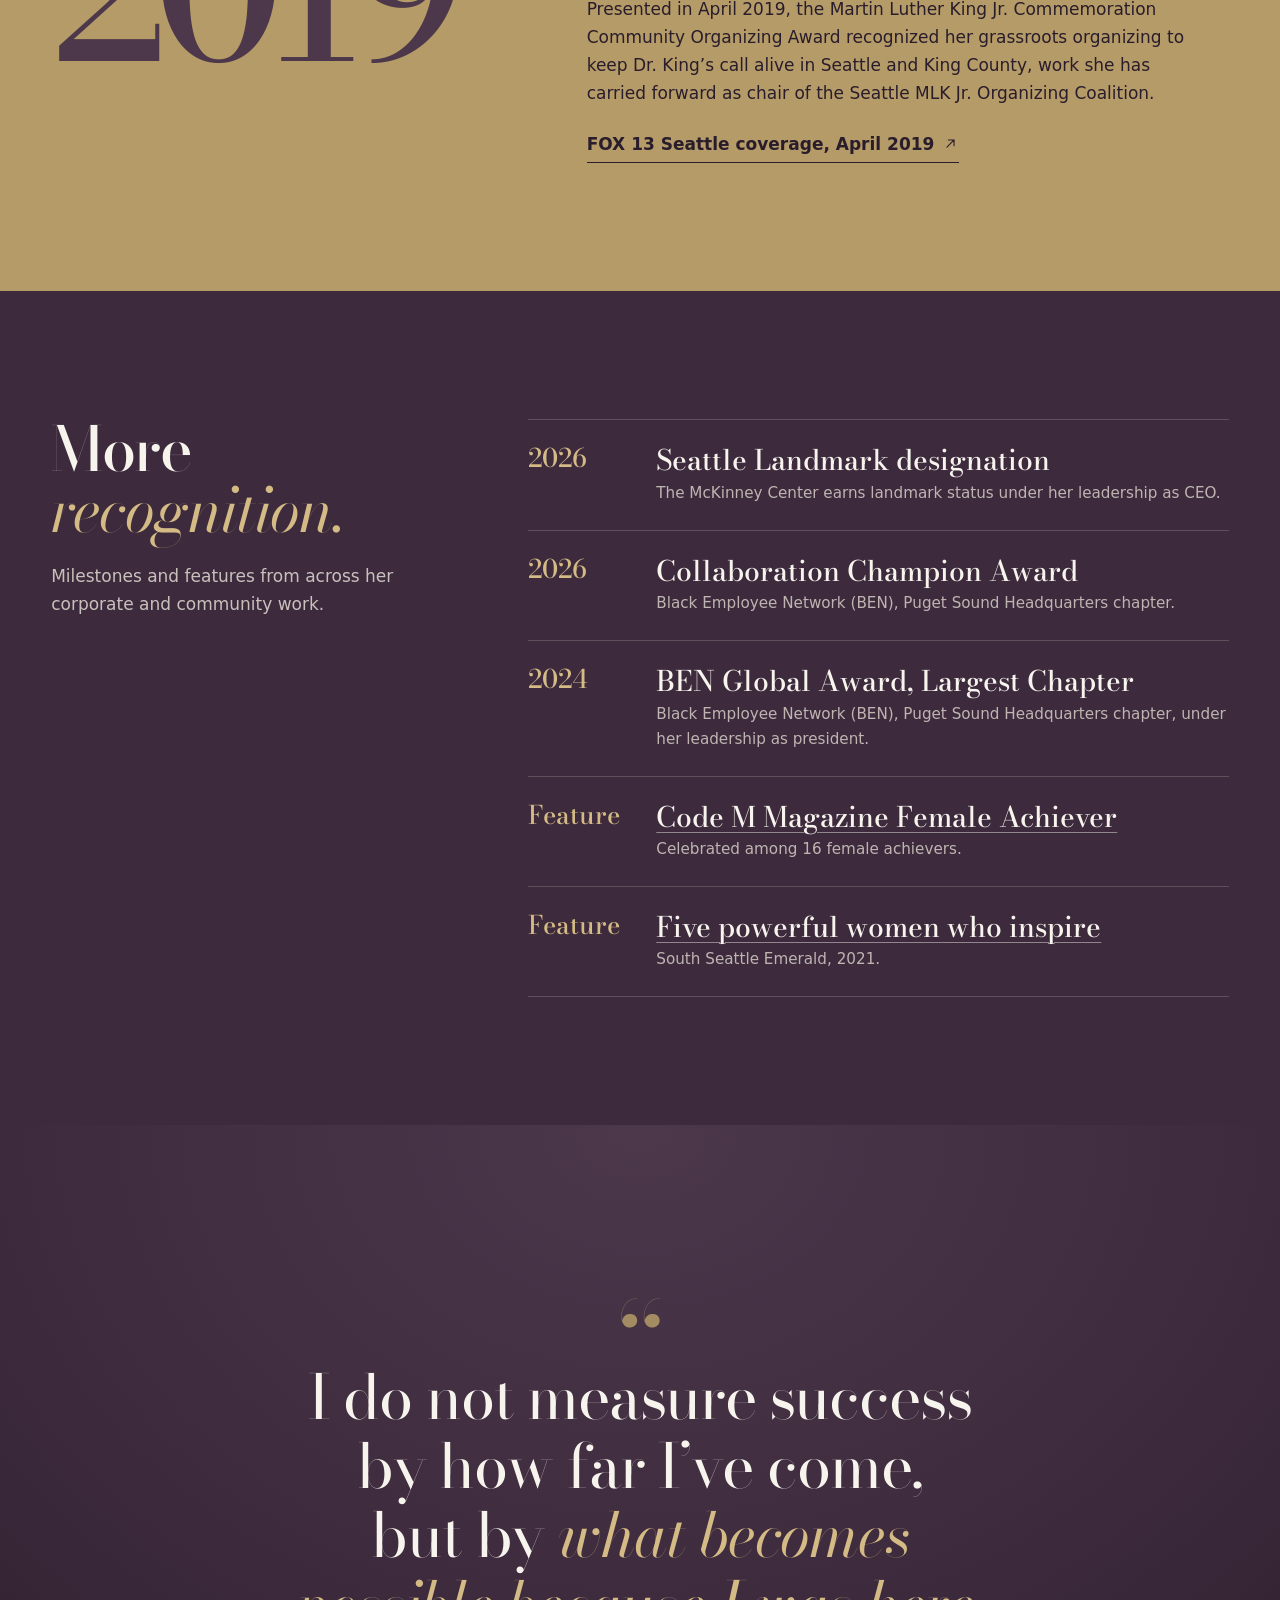
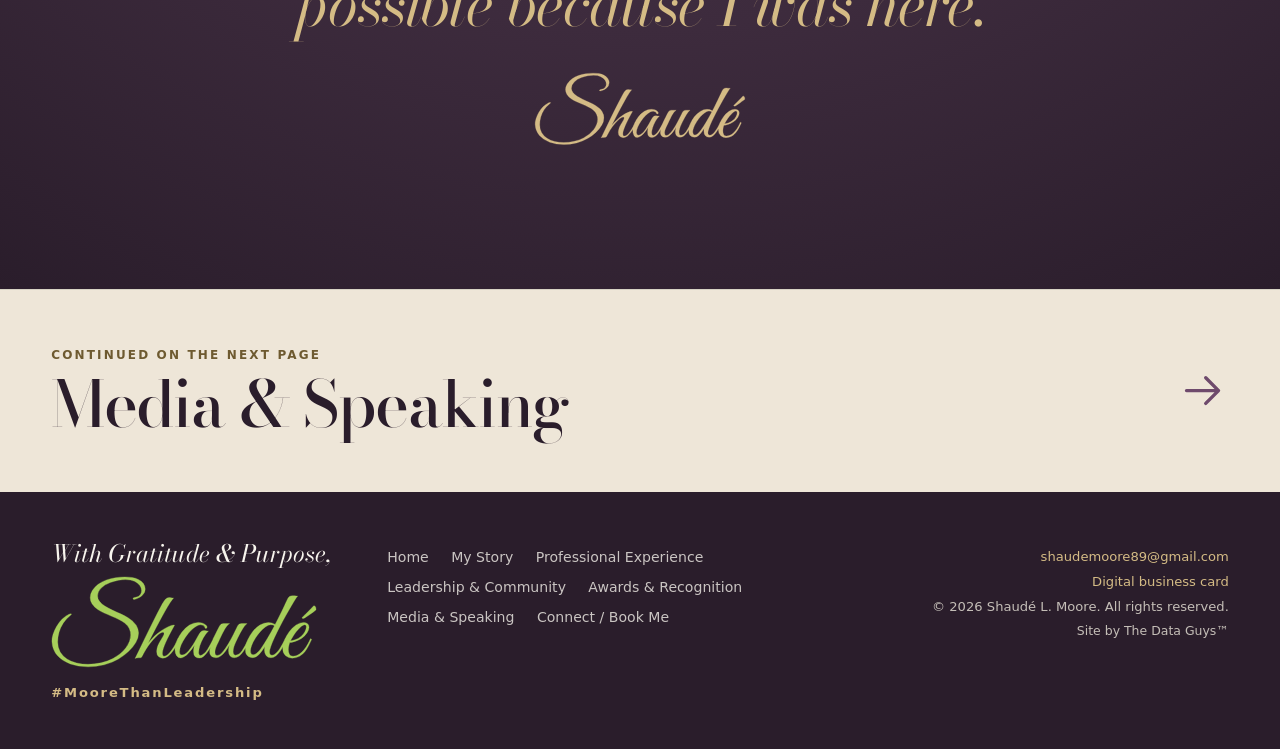
==== commit 16d9ba38: "Add 2026 Collaboration Champion Award (BEN Puget Sound)" ====
--- a/awards.html
+++ b/awards.html
@@ -7,19 +7,19 @@
 <meta name="description" content="Shaudé Moore's honors: Puget Sound Business Journal 40 Under 40 (2024), George Washington Trailblazer Award (2025) and MLK Community Organizing Award.">
 <meta name="author" content="Shaudé L. Moore">
 <meta name="robots" content="index, follow, max-image-preview:large, max-snippet:-1">
-<link rel="canonical" href="https://shaudemoore.pplx.app/awards.html">
+<link rel="canonical" href="https://shaudemoore.com/awards.html">
 <meta property="og:locale" content="en_US">
 <meta property="og:title" content="Awards &amp; Recognition | Shaudé Moore">
 <meta property="og:description" content="Shaudé Moore's honors: Puget Sound Business Journal 40 Under 40 (2024), George Washington Trailblazer Award (2025) and MLK Community Organizing Award.">
-<meta property="og:image" content="https://shaudemoore.pplx.app/img/og.jpg">
+<meta property="og:image" content="https://shaudemoore.com/img/og.jpg">
 <meta property="og:image:width" content="1200">
 <meta property="og:image:height" content="630">
 <meta property="og:image:alt" content="Shaudé Moore, Serial Community &amp; Executive Leader">
 <meta property="og:site_name" content="Shaudé Moore">
-<meta property="og:url" content="https://shaudemoore.pplx.app/awards.html">
+<meta property="og:url" content="https://shaudemoore.com/awards.html">
 <meta name="twitter:title" content="Awards &amp; Recognition | Shaudé Moore">
 <meta name="twitter:description" content="Shaudé Moore's honors: Puget Sound Business Journal 40 Under 40 (2024), George Washington Trailblazer Award (2025) and MLK Community Organizing Award.">
-<meta name="twitter:image" content="https://shaudemoore.pplx.app/img/og.jpg">
+<meta name="twitter:image" content="https://shaudemoore.com/img/og.jpg">
 <meta property="og:type" content="profile">
 <meta name="twitter:card" content="summary_large_image">
 <meta name="twitter:image:alt" content="Shaudé Moore, Serial Community &amp; Executive Leader">
@@ -37,7 +37,7 @@
 <link rel="preload" as="image" href="img/sage-512.webp" type="image/webp">
 <link rel="stylesheet" href="styles.css">
 <script>document.documentElement.classList.add('js')</script>
-<script type="application/ld+json">{"@context": "https://schema.org", "@graph": [{"@type": "WebSite", "@id": "https://shaudemoore.pplx.app/#website", "url": "https://shaudemoore.pplx.app/", "name": "Shaudé Moore", "inLanguage": "en-US", "publisher": {"@id": "https://shaudemoore.pplx.app/#shaude"}}, {"@type": "Person", "@id": "https://shaudemoore.pplx.app/#shaude", "name": "Shaudé L. Moore", "url": "https://shaudemoore.pplx.app/"}, {"@type": "WebPage", "@id": "https://shaudemoore.pplx.app/awards.html#page", "url": "https://shaudemoore.pplx.app/awards.html", "name": "Awards & Recognition | Shaudé Moore", "description": "Shaudé Moore's honors: Puget Sound Business Journal 40 Under 40 (2024), George Washington Trailblazer Award (2025) and MLK Community Organizing Award.", "about": {"@id": "https://shaudemoore.pplx.app/#shaude"}, "isPartOf": {"@id": "https://shaudemoore.pplx.app/#website"}}, {"@type": "BreadcrumbList", "itemListElement": [{"@type": "ListItem", "position": 1, "name": "Home", "item": "https://shaudemoore.pplx.app/"}, {"@type": "ListItem", "position": 2, "name": "Awards & Recognition", "item": "https://shaudemoore.pplx.app/awards.html"}]}]}</script>
+<script type="application/ld+json">{"@context": "https://schema.org", "@graph": [{"@type": "WebSite", "@id": "https://shaudemoore.com/#website", "url": "https://shaudemoore.com/", "name": "Shaudé Moore", "inLanguage": "en-US", "publisher": {"@id": "https://shaudemoore.com/#shaude"}}, {"@type": "Person", "@id": "https://shaudemoore.com/#shaude", "name": "Shaudé L. Moore", "url": "https://shaudemoore.com/"}, {"@type": "WebPage", "@id": "https://shaudemoore.com/awards.html#page", "url": "https://shaudemoore.com/awards.html", "name": "Awards & Recognition | Shaudé Moore", "description": "Shaudé Moore's honors: Puget Sound Business Journal 40 Under 40 (2024), George Washington Trailblazer Award (2025) and MLK Community Organizing Award.", "about": {"@id": "https://shaudemoore.com/#shaude"}, "isPartOf": {"@id": "https://shaudemoore.com/#website"}}, {"@type": "BreadcrumbList", "itemListElement": [{"@type": "ListItem", "position": 1, "name": "Home", "item": "https://shaudemoore.com/"}, {"@type": "ListItem", "position": 2, "name": "Awards & Recognition", "item": "https://shaudemoore.com/awards.html"}]}]}</script>
 </head>
 <body data-theme="awards">
 <svg width="0" height="0" style="position:absolute" aria-hidden="true">
@@ -118,6 +118,7 @@
     </div>
     <ol class="ledger">
       <li class="rv"><span class="ledger__y">2026</span><span class="ledger__t">Seattle Landmark designation</span><span class="ledger__s">The McKinney Center earns landmark status under her leadership as CEO.</span></li>
+      <li class="rv"><span class="ledger__y">2026</span><span class="ledger__t">Collaboration Champion Award</span><span class="ledger__s">Black Employee Network (BEN), Puget Sound Headquarters chapter.</span></li>
       <li class="rv"><span class="ledger__y">2024</span><span class="ledger__t">BEN Global Award, Largest Chapter</span><span class="ledger__s">Black Employee Network (BEN), Puget Sound Headquarters chapter, under her leadership as president.</span></li>
       <li class="rv"><span class="ledger__y">Feature</span><span class="ledger__t"><a href="https://codemmagazine.com/code-m-celebrates-16-female-achievers/" target="_blank" rel="noopener">Code M Magazine Female Achiever</a></span><span class="ledger__s">Celebrated among 16 female achievers.</span></li>
       <li class="rv"><span class="ledger__y">Feature</span><span class="ledger__t"><a href="https://southseattleemerald.org/community/2021/03/22/five-powerful-women-who-inspire-me-as-a-young-woman" target="_blank" rel="noopener">Five powerful women who inspire</a></span><span class="ledger__s">South Seattle Emerald, 2021.</span></li>
--- a/styles.css
+++ b/styles.css
@@ -175,6 +175,7 @@
 .ev--mark .ev__y{color:var(--ink); -webkit-text-stroke:0}
 .ev--mark h4{color:var(--ink)}
 .ev--mark p{color:rgba(18,38,27,.85)}
+.ev--mark a{color:var(--ink); font-weight:600; text-decoration-color:rgba(18,38,27,.55)}
 .chron__rule{margin-inline:var(--gut); height:2px; background:rgba(245,240,227,.12); display:none}
 .chron__rule span{display:block; height:100%; background:var(--lime); transform-origin:0 50%; transform:scaleX(0)}
 .chron.is-pinned .chron__rule{display:block}
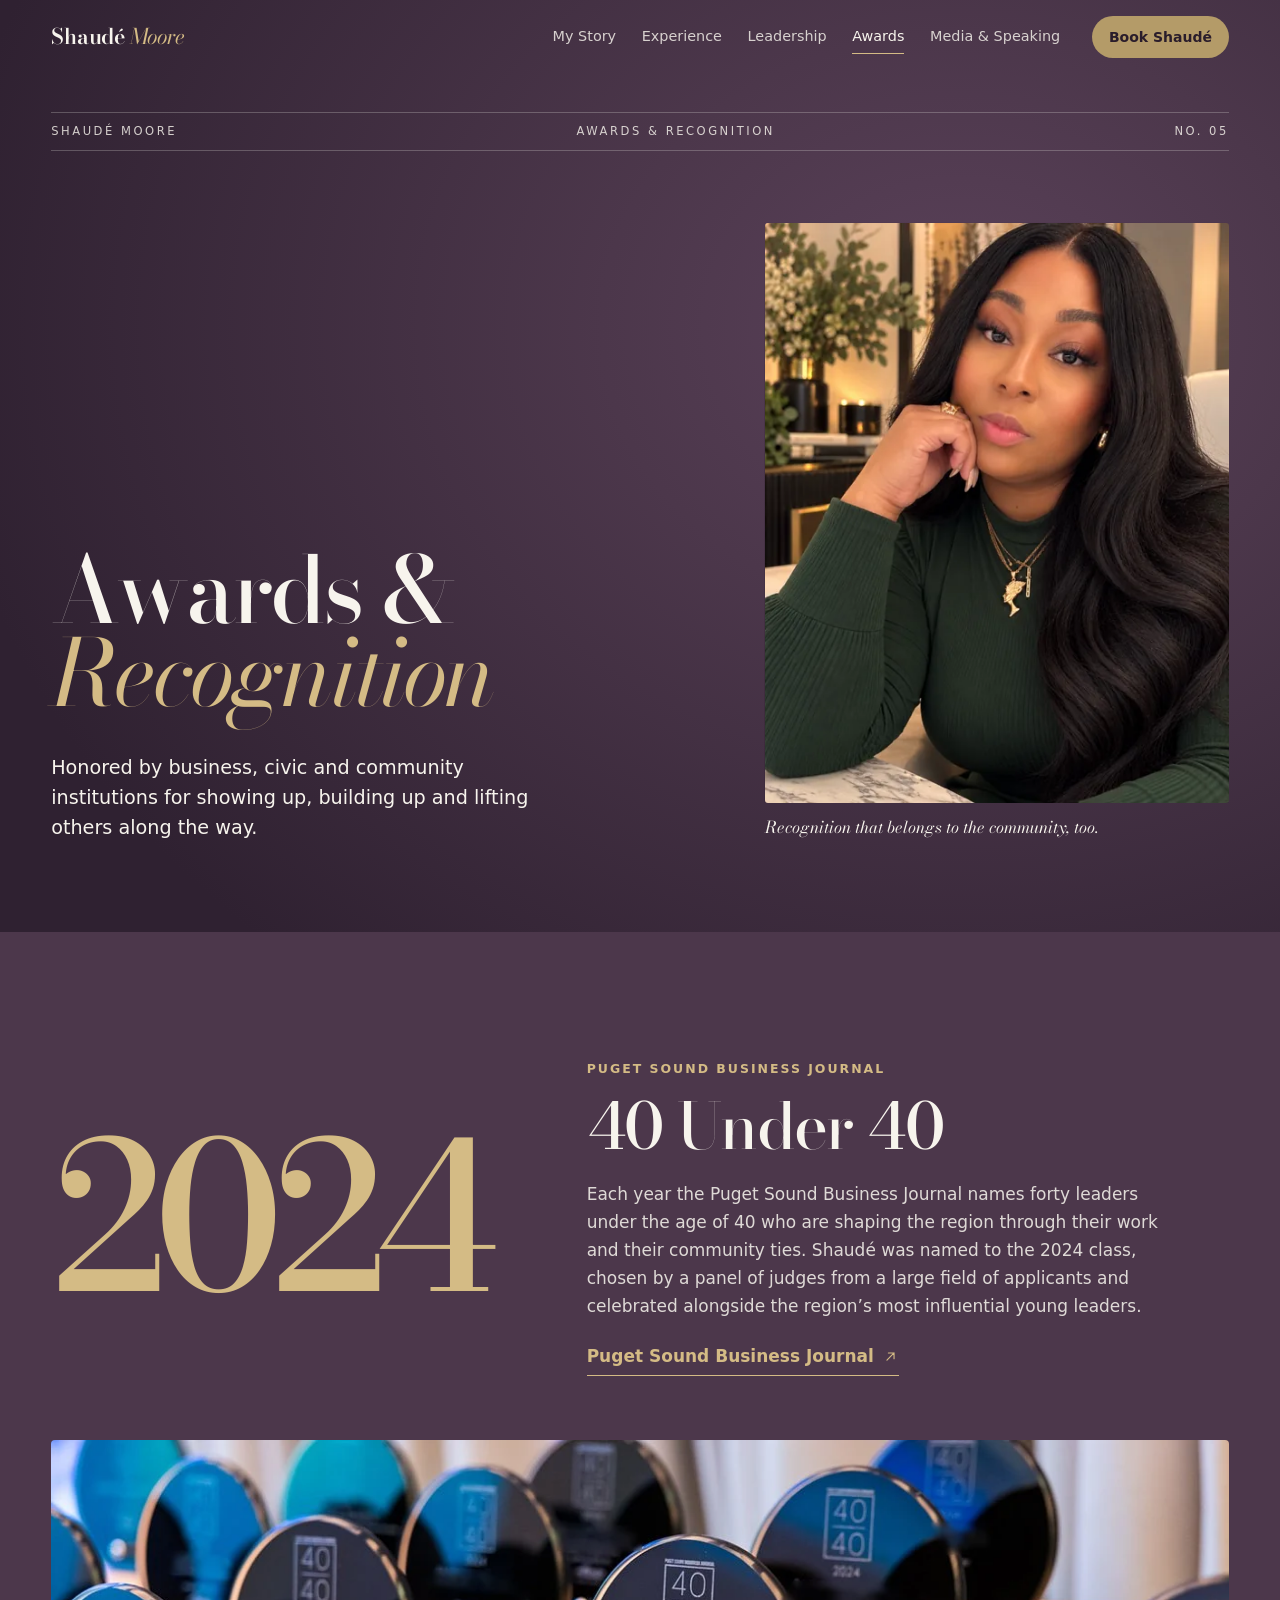
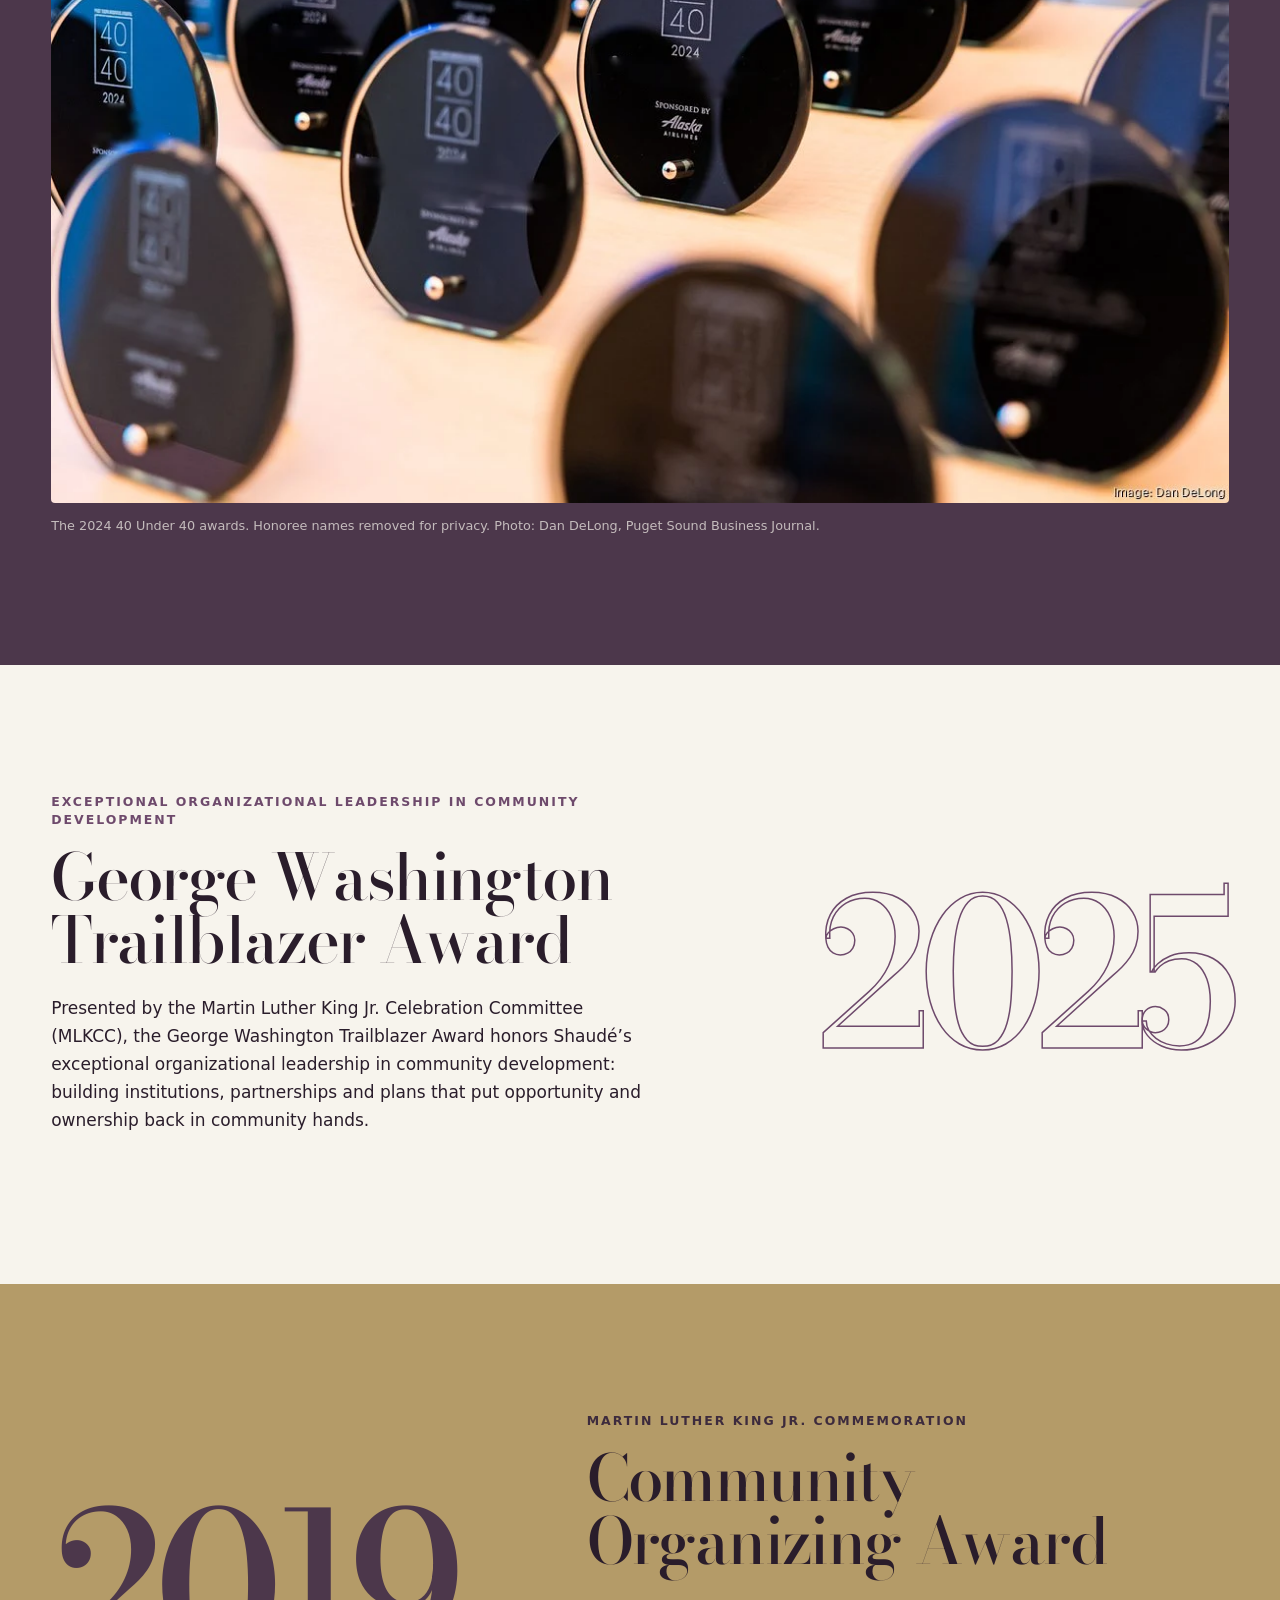
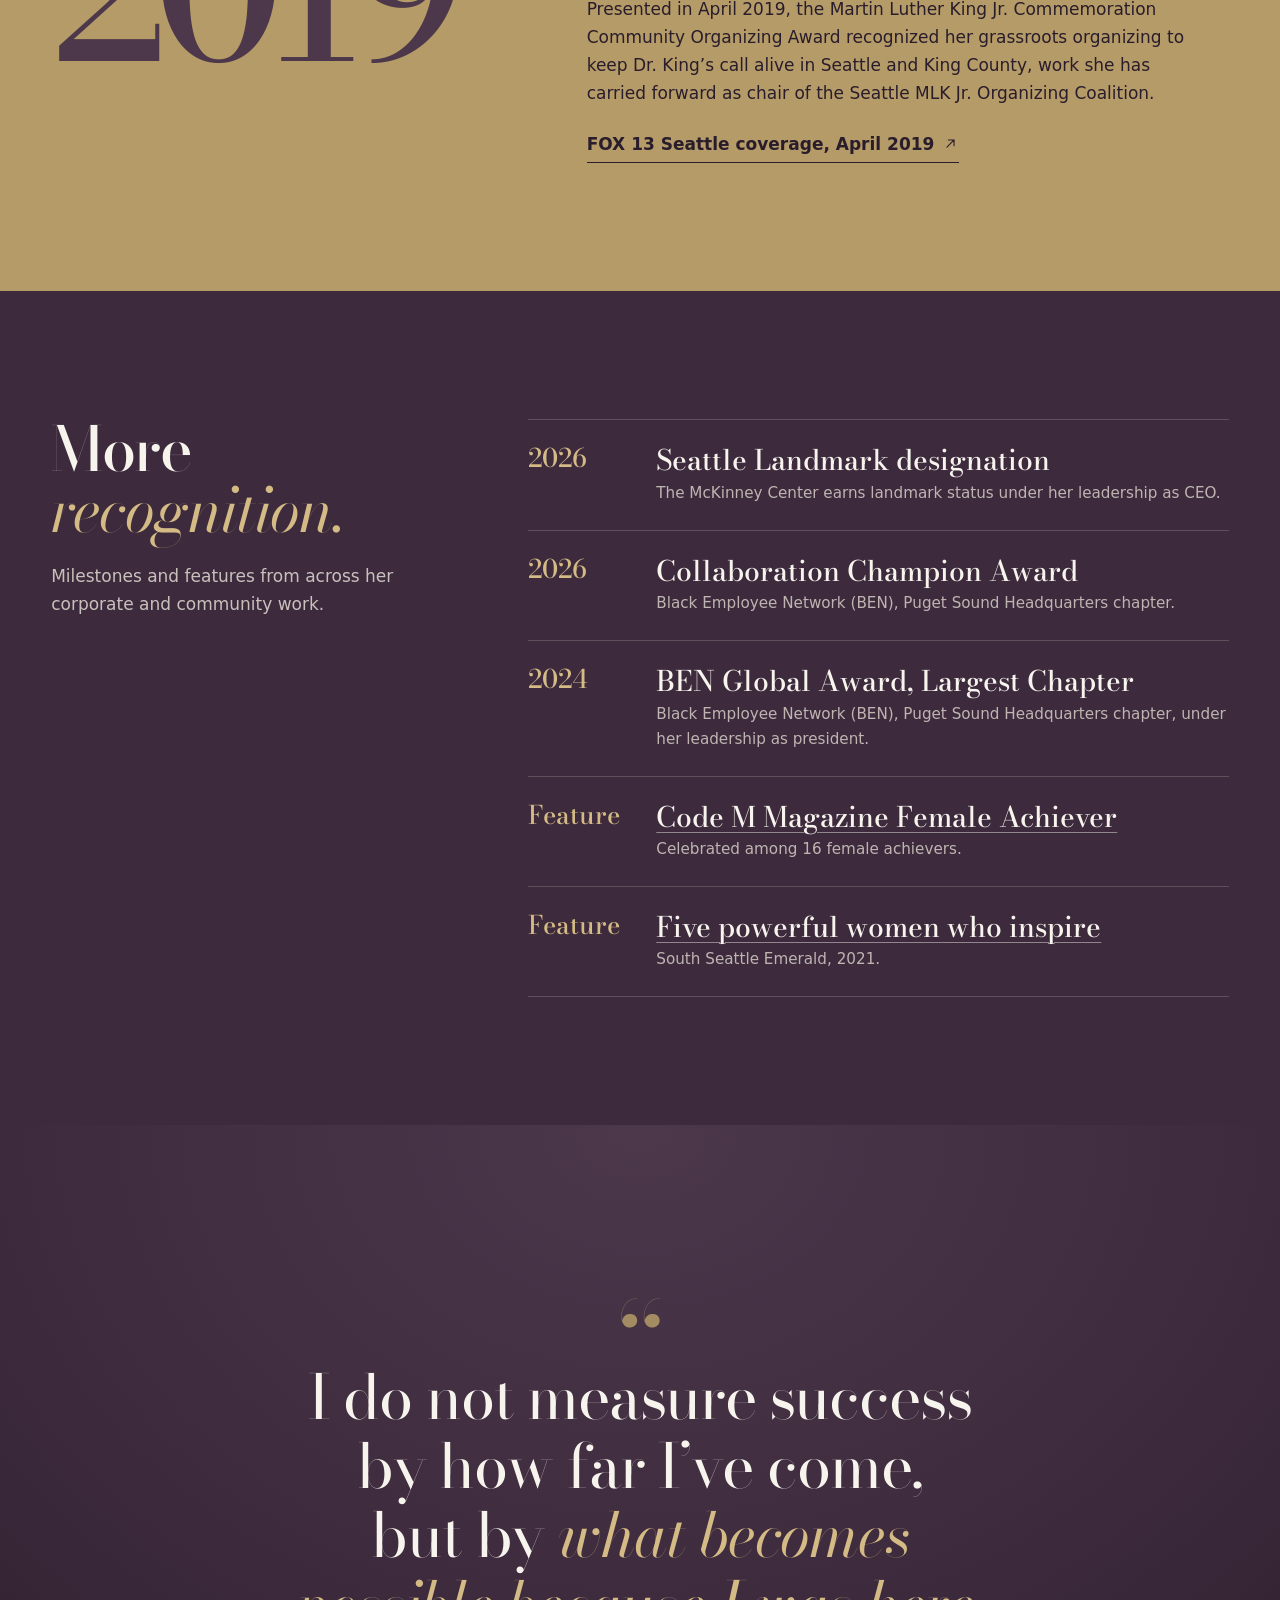
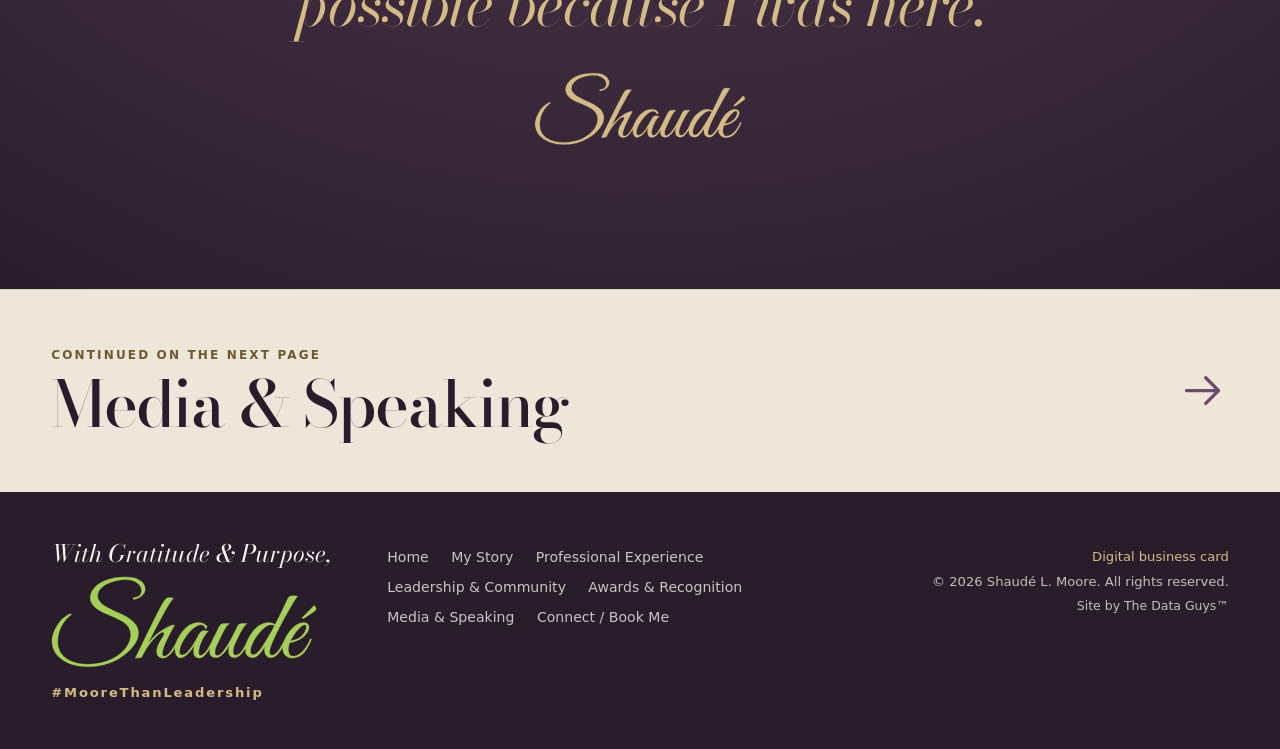
==== commit 0b5feb6f: "Remove personal email from footer, Book Me page and structured data" ====
--- a/awards.html
+++ b/awards.html
@@ -151,7 +151,6 @@
     <div class="foot__sig"><p>With Gratitude &amp; Purpose,</p><svg class="sig" viewBox="7 -858 2753 990" role="img" aria-label="Shaudé"><defs><mask id="sigm" maskUnits="userSpaceOnUse" x="7" y="-858" width="2753" height="990"><g fill="none" stroke="#fff" stroke-width="103" stroke-linecap="round" stroke-linejoin="round"><path d="M240.4 -443.1 L219.2 -431.8 L190.5 -410.6 L155.5 -374.3 L123.0 -328.1 L104.2 -290.6 L93.0 -260.6 L79.2 -205.6 L76.7 -156.9 L81.7 -115.6 L86.7 -96.9 L96.7 -70.6 L108.0 -50.6 L129.2 -23.1 L149.2 -3.2 L186.7 24.3 L229.2 45.6 L282.9 63.1 L351.7 75.6 L425.4 78.1 L485.4 74.3 L554.1 61.8 L625.4 40.6 L692.9 9.3 L747.9 -26.9 L796.6 -69.4 L830.3 -109.4 L859.1 -156.9 L872.8 -195.6 L880.3 -241.9 L880.3 -256.9 L872.8 -290.6 L861.6 -315.6 L845.3 -339.3 L820.3 -364.3 L785.3 -389.3 L754.1 -406.8 L622.9 -465.6 L562.9 -495.6 L524.1 -521.8 L505.4 -539.3 L492.9 -554.3 L481.6 -574.3 L476.7 -588.0 L472.9 -609.3 L480.4 -651.8 L489.1 -676.8 L505.4 -701.8 L537.9 -733.0 L571.6 -755.5 L622.9 -778.0 L681.6 -794.3 L750.4 -804.3 L826.6 -804.3 L859.1 -799.3 L894.1 -788.0 L931.6 -765.5 L955.3 -739.3 L965.3 -720.5 L970.3 -703.0 L970.3 -688.0 L965.3 -661.8 L950.3 -635.5 L927.8 -616.8 L915.3 -610.5 L875.3 -598.0" pathLength="1" style="--d:0s;--t:0.799s"/><path d="M889.1 4.3 L910.3 -10.6 L925.3 -18.1 L931.6 -24.4 L966.6 -93.1 L996.6 -145.6" pathLength="1" style="--d:0.735s;--t:0.054s"/><path d="M997.8 -145.6 L1002.8 -140.6 L1014.1 -141.9" pathLength="1" style="--d:0.785s;--t:0.04s"/><path d="M997.8 -146.9 L1002.8 -173.1 L1035.3 -239.4 L1122.8 -410.6 L1192.8 -538.1 L1219.0 -576.8 L1231.5 -589.3 L1275.3 -605.5" pathLength="1" style="--d:0.822s;--t:0.157s"/><path d="M1015.3 -143.1 L1020.3 -149.4" pathLength="1" style="--d:0.966s;--t:0.04s"/><path d="M1016.6 -141.9 L1027.8 -145.6 L1064.0 -189.4 L1100.3 -225.6 L1145.3 -260.6 L1157.8 -266.9 L1191.5 -274.4 L1201.5 -273.1 L1209.0 -265.6" pathLength="1" style="--d:1.003s;--t:0.07s"/><path d="M1020.3 -150.6 L1021.6 -151.9 L1021.6 -149.4" pathLength="1" style="--d:1.068s;--t:0.04s"/><path d="M1209.0 -265.6 L1199.0 -218.1 L1155.3 -133.1 L1140.3 -91.9 L1136.5 -61.9 L1141.5 -39.4 L1150.3 -19.4 L1156.5 -13.1 L1166.5 -8.1 L1184.0 -8.1 L1205.3 -14.4 L1220.3 -24.4 L1246.5 -50.6 L1286.5 -106.9 L1305.3 -115.6 L1312.8 -115.6 L1315.3 -113.1" pathLength="1" style="--d:1.104s;--t:0.137s"/><path d="M1209.0 -265.6 L1260.3 -315.6 L1274.0 -325.6 L1286.5 -330.6" pathLength="1" style="--d:1.23s;--t:0.04s"/><path d="M1315.3 -111.9 L1314.0 -84.4 L1321.5 -38.1 L1325.3 -29.4 L1332.8 -20.6 L1345.2 -14.4 L1354.0 -14.4 L1380.2 -20.6 L1410.2 -40.6 L1445.2 -78.1 L1481.5 -130.6 L1499.0 -138.1 L1506.5 -138.1 L1512.7 -131.9" pathLength="1" style="--d:1.267s;--t:0.095s"/><path d="M1316.5 -113.1 L1335.3 -160.6 L1354.0 -196.9 L1374.0 -228.1 L1404.0 -266.9 L1434.0 -296.8 L1466.5 -321.8 L1507.7 -341.8 L1524.0 -345.6 L1545.2 -345.6 L1564.0 -343.1 L1581.5 -336.8 L1600.2 -320.6 L1605.2 -311.8 L1604.0 -308.1" pathLength="1" style="--d:1.354s;--t:0.12s"/><path d="M1512.7 -131.9 L1505.2 -69.4 L1506.5 -53.1 L1511.5 -31.9 L1517.7 -21.9 L1525.2 -15.6 L1535.2 -11.9 L1565.2 -16.9 L1581.5 -26.9 L1607.7 -54.4 L1640.2 -104.4 L1653.9 -110.6" pathLength="1" style="--d:1.465s;--t:0.084s"/><path d="M1512.7 -131.9 L1542.7 -196.9 L1571.5 -244.4 L1587.7 -259.4 L1628.9 -271.9" pathLength="1" style="--d:1.543s;--t:0.055s"/><path d="M1648.9 -103.1 L1647.7 -101.9 L1650.2 -101.9" pathLength="1" style="--d:1.593s;--t:0.04s"/><path d="M1650.2 -103.1 L1655.2 -109.4" pathLength="1" style="--d:1.63s;--t:0.04s"/><path d="M1656.4 -110.6 L1662.7 -113.1 L1672.7 -111.9" pathLength="1" style="--d:1.667s;--t:0.04s"/><path d="M1673.9 -110.6 L1670.2 -61.9 L1677.7 -34.4 L1690.2 -18.1 L1701.4 -13.1 L1713.9 -13.1 L1736.4 -18.1 L1762.7 -35.6 L1792.7 -68.1 L1833.9 -129.4" pathLength="1" style="--d:1.704s;--t:0.084s"/><path d="M1673.9 -111.9 L1706.4 -183.1 L1772.7 -313.1 L1790.2 -329.3 L1841.4 -345.6" pathLength="1" style="--d:1.781s;--t:0.086s"/><path d="M1835.2 -130.6 L1836.4 -133.1 L1855.2 -141.9 L1862.7 -141.9 L1865.2 -139.4" pathLength="1" style="--d:1.861s;--t:0.04s"/><path d="M1835.2 -129.4 L1841.4 -124.4 L1861.4 -124.4" pathLength="1" style="--d:1.898s;--t:0.04s"/><path d="M1862.7 -123.1 L1856.4 -74.4 L1861.4 -41.9 L1866.4 -30.6 L1875.2 -20.6 L1890.2 -14.4 L1915.1 -16.9 L1941.4 -29.4 L1971.4 -60.6 L1998.9 -103.1 L2017.6 -111.9 L2025.1 -111.9 L2028.9 -108.1" pathLength="1" style="--d:1.934s;--t:0.087s"/><path d="M1862.7 -124.4 L1865.2 -139.4" pathLength="1" style="--d:2.015s;--t:0.04s"/><path d="M1865.2 -139.4 L1948.9 -306.8 L1968.9 -328.1 L2017.6 -345.6" pathLength="1" style="--d:2.051s;--t:0.077s"/><path d="M2030.1 -106.9 L2028.9 -88.1 L2031.4 -65.6 L2035.1 -49.4 L2042.6 -33.1 L2052.6 -23.1 L2060.1 -19.4 L2086.4 -18.1 L2100.1 -20.6 L2112.6 -26.9 L2133.9 -43.1 L2155.1 -66.9 L2192.6 -120.6 L2218.8 -131.9 L2225.1 -131.9 L2227.6 -129.4" pathLength="1" style="--d:2.122s;--t:0.09s"/><path d="M2030.1 -108.1 L2051.4 -165.6 L2068.9 -199.4 L2091.4 -234.4 L2121.4 -271.9 L2145.1 -295.6 L2176.4 -320.6 L2205.1 -336.8 L2226.3 -344.3 L2255.1 -345.6 L2273.8 -343.1 L2303.8 -331.8 L2318.8 -316.8" pathLength="1" style="--d:2.205s;--t:0.12s"/><path d="M2227.6 -128.1 L2223.8 -71.9 L2230.1 -40.6 L2240.1 -23.1 L2252.6 -15.6 L2258.8 -14.4 L2283.8 -16.9 L2302.6 -24.4 L2338.8 -59.4 L2357.6 -85.6 L2375.1 -115.6 L2398.8 -126.9 L2405.1 -126.9 L2410.1 -121.9" pathLength="1" style="--d:2.315s;--t:0.095s"/><path d="M2228.8 -129.4 L2261.3 -196.9 L2316.3 -301.8 L2318.8 -315.6" pathLength="1" style="--d:2.402s;--t:0.059s"/><path d="M2320.1 -316.8 L2326.3 -321.8 L2452.6 -566.8 L2468.8 -591.8 L2486.3 -608.0 L2531.3 -625.5" pathLength="1" style="--d:2.457s;--t:0.11s"/><path d="M2411.3 -120.6 L2411.3 -93.1 L2415.1 -68.1 L2422.6 -43.1 L2435.1 -25.6 L2446.3 -15.6 L2465.1 -8.1 L2490.0 -6.9 L2515.0 -10.6 L2536.3 -18.1 L2561.3 -33.1 L2573.8 -43.1 L2601.3 -71.9 L2636.3 -124.4 L2665.0 -181.9 L2665.0 -188.1" pathLength="1" style="--d:2.558s;--t:0.122s"/><path d="M2411.3 -121.9 L2427.6 -171.9 L2430.1 -176.9 L2435.1 -179.4" pathLength="1" style="--d:2.67s;--t:0.04s"/><path d="M2436.3 -180.6 L2438.8 -195.6 L2463.8 -238.1 L2496.3 -280.6 L2530.0 -314.3 L2560.0 -335.6 L2586.3 -346.8 L2610.0 -345.6 L2622.5 -340.6 L2626.3 -336.8 L2630.0 -330.6 L2633.8 -310.6 L2628.8 -283.1 L2616.3 -258.1 L2601.3 -236.9 L2570.0 -206.9 L2550.0 -193.1 L2532.5 -184.4 L2480.0 -166.9 L2451.3 -164.4 L2436.3 -179.4" pathLength="1" style="--d:2.707s;--t:0.165s"/><path d="M2583.8 -405.6 L2588.8 -405.6 L2608.8 -420.6 L2680.0 -480.6 L2698.8 -498.1 L2700.0 -510.6" pathLength="1" style="--d:2.859s;--t:0.046s"/></g></mask></defs><path class="sig__ink" d="M413 92Q315 92 233.5 63.0Q152 34 102.0 -22.5Q52 -79 47 -162Q45 -196 58.0 -237.0Q71 -278 94.5 -318.5Q118 -359 150.5 -391.5Q183 -424 220 -441Q223 -443 229.5 -444.0Q236 -445 239 -445Q245 -445 245 -442Q245 -437 230 -426Q188 -393 161 -350Q133 -307 119.0 -258.0Q105 -209 105 -159Q105 -100 130.5 -57.5Q156 -15 199.0 12.5Q242 40 297.0 53.0Q352 66 412 66Q479 66 544.5 51.0Q610 36 664 8Q747 -36 795.5 -101.0Q844 -166 844 -230Q844 -264 829.5 -295.0Q815 -326 783 -351Q759 -370 724.5 -387.0Q690 -404 651.5 -420.0Q613 -436 576.0 -452.5Q539 -469 511 -488Q471 -515 452.5 -546.0Q434 -577 434 -608Q434 -645 455.5 -680.0Q477 -715 514.5 -743.5Q552 -772 599 -788Q640 -802 688.5 -810.0Q737 -818 784 -818Q823 -818 858.5 -812.5Q894 -807 921 -793Q955 -777 973.0 -750.5Q991 -724 991 -695Q991 -655 955 -625Q942 -615 926.0 -606.5Q910 -598 888 -592Q884 -591 879 -591Q867 -591 867 -598Q867 -602 873.5 -606.5Q880 -611 893 -612Q923 -616 938.5 -635.0Q954 -654 954 -679Q954 -705 936.5 -730.5Q919 -756 883.0 -773.5Q847 -791 791 -791Q759 -791 720.5 -784.0Q682 -777 637 -761Q582 -742 545.5 -705.0Q509 -668 509 -626Q509 -600 526.5 -573.5Q544 -547 583 -523Q616 -503 658.0 -483.5Q700 -464 743.0 -444.5Q786 -425 821 -403Q876 -369 900.0 -330.0Q924 -291 924 -250Q924 -202 895.5 -153.5Q867 -105 821.0 -62.5Q775 -20 720 13Q656 51 575.5 71.5Q495 92 413 92ZM888 8Q930 -78 975.5 -172.5Q1021 -267 1069.0 -363.0Q1117 -459 1164 -546Q1181 -576 1195.5 -593.0Q1210 -610 1234 -610Q1243 -610 1255.0 -607.0Q1267 -604 1278 -606Q1265 -592 1242.5 -557.0Q1220 -522 1192.5 -473.0Q1165 -424 1134.5 -367.5Q1104 -311 1074.5 -253.5Q1045 -196 1020 -146Q1040 -172 1061.0 -195.0Q1082 -218 1102 -235Q1124 -255 1157.5 -277.0Q1191 -299 1224.5 -315.0Q1258 -331 1278 -331Q1285 -331 1288 -330Q1288 -330 1277.0 -310.0Q1266 -290 1249.5 -259.0Q1233 -228 1215.5 -192.0Q1198 -156 1185.0 -123.5Q1172 -91 1168 -70Q1165 -54 1165 -43Q1165 -27 1171.0 -21.5Q1177 -16 1184 -16Q1201 -16 1220.5 -33.5Q1240 -51 1259.0 -78.0Q1278 -105 1294.5 -135.5Q1311 -166 1321 -193Q1333 -193 1333 -184Q1322 -157 1305.5 -124.5Q1289 -92 1268.0 -63.0Q1247 -34 1222.0 -15.0Q1197 4 1169 4Q1149 4 1128.0 -10.0Q1107 -24 1107 -61Q1107 -72 1109.0 -84.5Q1111 -97 1116 -113Q1122 -133 1136.0 -157.5Q1150 -182 1172 -219Q1182 -236 1182 -246Q1182 -258 1170 -258Q1160 -258 1143.0 -248.0Q1126 -238 1100 -213Q1075 -189 1038.0 -143.0Q1001 -97 959 -14Q952 -1 943.5 -0.5Q935 0 921 1Q912 2 903.0 2.5Q894 3 888 8ZM1538 3Q1515 3 1497.5 -10.0Q1480 -23 1480 -63Q1480 -80 1482.5 -95.0Q1485 -110 1489 -127Q1480 -112 1464.0 -90.0Q1448 -68 1428.5 -47.0Q1409 -26 1388.5 -12.0Q1368 2 1350 2Q1324 2 1308.0 -21.5Q1292 -45 1292 -83Q1292 -124 1311.0 -171.0Q1330 -218 1363.0 -261.0Q1396 -304 1439.0 -331.0Q1482 -358 1529 -358Q1552 -358 1573.0 -350.5Q1594 -343 1610 -326Q1617 -319 1617 -310Q1617 -304 1612.0 -300.0Q1607 -296 1599 -298Q1588 -333 1552 -333Q1535 -333 1513 -322Q1486 -308 1455.5 -277.5Q1425 -247 1398.5 -208.5Q1372 -170 1355.0 -131.0Q1338 -92 1338 -60Q1338 -27 1363 -27Q1385 -27 1408.5 -48.0Q1432 -69 1453.5 -100.5Q1475 -132 1493.0 -163.0Q1511 -194 1521 -213Q1536 -240 1549.0 -258.0Q1562 -276 1586 -276Q1597 -276 1608.0 -273.0Q1619 -270 1631 -272Q1601 -242 1578.5 -201.0Q1556 -160 1544.0 -120.5Q1532 -81 1532 -54Q1532 -24 1552 -24Q1568 -24 1586.5 -42.0Q1605 -60 1622.5 -87.5Q1640 -115 1655.0 -143.5Q1670 -172 1679 -193Q1684 -193 1687.5 -192.0Q1691 -191 1691 -184Q1690 -180 1687.5 -175.5Q1685 -171 1680 -160Q1672 -144 1658.0 -117.0Q1644 -90 1625.0 -62.5Q1606 -35 1584.0 -16.0Q1562 3 1538 3ZM1708 0Q1697 0 1681.5 -5.0Q1666 -10 1654.5 -23.5Q1643 -37 1643 -64Q1643 -90 1660.0 -124.0Q1677 -158 1690 -184Q1679 -184 1679 -193Q1680 -196 1688.0 -212.0Q1696 -228 1707.0 -250.0Q1718 -272 1728.5 -292.5Q1739 -313 1745 -324Q1757 -346 1783 -346H1845Q1828 -333 1814.5 -317.5Q1801 -302 1781 -261Q1781 -261 1774.0 -247.0Q1767 -233 1756.5 -211.5Q1746 -190 1735.5 -168.0Q1725 -146 1718 -131Q1705 -103 1701.0 -86.5Q1697 -70 1697 -56Q1697 -23 1719 -23Q1743 -23 1777 -62Q1805 -95 1832.0 -141.0Q1859 -187 1883.5 -236.0Q1908 -285 1927 -324Q1938 -346 1966 -346H2021Q1999 -328 1976.5 -292.0Q1954 -256 1927 -200Q1920 -185 1909.0 -162.0Q1898 -139 1889.5 -113.0Q1881 -87 1881 -61Q1881 -26 1906 -26Q1940 -26 1972.0 -73.0Q2004 -120 2035 -193Q2043 -193 2044.5 -192.0Q2046 -191 2047 -184Q2036 -157 2020.5 -125.5Q2005 -94 1985.5 -65.0Q1966 -36 1942.5 -18.0Q1919 0 1891 0Q1866 0 1850.0 -18.5Q1834 -37 1834 -71Q1834 -98 1844 -129Q1827 -99 1805.0 -69.0Q1783 -39 1758.0 -19.5Q1733 0 1708 0ZM2264 0Q2230 0 2214.0 -23.0Q2198 -46 2198 -77Q2198 -86 2199.0 -95.5Q2200 -105 2203 -115Q2189 -93 2170.5 -66.5Q2152 -40 2128.5 -20.5Q2105 -1 2076 -1Q2063 -1 2046.5 -7.0Q2030 -13 2017.5 -30.0Q2005 -47 2005 -80Q2005 -123 2024.0 -171.0Q2043 -219 2076.0 -261.5Q2109 -304 2151.0 -330.5Q2193 -357 2238 -357Q2274 -357 2306 -338Q2321 -366 2338.0 -400.5Q2355 -435 2372.0 -469.0Q2389 -503 2402.0 -531.5Q2415 -560 2422 -575Q2437 -610 2450.5 -619.5Q2464 -629 2483 -629Q2494 -629 2507.5 -626.5Q2521 -624 2534 -625Q2529 -620 2511.0 -592.0Q2493 -564 2467.0 -519.5Q2441 -475 2411.5 -422.0Q2382 -369 2353.5 -313.5Q2325 -258 2301.0 -207.0Q2277 -156 2263.0 -117.0Q2249 -78 2249 -58Q2249 -45 2255.0 -35.5Q2261 -26 2275 -26Q2294 -26 2314.0 -45.0Q2334 -64 2352.5 -92.5Q2371 -121 2385.5 -148.5Q2400 -176 2407 -193Q2419 -193 2419 -184Q2410 -163 2395.0 -132.0Q2380 -101 2360.0 -71.0Q2340 -41 2315.5 -20.5Q2291 0 2264 0ZM2083 -30Q2097 -30 2118.0 -45.5Q2139 -61 2163 -95Q2191 -135 2227.0 -195.0Q2263 -255 2298 -322Q2291 -328 2283.0 -331.0Q2275 -334 2261 -334Q2238 -334 2210.5 -314.5Q2183 -295 2155.5 -264.0Q2128 -233 2105.5 -197.0Q2083 -161 2069.5 -127.5Q2056 -94 2056 -70Q2056 -30 2083 -30ZM2479 4Q2442 4 2412.5 -20.0Q2383 -44 2383 -93Q2383 -134 2401.5 -180.0Q2420 -226 2450.5 -266.5Q2481 -307 2518.5 -332.5Q2556 -358 2594 -358Q2613 -358 2631.0 -347.0Q2649 -336 2649 -309Q2649 -284 2630.0 -254.0Q2611 -224 2576 -198Q2561 -187 2538.0 -177.0Q2515 -167 2492.0 -160.5Q2469 -154 2454 -154Q2449 -142 2444.5 -122.0Q2440 -102 2440 -81Q2440 -56 2450.0 -36.0Q2460 -16 2487 -16Q2520 -16 2548.5 -35.0Q2577 -54 2599.5 -83.0Q2622 -112 2638.0 -142.0Q2654 -172 2663 -193Q2675 -193 2675 -184Q2662 -156 2645.5 -123.0Q2629 -90 2606.5 -61.5Q2584 -33 2552.5 -14.5Q2521 4 2479 4ZM2461 -172Q2475 -172 2508.0 -182.5Q2541 -193 2568 -216Q2594 -239 2608.0 -266.5Q2622 -294 2622 -313Q2622 -335 2606 -335Q2594 -335 2573.0 -319.0Q2552 -303 2521 -265Q2502 -241 2485.0 -213.0Q2468 -185 2461 -172ZM2594 -397Q2587 -397 2582.0 -399.0Q2577 -401 2577 -406Q2608 -435 2638.0 -465.5Q2668 -496 2697 -527Q2705 -527 2712.5 -518.5Q2720 -510 2720 -485Q2711 -477 2694.0 -464.5Q2677 -452 2657.5 -438.0Q2638 -424 2620.5 -413.0Q2603 -402 2594 -397Z" mask="url(#sigm)"/></svg><p class="foot__tag" lang="en">#MooreThanLeadership</p></div>
     <nav class="foot__nav" aria-label="Footer"><a href="index.html">Home</a><a href="story.html">My Story</a><a href="experience.html">Professional Experience</a><a href="leadership.html">Leadership &amp; Community</a><a href="awards.html">Awards &amp; Recognition</a><a href="media.html">Media &amp; Speaking</a><a href="connect.html">Connect / Book Me</a></nav>
     <div class="foot__meta">
-      <p><a href="mailto:shaudemoore89@gmail.com">shaudemoore89@gmail.com</a></p>
       <p><a href="card.html">Digital business card</a></p>
       <p>&copy; 2026 Shaudé L. Moore. All rights reserved.</p>
       <p class="foot__credit">Site by The Data Guys&trade;</p>
